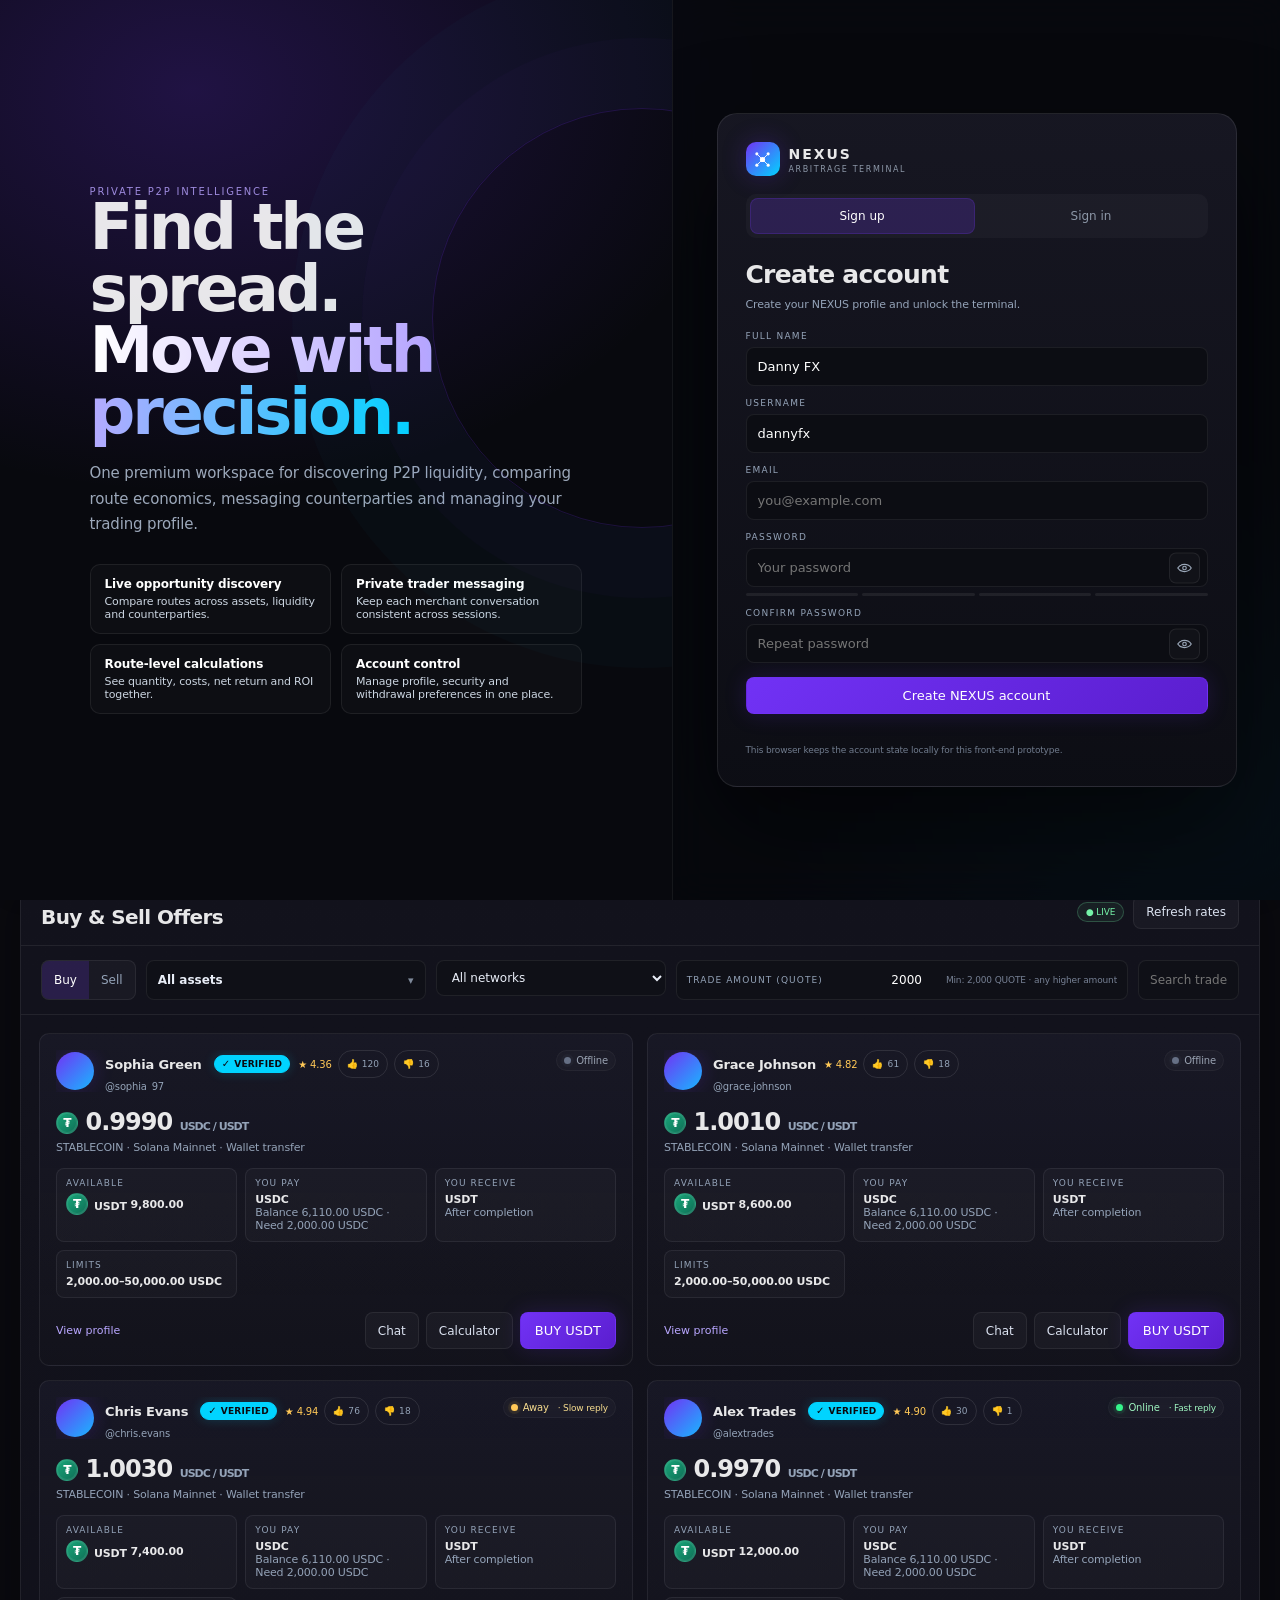
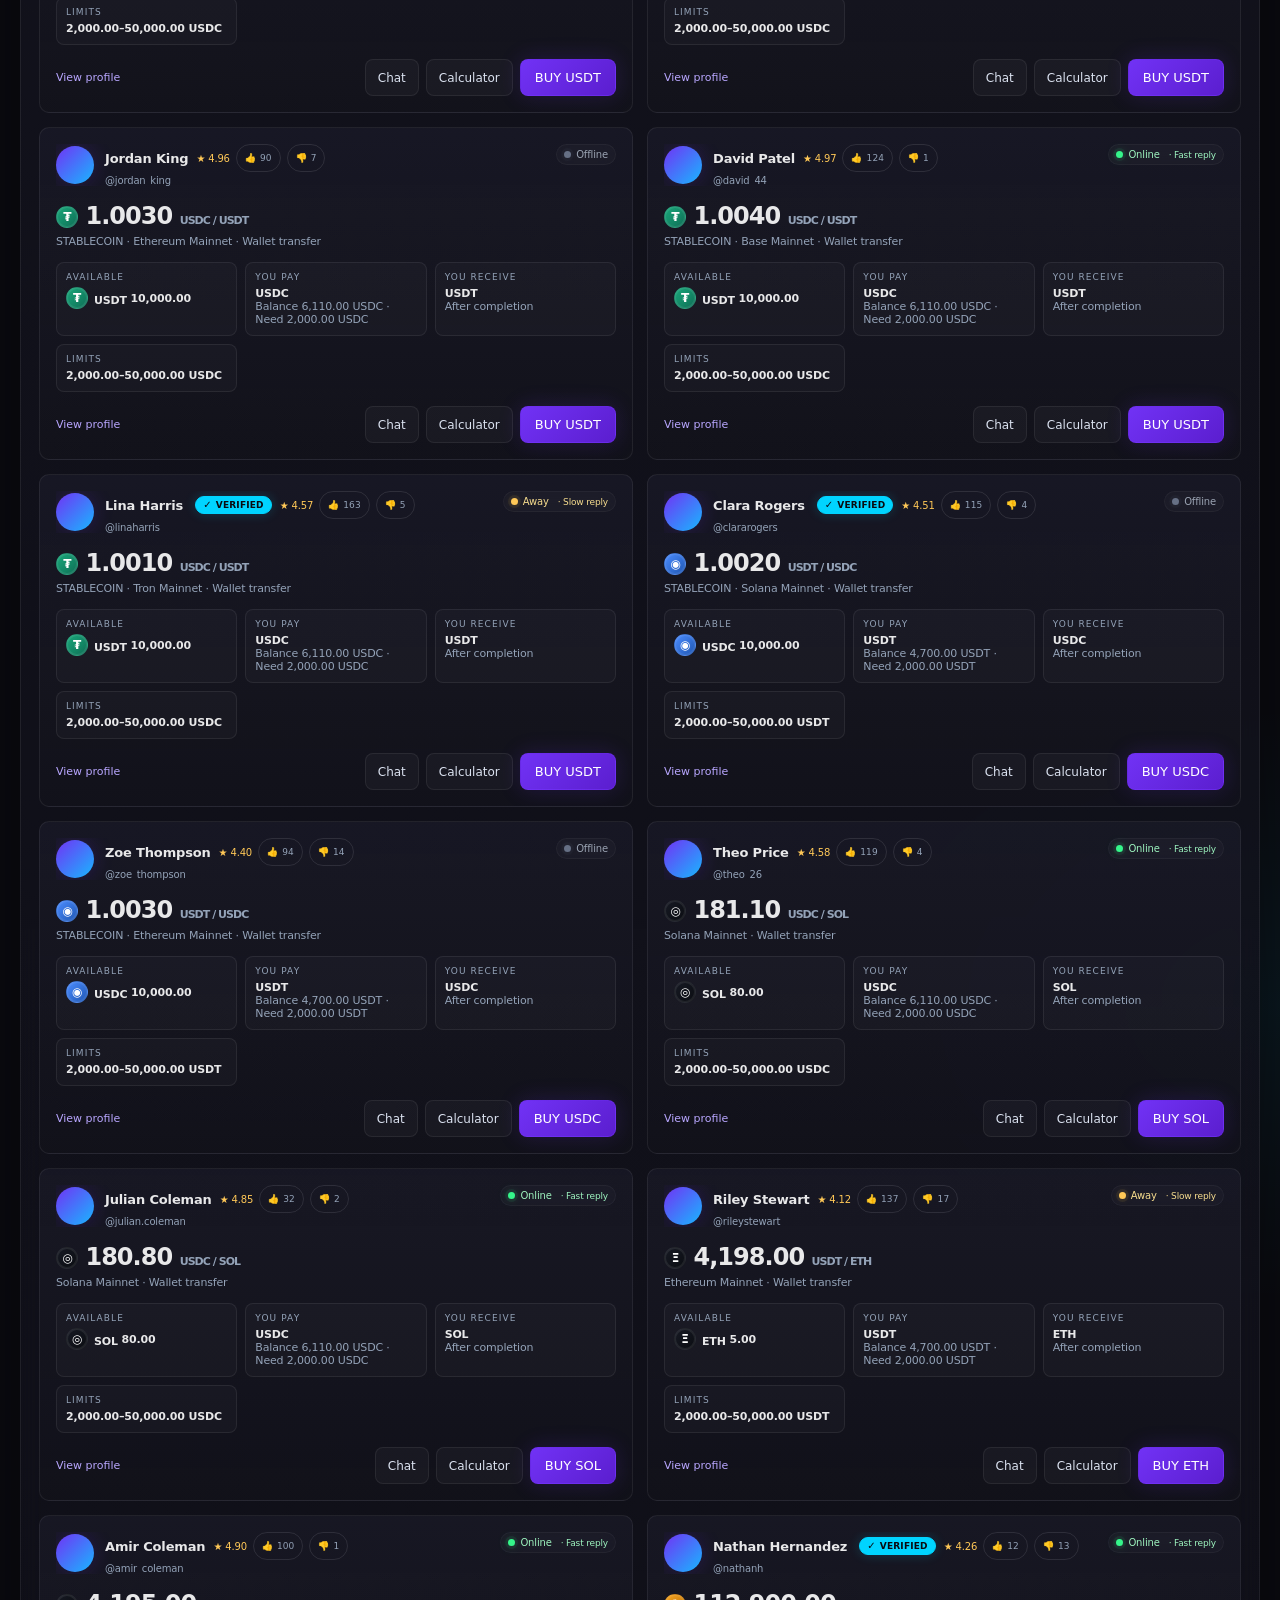
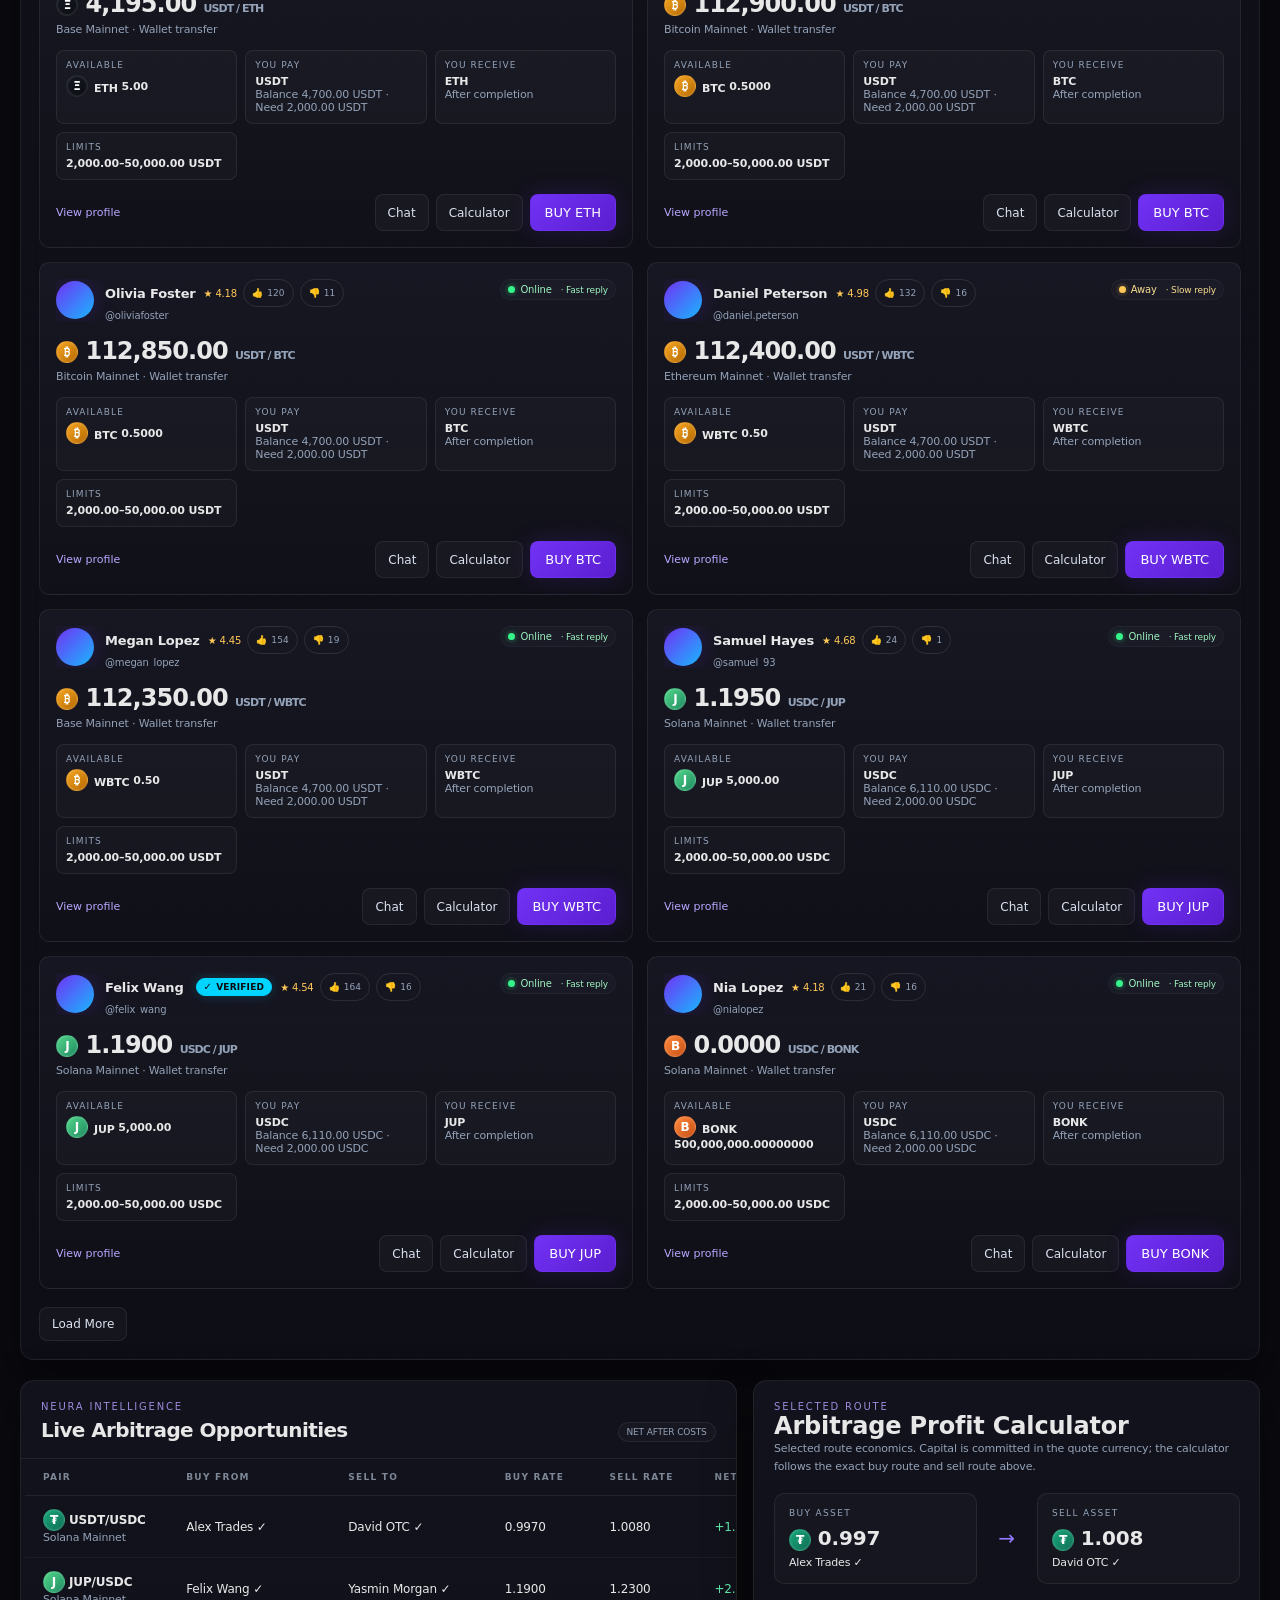
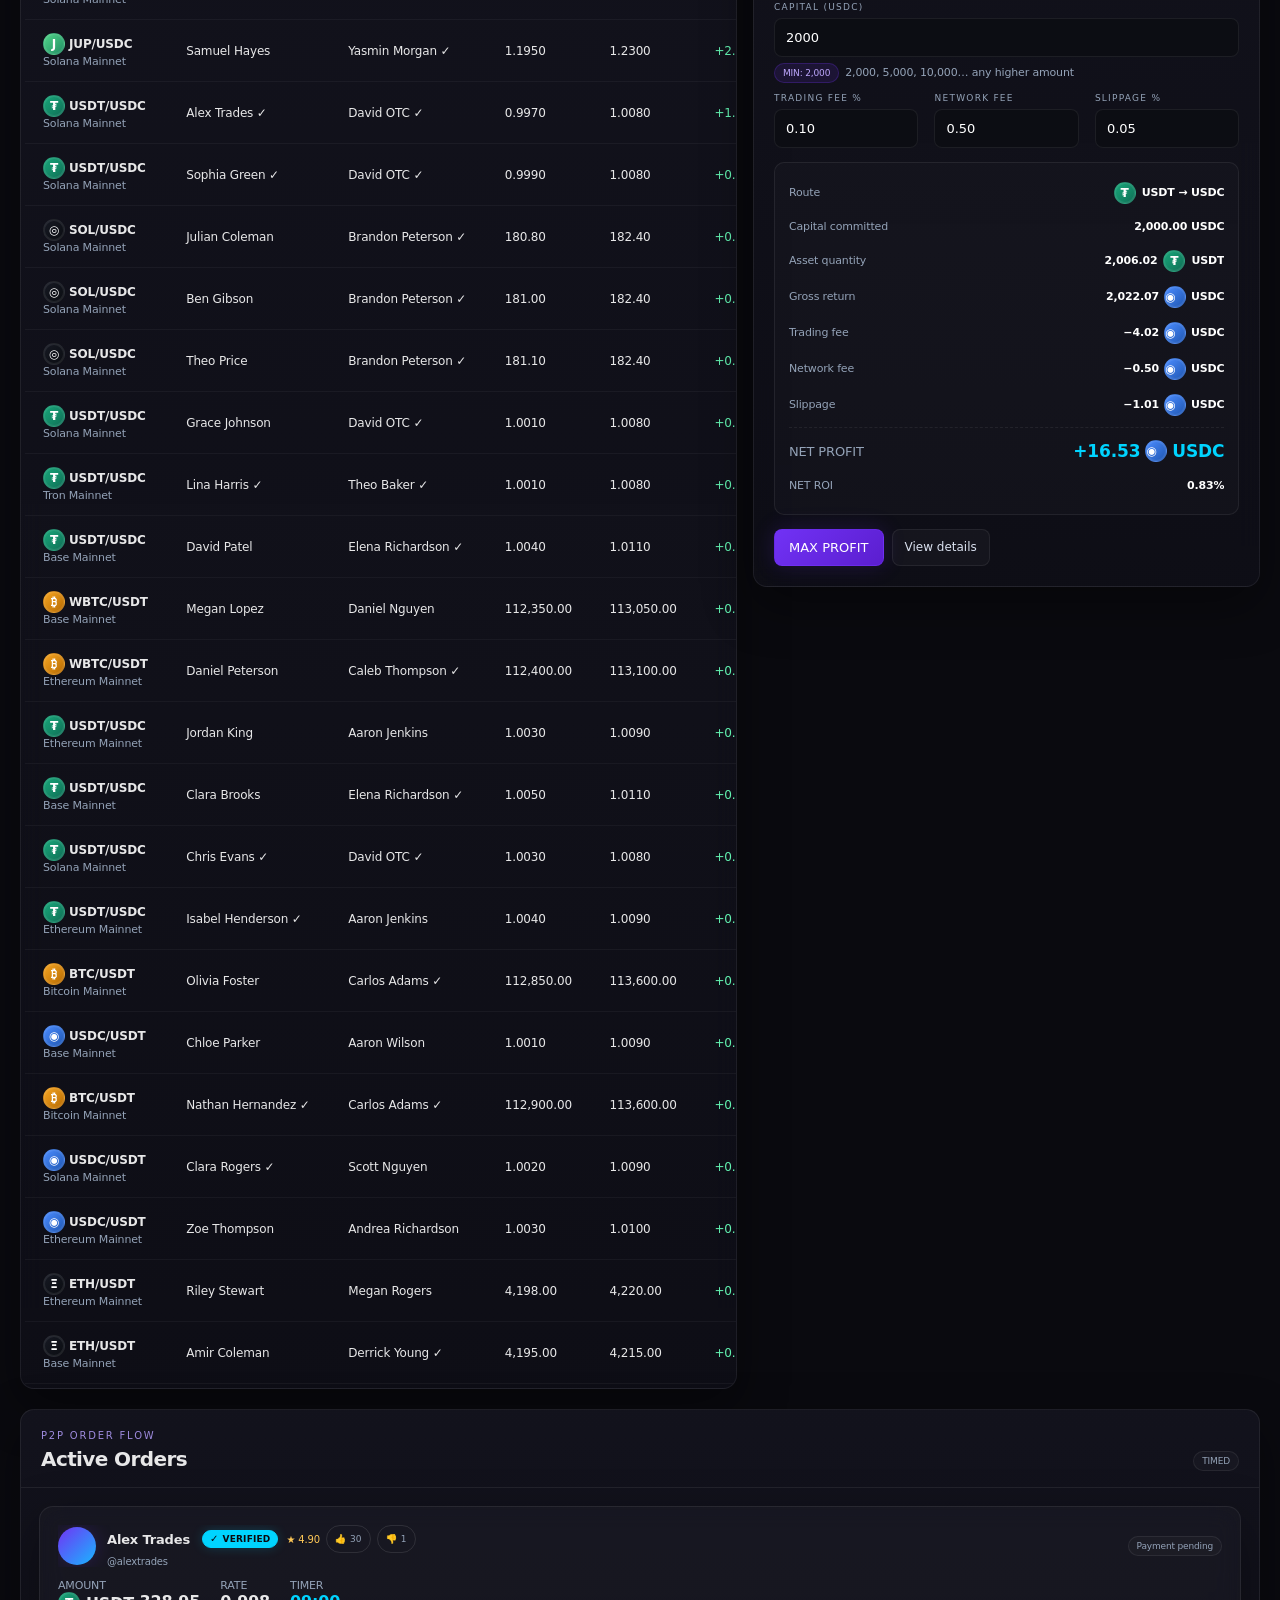
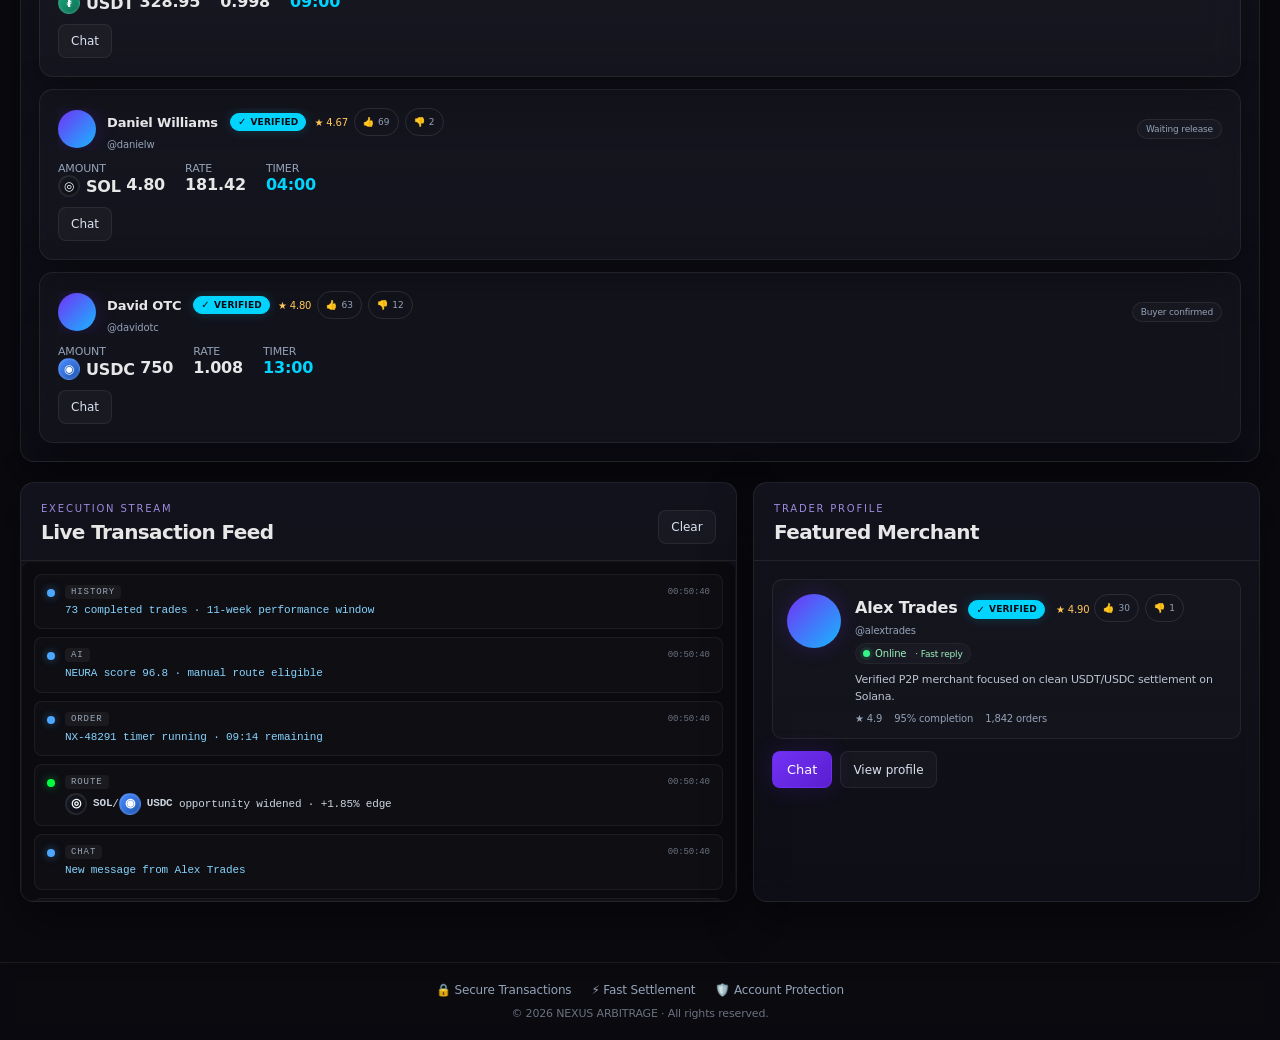
==== index.html @ edf019af "Create index.html" ====
<!doctype html>
<html lang="en">
<head>
    <meta charset="utf-8">
    <meta name="viewport" content="width=device-width, initial-scale=1, viewport-fit=cover">
    <meta name="theme-color" content="#0a0a0f">
    <meta name="description" content="NEXUS ARBITRAGE v3.1.0 — Premium P2P Arbitrage Terminal">
    <title>NEXUS ARBITRAGE v3.1.0 · NEURA P2P</title>
    <style>
        /* ── reset & base ── */
        * { box-sizing: border-box; margin: 0; padding: 0; }
        :root {
            --bg: #0a0a0f;
            --panel: #151520;
            --panel2: #1f1f2e;
            --purple: #7132f5;
            --purple2: #5b1ecf;
            --cyan: #00d4ff;
            --green: #00ff41;
            --red: #ff4d6d;
            --yellow: #ffc857;
            --text: rgba(255,255,255,.9);
            --muted: #94a3b8;
            --border: rgba(255,255,255,.07);
            --glass: rgba(255,255,255,.04);
            --shadow: 0 18px 50px rgba(0,0,0,.38);
            --radius: 14px;
            --radius-sm: 10px;
            --font: Inter, ui-sans-serif, system-ui, -apple-system, BlinkMacSystemFont, "Segoe UI", sans-serif;
            --mono: "JetBrains Mono", ui-monospace, SFMono-Regular, Menlo, monospace;
        }
        html { scroll-behavior: auto; }
        body {
            margin: 0; overflow-x: hidden;
            background:
                radial-gradient(800px 500px at 15% 0%, rgba(113,50,245,.14), transparent 60%),
                radial-gradient(700px 500px at 100% 35%, rgba(0,212,255,.06), transparent 60%),
                var(--bg);
            color: var(--text);
            font-family: var(--font);
            letter-spacing: -.01em;
            min-height: 100vh;
            display: flex;
            flex-direction: column;
        }
        main { flex: 1; }
        button, input, select { font: inherit; }
        button { cursor: pointer; border: none; background: none; color: inherit; }
        a { color: inherit; text-decoration: none; }

        * { scrollbar-width: thin; scrollbar-color: rgba(113,50,245,.45) rgba(255,255,255,.035); }
        *::-webkit-scrollbar { width: 8px; height: 8px; }
        *::-webkit-scrollbar-track { background: rgba(255,255,255,.025); }
        *::-webkit-scrollbar-thumb { background: linear-gradient(180deg, rgba(113,50,245,.55), rgba(0,212,255,.28)); border-radius: 999px; border: 2px solid transparent; background-clip: padding-box; }
        *::-webkit-scrollbar-thumb:hover { background: linear-gradient(180deg, rgba(113,50,245,.75), rgba(0,212,255,.45)); }

        .hidden { display: none !important; }
        .micro { font-size: 11px; color: var(--muted); }
        .kicker { font-size: 10px; letter-spacing: .18em; color: #9d8add; }
        .positive { color: #55f2a1; }
        .cyan { color: var(--cyan); }
        .tag { display: inline-flex; padding: 4px 8px; border-radius: 999px; font-size: 9px; border: 1px solid var(--border); color: var(--muted); background: rgba(255,255,255,.025); }
        .tag.live { color: #75f2a8; border-color: rgba(117,242,168,.24); background: rgba(117,242,168,.06); }
        .avatar { width: 38px; height: 38px; border-radius: 50%; display: grid; place-items: center; font-weight: 800; font-size: 12px; color: #fff; background: linear-gradient(135deg, #7132f5, #18b7ff); box-shadow: 0 0 20px rgba(113,50,245,.22); flex-shrink: 0; user-select: none; overflow: hidden; }
        .avatar img { width: 100%; height: 100%; object-fit: cover; border-radius: 50%; }
        .avatar.sm { width: 28px; height: 28px; font-size: 10px; }
        .avatar.lg { width: 54px; height: 54px; font-size: 18px; }

        .asset-mark {
            width: 26px; height: 26px; border-radius: 50%;
            display: inline-grid; place-items: center; flex: 0 0 auto;
            background: rgba(255,255,255,.055); border: 1px solid rgba(255,255,255,.09);
            font-size: 14px; font-weight: 800; overflow: hidden; vertical-align: middle;
        }
        .asset-mark.sm { width: 22px; height: 22px; font-size: 12px; }
        .asset-mark.lg { width: 34px; height: 34px; font-size: 17px; }
        .asset-mark img { width: 100%; height: 100%; object-fit: cover; display: block; }
        .asset-mark[data-asset] { color:#fff; box-shadow:inset 0 0 0 1px rgba(255,255,255,.08); }
        .asset-mark[data-asset=USDT] { background:linear-gradient(135deg,#19a77a,#0f6f56); }
        .asset-mark[data-asset=USDC] { background:linear-gradient(135deg,#4b8cff,#1f57b3); }
        .asset-mark[data-asset=SOL] { background:linear-gradient(135deg,#161923,#0b0d12); }
        .asset-mark[data-asset=BTC], .asset-mark[data-asset=WBTC] { background:linear-gradient(135deg,#f6a623,#b66a00); }
        .asset-mark[data-asset=ETH] { background:linear-gradient(135deg,#161923,#0b0d12); }
        .asset-mark[data-asset=JUP] { background:linear-gradient(135deg,#52d68a,#1f8c62); }
        .asset-mark[data-asset=BONK] { background:linear-gradient(135deg,#ff8a3d,#c84f15); }
        .asset-inline { display: inline-flex; align-items: center; gap: 6px; min-width: 0; }
        .asset-inline strong { display: inline-block; }
        .asset-source { font-size: 9px; color: #667085; margin-top: 8px; }

        .asset-filter{position:relative;min-width:220px;flex:0 1 280px}.asset-filter-trigger{width:100%;display:flex;align-items:center;justify-content:space-between;gap:10px;background:#0f1017;border:1px solid var(--border);color:#e8edf7;padding:9px 11px;border-radius:8px;font-size:12px;text-align:left}.asset-filter-trigger:hover{border-color:rgba(113,50,245,.38);background:#13141d}.asset-filter-menu{position:absolute;left:0;right:0;top:calc(100% + 7px);z-index:70;background:#151520;border:1px solid rgba(255,255,255,.08);border-radius:12px;box-shadow:0 24px 70px rgba(0,0,0,.55);padding:7px;max-height:min(430px,62vh);overflow:auto;overscroll-behavior:contain}.asset-filter-menu.hidden{display:none}.asset-filter-option{width:100%;display:flex;align-items:center;gap:9px;padding:9px 10px;border-radius:9px;color:#dbe2f0;text-align:left}.asset-filter-option:hover,.asset-filter-option.active{background:rgba(113,50,245,.12);color:#fff}.asset-filter-option .asset-inline{flex:1}.asset-filter-chevron{color:#7f8a9b;font-size:11px}.asset-filter-all{font-weight:800}.asset-filter-native{position:absolute!important;width:1px!important;height:1px!important;opacity:0!important;pointer-events:none!important}

        .brand-mark-svg { filter: drop-shadow(0 0 6px rgba(113,50,245,0.6)); flex-shrink: 0; }

        .topbar { position: sticky; top: 0; z-index: 50; height: 76px; padding: 0 28px; display: flex; align-items: center; gap: 22px; background: rgba(10,10,15,.86); backdrop-filter: blur(16px); -webkit-backdrop-filter: blur(16px); border-bottom: 1px solid var(--border); }
        .brand { display: flex; align-items: center; gap: 11px; min-width: 260px; }
        .brand-copy { display: flex; flex-direction: column; line-height: .9; }
        .brand-copy strong { font-size: 15px; letter-spacing: .13em; }
        .brand-copy small { font-size: 9px; letter-spacing: .28em; color: var(--muted); margin-top: 4px; }
        .version { padding: 5px 8px; border: 1px solid rgba(113,50,245,.35); background: rgba(113,50,245,.08); border-radius: 999px; color: #bfa8ff; font-size: 11px; white-space: nowrap; }
        .nav { display: flex; align-items: center; gap: 6px; flex: 1; justify-content: center; }
        .nav a { padding: 10px 13px; color: var(--muted); font-size: 13px; border-radius: 8px; transition: background .15s, color .15s; }
        .nav a:hover, .nav a.active { color: #fff; background: rgba(255,255,255,.05); }
        .wallet-btn { display: flex; align-items: center; gap: 9px; border: 1px solid rgba(113,50,245,.45); background: linear-gradient(180deg, rgba(113,50,245,.18), rgba(91,30,207,.16)); color: #fff; padding: 11px 14px; border-radius: var(--radius-sm); box-shadow: 0 0 22px rgba(113,50,245,.12); transition: filter .2s; white-space: nowrap; }
        .wallet-btn:hover { filter: brightness(1.08); }
        .status-dot { width: 7px; height: 7px; border-radius: 50%; background: #667085; box-shadow: 0 0 0 3px rgba(102,112,133,.08); transition: .25s ease; flex-shrink: 0; }
        .status-dot.online { background: #35f58a; box-shadow: 0 0 0 3px rgba(53,245,138,.08), 0 0 12px rgba(53,245,138,.28); }
        .status-dot.away { background: var(--yellow); box-shadow: 0 0 0 3px rgba(246,196,69,.08), 0 0 10px rgba(246,196,69,.18); }
        .status-dot.offline { background: #667085; box-shadow: 0 0 0 3px rgba(102,112,133,.06); }
        .presence-badge { padding: 4px 7px; border: 1px solid rgba(255,255,255,.045); border-radius: 999px; background: rgba(255,255,255,.018); backdrop-filter: blur(7px); -webkit-backdrop-filter: blur(7px); white-space: nowrap; font-size: 10px; display: inline-flex; align-items: center; gap: 5px; color: var(--muted); }
        .presence-badge.online { color: #9df3bf; }
        .presence-badge.away { color: #f6dc8e; }
        .presence-badge.offline { color: #9aa3b2; }
        .reply-time { font-size: 9px; margin-left: 4px; }

        .verified {
            display: inline-flex;
            align-items: center;
            gap: 4px;
            padding: 2px 7px;
            border-radius: 999px;
            font-size: 9px;
            font-weight: 600;
            color: #0a0a0f;
            background: #00d4ff;
            border: 1px solid #00d4ff;
            letter-spacing: .02em;
            margin-left: 6px;
            line-height: 1.4;
            box-shadow: 0 0 12px rgba(0,212,255,.2);
        }
        .verified::before {
            content: "✓";
            font-weight: 700;
            font-size: 10px;
            line-height: 1;
            display: inline-block;
        }

        .thumb-group {
            display: inline-flex;
            align-items: center;
            gap: 6px;
            margin-left: 8px;
        }
        .thumb-btn {
            background: transparent;
            border: 1px solid rgba(255,255,255,.1);
            color: var(--muted);
            border-radius: 999px;
            padding: 2px 8px;
            font-size: 10px;
            display: inline-flex;
            align-items: center;
            gap: 4px;
            transition: all .15s;
        }
        .thumb-btn:hover { background: rgba(255,255,255,.05); color: #fff; }
        .thumb-btn.active-up { color: #4ade80; border-color: rgba(74,222,128,.3); }
        .thumb-btn.active-down { color: #ff6b6b; border-color: rgba(255,107,107,.3); }
        .trader-headline { display:flex; align-items:center; gap:6px; flex-wrap:wrap; min-width:0; }
        .trader-headline .rating { margin-left:2px; }
        .trader-headline .thumb-group { margin-left:auto; }
        .thumb-group { display:inline-flex; align-items:center; gap:6px; margin-left:8px; flex:0 0 auto; vertical-align:middle; }
        .thumb-btn { min-height:26px; display:inline-flex; align-items:center; justify-content:center; gap:4px; line-height:1; white-space:nowrap; }
        .calc-row { align-items:center; }
        .calc-row > span { flex:1 1 auto; min-width:0; line-height:1.35; }
        .calc-row > strong { display:inline-flex; align-items:center; justify-content:flex-end; gap:5px; flex:0 0 auto; min-width:0; max-width:72%; text-align:right; line-height:1.35; white-space:nowrap; }
        .calc-row > strong .asset-inline { display:inline-flex; align-items:center; gap:5px; flex:0 0 auto; }
        .calc-row > strong .asset-inline > span { display:inline-flex; align-items:center; }
        .calc-row > strong .asset-mark { flex:0 0 auto; }
        .thumb-btn.selected { color:#fff; border-color:rgba(0,212,255,.36); background:rgba(0,212,255,.08); box-shadow:0 0 0 1px rgba(0,212,255,.08) inset; }

        .shell { max-width: 1500px; margin: 0 auto; padding: 28px; }
        .grid12 { display: grid; grid-template-columns: repeat(12, minmax(0,1fr)); gap: 20px; }
        .span12 { grid-column: span 12; }
        .span8 { grid-column: span 8; }
        .span7 { grid-column: span 7; }
        .span6 { grid-column: span 6; }
        .span5 { grid-column: span 5; }
        .span4 { grid-column: span 4; }
        .span3 { grid-column: span 3; }
        .span2 { grid-column: span 2; }

        .card { min-width:0; max-width:100%; }
        .card, .offer, .side-box, .calc { overflow-wrap:anywhere; }
        .card { background: linear-gradient(180deg, rgba(21,21,32,.82), rgba(15,15,24,.78)); border: 1px solid var(--border); border-radius: var(--radius); box-shadow: var(--shadow); backdrop-filter: blur(12px); -webkit-backdrop-filter: blur(12px); overflow: hidden; }
        .pad { padding: 18px; }
        .section-head { display: flex; justify-content: space-between; align-items: flex-end; gap: 20px; padding: 20px 20px 16px; border-bottom: 1px solid var(--border); }
        .section-head h2 { font-size: 20px; margin: 6px 0 0; letter-spacing: -.03em; }
        .panel-tools { display: flex; align-items: center; gap: 9px; flex-wrap: wrap; }

        .hero { padding: 20px 0 18px; }
        .hero-copy { padding: 32px 0 10px; }
        .eyebrow { display: flex; align-items: center; gap: 7px; font-size: 10px; letter-spacing: .18em; color: #9d8add; }
        .live-pulse { width: 7px; height: 7px; border-radius: 50%; background: #35f58a; box-shadow: 0 0 16px #35f58a; animation: pulse-dot 1.8s ease-in-out infinite; }
        @keyframes pulse-dot { 0%,100% { opacity: 1; transform: scale(1); } 50% { opacity: .5; transform: scale(.8); } }
        .hero h1 { font-size: clamp(38px,5.2vw,72px); line-height: .95; letter-spacing: -.045em; margin: 16px 0 14px; max-width: 880px; }
        .hero h1 em { font-style: normal; background: linear-gradient(90deg, #fff, #bda8ff, #00d4ff); -webkit-background-clip: text; background-clip: text; color: transparent; }
        .hero p { max-width: 780px; color: var(--muted); line-height: 1.65; font-size: 15px; }

        .core-card { padding: 18px; align-self: end; }
        .core-title { font-weight: 700; letter-spacing: .05em; }
        .core-status { color: #55f2a1; font-size: 11px; }
        .progress { height: 5px; background: rgba(255,255,255,.05); border-radius: 999px; overflow: hidden; margin: 14px 0; }
        .progress span { display: block; height: 100%; width: 78%; background: linear-gradient(90deg, var(--purple), var(--cyan)); box-shadow: 0 0 20px rgba(0,212,255,.35); border-radius: 999px; transition: width .6s ease; }

        .stats .card { padding: 16px; }
        .stat-label { font-size: 10px; letter-spacing: .16em; color: var(--muted); text-transform: uppercase; }
        .stat-value { font-size: 28px; font-weight: 800; letter-spacing: -.04em; margin-top: 10px; }
        .sub { font-size: 11px; color: var(--muted); margin-top: 6px; }

        .filterbar { padding: 14px 20px; border-bottom: 1px solid var(--border); display: flex; gap: 10px; flex-wrap: wrap; align-items: center; }
        .seg { display: flex; background: rgba(255,255,255,.03); border: 1px solid var(--border); border-radius: 8px; overflow: hidden; }
        .seg button { border: 0; background: transparent; color: var(--muted); padding: 9px 12px; font-size: 12px; transition: background .15s, color .15s; }
        .seg button.active { background: rgba(113,50,245,.18); color: #fff; }
        .select, .search { background: #0f1017; border: 1px solid var(--border); color: #e8edf7; padding: 9px 11px; border-radius: 8px; font-size: 12px; outline: none; min-width: 0; }
        .select:focus, .search:focus { border-color: rgba(113,50,245,.65); }
        .search { min-width: 180px; flex: 1; }
        .amount-filter { display: grid; grid-template-columns: minmax(0,auto) 105px minmax(0,1fr); align-items: center; gap: 9px; min-width: 320px; height: 40px; padding: 0 10px; border: 1px solid var(--border); background: #0f1017; border-radius: 8px; transition: border-color .2s, box-shadow .2s; }
        .amount-filter label { min-width: 0; flex: 0 0 auto; font-size: 9px; line-height: 1; letter-spacing: .12em; color: var(--muted); text-transform: uppercase; white-space: nowrap; }
        .amount-input { width: 105px; min-width: 0; height: 100%; background: transparent; border: 0; outline: none; color: #fff; font-size: 12px; line-height: 1; text-align: right; }
        .amount-input::placeholder { color: #687386; }
        .amount-help { min-width: 0; font-size: 9px; line-height: 1; color: #778195; white-space: nowrap; overflow: hidden; text-overflow: ellipsis; }
        .amount-filter.invalid { border-color: rgba(255,91,91,.55); box-shadow: 0 0 0 2px rgba(255,91,91,.05); }
        .amount-filter.invalid .amount-help { color: #ff8d8d; }
        .error-msg { color: var(--red); font-size: 10px; margin-top: 4px; }

        .offer-list { display: grid; grid-template-columns: repeat(2, minmax(0,1fr)); gap: 14px; padding: 18px; }
        .offer { padding: 16px; border: 1px solid var(--border); border-radius: var(--radius-sm); background: linear-gradient(180deg, rgba(31,31,46,.52), rgba(20,20,29,.42)); transition: border-color .18s ease, transform .18s ease; }
        .offer:hover { border-color: rgba(113,50,245,.35); transform: translateY(-1px); }
        .trader { display: flex; gap: 11px; align-items: center; }
        .trader strong { font-size: 13px; }
        .handle { font-size: 10px; color: var(--muted); margin-top: 3px; }
        .rating { font-size: 10px; color: var(--yellow); margin-left: 6px; }
        .offer-rate { font-size: 24px; font-weight: 800; letter-spacing: -.04em; margin: 16px 0 3px; }
        .rate-unit { font-size: 11px; color: var(--muted); }
        .offer-metrics { display: grid; grid-template-columns: 1fr 1fr 1fr; gap: 8px; margin: 14px 0; }
        .metric { padding: 9px; border-radius: 8px; background: rgba(255,255,255,.025); border: 1px solid var(--border); }
        .metric small { display: block; font-size: 9px; color: var(--muted); letter-spacing: .12em; text-transform: uppercase; }
        .metric strong { display: block; font-size: 11px; margin-top: 5px; }
        .offer-actions { display: flex; justify-content: space-between; gap: 8px; align-items: center; flex-wrap: wrap; }
        .primary { border: 1px solid rgba(113,50,245,.45); background: linear-gradient(135deg, var(--purple), var(--purple2)); color: #fff; padding: 10px 14px; border-radius: 8px; box-shadow: 0 0 22px rgba(113,50,245,.18); transition: filter .2s; font-size: 13px; }
        .primary:hover { filter: brightness(1.08); }
        .ghost { border: 1px solid var(--border); background: rgba(255,255,255,.03); color: #dbe2f0; padding: 9px 12px; border-radius: 8px; transition: background .15s; font-size: 12px; }
        .ghost:hover { background: rgba(255,255,255,.07); }
        .link-btn { border: 0; background: transparent; color: #b9a7ff; padding: 7px 0; font-size: 11px; transition: color .15s; }
        .link-btn:hover { color: #d4c6ff; }

        .arb-panel { padding: 20px; position: sticky; top: 90px; align-self: start; }
        .arb-flow { display: grid; grid-template-columns: 1fr 42px 1fr; align-items: center; gap: 9px; margin: 18px 0; }
        .side-box { padding: 14px; border: 1px solid var(--border); background: rgba(255,255,255,.025); border-radius: var(--radius-sm); }
        .side-label { font-size: 9px; letter-spacing: .15em; color: var(--muted); text-transform: uppercase; }
        .side-rate { font-size: 20px; font-weight: 800; margin-top: 8px; }
        .side-name { font-size: 11px; margin-top: 5px; }
        .arrow { color: #9279ff; text-align: center; font-size: 20px; }
        .calc { border-top: 1px solid var(--border); padding-top: 14px; margin-top: 14px; background: rgba(255,255,255,.02); border: 1px solid var(--border); border-radius: var(--radius-sm); padding: 14px; }
        .calc-row { display: flex; justify-content: space-between; padding: 7px 0; font-size: 11px; color: var(--muted); }
        .calc-row strong { color: #fff; }
        .calc-row.net { margin-top: 4px; padding-top: 12px; border-top: 1px dashed var(--border); font-size: 13px; }
        .calc-row.net strong { color: var(--cyan); font-size: 17px; }
        .arb-actions { display: flex; gap: 8px; margin-top: 14px; flex-wrap: wrap; }

        .table-wrap { overflow: auto; padding: 0 4px 4px 4px; }
        .market-table { width: 100%; border-collapse: collapse; min-width: 1020px; }
        .market-table th { font-size: 9px; letter-spacing: .14em; color: #7d8796; text-align: left; padding: 13px 18px; border-bottom: 1px solid var(--border); text-transform: uppercase; }
        .market-table td { padding: 13px 18px; border-bottom: 1px solid rgba(255,255,255,.045); font-size: 12px; }
        .market-table tr:hover td { background: rgba(255,255,255,.02); }
        .profit { color: #62f1b0; }
        .danger { color: var(--red); }
        .bar { height: 5px; width: 86px; background: rgba(255,255,255,.05); border-radius: 99px; overflow: hidden; }
        .bar span { height: 100%; display: block; background: linear-gradient(90deg, var(--purple), var(--cyan)); border-radius: 99px; transition: width .4s ease; }

        .profile-box { display: flex; gap: 14px; align-items: flex-start; background: rgba(255,255,255,.02); border: 1px solid var(--border); border-radius: var(--radius-sm); padding: 14px; }
        .bio { font-size: 11px; color: #bbc4d0; line-height: 1.5; margin-top: 8px; }
        .stats-line { display: flex; gap: 12px; flex-wrap: wrap; font-size: 10px; color: var(--muted); margin-top: 8px; }
        .profile-actions { display: flex; gap: 8px; margin-top: 12px; flex-wrap: wrap; }
        .chip { font-size: 9px; padding: 4px 7px; border: 1px solid var(--border); border-radius: 999px; color: #b6bfcc; }

        .feed { height: 340px; background: #0a0a0f; border: 1px solid #151515; border-radius: var(--radius-sm); padding: 12px; overflow: auto; font-family: var(--mono); font-size: 10px; display: flex; flex-direction: column; gap: 8px; }
        .feed-entry { background: rgba(255,255,255,.02); border: 1px solid rgba(255,255,255,.06); border-radius: 8px; padding: 10px 12px; display: flex; align-items: flex-start; gap: 10px; transition: background .15s; }
        .feed-entry:hover { background: rgba(255,255,255,.04); }
        .feed-dot { width: 8px; height: 8px; border-radius: 50%; margin-top: 4px; flex-shrink: 0; }
        .feed-dot.info { background: #4da6ff; box-shadow: 0 0 8px rgba(77,166,255,.5); }
        .feed-dot.success { background: #00ff41; box-shadow: 0 0 8px rgba(0,255,65,.5); }
        .feed-dot.warn { background: #ffc857; box-shadow: 0 0 8px rgba(255,200,87,.5); }
        .feed-content { flex: 1; min-width: 0; }
        .feed-meta { display: flex; justify-content: space-between; align-items: center; gap: 8px; margin-bottom: 4px; }
        .feed-time { color: #6b7280; font-size: 9px; }
        .feed-tag { font-size: 9px; letter-spacing: .1em; color: #9aa7b8; background: rgba(255,255,255,.05); padding: 2px 6px; border-radius: 4px; }
        .feed-message { color: #cbd5e1; font-size: 11px; line-height: 1.4; word-break: break-word; }
        .feed-message.warn { color: #ffd166; }
        .feed-message.info { color: #86d4ff; }
        @keyframes fade-in { from { opacity: 0; transform: translateY(5px); } to { opacity: 1; transform: none; } }

        .chat-list { display: flex; flex-direction: column; gap: 10px; padding: 10px 14px 16px; }
        .chat-row { display: flex; gap: 10px; align-items: center; padding: 10px; border: 1px solid transparent; border-radius: 9px; width: 100%; background: transparent; color: inherit; text-align: left; transition: background .15s, border-color .15s; }
        .chat-row:hover { background: rgba(255,255,255,.03); border-color: var(--border); }
        .chat-preview { min-width: 0; flex: 1; }
        .chat-preview strong { font-size: 11px; }
        .chat-preview div { font-size: 10px; color: var(--muted); white-space: nowrap; overflow: hidden; text-overflow: ellipsis; }
        .dot-count { font-size: 9px; padding: 4px 6px; border-radius: 999px; background: rgba(0,212,255,.12); color: #7deaff; }

        .order-list { padding: 18px; display: grid; gap: 12px; }
        .order-item { background: rgba(255,255,255,.02); }

        .footer {
            border-top: 1px solid var(--border);
            padding: 20px 28px;
            text-align: center;
            background: rgba(10,10,15,.6);
            backdrop-filter: blur(10px);
            -webkit-backdrop-filter: blur(10px);
            margin-top: 40px;
        }
        .footer-badges {
            display: flex;
            justify-content: center;
            gap: 20px;
            flex-wrap: wrap;
            font-size: 12px;
            color: var(--muted);
            margin-bottom: 10px;
        }
        .footer-badges span {
            display: flex;
            align-items: center;
            gap: 6px;
        }
        .footer-bottom {
            font-size: 11px;
            color: #6b7280;
        }

        .modal-backdrop { position: fixed; inset: 0; background: rgba(0,0,0,.68); backdrop-filter: blur(8px); -webkit-backdrop-filter: blur(8px); display: grid; place-items: center; z-index: 100; padding: 18px; }
        .modal { width: min(680px, calc(100vw - 28px)); max-height: calc(100dvh - 28px); height: auto; display:flex; flex-direction:column; overflow:hidden; background: #12121b; border: 1px solid var(--border); border-radius: 16px; box-shadow: 0 30px 90px rgba(0,0,0,.65); animation: modal-in .25s ease; }
        @keyframes modal-in { from { opacity: 0; transform: scale(.96) translateY(12px); } to { opacity: 1; transform: scale(1) translateY(0); } }
        .modal-head { display: flex; justify-content: space-between; align-items: center; padding: 14px 18px; flex:0 0 auto; border-bottom: 1px solid var(--border); gap: 12px; }
        .modal-head h2 { font-size: 18px; letter-spacing: -.03em; margin: 0; }
        .modal-body { padding: 18px; overflow:auto; min-height:0; -webkit-overflow-scrolling:touch; overscroll-behavior:contain; }
        .close { width: 30px; height: 30px; border-radius: 8px; border: 1px solid var(--border); background: rgba(255,255,255,.03); color: #cdd5e0; font-size: 18px; display: grid; place-items: center; flex-shrink: 0; transition: background .15s; }
        .close:hover { background: rgba(255,255,255,.08); }

        .warning-banner { background: rgba(255,200,87,.08); border: 1px solid rgba(255,200,87,.3); color: #ffd166; padding: 10px 14px; border-radius: 8px; font-size: 11px; margin-bottom: 14px; line-height: 1.5; }

        .field { margin-top: 14px; }
        .field:first-child { margin-top: 0; }
        .field label { display: block; font-size: 9px; letter-spacing: .14em; color: var(--muted); margin-bottom: 6px; text-transform: uppercase; }
        .field input, .field select { width: 100%; background: #0c0d13; border: 1px solid var(--border); color: #fff; padding: 11px; border-radius: 8px; outline: none; font-size: 13px; }
        .field input:focus, .field select:focus { border-color: rgba(113,50,245,.65); }
        .big-number { font-size: 28px; font-weight: 800; letter-spacing: -.04em; }
        #portfolioValue { font-size: clamp(32px, 4vw, 48px); font-weight: 900; letter-spacing: -.045em; line-height: 1; }
        .address { padding: 12px; border: 1px dashed rgba(0,212,255,.22); background: rgba(0,212,255,.03); border-radius: 9px; font-family: var(--mono); font-size: 11px; word-break: break-all; }
        .copy-btn { border: 1px solid var(--border); background: rgba(255,255,255,.04); color: #d9e0eb; padding: 8px 10px; border-radius: 7px; font-size: 10px; transition: background .15s; white-space: nowrap; }
        .copy-btn:hover { background: rgba(255,255,255,.08); }
        .timer { font-family: var(--mono); font-size: 30px; color: #fff; text-align: center; padding: 14px; background: #0a0a0f; border-radius: var(--radius-sm); border: 1px solid var(--border); }
        .status-track { display: grid; grid-template-columns: repeat(4,1fr); gap: 8px; margin: 14px 0; }
        .track-step { padding: 9px; border: 1px solid var(--border); border-radius: 8px; text-align: center; font-size: 9px; color: #7e8795; transition: border-color .2s, color .2s, background .2s; }
        .track-step.active { border-color: rgba(0,212,255,.28); color: #8eeeff; background: rgba(0,212,255,.04); }
        .wallet-assignment { display: grid; grid-template-columns: 1fr auto; gap: 10px; align-items: center; }

        .message-list { height: 320px; overflow: auto; display: flex; flex-direction: column; gap: 9px; padding: 4px; }
        .bubble { max-width: 78%; padding: 10px 11px; border-radius: 10px; font-size: 11px; line-height: 1.45; word-break: break-word; }
        .bubble.me { margin-left: auto; background: linear-gradient(135deg, rgba(113,50,245,.5), rgba(91,30,207,.35)); border: 1px solid rgba(113,50,245,.32); }
        .bubble.them { background: rgba(255,255,255,.045); border: 1px solid var(--border); }
        .chat-compose { display: flex; gap: 8px; margin-top: 10px; align-items: center; }
        .chat-compose input[type="text"] { flex: 1; min-width: 0; background: #0c0d13; border: 1px solid var(--border); color: #fff; padding: 11px; border-radius: 8px; outline: none; font-size: 12px; }
        .chat-compose input[type="text"]:focus { border-color: rgba(113,50,245,.65); }
        .chat-image-btn { width: 42px; height: 42px; flex: 0 0 42px; display: grid; place-items: center; border: 1px solid var(--border); background: rgba(255,255,255,.035); color: #cbd5e1; border-radius: 8px; transition: background .15s, border-color .15s, color .15s; }
        .chat-image-btn:hover { background: rgba(113,50,245,.12); border-color: rgba(113,50,245,.4); color: #fff; }
        .chat-image-btn svg { width: 19px; height: 19px; }
        .chat-attachment { margin-top: 8px; max-width: min(320px, 100%); border: 1px solid var(--border); border-radius: 10px; overflow: hidden; background: #0c0d13; }
        .chat-attachment img { display: block; width: 100%; max-height: 260px; object-fit: contain; }
        .chat-file-meta { padding: 7px 9px; font-size: 9px; color: var(--muted); border-top: 1px solid var(--border); }

        .typing-indicator {
            display: flex;
            align-items: center;
            gap: 6px;
            padding: 8px 12px;
            background: rgba(255,255,255,.045);
            border: 1px solid var(--border);
            border-radius: 10px;
            max-width: 80%;
            align-self: flex-start;
        }
        .typing-indicator .avatar { width: 24px; height: 24px; }
        .typing-indicator .dots {
            display: flex;
            gap: 4px;
        }
        .typing-indicator .dot {
            width: 6px;
            height: 6px;
            border-radius: 50%;
            background: var(--muted);
            animation: typing-bounce 1.2s infinite ease-in-out;
        }
        .typing-indicator .dot:nth-child(2) { animation-delay: .2s; }
        .typing-indicator .dot:nth-child(3) { animation-delay: .4s; }
        @keyframes typing-bounce {
            0%, 60%, 100% { transform: translateY(0); }
            30% { transform: translateY(-4px); }
        }

        .trust-strip { display: flex; align-items: center; gap: 10px; flex-wrap: wrap; padding: 10px 14px; border: 1px solid rgba(255,255,255,.06); background: rgba(255,255,255,.022); border-radius: var(--radius-sm); color: #9ba7b8; font-size: 10px; }
        .trust-strip .trust-item { display: flex; align-items: center; gap: 6px; }
        .trust-check { width: 7px; height: 7px; border-radius: 50%; background: #4ade80; box-shadow: 0 0 10px rgba(74,222,128,.2); }

        #pushNotification { position: fixed; top: 14px; left: 50%; transform: translate(-50%, -130%); z-index: 260; width: min(390px, calc(100vw - 28px)); padding: 11px 14px; border: 1px solid rgba(255,255,255,.10); background: rgba(17,18,25,.97); border-radius: 16px; box-shadow: 0 18px 50px rgba(0,0,0,.35); color:#fff; opacity:0; pointer-events:none; transition: transform .28s ease, opacity .28s ease; backdrop-filter: blur(18px); -webkit-backdrop-filter: blur(18px); }
        #pushNotification.visible { opacity:1; transform: translate(-50%,0); }
        #pushNotification .push-head { display:flex; align-items:center; gap:8px; font-size:10px; color:var(--muted); letter-spacing:.04em; text-transform:uppercase; }
        #pushNotification .push-icon { width:20px; height:20px; border-radius:6px; display:grid; place-items:center; background:rgba(255,255,255,.08); font-size:11px; }
        #pushNotification .push-icon-success { color:#63f3b1; background:rgba(99,243,177,.10); border:1px solid rgba(99,243,177,.20); }
        #pushNotification .push-icon-success svg { display:block; }
        #pushNotification .push-title { margin-top:5px; font-weight:800; font-size:13px; }
        #pushNotification .push-body { margin-top:3px; color:#c7cad4; font-size:11px; line-height:1.45; }
        #toast { position: fixed; right: 18px; bottom: 18px; z-index: 200; min-width: 260px; max-width: 420px; padding: 12px 14px; border: 1px solid var(--border); background: rgba(15,15,22,.96); border-radius: var(--radius-sm); box-shadow: var(--shadow); transform: translateY(20px); opacity: 0; pointer-events: none; transition: transform .25s ease, opacity .25s ease; color: #fff; font-size: 11px; backdrop-filter: blur(12px); -webkit-backdrop-filter: blur(12px); }
        #toast.visible { opacity: 1; transform: translateY(0); pointer-events: auto; }

        @media (max-width:1100px) {
            .nav { display: none; }
            .brand { min-width: auto; }
            .span8, .span7, .span5 { grid-column: span 12; }
            .span4, .span3 { grid-column: span 6; }
            .offer-list { grid-template-columns: 1fr; }
            .arb-panel { position: static; }
        }
        @media (max-width:700px) {
            .shell { padding: 16px; }
            .topbar { height: 68px; padding: 0 16px; gap: 14px; }
            .brand-copy strong { font-size: 14px; }
            .version { display: none; }
            .wallet-btn { padding: 10px 11px; font-size: 12px; }
            .wallet-btn span:last-child { display: none; }
            .top-trade-btn{padding:10px 11px;font-size:12px}
            .profile-trigger{min-width:42px;padding-right:4px}.profile-name{display:none}
            .hero { padding-top: 14px; }
            .hero-copy { padding: 20px 0 8px; }
            .hero h1 { font-size: 42px; }
            .hero p { font-size: 13px; }
            .section-head { padding: 16px; }
            .section-head h2 { font-size: 17px; }
            .filterbar { padding: 12px 16px; }
            .search { min-width: 0; flex: 1; }
            .amount-filter { flex: 1; min-width: 180px; }
            .amount-input { flex: 1; width: auto; }
            .offer-list { padding: 14px; }
            .offer-rate { font-size: 22px; }
            .offer-metrics { grid-template-columns: 1fr 1fr; }
            .market-table { min-width: 920px; }
            /* Mobile: surface the selected-route calculator before the wide opportunity table. */
            #arbitrage .arb-panel { order: -1; }
            .card, .offer { border-radius: var(--radius-sm); }
            .span4, .span3, .span6, .span2 { grid-column: span 12; }
            .stats .span3 { grid-column: span 6; }
            .modal-backdrop { padding: 10px; }
            .modal { width:min(680px,calc(100vw - 20px)); max-height:calc(100dvh - 20px); border-radius:var(--radius-sm); }
            .modal-head { padding: 14px; }
            .modal-body { padding: 14px; }
            .form-row { grid-template-columns: 1fr; }
            .status-track { grid-template-columns: 1fr 1fr; }
            .arb-flow { grid-template-columns: 1fr; }
            .arb-flow .arrow { transform: rotate(90deg); }
            .timer { font-size: 27px; }
            .chat-compose .primary { padding-inline: 12px; }
            .chat-image-btn { width: 40px; height: 40px; flex-basis: 40px; }
            .wallet-assignment { grid-template-columns: 1fr; }
            .profile-box { flex-direction: column; }
            .calc-row { font-size: 10px; flex-wrap: wrap; gap: 4px; }
        }

        @media (max-width:700px) {
            .shell { width:100%; max-width:100%; margin-inline:auto; padding-inline:12px; overflow:visible; }
            .grid12 { min-width:0; width:100%; }
            .card, .offer { max-width:100%; min-width:0; }
            .section-head, .filterbar { min-width:0; }
            .panel-tools { min-width:0; width:100%; }
            .asset-filter { min-width:0; flex:1 1 180px; max-width:100%; }
            .select { max-width:100%; }
            .arb-panel { overflow:visible; }
            .arb-flow { min-width:0; }
            .side-box { min-width:0; overflow:visible; }
            .side-name, .side-rate { overflow-wrap:anywhere; word-break:break-word; }
            .calc { min-width:0; overflow:visible; }
            .calc-row { align-items:flex-start; }
            .calc-row > span { flex:1 1 45%; min-width:0; }
            .calc-row > strong { flex:0 1 55%; min-width:0; text-align:right; overflow-wrap:anywhere; }
            .market-table { max-width:none; }
        }
        @media (max-width:480px) {
            .stats .span3 { grid-column: span 12; }
            .offer-metrics { grid-template-columns: 1fr; }
            .offer-actions { flex-direction: column; align-items: stretch; }
            .offer-actions .primary { width: 100%; justify-content: center; }
            .filterbar .seg { width: 100%; }
            .filterbar .seg button { flex: 1; text-align: center; }
        }


        /* ── filter alignment polish ── */
        .filterbar { align-items: stretch; }
        .filterbar > * { height: 40px; }
        .filterbar .seg { height: 40px; display:flex; align-items:stretch; }
        .filterbar .seg button { height: 100%; display:flex; align-items:center; justify-content:center; }
        .asset-filter { height: 40px; display:flex; }
        .asset-filter-trigger { height: 40px; min-height:40px; display:flex; align-items:center; }
        .asset-filter-native { height:1px !important; }
        .filterbar > .select { height:40px; min-height:40px; align-self:stretch; display:flex; align-items:center; padding-top:0; padding-bottom:0; }
        .amount-filter { height:40px; min-height:40px; display:grid; align-items:center; }
        .amount-filter .amount-input { height:100%; line-height:40px; }
        .amount-filter .amount-help { line-height:1; }
        @media (max-width:700px){
            .filterbar { align-items:stretch; }
            .filterbar > * { height:40px; }
            .filterbar .seg { width:100%; }
            .asset-filter, .filterbar > .select, .amount-filter { width:100%; min-width:0; flex:1 1 100%; }
            .asset-filter-trigger { width:100%; }
            .amount-filter { min-width:0; height:auto; min-height:40px; grid-template-columns:1fr auto; grid-template-areas:'label label' 'input help'; row-gap:6px; padding:8px 10px; }
            .amount-filter label { grid-area:label; }
            .amount-filter .amount-input { grid-area:input; width:100%; text-align:left; height:22px; line-height:22px; }
            .amount-filter .amount-help { grid-area:help; max-width:100%; text-align:right; }
        }


        .calc-row { min-height:32px; align-items:center; }
        .calc-row > span { flex:0 0 auto; }
        .calc-row > strong { display:inline-flex; align-items:center; justify-content:flex-end; gap:6px; min-width:0; text-align:right; }
        .calc-row .asset-inline, .calc-row .asset-mark { vertical-align:middle; }

        /* ── smooth navigation ── */
        html { scroll-behavior: auto; scroll-padding-top: 92px; }
        section, [id] { scroll-margin-top: 92px; }
        /* Natural touch scrolling: keep the document as the primary scroll surface.
           Only genuinely nested panes receive containment; do not force touch-action
           on the whole page or promote the main document into a transformed layer. */
        body { -webkit-overflow-scrolling: touch; overscroll-behavior-y: auto; }
        .table-wrap, .feed, .message-list, .modal-body, .asset-filter-menu, .deposit-picker-menu {
            -webkit-overflow-scrolling: touch;
            overscroll-behavior: auto;
        }
        .table-wrap { touch-action: auto; }
        .table-wrap { overflow-x:auto; overscroll-behavior-inline:contain; }
        .topbar { will-change: box-shadow, background; }
        .topbar { transition: box-shadow .25s ease, background .25s ease, transform .25s ease; }
        .topbar.scrolled { box-shadow: 0 12px 40px rgba(0,0,0,.28); background: rgba(10,10,15,.94); }
        .top-trade-btn{display:flex;align-items:center;justify-content:center;border:1px solid rgba(0,212,255,.34);background:linear-gradient(180deg,rgba(0,212,255,.12),rgba(0,150,210,.08));color:#fff;padding:10px 14px;border-radius:var(--radius-sm);font-weight:800;white-space:nowrap;cursor:pointer;}
        .inbox-btn{position:relative;width:44px;height:42px;display:grid;place-items:center;border:1px solid rgba(255,255,255,.09);background:linear-gradient(180deg,rgba(255,255,255,.045),rgba(255,255,255,.02));color:#fff;border-radius:var(--radius-sm);cursor:pointer;transition:background .15s,border-color .15s,transform .15s}.inbox-btn:hover{background:rgba(255,255,255,.08);border-color:rgba(0,212,255,.28);transform:translateY(-1px)}
        .inbox-btn svg{width:19px;height:19px}.inbox-badge{position:absolute;top:-5px;right:-5px;min-width:18px;height:18px;padding:0 5px;display:grid;place-items:center;border-radius:999px;background:#ff4d6d;color:#fff;border:2px solid #0a0a0f;font-size:9px;font-weight:900;line-height:1;box-shadow:0 0 14px rgba(255,77,109,.35)}.inbox-badge.hidden{display:none}
        .inbox-empty{padding:28px;text-align:center;color:var(--muted)}
        .inbox-list{display:grid;gap:8px}
        .inbox-modal-head{align-items:flex-start}
        .inbox-title-row{display:flex;align-items:center;gap:9px;margin-top:2px}
        .inbox-total-unread{display:inline-flex;align-items:center;justify-content:center;min-height:22px;padding:0 8px;border-radius:999px;background:rgba(255,77,109,.12);border:1px solid rgba(255,77,109,.25);color:#ff879b;font-size:9px;font-weight:800}
        .inbox-subtitle{max-width:560px;margin-top:6px;line-height:1.45}
        .inbox-modal-body{padding-top:12px}
        .inbox-toolbar{display:flex;align-items:center;justify-content:space-between;gap:10px;padding:0 0 10px;border-bottom:1px solid var(--border);margin-bottom:10px}
        .inbox-chat-row{min-height:68px}
        .inbox-chat-row.unread{background:linear-gradient(90deg,rgba(113,50,245,.09),rgba(255,255,255,.025));border-color:rgba(113,50,245,.28);box-shadow:inset 2px 0 0 rgba(255,77,109,.7)}
        .inbox-avatar{display:flex;align-items:center;justify-content:center;flex:0 0 auto}
        .inbox-row-top{display:flex;align-items:center;justify-content:space-between;gap:10px}
        .inbox-name-wrap{display:flex;align-items:center;gap:7px;min-width:0}
        .inbox-name-wrap .presence-badge{font-size:8px;padding:3px 6px}
        .inbox-time{font-size:9px;color:#6f7a8c;white-space:nowrap}
        .inbox-row-bottom{display:flex;align-items:center;justify-content:space-between;gap:10px;margin-top:5px}
        .inbox-unread-count{min-width:20px;height:20px;padding:0 6px;display:grid;place-items:center;border-radius:999px;background:#ff4d6d;color:#fff;font-size:9px;font-weight:900;line-height:1;box-shadow:0 0 12px rgba(255,77,109,.25);flex:0 0 auto}
        .inbox-empty-icon{width:48px;height:48px;border-radius:14px;margin:0 auto 12px;display:grid;place-items:center;border:1px solid rgba(113,50,245,.24);background:rgba(113,50,245,.08);font-size:20px;color:#c6b7ff}
        @media(max-width:560px){.inbox-name-wrap .presence-badge{display:none}.inbox-chat-row{padding:11px;min-height:64px}.inbox-subtitle{font-size:10px}.inbox-time{font-size:8px}}
        .inbox-chat-row{display:flex;align-items:center;gap:11px;width:100%;padding:12px;border:1px solid var(--border);border-radius:11px;background:rgba(255,255,255,.02);text-align:left;transition:background .15s,border-color .15s}.inbox-chat-row:hover{background:rgba(255,255,255,.05);border-color:rgba(113,50,245,.3)}.inbox-chat-row.unread{background:rgba(113,50,245,.07);border-color:rgba(113,50,245,.28)}.inbox-chat-main{min-width:0;flex:1}.inbox-chat-main strong{font-size:12px}.inbox-chat-preview{font-size:10px;color:var(--muted);white-space:nowrap;overflow:hidden;text-overflow:ellipsis;margin-top:4px}.inbox-unread-dot{width:8px;height:8px;border-radius:50%;background:#ff4d6d;box-shadow:0 0 10px rgba(255,77,109,.35);flex-shrink:0}
        .top-trade-btn:hover{filter:brightness(1.08)}
        .profile-trigger { min-width:122px; height:42px; border-radius:999px; padding:3px 9px 3px 4px; display:flex; align-items:center; gap:8px; border:1px solid rgba(255,255,255,.09); background:linear-gradient(135deg,rgba(113,50,245,.14),rgba(0,212,255,.06)); box-shadow:0 0 18px rgba(113,50,245,.1); overflow:hidden; color:#fff; cursor:pointer; }
        .profile-avatar-wrap{position:relative;width:34px;height:34px;flex:0 0 34px;border-radius:50%;overflow:hidden;display:grid;place-items:center;background:linear-gradient(135deg,rgba(113,50,245,.45),rgba(0,212,255,.18));border:1px solid rgba(255,255,255,.12)}
        .profile-avatar-wrap img{width:100%;height:100%;object-fit:cover;display:block}
        .profile-avatar-wrap .profile-letter{display:none;width:100%;height:100%;place-items:center;font-size:12px;font-weight:800;}
        .profile-name{max-width:76px;overflow:hidden;text-overflow:ellipsis;white-space:nowrap;font-size:11px;font-weight:800;letter-spacing:.01em}
        .balance-strip{margin-top:20px}
        .balance-card{padding:18px}
        .balance-card-main{display:flex;align-items:center;justify-content:space-between;gap:14px}
        .balance-value{font-size:32px;font-weight:880;letter-spacing:-.04em;margin-top:5px}
        .balance-code{font-size:13px;color:#9faabd;letter-spacing:.04em}
        .balance-token{width:46px;height:46px;border-radius:50%;display:grid;place-items:center;border:1px solid rgba(98,247,190,.2);background:rgba(98,247,190,.07);color:#63f3b1;font-size:24px;font-weight:900}
        .balance-actions{display:flex;gap:8px;flex-wrap:wrap;margin-top:15px}
        .balance-actions button{min-width:96px}
        #calculatorCard{transition:box-shadow .28s ease,border-color .28s ease}
        #calculatorCard.calc-focus{border-color:rgba(113,50,245,.42);box-shadow:0 0 0 1px rgba(113,50,245,.18),0 22px 70px rgba(0,0,0,.34)}
        .balance-route-card{padding:18px}
        .balance-route-row{display:flex;align-items:center;justify-content:space-between;gap:14px;margin-top:12px}
        .verified-chip{font-size:9px;letter-spacing:.12em;font-weight:900;padding:8px 10px;border-radius:999px;color:#63f3b1;border:1px solid rgba(99,243,177,.18);background:rgba(99,243,177,.06);white-space:nowrap}
        .modal-screen{min-height:0;display:flex;flex-direction:column;gap:2px}
        .screen-stack{display:grid;gap:10px}
        .qr-placeholder{width:150px;height:150px;margin:6px auto 0;border-radius:12px;border:1px solid var(--border);background:repeating-linear-gradient(90deg,rgba(255,255,255,.08) 0 6px,transparent 6px 12px),repeating-linear-gradient(0deg,rgba(255,255,255,.08) 0 6px,transparent 6px 12px);opacity:.65}
        .address-box{padding:12px;border:1px solid var(--border);border-radius:10px;background:rgba(255,255,255,.025);word-break:break-all;font-size:12px;line-height:1.5}
        .withdraw-amount{font-size:30px;font-weight:900;letter-spacing:-.04em}
        .pin-grid{display:grid;grid-template-columns:1fr 1fr;gap:12px}
        .pin-badge{display:inline-flex;align-items:center;gap:6px;font-size:9px;font-weight:900;letter-spacing:.1em;color:#b8c4d6}
        .kyc-card{padding:14px;border:1px solid rgba(99,243,177,.14);background:rgba(99,243,177,.035);border-radius:12px}
        .security-option{display:flex;align-items:center;justify-content:space-between;gap:14px;padding:13px 14px;border:1px solid var(--border);border-radius:12px;background:rgba(255,255,255,.02)}
        .profile-menu-grid { display:grid; grid-template-columns: 1fr 1fr; gap:12px; margin-top:14px; }
        .account-section { border:1px solid var(--border); background:rgba(255,255,255,.02); border-radius:12px; padding:14px; margin-top:12px; }
        .account-section h3 { font-size:13px; margin-bottom:10px; }
        .account-grid { display:grid; grid-template-columns:1fr 1fr; gap:10px; }
        .account-grid .field { margin-top:0; }
        .p2p-order-grid{display:grid;grid-template-columns:1fr 1fr;gap:10px;margin-top:10px}
        .p2p-summary{display:grid;grid-template-columns:1fr 1fr;gap:10px;margin-top:10px}
        .p2p-stat{padding:10px 12px;border:1px solid var(--border);border-radius:10px;background:rgba(255,255,255,.025)}
        .p2p-stat .micro{font-size:9px}
        .p2p-stat strong{display:block;margin-top:4px;font-size:14px}
        .balance-warning{margin-top:10px;padding:9px 11px;border:1px solid rgba(255,200,87,.2);border-radius:9px;background:rgba(255,200,87,.045);color:#ffd166;font-size:10px;line-height:1.45}
        @media(max-width:560px){.p2p-order-grid,.p2p-summary{grid-template-columns:1fr 1fr;gap:8px}.p2p-stat{padding:9px}.p2p-stat strong{font-size:13px}}

        /* ── premium UI polish: typography, spacing, modal balance ── */
        .modal {
            width: min(700px, calc(100vw - 28px));
            max-height: min(820px, calc(100dvh - 28px));
        }
        .modal-head { padding: 16px 20px; }
        .modal-head > div:first-child { min-width: 0; }
        .modal-head h2 { font-size: 18px; line-height: 1.25; overflow-wrap: anywhere; }
        .modal-body { padding: 20px; line-height: 1.5; }
        .modal-body > .micro { max-width: 72ch; }
        .modal-body .field label { line-height: 1.25; }
        .calc { margin-top: 14px; padding: 12px 14px; }
        .calc-row { align-items: center; gap: 14px; min-height: 32px; }
        .calc-row span { min-width: 0; }
        .calc-row strong { max-width: 68%; text-align: right; overflow-wrap: anywhere; }
        .profile-box { min-width: 0; }
        .profile-box > * { min-width: 0; }
        .p2p-profile { display: grid; grid-template-columns: minmax(0, 1fr) auto; align-items: center; gap: 14px; }
        .p2p-profile-main { min-width: 0; }
        .p2p-profile-status { display: grid; justify-items: end; gap: 5px; text-align: right; white-space: nowrap; }
        .p2p-profile .trader { min-width: 0; }
        .p2p-profile .trader > div { min-width: 0; }
        .p2p-profile .trader strong { overflow-wrap: anywhere; }
        .p2p-summary { align-items: stretch; }
        .p2p-stat { min-width: 0; display: flex; flex-direction: column; justify-content: center; min-height: 66px; }
        .p2p-stat strong { overflow-wrap: anywhere; line-height: 1.2; }
        .p2p-order-grid { align-items: start; }
        .p2p-order-grid .field, .p2p-order-grid .big-number { min-width: 0; }
        .p2p-order-grid .big-number { line-height: 1.2; overflow-wrap: anywhere; }
        .balance-warning { line-height: 1.5; }
        .escrow-status { display: inline-flex; align-items: center; gap: 7px; }
        .escrow-lock { width: 8px; height: 8px; border-radius: 50%; background: #63f3b1; box-shadow: 0 0 8px rgba(99,243,177,.35); flex: 0 0 auto; }
        .thumb-btn { font-size: 9px; letter-spacing: .01em; }
        @media (max-width: 700px) {
            .modal { width: calc(100vw - 20px); max-height: calc(100dvh - 20px); border-radius: 14px; }
            .modal-head { padding: 14px 16px; }
            .modal-body { padding: 16px; }
            .p2p-profile { grid-template-columns: minmax(0, 1fr) auto; gap: 10px; }
            .p2p-profile-status { justify-items: end; }
            .p2p-summary { grid-template-columns: 1fr 1fr; }
            .p2p-stat { min-height: 62px; }
            .p2p-order-grid { grid-template-columns: 1fr 1fr; }
            .calc-row strong { max-width: 62%; }
        }
        @media (max-width: 560px) {
            .trader-headline { gap:5px; }
            .trader-headline .thumb-group { margin-left:0; flex-basis:100%; }
            .calc-row > strong { max-width:64%; white-space:normal; }
        }
        @media (max-width: 430px) {
            .modal { width: calc(100vw - 16px); max-height: calc(100dvh - 16px); }
            .modal-head { padding: 13px 14px; }
            .modal-body { padding: 14px; }
            .modal-head h2 { font-size: 17px; }
            .p2p-profile { grid-template-columns: 1fr; align-items: start; }
            .p2p-profile-status { justify-items: start; text-align: left; }
            .p2p-summary { grid-template-columns: 1fr 1fr; gap: 8px; }
            .p2p-stat { min-height: 58px; padding: 8px 10px; }
            .p2p-stat strong { font-size: 12px; }
            .p2p-order-grid { gap: 8px; }
            .calc-row { gap: 10px; padding: 6px 0; }
            .calc-row strong { max-width: 58%; }
        }
        .auth-shell { position:fixed; inset:0; width:100%; height:100%; height:100dvh; min-height:100svh; z-index:99999; display:grid; isolation:isolate; grid-template-columns:minmax(0,1.05fr) minmax(420px,.95fr); background:radial-gradient(900px 650px at 15% 10%,rgba(113,50,245,.23),transparent 62%),radial-gradient(800px 600px at 95% 90%,rgba(0,212,255,.12),transparent 58%),#08090e; overflow:hidden; }
        body.auth-open { overflow:hidden !important; }
        .auth-hero .auth-brand, .auth-panel-brand { display:none !important; }
        .auth-shell.hidden { display:none !important; }
        .auth-hero { padding:clamp(32px,7vw,96px); display:flex; flex-direction:column; justify-content:center; position:relative; overflow:hidden; }
        .auth-hero::after { content:""; position:absolute; width:420px; height:420px; border:1px solid rgba(113,50,245,.2); border-radius:50%; right:-180px; top:12%; box-shadow:0 0 0 70px rgba(113,50,245,.025), 0 0 0 140px rgba(0,212,255,.018); }
        .auth-brand { display:flex; align-items:center; gap:12px; margin-bottom:30px; }
        .auth-brand-mark { width:40px; height:40px; border-radius:12px; display:grid; place-items:center; background:linear-gradient(135deg,#7132f5,#00d4ff); box-shadow:0 0 32px rgba(113,50,245,.32); }
        .auth-brand strong { font-size:18px; letter-spacing:.13em; }
        .auth-hero h1 { font-size:clamp(42px,5vw,76px); line-height:.96; max-width:760px; letter-spacing:-.05em; }
        .auth-hero h1 em { font-style:normal; background:linear-gradient(90deg,#fff,#bca8ff,#00d4ff); -webkit-background-clip:text; background-clip:text; color:transparent; }
        .auth-hero p { margin-top:18px; color:#9ca8ba; font-size:15px; line-height:1.7; max-width:650px; }
        .auth-perks { display:grid; grid-template-columns:1fr 1fr; gap:10px; max-width:640px; margin-top:26px; }
        .auth-perk { padding:12px 14px; border:1px solid rgba(255,255,255,.07); background:rgba(255,255,255,.025); border-radius:10px; font-size:11px; color:#cbd5e1; }
        .auth-perk b { display:block; color:#fff; margin-bottom:4px; font-size:12px; }
        .auth-panel { display:flex; align-items:center; justify-content:center; min-height:0; height:100%; padding:32px; overflow-y:auto; overflow-x:hidden; background:rgba(8,9,14,.72); border-left:1px solid rgba(255,255,255,.06); backdrop-filter:blur(18px); }
        .auth-panel-brand{display:flex;align-items:center;gap:10px;position:absolute;top:26px;right:32px;z-index:2;color:#fff}.auth-panel-brand .auth-panel-mark{width:38px;height:38px;border-radius:11px;display:grid;place-items:center;background:linear-gradient(135deg,#7132f5,#00d4ff);box-shadow:0 0 26px rgba(113,50,245,.28)}.auth-panel-brand strong{font-size:16px;letter-spacing:.13em;display:block}.auth-panel-brand small{font-size:8px;letter-spacing:.2em;color:#7f8a9b;display:block;margin-top:3px}
        .auth-password-wrap{position:relative}.auth-password-wrap input{padding-right:44px}.auth-eye{position:absolute;right:8px;top:50%;transform:translateY(-50%);width:31px;height:31px;border:1px solid rgba(255,255,255,.07);border-radius:7px;color:#9aa7b8;background:rgba(255,255,255,.025);display:grid;place-items:center}.auth-eye:hover{color:#fff;background:rgba(255,255,255,.06)}
        .deposit-picker{position:relative}.deposit-picker-trigger{width:100%;display:flex;align-items:center;justify-content:space-between;gap:10px;background:#0c0d13;border:1px solid var(--border);color:#fff;padding:11px;border-radius:8px;text-align:left}.deposit-picker-menu{position:absolute;left:0;right:0;top:calc(100% + 6px);z-index:8;background:#151520;border:1px solid var(--border);border-radius:10px;box-shadow:0 18px 50px rgba(0,0,0,.45);padding:6px;max-height:260px;overflow:auto}.deposit-picker-option{width:100%;display:flex;align-items:center;gap:9px;padding:9px;border-radius:8px;color:#dbe2f0;text-align:left}.deposit-picker-option:hover,.deposit-picker-option.active{background:rgba(113,50,245,.12)}.deposit-picker-option strong{font-size:11px}.deposit-picker-option span.micro{margin-left:auto}.deposit-amount-box{display:flex;align-items:center;gap:8px}.deposit-amount-box input{flex:1}.deposit-amount-box .asset-mini{font-size:11px;font-weight:900;color:#aab4c4;min-width:42px;text-align:right}
        .success-check{width:92px;height:92px;margin:0 auto 18px;position:relative}.success-check svg{width:100%;height:100%;display:block}.success-check .sc-circle{fill:rgba(99,243,177,.06);stroke:rgba(99,243,177,.2);stroke-width:2}.success-check .sc-ring{fill:none;stroke:#63f3b1;stroke-width:3;stroke-linecap:round;stroke-dasharray:270;stroke-dashoffset:270;animation:sc-ring .7s cubic-bezier(.65,.02,.3,1) forwards}.success-check .sc-check{fill:none;stroke:#63f3b1;stroke-width:5;stroke-linecap:round;stroke-linejoin:round;stroke-dasharray:70;stroke-dashoffset:70;animation:sc-check .45s .58s cubic-bezier(.65,.02,.3,1) forwards}.success-check .sc-glow{fill:none;stroke:rgba(99,243,177,.22);stroke-width:8;filter:blur(5px);opacity:0;animation:sc-glow .7s .9s ease forwards}@keyframes sc-ring{to{stroke-dashoffset:0}}@keyframes sc-check{to{stroke-dashoffset:0}}@keyframes sc-glow{to{opacity:1}}

        .auth-card { width:min(520px,100%); max-height:calc(100dvh - 48px); overflow:auto; position:relative; border:1px solid rgba(255,255,255,.09); background:linear-gradient(180deg,rgba(24,24,36,.94),rgba(13,14,21,.96)); border-radius:20px; padding:28px; box-shadow:0 40px 100px rgba(0,0,0,.55); -webkit-overflow-scrolling:touch; }
        .auth-tabs { display:grid; grid-template-columns:1fr 1fr; gap:4px; padding:4px; background:rgba(255,255,255,.03); border-radius:10px; }
        .auth-tab { padding:10px; border-radius:8px; color:#8c97a7; font-size:12px; }
        .auth-tab.active { color:#fff; background:rgba(113,50,245,.2); border:1px solid rgba(113,50,245,.22); }
        .auth-title { font-size:25px; letter-spacing:-.03em; margin-top:22px; }
        .auth-sub { font-size:11px; color:var(--muted); line-height:1.55; margin-top:7px; }
        .auth-form { margin-top:18px; }
        .auth-form .field { margin-top:12px; }
        .auth-actions { display:flex; gap:8px; align-items:center; justify-content:space-between; margin-top:16px; flex-wrap:wrap; }
        .text-btn { color:#baa6ff; font-size:11px; }
        .text-btn:hover { color:#fff; }
        .auth-note { font-size:9px; color:#707b8d; margin-top:14px; line-height:1.5; }

        .auth-card-brand{display:flex;align-items:center;gap:9px;margin-bottom:18px}.auth-card-brand-mark{width:34px;height:34px;border-radius:10px;display:grid;place-items:center;background:linear-gradient(135deg,#7132f5,#00d4ff);box-shadow:0 0 24px rgba(113,50,245,.25)}.auth-card-brand strong{font-size:14px;letter-spacing:.14em}.auth-card-brand small{display:block;font-size:8px;letter-spacing:.2em;color:#8d98a8;margin-top:2px}
        .success-check{width:96px;height:96px;margin:0 auto 18px;position:relative}.success-check svg{width:100%;height:100%;display:block;overflow:visible}.success-check .sc-circle{fill:rgba(99,243,177,.045);stroke:rgba(99,243,177,.16);stroke-width:2}.success-check .sc-ring{fill:none;stroke:#63f3b1;stroke-width:3.2;stroke-linecap:round;stroke-dasharray:270;stroke-dashoffset:270;animation:sc-ring .7s cubic-bezier(.22,.8,.25,1) forwards}.success-check .sc-check{fill:none;stroke:#63f3b1;stroke-width:5.2;stroke-linecap:round;stroke-linejoin:round;stroke-dasharray:82;stroke-dashoffset:82;animation:sc-check .5s .55s cubic-bezier(.22,.8,.25,1) forwards}.success-check .sc-glow{display:none}@keyframes sc-ring{to{stroke-dashoffset:0}}@keyframes sc-check{to{stroke-dashoffset:0}}
        .auth-message { min-height:17px; font-size:10px; margin-top:10px; }
        .auth-message.error { color:#ff879b; }
        .auth-message.ok { color:#63f3b1; }
        .strength { display:flex; gap:4px; margin-top:6px; }
        .strength span { height:3px; flex:1; border-radius:999px; background:rgba(255,255,255,.07); }
        .strength span.on { background:linear-gradient(90deg,#7132f5,#00d4ff); }
        .success-wrap { text-align:center; padding:18px 6px 8px; }
        .success-ring { width:88px; height:88px; margin:0 auto 18px; position:relative; }
        .success-ring svg { width:100%; height:100%; transform:rotate(-90deg); }
        .success-ring circle { fill:none; stroke-width:3; }
        .success-ring .ring-bg { stroke:rgba(255,255,255,.08); }
        .success-ring .ring { stroke:#63f3b1; stroke-linecap:round; stroke-dasharray:270; stroke-dashoffset:270; animation:draw-ring .7s ease forwards; }
        .success-ring .check { stroke:#63f3b1; stroke-width:4; fill:none; stroke-linecap:round; stroke-linejoin:round; stroke-dasharray:70; stroke-dashoffset:70; animation:draw-check .45s .55s ease forwards; }
        @keyframes draw-ring { to { stroke-dashoffset:0; } }
        @keyframes draw-check { to { stroke-dashoffset:0; } }
        @media(max-width:900px){ .auth-shell{grid-template-columns:1fr;min-height:100svh;height:100dvh;background:#08090e;overflow:hidden;} .auth-hero{display:none;} .auth-panel{min-height:0;height:100%;border-left:0;padding:16px;overflow-y:auto;overflow-x:hidden;align-items:center;justify-content:center;background:#08090e;-webkit-overflow-scrolling:touch;} .auth-card{width:min(520px,100%);max-height:calc(100dvh - 32px);} }
        @media(max-width:560px){ .account-grid,.profile-menu-grid,.pin-grid{grid-template-columns:1fr;} .shell{width:100%;max-width:100%;} .modal-backdrop{width:100vw;max-width:100vw;} .auth-card{padding:22px;border-radius:16px;} .balance-value{font-size:26px} .balance-route-row{align-items:flex-start;flex-direction:column} }

        /* FINAL ALIGNMENT PATCH — keep premium controls visually stable across widths */
        .filterbar > * { min-height: 40px; }
        .asset-filter-trigger,
        .filterbar > .select,
        .amount-filter { min-height: 40px; height: 40px; }
        .asset-filter-trigger { display:flex; align-items:center; }
        .asset-filter-trigger > span:first-child,
        .asset-filter-option,
        .asset-filter-option .asset-inline { min-width:0; }
        .asset-filter-option .asset-inline { white-space:nowrap; }
        .amount-filter { align-items:center; }
        .amount-filter label,
        .amount-filter .amount-input,
        .amount-filter .amount-help { align-self:center; }
        .amount-filter .amount-input { min-width:0; }
        .amount-filter .amount-help { overflow:hidden; text-overflow:ellipsis; }

        /* Calculator values: keep currency/icon/unit together on one baseline. */
        #calcRoute,
        #calcCapitalDisplay,
        #assetQuantity,
        #grossReturn,
        #tradingFee,
        #networkFeeDisplay,
        #slippageDisplay,
        #netProfit,
        #netROI { white-space:nowrap !important; }
        #calcRoute .asset-inline,
        #assetQuantity .asset-inline,
        #grossReturn .asset-inline,
        #tradingFee .asset-inline,
        #networkFeeDisplay .asset-inline,
        #slippageDisplay .asset-inline,
        #netProfit .asset-inline { display:inline-flex !important; align-items:center !important; flex-wrap:nowrap !important; white-space:nowrap !important; vertical-align:middle; }
        #calcRoute .asset-mark,
        #assetQuantity .asset-mark,
        #grossReturn .asset-mark,
        #tradingFee .asset-mark,
        #networkFeeDisplay .asset-mark,
        #slippageDisplay .asset-mark,
        #netProfit .asset-mark { flex:0 0 auto !important; }
        #calcCapitalDisplay,
        #grossReturn,
        #tradingFee,
        #networkFeeDisplay,
        #slippageDisplay,
        #netProfit { display:inline-flex !important; align-items:center !important; gap:5px; }

        .calc-row { min-width:0; }
        .calc-row > span { min-width:0; }
        .calc-row > strong { min-width:0; }

        /* Trader feedback controls stay together and never split awkwardly. */
        .thumb-group { flex:0 0 auto; white-space:nowrap; margin-left:auto; }
        .thumb-btn { display:inline-flex; align-items:center; justify-content:center; min-height:28px; line-height:1; white-space:nowrap; }

        @media (max-width:700px) {
            .filterbar > * { min-height:40px; }
            .asset-filter,
            .filterbar > .select,
            .amount-filter { width:100%; }
            .asset-filter-trigger,
            .filterbar > .select { height:42px; min-height:42px; }
            .amount-filter { min-height:74px; height:auto; grid-template-columns:minmax(0,1fr) auto; grid-template-areas:'label label' 'input help'; row-gap:6px; align-items:center; }
            .amount-filter label { white-space:nowrap; overflow:hidden; text-overflow:ellipsis; }
            .amount-filter .amount-help { white-space:nowrap; max-width:50%; overflow:hidden; text-overflow:ellipsis; }
            .calc-row { display:grid; grid-template-columns:minmax(0,1fr) minmax(max-content,auto); column-gap:12px; align-items:center; }
            .calc-row > strong { justify-self:end; max-width:100% !important; white-space:nowrap !important; }
            #calcRoute,
            #calcCapitalDisplay,
            #assetQuantity,
            #grossReturn,
            #tradingFee,
            #networkFeeDisplay,
            #slippageDisplay,
            #netProfit,
            #netROI { white-space:nowrap !important; }
            .thumb-group { margin-left:0; }
        }

        @media (max-width:420px) {
            .calc-row { grid-template-columns:minmax(0,1fr) minmax(0,auto); column-gap:9px; }
            .calc-row > strong { font-size:10px; }
            #calcRoute,
            #calcCapitalDisplay,
            #assetQuantity,
            #grossReturn,
            #tradingFee,
            #networkFeeDisplay,
            #slippageDisplay,
            #netProfit { font-size:10px; }
        }

    
        /* ── universal responsive hardening: laptop, tablet, phone ── */
        *, *::before, *::after { box-sizing:border-box; }
        html { width:100%; max-width:100%; overflow-x:hidden; scroll-padding-top:96px; }
        body { width:100%; max-width:100%; min-width:0; overflow-x:hidden; }
        img, svg, video, canvas { max-width:100%; }
        button, input, select, textarea { max-width:100%; }
        .topbar, .shell, main, section, article, .card, .grid12, .filterbar, .offer-list, .modal, .modal-body { min-width:0; }
        .shell { width:100%; max-width:1500px; margin-inline:auto; }
        .grid12 > * { min-width:0; }
        .section-head > *, .balance-card-main > *, .balance-route-row > *, .trader > *, .offer > *, .calc > *, .arb-flow > * { min-width:0; }
        .section-head h2, .section-head p, .micro, .sub, .stat-label, .stat-value, .side-name, .side-rate, .offer * { overflow-wrap:anywhere; }

        /* Top navigation must compress instead of creating horizontal overflow. */
        .topbar { width:100%; min-width:0; }
        .brand { min-width:0; flex:0 1 auto; }
        .brand-copy { min-width:0; }
        .brand-copy strong, .brand-copy small { white-space:nowrap; }
        .nav { min-width:0; }
        .wallet-btn { min-width:0; }
        .wallet-btn #walletText { overflow:hidden; text-overflow:ellipsis; white-space:nowrap; }
        /* Wallet icon presentation — functionality unchanged. The previous wallet pill is now a compact terminal-style icon control. */
        .wallet-icon-btn {
            width:40px; height:40px; min-width:40px; min-height:40px; padding:0; border-radius:12px;
            display:grid; place-items:center; position:relative;
            color:#eef0f7; background:rgba(255,255,255,.035);
            border:1px solid rgba(255,255,255,.10); box-shadow:inset 0 1px 0 rgba(255,255,255,.04);
        }
        .wallet-icon-btn:hover { filter:brightness(1.07); }
        .wallet-icon-wrap { position:relative; width:22px; height:22px; display:grid; place-items:center; }
        .wallet-icon { width:21px; height:21px; display:block; }
        .wallet-status-dot {
            position:absolute; right:-2px; bottom:-1px; width:7px; height:7px; border-radius:50%;
            border:2px solid #0a0a0f; box-sizing:content-box; background:#667085;
        }
        .wallet-status-dot.online { background:#35f58a; box-shadow:0 0 9px rgba(53,245,138,.30); }
        .wallet-status-dot.offline { background:#667085; box-shadow:none; }
        .wallet-icon-btn:focus-visible { outline:2px solid rgba(0,212,255,.72); outline-offset:2px; }
        .sr-only { position:absolute!important; width:1px!important; height:1px!important; padding:0!important; margin:-1px!important; overflow:hidden!important; clip:rect(0,0,0,0)!important; white-space:nowrap!important; border:0!important; }
        @media(max-width:560px){ .wallet-icon-btn{width:38px;height:38px;min-width:38px;min-height:38px;border-radius:11px;} .wallet-icon{width:20px;height:20px;} }
        @media(max-width:380px){ .wallet-icon-btn{width:36px;height:36px;min-width:36px;min-height:36px;border-radius:10px;} .wallet-icon{width:19px;height:19px;} }

        .profile-trigger { min-width:0; max-width:190px; }

        /* Balance actions stay premium on large screens and become a true 2x2 action grid on phones. */
        .balance-card-main { width:100%; }
        .balance-value { font-size:clamp(29px, 2.45vw, 36px); line-height:1.05; white-space:nowrap; }
        .balance-code { font-size:clamp(12px, 1vw, 14px); }
        .balance-actions { width:100%; display:grid; grid-template-columns:repeat(4,minmax(0,1fr)); gap:8px; }
        .balance-actions button { width:100%; min-width:0; }

        /* Calculator controls scale without wrapping currencies or values into broken columns. */
        #calculatorCard { width:100%; max-width:100%; scroll-margin-top:96px; }
        .arb-flow { min-width:0; }
        .side-box { min-width:0; }
        .side-rate, #calcBuyRate, #calcSellRate { white-space:nowrap; overflow:hidden; text-overflow:ellipsis; }
        .calc-row { min-width:0; }
        .calc-row > strong { min-width:0; max-width:70%; }

        /* Filters: every control can shrink; mobile gets a clean vertical stack. */
        .filterbar { width:100%; min-width:0; }
        .filterbar > * { min-width:0; }
        .asset-filter { min-width:0; }
        .search { min-width:0; }

        /* Tablet / small laptop */
        @media (max-width:1100px) {
            .topbar { height:auto; min-height:68px; padding:10px 18px; flex-wrap:wrap; row-gap:9px; }
            .nav { order:3; flex:1 0 100%; width:100%; overflow-x:auto; overflow-y:hidden; scrollbar-width:none; -webkit-overflow-scrolling:touch; justify-content:flex-start; }
            .nav::-webkit-scrollbar { display:none; }
            .nav a { white-space:nowrap; flex:0 0 auto; }
            .wallet-btn { margin-left:auto; }
            .shell { padding:20px; }
            .grid12 { gap:16px; }
            .hero-copy h1 { font-size:clamp(30px,4.5vw,48px); }
            .balance-actions { grid-template-columns:repeat(2,minmax(0,1fr)); }
            .offer-list { grid-template-columns:1fr; }
            .filterbar { display:grid; grid-template-columns:minmax(0,1.2fr) minmax(0,1fr); gap:10px; align-items:stretch; }
            .filterbar .seg, .filterbar .search { grid-column:1 / -1; width:100%; }
            .asset-filter, .filterbar > .select, .amount-filter { width:100%; }
        }

        /* Tablet / large phone landscape */
        @media (max-width:800px) {
            .shell { padding:16px; }
            .grid12 { grid-template-columns:1fr; gap:14px; }
            .grid12 > [class*="span"] { grid-column:1 / -1 !important; }
            .hero-copy h1 { font-size:clamp(28px,7vw,42px); }
            .core-card { margin-top:0; }
            .stats { grid-template-columns:repeat(2,minmax(0,1fr)); }
            .stats > [class*="span"] { grid-column:auto !important; }
            .balance-card-main { align-items:flex-start; }
            .balance-token { width:42px; height:42px; flex:0 0 auto; }
            .balance-token.usdc-mark svg { width:72%; height:72%; display:block; }
            .section-head { align-items:flex-start; flex-wrap:wrap; }
            .section-head > * { max-width:100%; }
            .market-table { min-width:760px; }
            .table-wrap { overflow-x:auto; max-width:100%; }
            .arb-flow { grid-template-columns:minmax(0,1fr) 32px minmax(0,1fr); }
            .p2p-profile { grid-template-columns:minmax(0,1fr); }
            .p2p-profile-status { justify-items:start; text-align:left; }
        }

        /* Phones: never rely on tiny controls; let the browser keep natural pinch zoom. */
        @media (max-width:560px) {
            .topbar { padding:9px 12px; gap:9px; }
            .brand { flex:1 1 auto; min-width:0; }
            .version { display:none; }
            .wallet-btn { max-width:128px; height:38px; padding:8px 10px; }
            .wallet-btn #walletText { font-size:10px; }
            .inbox-btn { width:40px; height:40px; flex:0 0 40px; }
            .profile-trigger { height:40px; max-width:118px; padding-right:7px; gap:6px; }
            .profile-avatar-wrap { width:32px; height:32px; flex-basis:32px; }
            .profile-name { max-width:58px; font-size:10px; }
            .nav { order:3; }
            .shell { padding:12px; }
            .stats { grid-template-columns:1fr; }
            .stats > [class*="span"] { grid-column:1 / -1 !important; }
            .balance-card { padding:15px; }
            .balance-value { font-size:clamp(27px,8vw,32px); }
            .balance-actions { grid-template-columns:1fr 1fr; }
            .balance-actions button { min-height:40px; }
            .balance-route-card { padding:15px; }
            .balance-route-row { align-items:flex-start; flex-direction:column; }
            .verified-chip { align-self:flex-start; }
            .filterbar { display:grid; grid-template-columns:1fr; gap:8px; padding:11px 12px; }
            .filterbar .seg, .filterbar .search, .asset-filter, .filterbar > .select, .amount-filter { grid-column:auto; width:100%; min-width:0; }
            .amount-filter { height:auto; min-height:74px; grid-template-columns:minmax(0,1fr) auto; grid-template-areas:"label label" "input help"; row-gap:6px; padding:9px 10px; }
            .amount-filter label { grid-area:label; white-space:normal; line-height:1.2; }
            .amount-filter .amount-input { grid-area:input; width:100%; min-width:0; }
            .amount-filter .amount-help { grid-area:help; min-width:0; max-width:46vw; text-align:right; white-space:nowrap; overflow:hidden; text-overflow:ellipsis; }
            .asset-filter-trigger, .filterbar > .select { height:42px; min-height:42px; }
            .offer { padding:13px; }
            .offer-head, .trader-headline { min-width:0; }
            .thumb-group { max-width:100%; }
            .arb-flow { grid-template-columns:1fr; gap:8px; }
            .arb-flow .arrow { transform:rotate(90deg); justify-self:center; }
            .calc-row { display:grid; grid-template-columns:minmax(0,1fr) minmax(max-content,auto); gap:8px; }
            .calc-row > strong { max-width:none; white-space:nowrap !important; text-align:right; }
            .modal-backdrop { padding:8px; }
            .modal { width:calc(100vw - 16px); max-width:none; max-height:calc(100dvh - 16px); }
            .modal-head, .modal-body { padding-left:13px; padding-right:13px; }
            .p2p-summary, .p2p-order-grid { grid-template-columns:1fr 1fr; }
        }

        /* Very small phones / split-screen widths */
        @media (max-width:380px) {
            .topbar { padding-inline:9px; }
            .brand-copy small { font-size:7px; }
            .wallet-btn { max-width:112px; padding-inline:8px; }
            .wallet-btn .status-dot { display:none; }
            .profile-trigger { max-width:94px; }
            .profile-name { display:none; }
            .shell { padding:9px; }
            .balance-card { padding:13px; }
            .balance-value { font-size:26px; }
            .balance-code { font-size:11px; }
            .balance-actions { gap:7px; }
            .balance-actions button { font-size:11px; padding-inline:8px; }
            .p2p-summary, .p2p-order-grid { grid-template-columns:1fr; }
            .modal { width:calc(100vw - 12px); max-height:calc(100dvh - 12px); }
            .modal-backdrop { padding:6px; }
        }

        /* Ultra-wide displays: prevent excessive text/card stretching. */
        @media (min-width:1600px) {
            .shell { padding-left:34px; padding-right:34px; }
            .balance-value { font-size:36px; }
        }



        /* ============================================================
           PIXEL-ROBUST RESPONSIVE LAYER — v3.1.13
           Targets: phones 320–430px, tablets 431–1024px,
           small laptops 1025–1365px, large laptops/desktops 1366px+,
           portrait/landscape, short-height windows, safe-area devices.
           ============================================================ */
        :root { --safe-top: env(safe-area-inset-top, 0px); --safe-right: env(safe-area-inset-right, 0px); --safe-bottom: env(safe-area-inset-bottom, 0px); --safe-left: env(safe-area-inset-left, 0px); }
        html { min-height:100%; height:auto; width:100%; overflow-x:clip; }
        body { min-height:100vh; min-height:100dvh; width:100%; max-width:100%; margin:0; overflow-x:clip; padding-bottom:var(--safe-bottom); }
        :where(button,input,select,textarea) { font:inherit; }
        :where(button,a) { -webkit-tap-highlight-color:transparent; }
        :where(.card,.offer,.trader,.side-box,.calc,.filterbar,.modal,.modal-head,.modal-body) { contain:layout paint; }

        /* Keep the main canvas centered without letting fluid gutters swallow content. */
        .shell { width:min(100%,1500px); margin-inline:auto; padding-left:clamp(12px,2vw,34px); padding-right:clamp(12px,2vw,34px); }
        .grid12 { width:100%; min-width:0; }
        .grid12 > * { min-width:0; }

        /* Header: stable geometry across desktop, tablets and phones. */
        .topbar { width:100%; min-width:0; padding-left:max(clamp(10px,2vw,28px),var(--safe-left)); padding-right:max(clamp(10px,2vw,28px),var(--safe-right)); }
        .brand, .brand-copy, .nav, .nav a, .topbar > * { min-width:0; }
        .brand-copy { overflow:hidden; }
        .brand-copy strong, .brand-copy small { overflow:hidden; text-overflow:ellipsis; white-space:nowrap; }
        .inbox-btn, .wallet-btn, .profile-trigger { flex:0 0 auto; }
        .inbox-btn { position:relative; }
        .inbox-badge { pointer-events:none; }

        /* Balance card: clean hierarchy, no text collisions at narrow widths. */
        .balance-card-main { width:100%; min-width:0; }
        .balance-copy { min-width:0; flex:1 1 auto; }
        .balance-value { display:flex; align-items:baseline; gap:.35em; min-width:0; width:max-content; max-width:100%; font-size:clamp(26px,2.45vw,36px); line-height:1.05; letter-spacing:-.02em; white-space:nowrap; }
        .balance-value #balanceValue { white-space:nowrap; }
        .balance-code { flex:0 0 auto; white-space:nowrap; }
        .balance-actions { width:100%; display:grid; grid-template-columns:repeat(4,minmax(0,1fr)); gap:8px; }
        .balance-actions > button { min-width:0; width:100%; min-height:40px; white-space:nowrap; overflow:hidden; text-overflow:ellipsis; }

        /* Tables scroll inside their own viewport, never the page. */
        .table-wrap { width:100%; max-width:100%; overflow-x:auto; overflow-y:hidden; overscroll-behavior-inline:contain; }
        .market-table { width:max(100%,760px); }
        .offer-list, .stats, .account-grid, .profile-menu-grid, .p2p-summary, .p2p-order-grid { min-width:0; }

        /* Calculator: values always remain atomic (USDT, %, amounts, routes). */
        #calculatorCard { width:100%; max-width:100%; scroll-margin-top:clamp(76px,9vh,104px); overflow:clip; }
        .calc, .calc-row, .calc-row > span, .calc-row > strong { min-width:0; }
        .calc-row { display:grid; grid-template-columns:minmax(0,1fr) minmax(max-content,auto); align-items:center; column-gap:12px; }
        .calc-row > strong { justify-self:end; white-space:nowrap !important; max-width:100%; overflow:hidden; text-overflow:ellipsis; }
        #calcRoute,#calcCapitalDisplay,#assetQuantity,#grossReturn,#tradingFee,#networkFeeDisplay,#slippageDisplay,#netProfit,#netROI,#calcBuyRate,#calcSellRate { white-space:nowrap !important; }

        /* Filters remain aligned; controls never exceed their row. */
        .filterbar { width:100%; min-width:0; }
        .filterbar > * { min-width:0; max-width:100%; }
        .asset-filter, .search, .amount-filter, .filterbar > .select { min-width:0; max-width:100%; }
        .asset-filter-trigger, .filterbar > .select, .amount-filter, .search { box-sizing:border-box; }

        /* Modals use the visual viewport and respect notches/home indicators. */
        .modal-backdrop { padding:max(8px,var(--safe-top)) max(8px,var(--safe-right)) max(8px,var(--safe-bottom)) max(8px,var(--safe-left)); }
        .modal { width:min(700px,calc(100vw - 16px - var(--safe-left) - var(--safe-right))); max-width:100%; max-height:calc(100dvh - 16px - var(--safe-top) - var(--safe-bottom)); }
        .modal-head { flex:0 0 auto; min-width:0; }
        .modal-body { min-height:0; overflow:auto; overscroll-behavior:contain; -webkit-overflow-scrolling:touch; }

        /* Large laptops / desktops: preserve density without stretching cards too far. */
        @media (min-width:1366px) {
            .topbar { gap:clamp(14px,1.5vw,22px); }
            .shell { padding-top:clamp(22px,2vw,34px); padding-bottom:clamp(24px,2.2vw,38px); }
            .grid12 { gap:clamp(16px,1.35vw,20px); }
        }

        /* 1025–1365: compact desktop / laptop. */
        @media (min-width:1025px) and (max-width:1365px) {
            .topbar { height:70px; padding-inline:18px; gap:14px; }
            .shell { padding:20px; }
            .grid12 { gap:16px; }
            .balance-actions { grid-template-columns:repeat(4,minmax(0,1fr)); }
            .hero-copy h1 { font-size:clamp(34px,4vw,52px); }
        }

        /* Tablet landscape / portrait and small laptops. */
        @media (min-width:701px) and (max-width:1024px) {
            .topbar { min-height:66px; height:auto; padding-block:9px; flex-wrap:wrap; row-gap:8px; }
            .nav { order:3; flex:1 0 100%; width:100%; overflow-x:auto; overflow-y:hidden; justify-content:flex-start; scrollbar-width:none; }
            .nav::-webkit-scrollbar { display:none; }
            .nav a { flex:0 0 auto; white-space:nowrap; }
            .shell { padding:18px; }
            .grid12 { grid-template-columns:repeat(2,minmax(0,1fr)); gap:14px; }
            .grid12 > [class*="span"] { grid-column:span 1; }
            .balance-card, .balance-route-card { grid-column:1 / -1 !important; }
            .balance-actions { grid-template-columns:repeat(4,minmax(0,1fr)); }
            .offer-list { grid-template-columns:1fr; }
        }

        /* Phones, including modern 360/390/412/430 CSS widths. */
        @media (max-width:700px) {
            .topbar { min-height:0; height:auto; padding-top:max(9px,var(--safe-top)); padding-bottom:9px; row-gap:8px; }
            .nav { order:3; flex:1 0 100%; width:100%; overflow-x:auto; overflow-y:hidden; justify-content:flex-start; scrollbar-width:none; padding-bottom:1px; }
            .nav::-webkit-scrollbar { display:none; }
            .nav a { flex:0 0 auto; white-space:nowrap; }
            .shell { padding:12px; }
            .grid12 { grid-template-columns:1fr; gap:12px; }
            .grid12 > [class*="span"] { grid-column:1 / -1 !important; }
            .balance-card { padding:15px; }
            .balance-card-main { gap:12px; }
            .balance-value { font-size:clamp(25px,7.8vw,32px); max-width:calc(100% - 54px); }
            .balance-token { width:42px; height:42px; flex:0 0 42px; }
            .balance-actions { grid-template-columns:repeat(2,minmax(0,1fr)); gap:8px; }
            .balance-actions > button { min-height:42px; }
            .balance-route-card { padding:15px; }
            .balance-route-row { min-width:0; }
            .filterbar { padding:10px 12px; gap:8px; }
            .amount-filter { width:100%; }
            .calc-row { grid-template-columns:minmax(0,1fr) minmax(max-content,auto); column-gap:10px; }
            .calc-row > span { overflow:hidden; text-overflow:ellipsis; }
            .calc-row > strong { font-size:clamp(10px,2.6vw,12px); }
            .modal-backdrop { place-items:center; }
            .modal { width:calc(100vw - 16px - var(--safe-left) - var(--safe-right)); max-height:calc(100dvh - 16px - var(--safe-top) - var(--safe-bottom)); border-radius:14px; }
        }

        /* Short screens: e.g. phones in landscape and compact laptop windows. */
        @media (max-height:700px) {
            .topbar { padding-top:7px; padding-bottom:7px; }
            .shell { padding-top:12px; padding-bottom:16px; }
            .modal-backdrop { align-items:center; }
            .modal { max-height:calc(100dvh - 12px - var(--safe-top) - var(--safe-bottom)); }
            .modal-head { padding-top:10px; padding-bottom:10px; }
        }

        /* Narrow phones: 320–359px. Never allow labels/buttons to collide. */
        @media (max-width:359px) {
            .topbar { padding-inline:8px; }
            .shell { padding-inline:8px; }
            .brand-copy strong { font-size:11px; }
            .brand-copy small { font-size:7px; }
            .wallet-btn { max-width:102px; padding-inline:7px; }
            .inbox-btn { width:38px; height:38px; flex-basis:38px; }
            .profile-trigger { max-width:86px; height:38px; }
            .profile-avatar-wrap { width:30px; height:30px; flex-basis:30px; }
            .profile-name { display:none; }
            .balance-card { padding:12px; }
            .balance-value { font-size:24px; }
            .balance-code { font-size:10px; }
            .balance-token { width:38px; height:38px; flex-basis:38px; }
            .balance-token.usdc-mark svg { width:72%; height:72%; }
            .balance-actions { gap:6px; }
            .balance-actions > button { min-height:40px; padding-inline:7px; font-size:10px; }
            .filterbar { padding-inline:9px; }
            .amount-filter { padding-inline:9px; }
            .amount-filter .amount-help { max-width:42vw; }
            .calc-row { column-gap:7px; }
            .calc-row > strong { font-size:9.5px; }
            .modal { width:calc(100vw - 10px - var(--safe-left) - var(--safe-right)); }
        }

        /* Very wide monitors: keep reading width premium rather than over-expanded. */
        @media (min-width:1920px) {
            .shell { max-width:1540px; }
            .hero-copy h1 { max-width:920px; }
        }

        /* Avoid hover-only affordances on coarse pointers. */
        @media (hover:none) and (pointer:coarse) {
            .balance-actions > button, .thumb-btn, .inbox-chat-row, .inbox-btn { touch-action:manipulation; }
        }

</style>
<meta name="nexus-chat-engine" content="v3.1.33-natural-infinite-context-chat">
</head>
<body>
    <header class="topbar" role="banner">
        <a class="brand" href="#dashboard" aria-label="NEXUS Arbitrage home">
            <svg class="brand-mark-svg" width="26" height="26" viewBox="0 0 26 26" fill="none" xmlns="http://www.w3.org/2000/svg" aria-hidden="true">
                <defs>
                    <linearGradient id="brandGrad" x1="0" y1="0" x2="26" y2="26" gradientUnits="userSpaceOnUse">
                        <stop stop-color="#9a73ff"/>
                        <stop offset="1" stop-color="#00d4ff"/>
                    </linearGradient>
                    <filter id="brandGlow" x="-50%" y="-50%" width="200%" height="200%">
                        <feGaussianBlur stdDeviation="1.2" result="blur"/>
                        <feMerge>
                            <feMergeNode in="blur"/>
                            <feMergeNode in="SourceGraphic"/>
                        </feMerge>
                    </filter>
                </defs>
                <g filter="url(#brandGlow)">
                    <circle cx="13" cy="13" r="3.5" fill="url(#brandGrad)"/>
                    <circle cx="6" cy="6" r="2" fill="#9a73ff"/>
                    <circle cx="20" cy="6" r="2" fill="#9a73ff"/>
                    <circle cx="6" cy="20" r="2" fill="#00d4ff"/>
                    <circle cx="20" cy="20" r="2" fill="#00d4ff"/>
                    <line x1="13" y1="13" x2="6" y2="6" stroke="url(#brandGrad)" stroke-width="1.2" stroke-linecap="round"/>
                    <line x1="13" y1="13" x2="20" y2="6" stroke="url(#brandGrad)" stroke-width="1.2" stroke-linecap="round"/>
                    <line x1="13" y1="13" x2="6" y2="20" stroke="url(#brandGrad)" stroke-width="1.2" stroke-linecap="round"/>
                    <line x1="13" y1="13" x2="20" y2="20" stroke="url(#brandGrad)" stroke-width="1.2" stroke-linecap="round"/>
                </g>
            </svg>
            <span class="brand-copy"><strong>NEXUS</strong><small>ARBITRAGE</small></span>
            <span class="version">v3.1.0</span>
        </a>
        <nav class="nav" role="navigation" aria-label="Main navigation">
            <a href="#dashboard" class="active" data-section="dashboard">Dashboard</a>
            <a href="#market" data-section="market">P2P Market</a>
            <a href="#arbitrage" data-section="arbitrage">Arbitrage</a>
            <a href="#orders" data-section="orders">Orders</a>
            <a href="#activity" data-section="activity">Activity</a>
        </nav>
        <button class="wallet-btn wallet-icon-btn" id="walletBtn" aria-label="Connect wallet" title="Connect wallet">
            <span class="wallet-icon-wrap" aria-hidden="true">
                <svg class="wallet-icon" viewBox="0 0 24 24" fill="none" stroke="currentColor" stroke-width="1.8" stroke-linecap="round" stroke-linejoin="round">
                    <path d="M4 7.5A2.5 2.5 0 0 1 6.5 5h10A2.5 2.5 0 0 1 19 7.5v9A2.5 2.5 0 0 1 16.5 19h-10A2.5 2.5 0 0 1 4 16.5v-9Z"></path>
                    <path d="M4 8h13.5A2.5 2.5 0 0 1 20 10.5v3H16a2 2 0 0 1 0-4h4"></path>
                    <circle cx="16.3" cy="11.5" r=".6" fill="currentColor" stroke="none"></circle>
                </svg>
                <span class="wallet-status-dot offline" id="walletDot"></span>
            </span>
            <span class="sr-only" id="walletText">Connect Wallet</span>
        </button>
        <button class="inbox-btn" id="messageInboxBtn" aria-label="Open messages inbox" title="Messages">
            <svg viewBox="0 0 24 24" fill="none" stroke="currentColor" stroke-width="1.8" stroke-linecap="round" stroke-linejoin="round" aria-hidden="true"><path d="M4 5.5A2.5 2.5 0 0 1 6.5 3h11A2.5 2.5 0 0 1 20 5.5v8A2.5 2.5 0 0 1 17.5 16H9l-4.5 3V5.5Z"></path><path d="M8 8h8M8 11.5h5"></path></svg>
            <span class="inbox-badge hidden" id="inboxBadge">0</span>
        </button>
        <button class="profile-trigger" id="profileTrigger" aria-label="Open profile and account settings" title="Account">
            <span class="profile-avatar-wrap"><img id="profileAvatar" src="assets/profile-avatar.png" alt="Danny FX profile" onerror="this.style.display='none';this.nextElementSibling.style.display='grid';"><span class="profile-letter" id="profileLetter">D</span></span>
            <span class="profile-name" id="profileName">Danny FX</span>
        </button>
    </header>

    <div class="auth-shell hidden" id="authShell" aria-modal="true" role="dialog">
        <div class="auth-hero">
            <div class="auth-brand">
                <div class="auth-brand-mark">
                    <svg width="24" height="24" viewBox="0 0 24 24" fill="none" aria-hidden="true">
                        <path d="M12 4v6m0 4v6M4 12h6m4 0h6M6.5 6.5l4 4m3 3 4 4M17.5 6.5l-4 4m-3 3-4 4" stroke="white" stroke-width="1.7" stroke-linecap="round"/>
                        <circle cx="12" cy="12" r="2.4" fill="white"/>
                    </svg>
                </div>
                <div><strong>NEXUS</strong><div class="micro">ARBITRAGE TERMINAL</div></div>
            </div>
            <div class="kicker">PRIVATE P2P INTELLIGENCE</div>
            <h1>Find the spread.<br><em>Move with precision.</em></h1>
            <p>One premium workspace for discovering P2P liquidity, comparing route economics, messaging counterparties and managing your trading profile.</p>
            <div class="auth-perks">
                <div class="auth-perk"><b>Live opportunity discovery</b>Compare routes across assets, liquidity and counterparties.</div>
                <div class="auth-perk"><b>Private trader messaging</b>Keep each merchant conversation consistent across sessions.</div>
                <div class="auth-perk"><b>Route-level calculations</b>See quantity, costs, net return and ROI together.</div>
                <div class="auth-perk"><b>Account control</b>Manage profile, security and withdrawal preferences in one place.</div>
            </div>
        </div>
        <div class="auth-panel"><div class="auth-card" id="authCard"></div></div>
    </div>

    <main class="shell" id="dashboard" role="main">
        <!-- Hero -->
        <section class="hero grid12" aria-label="Dashboard overview">
            <div class="hero-copy span8">
                <div class="eyebrow"><span class="live-pulse" aria-hidden="true"></span> NEURA AI · P2P ARBITRAGE ENGINE ONLINE</div>
                <h1>Find the spread.<br><em>Trade the difference manually.</em></h1>
                <p>Discover profitable spreads across a premium P2P network. Verify traders with ratings and presence, chat in real time, and settle timed orders — all from one terminal.</p>
            </div>
            <div class="card core-card span4">
                <div class="row" style="display:flex;justify-content:space-between;align-items:center;gap:12px;">
                    <strong class="core-title">NEURA CORE</strong>
                    <span class="core-status">● READY</span>
                </div>
                <div style="display:flex;gap:20px;margin-top:16px;">
                    <div>
                        <div class="micro">OFFERS SCANNED</div>
                        <strong style="font-size:24px" id="scanRate">800</strong>
                    </div>
                    <div>
                        <div class="micro">BEST NET ROI</div>
                        <strong class="cyan" style="font-size:24px" id="bestROI">2.18%</strong>
                    </div>
                </div>
                <div class="progress" role="progressbar" aria-valuenow="78" aria-valuemin="0" aria-valuemax="100">
                    <span id="scanProgress" style="width:78%"></span>
                </div>
                <div class="micro">P2P route graph synchronized · manual execution mode</div>
            </div>
        </section>

        <!-- Account Balance -->
        <section class="grid12 balance-strip" aria-label="Account balance">
            <article class="card balance-card span5">
                <div class="balance-card-main">
                    <div>
                        <div class="stat-label">AVAILABLE BALANCE</div>
                        <div class="balance-value"><span id="balanceValue">6,110.00</span> <span class="balance-code">USDC</span></div>
                        <div class="sub" id="balanceFiat">≈ $6,110.00 USD</div>
                    </div>
                    <div class="balance-token" id="balanceToken" aria-label="USDC" title="USDC"></div>
                </div>
                <div class="balance-actions">
                    <button class="ghost" id="depositBtn">Deposit</button>
                    <button class="ghost" id="withdrawDashBtn">Withdraw</button>
                    <button class="primary" id="tradeDashBtn">Trade</button>
                    <button class="ghost" id="calcDashBtn">Calculator</button>
                </div>
            </article>
            <article class="card span7 balance-route-card">
                <div class="kicker">WALLET SNAPSHOT</div>
                <div class="balance-route-row">
                    <div><strong id="portfolioValue">$26,450.00</strong><div class="micro">Portfolio value · separate multi-asset balances</div></div>
                    <span class="verified-chip" id="accountStatusLabel">✓ VERIFIED</span>
                </div>
                <div id="walletSnapshotAssets" style="display:flex;gap:8px;flex-wrap:wrap;margin-top:12px"></div>
            </article>
            <article class="card span12" id="recordingPerformanceCard" style="margin-top:0">
                <div class="section-head">
                    <div><div class="kicker">PERFORMANCE SNAPSHOT</div><h2>11-Week Track Record</h2></div>
                </div>
                <div class="grid12" style="margin-top:12px">
                    <div class="span4 card pad" style="background:rgba(255,255,255,.02)"><div class="micro">STARTING CAPITAL</div><div class="big-number">$2,000</div><div class="micro">Initial trading capital</div></div>
                    <div class="span4 card pad" style="background:rgba(255,255,255,.02)"><div class="micro">TRADING PERIOD</div><div class="big-number">11 weeks</div><div class="micro">Recorded performance window</div></div>
                    <div class="span4 card pad" style="background:rgba(255,255,255,.02)"><div class="micro">COMPLETED TRADES</div><div class="big-number">73</div><div class="micro">Completed P2P trades</div></div>
                </div>
            </article>
        </section>

        <!-- Stats -->
        <section class="grid12 stats" aria-label="Key metrics">
            <article class="card span3">
                <div class="stat-label">P2P VOLUME 24H</div>
                <div class="stat-value">$842,620</div>
                <div class="sub positive">+8.42% today</div>
            </article>
            <article class="card span3">
                <div class="stat-label">ARBITRAGE OPPORTUNITIES</div>
                <div class="stat-value cyan" id="arbCount">24</div>
                <div class="sub">7 currently actionable</div>
            </article>
            <article class="card span3">
                <div class="stat-label">AVG. NET SPREAD</div>
                <div class="stat-value">1.14%</div>
                <div class="sub">After estimated costs</div>
            </article>
            <article class="card span3">
                <div class="stat-label">ACTIVE ORDERS</div>
                <div class="stat-value" id="activeOrders">3</div>
                <div class="sub">Escrow timer active</div>
            </article>
        </section>

        <!-- P2P Market -->
        <section class="card span12" id="market" style="margin-top:20px" aria-label="P2P Marketplace">
            <div class="section-head">
                <div>
                    <div class="kicker">P2P MARKETPLACE</div>
                    <h2>Buy &amp; Sell Offers</h2>
                </div>
                <div class="panel-tools">
                    <span class="tag live">● LIVE</span>
                    <button class="ghost" id="refreshBtn" aria-label="Refresh rates">Refresh rates</button>
                </div>
            </div>
            <div class="filterbar" role="search" aria-label="Filter offers">
                <div class="seg" id="sideSeg" role="group" aria-label="Trade side">
                    <button class="active" data-side="buy" aria-pressed="true">Buy</button>
                    <button data-side="sell" aria-pressed="false">Sell</button>
                </div>
                <div class="asset-filter" id="assetFilterWrap">
                    <button type="button" class="asset-filter-trigger" id="assetFilterTrigger" aria-haspopup="listbox" aria-expanded="false">
                        <span id="assetFilterSelected"><span class="asset-filter-all">All assets</span></span><span class="asset-filter-chevron">▾</span>
                    </button>
                    <div class="asset-filter-menu hidden" id="assetFilterMenu" role="listbox" aria-label="Filter by asset"></div>
                    <select class="asset-filter-native" id="assetFilter" aria-hidden="true" tabindex="-1"></select>
                </div>
                <div style="display:flex;flex-direction:column;gap:4px;min-width:180px;flex:0 1 230px"><select class="select" id="networkFilter" aria-label="Filter by network"></select></div>
                <div class="amount-filter" id="amountFilterWrap">
                    <label for="amountFilter" id="amountFilterLabel">TRADE AMOUNT (QUOTE)</label>
                    <input class="amount-input" id="amountFilter" type="number" min="2000" step="1" inputmode="decimal" placeholder="Enter amount" value="2000" aria-label="Trade amount">
                    <span class="amount-help" id="amountHelp">Min: 2,000 · any higher amount</span>
                </div>
                <div class="error-msg hidden" id="filterError">Minimum amount is 2,000</div>
                <input class="search" id="searchInput" placeholder="Search trader or asset…" aria-label="Search offers">
            </div>
            <div class="offer-list" id="offerList" role="list"></div>
            <div style="padding:0 18px 18px;">
                <button class="ghost" id="loadMoreBtn">Load More</button>
            </div>
        </section>

        <!-- Arbitrage -->
        <section class="grid12" id="arbitrage" style="margin-top:20px" aria-label="Arbitrage opportunities">
            <article class="card span7">
                <div class="section-head">
                    <div>
                        <div class="kicker">NEURA INTELLIGENCE</div>
                        <h2>Live Arbitrage Opportunities</h2>
                    </div>
                    <span class="tag">NET AFTER COSTS</span>
                </div>
                <div class="table-wrap">
                    <table class="market-table" aria-label="Arbitrage opportunities table">
                        <thead>
                            <tr>
                                <th>PAIR</th>
                                <th>BUY FROM</th>
                                <th>SELL TO</th>
                                <th>BUY RATE</th>
                                <th>SELL RATE</th>
                                <th>NET SPREAD</th>
                                <th>LIQ.</th>
                                <th></th>
                            </tr>
                        </thead>
                        <tbody id="arbRows"></tbody>
                    </table>
                </div>
            </article>
            <article class="card span5 arb-panel" id="calculatorCard" style="scroll-margin-top:96px">
                <div class="kicker">SELECTED ROUTE</div>
                <h2>Arbitrage Profit Calculator</h2>
                <p class="micro" style="line-height:1.6">Selected route economics. Capital is committed in the quote currency; the calculator follows the exact buy route and sell route above.</p>
                <div class="arb-flow">
                    <div class="side-box">
                        <div class="side-label">BUY ASSET</div>
                        <div class="side-rate" id="calcBuyRate">0.997</div>
                        <div class="side-name" id="calcBuyName">Alex Trades ✓</div>
                    </div>
                    <div class="arrow" aria-hidden="true">→</div>
                    <div class="side-box">
                        <div class="side-label">SELL ASSET</div>
                        <div class="side-rate" id="calcSellRate">1.008</div>
                        <div class="side-name" id="calcSellName">David OTC ✓</div>
                    </div>
                </div>
                <div class="field">
                    <label for="capitalInput" id="capitalLabel">CAPITAL (USDC)</label>
                    <input id="capitalInput" type="number" value="2000" min="2000" step="1" aria-label="Capital amount in USDC">
                    <div class="micro" style="margin-top:6px;display:flex;align-items:center;gap:6px;">
                        <span class="tag" style="background:rgba(113,50,245,.12);color:#bfa8ff;border-color:rgba(113,50,245,.25);">MIN: 2,000</span>
                        <span>2,000, 5,000, 10,000… any higher amount</span>
                    </div>
                    <div class="error-msg hidden" id="capitalError">Minimum amount is 2,000</div>
                </div>
                <div class="grid12" style="margin-top:10px;">
                    <div class="span4">
                        <div class="field">
                            <label for="feePct">TRADING FEE %</label>
                            <input id="feePct" type="number" value="0.10" min="0" step="0.01">
                        </div>
                    </div>
                    <div class="span4">
                        <div class="field">
                            <label for="networkFee">NETWORK FEE</label>
                            <input id="networkFee" type="number" value="0.50" min="0" step="0.01">
                        </div>
                    </div>
                    <div class="span4">
                        <div class="field">
                            <label for="slippagePct">SLIPPAGE %</label>
                            <input id="slippagePct" type="number" value="0.05" min="0" step="0.01">
                        </div>
                    </div>
                </div>
                <div class="calc">
                    <div class="calc-row"><span>Route</span><strong id="calcRoute">—</strong></div>
                    <div class="calc-row"><span>Capital committed</span><strong id="calcCapitalDisplay">2,000 USDC</strong></div>
                    <div class="calc-row"><span>Asset quantity</span><strong id="assetQuantity">—</strong></div>
                    <div class="calc-row"><span>Gross return</span><strong id="grossReturn">1,008.00 USDC</strong></div>
                    <div class="calc-row"><span>Trading fee</span><strong id="tradingFee">−1.01 USDC</strong></div>
                    <div class="calc-row"><span>Network fee</span><strong id="networkFeeDisplay">−0.50 USDC</strong></div>
                    <div class="calc-row"><span>Slippage</span><strong id="slippageDisplay">−0.50 USDC</strong></div>
                    <div class="calc-row net"><span>NET PROFIT</span><strong id="netProfit">+6.84 USDC</strong></div>
                    <div class="calc-row"><span>NET ROI</span><strong class="cyan" id="netROI">0.68%</strong></div>
                </div>
                <div class="arb-actions">
                    <button class="primary" id="maxProfitBtn">MAX PROFIT</button>
                    <button class="ghost" id="viewRouteBtn">View details</button>
                </div>
            </article>
        </section>

        <!-- P2P Order Flow (no community chat) -->
        <section class="grid12" id="orders" style="margin-top:20px" aria-label="Orders">
            <article class="card span12">
                <div class="section-head">
                    <div>
                        <div class="kicker">P2P ORDER FLOW</div>
                        <h2>Active Orders</h2>
                    </div>
                    <span class="tag">TIMED</span>
                </div>
                <div class="order-list" id="orderList" role="list"></div>
            </article>
        </section>

        <!-- Activity Feed & Featured Profile -->
        <section class="grid12" id="activity" style="margin-top:20px" aria-label="Activity feed and trader profile">
            <article class="card span7">
                <div class="section-head">
                    <div>
                        <div class="kicker">EXECUTION STREAM</div>
                        <h2>Live Transaction Feed</h2>
                    </div>
                    <button class="ghost" id="clearFeedBtn">Clear</button>
                </div>
                <div class="feed" id="feed" role="log" aria-live="polite"></div>
            </article>
            <article class="card span5">
                <div class="section-head">
                    <div>
                        <div class="kicker">TRADER PROFILE</div>
                        <h2>Featured Merchant</h2>
                    </div>
                </div>
                <div class="pad" id="featuredProfile"></div>
            </article>
        </section>
    </main>

    <footer class="footer">
        <div class="footer-badges">
            <span>🔒 Secure Transactions</span>
            <span>⚡ Fast Settlement</span>
            <span>🛡️ Account Protection</span>
        </div>
        <div class="footer-bottom">
            © 2026 NEXUS ARBITRAGE · All rights reserved.
        </div>
    </footer>

    <div class="modal-backdrop hidden" id="modalBackdrop" role="dialog" aria-modal="true" aria-labelledby="modalTitle">
        <div class="modal" id="modal"></div>
    </div>

    <div id="pushNotification" role="status" aria-live="polite"></div>
    <div id="toast" role="alert" aria-live="polite"></div>

    <script>
        (function() {
            'use strict';

            /* ── RECORDING MODE: freeze demo metrics for voice-over capture ── */
            const RECORDING_MODE = true;
            const recordingStyle=document.createElement('style');
            recordingStyle.textContent='#portfolioValue{font-size:40px;font-weight:750;letter-spacing:-.04em;line-height:1.05}.balance-value{font-size:28px;font-weight:750}.balance-route-card .micro{font-size:10px}';
            document.head.appendChild(recordingStyle);
            const RECORDING_METRICS = Object.freeze({
                scanRate: '800',
                bestROI: '2.18%',
                p2pVolume: '$842,620',
                arbCount: '24',
                avgSpread: '1.14%',
                portfolioValue: '$26,450.00'
            });

            function applyRecordingMetrics() {
                if (!RECORDING_MODE) return;
                const ids = [
                    ['scanRate', RECORDING_METRICS.scanRate],
                    ['bestROI', RECORDING_METRICS.bestROI],
                    ['arbCount', RECORDING_METRICS.arbCount],
                    ['portfolioValue', RECORDING_METRICS.portfolioValue]
                ];
                ids.forEach(([id, value]) => { const node = document.getElementById(id); if (node) node.textContent = value; });
                const volumeNodes = document.querySelectorAll('.stats .card .stat-label');
                volumeNodes.forEach(label => {
                    if (label.textContent.trim() === 'P2P VOLUME 24H') {
                        const value = label.parentElement?.querySelector('.stat-value');
                        if (value) value.textContent = RECORDING_METRICS.p2pVolume;
                    }
                    if (label.textContent.trim() === 'AVG. NET SPREAD') {
                        const value = label.parentElement?.querySelector('.stat-value');
                        if (value) value.textContent = RECORDING_METRICS.avgSpread;
                    }
                });
            }

            /* ── constants ── */
            const STORAGE_KEY = 'nexus_p2p_escrow_v1';
            const VIEWED_OFFERS_KEY = 'nexus_viewed_offers';
            const CHAT_HISTORY_KEY = 'nexus_chat_history_v2';
            const CHAT_UNREAD_KEY = 'nexus_chat_unread_v1';
            const TRADER_PROFILE_KEY = 'nexus_trader_profiles_v1';
            const memoryStorage = Object.create(null);
            function storageGet(key) {
                try { return window.localStorage.getItem(key); } catch (_) { return memoryStorage[key] ?? null; }
            }
            function storageSet(key, value) {
                try { window.localStorage.setItem(key, value); } catch (_) { memoryStorage[key] = String(value); }
            }
            const ASSETS = [
                { code: 'USDT', name: 'Tether', icon: '₮', baseRate: 1.0, quote: 'USDC', cgId: 'tether', category: 'stablecoin' },
                { code: 'USDC', name: 'USD Coin', icon: '◉', baseRate: 1.0, quote: 'USDT', cgId: 'usd-coin', category: 'stablecoin' },
                { code: 'SOL', name: 'Solana', icon: '◎', baseRate: 180, quote: 'USDC', cgId: 'solana' },
                { code: 'BTC', name: 'Bitcoin', icon: '₿', baseRate: 113000, quote: 'USDT', cgId: 'bitcoin' },
                { code: 'ETH', name: 'Ethereum', icon: 'Ξ', baseRate: 4200, quote: 'USDT', cgId: 'ethereum' },
                { code: 'WBTC', name: 'Wrapped Bitcoin', icon: '₿', baseRate: 112500, quote: 'USDT', cgId: 'wrapped-bitcoin' },
                { code: 'JUP', name: 'Jupiter', icon: 'J', baseRate: 1.2, quote: 'USDC', cgId: 'jupiter-exchange-solana' },
                { code: 'BONK', name: 'Bonk', icon: 'B', baseRate: 0.00002, quote: 'USDC', cgId: 'bonk' }
            ];
            // Asset names remain plain (USDT, USDC, SOL, ...); Mainnet is shown only on networks.
            const NETWORKS = ['Solana Mainnet', 'Ethereum Mainnet', 'Base Mainnet', 'Tron Mainnet', 'BNB Smart Chain Mainnet', 'Bitcoin Mainnet'];
            const NETWORKS_BY_ASSET = {
                USDT: ['Solana Mainnet','Ethereum Mainnet','Base Mainnet','Tron Mainnet','BNB Smart Chain Mainnet'],
                USDC: ['Solana Mainnet','Ethereum Mainnet','Base Mainnet'],
                SOL: ['Solana Mainnet'], BTC: ['Bitcoin Mainnet'], ETH: ['Ethereum Mainnet','Base Mainnet'],
                WBTC: ['Ethereum Mainnet','Base Mainnet'], JUP: ['Solana Mainnet'], BONK: ['Solana Mainnet']
            };
            const NETWORK_ALIASES = {
                ethereum:'Ethereum Mainnet', erc20:'Ethereum Mainnet', eth:'Ethereum Mainnet',
                tron:'Tron Mainnet', trc20:'Tron Mainnet', solana:'Solana Mainnet', spl:'Solana Mainnet',
                base:'Base Mainnet', bnb:'BNB Smart Chain Mainnet', bsc:'BNB Smart Chain Mainnet', bep20:'BNB Smart Chain Mainnet',
                bitcoin:'Bitcoin Mainnet', btc:'Bitcoin Mainnet'
            };
            const STABLECOIN_PAYMENT_METHODS = ['Bank transfer','Mobile money','Wallet transfer','Exchange transfer'];
            const STABLECOIN_ASSETS = new Set(['USDT','USDC']);
            const STABLECOIN_NETWORK_FEES = {
                'Solana Mainnet':0.02,'Ethereum Mainnet':2.40,'Base Mainnet':0.08,'Tron Mainnet':1.00,'BNB Smart Chain Mainnet':0.15
            };
            function canonicalNetwork(value){
                const raw=String(value||'').trim().toLowerCase().replace(/\s+network$/,'').replace(/\s+mainnet$/,'');
                return NETWORK_ALIASES[raw] || (String(value||'').match(/Mainnet$/i) ? String(value).trim() : null);
            }
            function networkSupportsAsset(assetCode, network){
                const canonical=canonicalNetwork(network);
                return !!canonical && (NETWORKS_BY_ASSET[String(assetCode||'').toUpperCase()]||[]).includes(canonical);
            }
            function isStablecoin(code){ return STABLECOIN_ASSETS.has(String(code||'').toUpperCase()); }
            const ASSET_LOGO_CACHE_TTL = 7 * 24 * 60 * 60 * 1000;
            const AUTH_KEY = 'nexus_auth_account_v1';
            const SESSION_KEY = 'nexus_auth_session_v1';
            const ACCOUNT_KEY = 'nexus_account_profile_v1';
            const ASSET_LOGO_CACHE_KEY = 'nexus_asset_logos_v1';

            async function loadAssetLogos() {
                let changed = false;
                try {
                    const cached = JSON.parse(localStorage.getItem(ASSET_LOGO_CACHE_KEY) || 'null');
                    if (cached?.savedAt && Date.now() - cached.savedAt < ASSET_LOGO_CACHE_TTL && cached.logos) {
                        for (const asset of ASSETS) {
                            if (cached.logos[asset.code]) { asset.logo = cached.logos[asset.code]; changed = true; }
                        }
                    }
                } catch (_) {}

                try {
                    const ids = ASSETS.map(a => a.cgId).join(',');
                    const url = `https://api.coingecko.com/api/v3/coins/markets?vs_currency=usd&ids=${encodeURIComponent(ids)}&per_page=100&page=1&sparkline=false`;
                    const res = await fetch(url, { headers: { accept: 'application/json' } });
                    if (!res.ok) throw new Error(`CoinGecko HTTP ${res.status}`);
                    const rows = await res.json();
                    const logos = {};
                    for (const row of rows) {
                        const asset = ASSETS.find(a => a.cgId === row.id);
                        if (asset && row.image) { asset.logo = row.image; logos[asset.code] = row.image; changed = true; }
                    }
                    if (Object.keys(logos).length) {
                        try { localStorage.setItem(ASSET_LOGO_CACHE_KEY, JSON.stringify({ savedAt: Date.now(), logos })); } catch (_) {}
                    }
                } catch (err) {
                    console.warn('CoinGecko asset logos unavailable; fallback icons remain active.', err);
                }
                return changed;
            }

            function assetByCode(code) { return ASSETS.find(a => a.code === code); }
            function assetMark(code, size = '') {
                const a = assetByCode(code);
                if (!a) return '';
                const cls = `asset-mark ${size}`.trim();
                if (!a.logo) return `<span class="${cls}" data-asset="${a.code}" title="${a.name}">${a.icon}</span>`;
                return `<span class="${cls}" data-asset="${a.code}" title="${a.name}"><img src="${a.logo}" alt="${a.code} logo" loading="lazy" referrerpolicy="no-referrer" onerror="this.parentElement.innerHTML='${a.icon}'"></span>`;
            }
            function assetInline(code, showName = true, size = '') {
                const a = assetByCode(code);
                if (!a) return code;
                return `<span class="asset-inline">${assetMark(code, size)}<span><strong>${code}</strong>${showName ? `<span class="micro" style="margin-left:5px">${a.name}</span>` : ''}</span></span>`;
            }

            /* ── avatar providers ── */
            function getAvatarUrl(traderId) {
                const idNum = parseInt(traderId.replace(/\D/g, ''), 10) || 0;
                if (idNum % 2 === 0) {
                    const gender = idNum % 4 < 2 ? 'men' : 'women';
                    const portraitId = Math.floor(idNum / 4) % 100;
                    return `https://randomuser.me/api/portraits/${gender}/${portraitId}.jpg`;
                } else {
                    return `https://api.dicebear.com/10.x/personas/svg?seed=${encodeURIComponent(traderId + '_' + traderIds.length)}`;
                }
            }

            /* ── generate unique traders ── */
            const firstNames = [
                'Aaron','Aisha','Alex','Amir','Andrea','Anna','Anthony','Ava','Ben','Brandon','Brenda','Brian','Caleb','Camila','Carlos','Chloe','Chris','Clara','Daniel','David','Derrick','Diana','Diego','Elena','Ethan','Fatima','Felix','Gabriel','Grace','Hannah','Isabel','Jamal','Jason','Jasmine','Javier','Jordan','Joshua','Julian','Kara','Karim','Kevin','Kiara','Laura','Leo','Liam','Lina','Lucas','Marcus','Maria','Maya','Megan','Michael','Mina','Nathan','Nia','Nicole','Noah','Omar','Olivia','Patrick','Priya','Rachel','Rafael','Reece','Riley','Ryan','Samuel','Sara','Scott','Sean','Sophia','Tara','Theo','Thomas','Tyler','Victor','William','Yasmin','Zachary','Zoe'
            ];
            const lastNames = [
                'Adams','Adebayo','Ahmed','Anderson','Baker','Bennett','Brooks','Brown','Campbell','Carson','Carter','Chen','Coleman','Collins','Cooper','Cruz','Davis','Edwards','Ellis','Evans','Foster','Garcia','Gibson','Gomez','Grant','Green','Griffin','Hall','Harris','Hayes','Henderson','Hernandez','Hill','Howard','Hughes','Jackson','James','Jenkins','Johnson','Jones','Jordan','Khan','Kim','King','Knight','Lee','Lewis','Lopez','Martin','Mason','Miller','Mitchell','Moore','Morgan','Morris','Murphy','Nelson','Nguyen','Okafor','Owens','Parker','Patel','Peterson','Phillips','Price','Reed','Reyes','Richardson','Rivera','Roberts','Robinson','Rogers','Ross','Russell','Sanchez','Sanders','Scott','Shah','Simpson','Smith','Stewart','Taylor','Thomas','Thompson','Turner','Walker','Wang','Washington','Watson','Williams','Wilson','Wood','Wright','Young'
            ];
            const handlePatterns = [
                (name) => `@${name.toLowerCase().replace(/\s/g, '')}`,
                (name) => `@${name.split(' ')[0].toLowerCase()}${name.split(' ')[1]?.charAt(0).toLowerCase() || ''}`,
                (name) => `@${name.split(' ')[0].toLowerCase()}_${name.split(' ')[1].toLowerCase()}`,
                (name) => `@${name.split(' ')[0].toLowerCase()}.${name.split(' ')[1].toLowerCase()}`,
                (name) => `@${name.split(' ')[0].toLowerCase()}_${Math.floor(10+Math.random()*89)}`
            ];
            const bioTemplates = {
                professional: [
                    '{asset} merchant based in {city}. Usually online during {hours}.',
                    'I trade {asset} regularly and keep settlement straightforward. {orders} completed orders.',
                    'Independent P2P trader. I focus on clean pricing and quick communication.',
                    'Long-time {asset} buyer/seller. Happy to clarify the offer before we start.',
                    'Private trader with {completion}% completion. I prefer simple, well-documented trades.',
                    'Trading {asset}/{quote} most days. Send the amount and I’ll check the available liquidity.'
                ],
                relaxed: [
                    'I’m usually around for {asset} trades. Just message me the size you have in mind.',
                    'Trading {asset} and keeping things simple. Quick replies when I’m online.',
                    'Mostly {asset}/{quote}. Ask anything about the listing before you commit.',
                    'I’ve done {orders} trades here. Happy to work through the details first.',
                    'Online pretty often. Send the amount and I’ll see what I can do.',
                    'Easygoing trader, serious about clean settlements.'
                ],
                analytical: [
                    'I watch {asset}/{quote} closely and price from the live market.',
                    'Usually trading larger {asset} sizes. I keep the numbers clear before execution.',
                    'Focused on liquidity, spread and reliable settlement timing.',
                    'I prefer to confirm size, network and destination before anything is sent.',
                    'Market-driven pricing with {completion}% completion across {orders} orders.',
                    'If the numbers work, we can settle quickly.'
                ],
                friendly: [
                    'Hey, I’m usually around for {asset} trades. Happy to answer questions first.',
                    'Good communication makes these trades easier. Ask me anything about the offer.',
                    'I trade {asset} regularly and reply as soon as I’m back at the desk.',
                    'New here or experienced, either is fine — just send me the details.',
                    'I’ve completed {orders} orders and still prefer to keep every trade clear and simple.',
                    'Feel free to message me before placing anything.'
                ],
                concise: [
                    '{asset} trader. Quick replies when online.',
                    'Regular {asset}/{quote} flow. Ask for current pricing.',
                    'Large-size trades welcome. Confirm the details first.',
                    '{orders} completed orders. Straightforward settlement.',
                    'Online most days. Send the amount and network.',
                    'Focused on clean execution and clear communication.'
                ]
            }


            const usedNames = new Set();
            const usedHandles = new Set();
            const TRADERS = {};
            const traderIds = [];
            for (let i = 0; i < 500; i++) {
                const id = `trader${i}`;
                traderIds.push(id);
                let name;
                do {
                    const fn = firstNames[Math.floor(Math.random()*firstNames.length)];
                    const ln = lastNames[Math.floor(Math.random()*lastNames.length)];
                    name = `${fn} ${ln}`;
                } while (usedNames.has(name));
                usedNames.add(name);
                const initials = name[0] + name[name.indexOf(' ')+1];
                const rating = parseFloat((4.0 + Math.random()*1.0).toFixed(2));
                const completion = parseFloat((85 + Math.random()*15).toFixed(1));
                const orders = Math.floor(5 + Math.random()*5000);
                const status = ['online','online','online','away','offline'][Math.floor(Math.random()*5)];
                const release = Math.random() < 0.6 ? '< 2 min' : Math.random() < 0.8 ? '< 3 min' : '< 5 min';
                const responseSpeeds = ['instant','fast','medium','slow'];
                const languageStyles = ['professional','relaxed','analytical','friendly','concise'];
                const persona = {
                    responseSpeed: responseSpeeds[Math.floor(Math.random()*responseSpeeds.length)],
                    languageStyle: languageStyles[Math.floor(Math.random()*languageStyles.length)],
                    emojiUse: Math.random() < 0.3,
                    negotiation: Math.random() < 0.55 ? 'flexible' : 'firm',
                    patience: Math.random() < 0.45 ? 'fast' : Math.random() < 0.8 ? 'normal' : 'patient',
                    riskTolerance: Math.random() < 0.25 ? 'high' : Math.random() < 0.75 ? 'medium' : 'low',
                    responseLength: Math.random() < 0.45 ? 'short' : Math.random() < 0.85 ? 'medium' : 'detailed',
                    punctuation: Math.random() < 0.5 ? 'clean' : 'casual',
                    warmth: Math.random() < 0.45 ? 'warm' : Math.random() < 0.85 ? 'neutral' : 'reserved',
                    slangLevel: Math.random() < 0.5 ? 0 : Math.random() < 0.8 ? 1 : 2,
                    // Persistent behavioral traits: content and cadence change with the trader, not only wording.
                    trait: pick(['calm','friendly','direct','cautious','confident','negotiator','busy','talkative']),
                    confirmationHabit: pick(['minimal','moderate','explicit']),
                    questionHabit: pick(['low','normal','high']),
                    detailBias: pick(['transactional','balanced','explanatory']),
                    greetingHabit: pick(['warm','neutral','direct']),
                    preferredNetworks: [],
                    paymentMethods: [],
                    stablecoinPreference: pick(['USDT','USDC','either'])
                };
                persona.preferredNetworks = shuffleArray(['Solana Mainnet','Ethereum Mainnet','Base Mainnet','Tron Mainnet','BNB Smart Chain Mainnet'])
                    .slice(0, 1 + Math.floor(Math.random()*3));
                persona.paymentMethods = shuffleArray([...STABLECOIN_PAYMENT_METHODS]).slice(0, 2 + Math.floor(Math.random()*2));
                let handle;
                do {
                    handle = handlePatterns[Math.floor(Math.random()*handlePatterns.length)](name);
                } while (usedHandles.has(handle));
                usedHandles.add(handle);
                const asset = ASSETS[Math.floor(Math.random()*ASSETS.length)].code;
                const quote = ASSETS.find(a => a.code === asset)?.quote || 'USDC';
                const edgePct = (Math.random()*1.5).toFixed(2);
                const template = bioTemplates[persona.languageStyle] || bioTemplates.professional;
                const bio = template[Math.floor(Math.random()*template.length)]
                    .replace('{asset}', asset)
                    .replace('{quote}', quote)
                    .replace('{completion}', completion.toFixed(1))
                    .replace('{orders}', orders)
                    .replace('{release}', release)
                    .replace('{minQuote}', '2,000')
                    .replace('{city}', pick(['Lagos','London','Dubai','Toronto','Singapore','Nairobi','Johannesburg','Amsterdam','Sydney','Austin']))
                    .replace('{hours}', pick(['the morning','the afternoon','evenings','my local business hours']))
                    .replace('{edgePct}', edgePct);
                const maxTrade = Math.max(500, Math.floor((1000 + Math.random() * 49000) / 100) * 100);
                TRADERS[id] = {
                    id, name, handle, initials,
                    verified: Math.random() < 0.4,
                    rating, completion, orders, bio, status, release,
                    asset, quote, edgePct, maxTrade,
                    avatar: getAvatarUrl(id),
                    thumbsUp: Math.floor(Math.random() * 200) + 10,
                    thumbsDown: Math.floor(Math.random() * 20),
                    persona,
                    usedMessages: [],
                    chatHistory: []
                };
            }

            // Keep each trader's identity/personality stable across page reloads so a returning DM
            // still feels like the same merchant instead of a newly randomized account.
            try {
                const savedProfiles = JSON.parse(localStorage.getItem(TRADER_PROFILE_KEY) || '{}');
                for (const id of traderIds) {
                    const saved = savedProfiles?.[id];
                    if (saved && typeof saved === 'object') {
                        const current = TRADERS[id];
                        const mergedPersona = { ...current.persona, ...(saved.persona||{}) };
                        if(!mergedPersona.trait) mergedPersona.trait=pick(['calm','friendly','direct','cautious','confident','negotiator','busy','talkative']);
                        if(!mergedPersona.confirmationHabit) mergedPersona.confirmationHabit='moderate';
                        if(!mergedPersona.questionHabit) mergedPersona.questionHabit='normal';
                        if(!mergedPersona.detailBias) mergedPersona.detailBias='balanced';
                        if(!mergedPersona.greetingHabit) mergedPersona.greetingHabit='neutral';
                        TRADERS[id] = {
                            ...current,
                            ...saved,
                            persona: mergedPersona,
                            id,
                            status: current.status,
                            userVote: saved.userVote || null,
                            chatHistory: []
                        };
                    }
                }
            } catch (_) {}

            try {
                const profileSnapshot = {};
                for (const id of traderIds) {
                    const t = TRADERS[id];
                    profileSnapshot[id] = {
                        id: t.id, name: t.name, handle: t.handle, initials: t.initials,
                        verified: t.verified, rating: t.rating, completion: t.completion,
                        orders: t.orders, bio: t.bio, release: t.release, asset: t.asset, quote: t.quote,
                        edgePct: t.edgePct, maxTrade: t.maxTrade, avatar: t.avatar, assetCategory: t.assetCategory || null,
                        thumbsUp: t.thumbsUp, thumbsDown: t.thumbsDown, userVote: t.userVote || null, persona: t.persona,
                        usedMessages: Array.isArray(t.usedMessages) ? t.usedMessages : []
                    };
                }
                localStorage.setItem(TRADER_PROFILE_KEY, JSON.stringify(profileSnapshot));
            } catch (_) {}

            const WALLETS = {};
            for (const id of traderIds) {
                const t = TRADERS[id];
                WALLETS[id] = `${t.initials.toLowerCase()}${Math.floor(Math.random()*1000)}...${id.slice(0,2).toUpperCase()}${Math.floor(Math.random()*99)}`;
            }

            /* ── generate offers ── */
            let OFFERS = [];
            function generateOffers() {
                const offers=[]; let id=1;
                for(const asset of ASSETS){
                    const baseRate=asset.baseRate, quote=asset.quote, stable=isStablecoin(asset.code);
                    const assetNetworks=NETWORKS_BY_ASSET[asset.code]||NETWORKS;
                    const makeOffer=(side)=>{
                        const candidates=traderIds.filter(tid=>{
                            const t=TRADERS[tid];
                            return !t?.persona?.preferredNetworks?.length || t.persona.preferredNetworks.some(n=>assetNetworks.includes(n));
                        });
                        const traderId=candidates.length?candidates[Math.floor(Math.random()*candidates.length)]:traderIds[Math.floor(Math.random()*traderIds.length)];
                        const t=TRADERS[traderId];
                        const preferred=(t?.persona?.preferredNetworks||[]).filter(n=>assetNetworks.includes(n));
                        const network=preferred.length&&Math.random()<0.75?preferred[Math.floor(Math.random()*preferred.length)]:assetNetworks[Math.floor(Math.random()*assetNetworks.length)];
                        const rate=stable ? (side==='sell'?baseRate*(0.9965+Math.random()*0.0050):baseRate*(1.0005+Math.random()*0.0055))
                                           : (side==='sell'?baseRate*(0.994+Math.random()*0.004):baseRate*(1.002+Math.random()*0.004));
                        const available=stable?Math.floor(500+Math.random()*50000):Math.floor(100+Math.random()*10000);
                        const minQuote=stable?Math.floor(250+Math.random()*1750):100;
                        const maxQuote=stable?Math.floor(Math.max(minQuote+250,5000+Math.random()*95000)):Math.floor(Math.max(minQuote+250,100+Math.random()*9900));
                        const paymentPool=stable?(t?.persona?.paymentMethods||['Wallet transfer']):['Wallet transfer'];
                        return {id:id++,side,asset:asset.code,quote,network,trader:traderId,rate,available,minQuote,maxQuote,
                            payment:paymentPool[Math.floor(Math.random()*paymentPool.length)],stablecoin:stable,
                            networkFee:stable?(STABLECOIN_NETWORK_FEES[network]??0.25):0};
                    };
                    for(let i=0;i<50;i++) offers.push(makeOffer('sell'));
                    for(let i=0;i<50;i++) offers.push(makeOffer('buy'));
                }
                return offers;
            }
            OFFERS = generateOffers();

            /* ── deterministic recording dataset ── */
            if (RECORDING_MODE) {
                const recProfiles = {
                    trader0:{name:'Alex Trades',handle:'@alextrades',initials:'AT',verified:true,rating:4.9,completion:95,orders:1842,status:'online',release:'< 2 min',bio:'Verified P2P merchant focused on clean USDT/USDC settlement on Solana.',asset:'USDT',quote:'USDC',edgePct:'1.10',maxTrade:50000},
                    trader4:{name:'David OTC',handle:'@davidotc',initials:'DO',verified:true,rating:4.8,completion:96,orders:2317,status:'online',release:'< 2 min',bio:'Verified OTC trader with consistent settlement history and clear trade communication.',asset:'USDT',quote:'USDC',edgePct:'1.10',maxTrade:50000}
                };
                Object.entries(recProfiles).forEach(([id,patch])=>{if(TRADERS[id]) TRADERS[id]={...TRADERS[id],...patch};});
                if (TRADERS.trader0 && TRADERS.trader0.persona) {
                    TRADERS.trader0.persona.responseSpeed='medium';
                    TRADERS.trader0.persona.responseLength='short';
                    TRADERS.trader0.persona.questionHabit='low';
                    TRADERS.trader0.persona.languageStyle='professional';
                }
                const recOffers=[]; let recId=900000;
                [
                    ['trader0',0.997,12000,2000,50000],
                    ['trader12',0.999,9800,2000,50000],
                    ['trader18',1.001,8600,2000,50000],
                    ['trader27',1.003,7400,2000,50000]
                ].forEach(([trader,rate,available,minQuote,maxQuote])=>recOffers.push({id:recId++,side:'sell',asset:'USDT',quote:'USDC',network:'Solana Mainnet',trader,rate,available,minQuote,maxQuote,payment:'Wallet transfer',stablecoin:true,networkFee:0.02}));
                const extraPairs=[
                    ['USDT','USDC','Solana Mainnet',0.997,1.008,'trader0','trader4',12000],
                    ['USDT','USDC','Ethereum Mainnet',1.003,1.009,'trader81','trader121',10000],
                    ['USDT','USDC','Base Mainnet',1.004,1.011,'trader82','trader122',10000],
                    ['USDT','USDC','Tron Mainnet',1.001,1.008,'trader83','trader123',10000],
                    ['USDC','USDT','Solana Mainnet',1.002,1.009,'trader84','trader124',10000],
                    ['USDC','USDT','Ethereum Mainnet',1.003,1.010,'trader85','trader125',10000],
                    ['SOL','USDC','Solana Mainnet',181.10,182.40,'trader86','trader126',80],
                    ['SOL','USDC','Solana Mainnet',180.80,182.10,'trader87','trader127',80],
                    ['ETH','USDT','Ethereum Mainnet',4198,4220,'trader88','trader128',5],
                    ['ETH','USDT','Base Mainnet',4195,4215,'trader89','trader129',5],
                    ['BTC','USDT','Bitcoin Mainnet',112900,113600,'trader90','trader130',0.5],
                    ['BTC','USDT','Bitcoin Mainnet',112850,113500,'trader91','trader131',0.5],
                    ['WBTC','USDT','Ethereum Mainnet',112400,113100,'trader92','trader132',0.5],
                    ['WBTC','USDT','Base Mainnet',112350,113050,'trader93','trader133',0.5],
                    ['JUP','USDC','Solana Mainnet',1.195,1.230,'trader94','trader134',5000],
                    ['JUP','USDC','Solana Mainnet',1.190,1.225,'trader95','trader135',5000],
                    ['BONK','USDC','Solana Mainnet',0.000019,0.000021,'trader96','trader136',500000000],
                    ['BONK','USDC','Solana Mainnet',0.0000188,0.0000208,'trader97','trader137',500000000],
                    ['USDT','USDC','Ethereum Mainnet',1.004,1.012,'trader98','trader138',10000],
                    ['USDT','USDC','Base Mainnet',1.005,1.013,'trader99','trader139',10000],
                    ['USDC','USDT','Base Mainnet',1.001,1.009,'trader100','trader140',10000],
                    ['SOL','USDC','Solana Mainnet',181.00,182.20,'trader101','trader141',80]
                ];
                extraPairs.forEach(([asset,quote,network,sellRate,buyRate,sTrader,bTrader,avail])=>{
                    const common={asset,quote,network,minQuote:2000,maxQuote:50000,payment:'Wallet transfer',stablecoin:['USDT','USDC'].includes(asset),networkFee:STABLECOIN_NETWORK_FEES[network]??0.25};
                    recOffers.push({id:recId++,side:'sell',trader:sTrader,rate:sellRate,available:avail,...common});
                    recOffers.push({id:recId++,side:'buy',trader:bTrader,rate:buyRate,available:avail,...common});
                });
                OFFERS=recOffers;
            }

            /* ── state ── */
            const state = {
                side: 'buy', selectedAsset: 'ALL', selectedNetwork: 'ALL', search: '', amountFilter: 2000,
                selectedArb: 0, selectedArbKey: null, selectedMarketOfferId: null, walletConnected: false, chatTrader: null, modalTimer: null,
                feedInterval: null, presenceInterval: null, countdownInterval: null, arbInterval: null,
                feedTimeouts: [], chatReplyTimers: [], chatUnread: {}, localEscrow: { orders: {}, locked: {} },
                displayedOffers: [],
                remainingOffers: []
            };

            /* ── DOM refs ── */
            const $ = (s) => document.querySelector(s);
            const $$ = (s) => document.querySelectorAll(s);
            const el = (id) => document.getElementById(id);
            const DOM = {
                offerList: el('offerList'), arbRows: el('arbRows'), orderList: el('orderList'),
                feed: el('feed'), featuredProfile: el('featuredProfile'), modal: el('modal'), modalBackdrop: el('modalBackdrop'),
                toast: el('toast'), pushNotification: el('pushNotification'), walletText: el('walletText'), walletDot: el('walletDot'), scanRate: el('scanRate'),
                bestROI: el('bestROI'), arbCount: el('arbCount'), activeOrders: el('activeOrders'), portfolioValue: el('portfolioValue'), walletSnapshotAssets: el('walletSnapshotAssets'),
                calcBuyRate: el('calcBuyRate'), calcSellRate: el('calcSellRate'), calcBuyName: el('calcBuyName'), calcSellName: el('calcSellName'),
                calcRoute: el('calcRoute'), calcCapitalDisplay: el('calcCapitalDisplay'), assetQuantity: el('assetQuantity'), capitalLabel: el('capitalLabel'), amountFilterLabel: el('amountFilterLabel'),
                grossReturn: el('grossReturn'), netProfit: el('netProfit'), netROI: el('netROI'),
                capitalInput: el('capitalInput'), amountFilterInput: el('amountFilter'), amountHelp: el('amountHelp'),
                searchInput: el('searchInput'), assetFilter: el('assetFilter'), networkFilter: el('networkFilter'), sideSeg: el('sideSeg'),
                refreshBtn: el('refreshBtn'), viewRouteBtn: el('viewRouteBtn'), clearFeedBtn: el('clearFeedBtn'),
                walletBtn: el('walletBtn'), messageInboxBtn: el('messageInboxBtn'), inboxBadge: el('inboxBadge'), profileTrigger: el('profileTrigger'), scanProgress: el('scanProgress'), filterError: el('filterError'), capitalError: el('capitalError'),
                feePct: el('feePct'), networkFee: el('networkFee'), slippagePct: el('slippagePct'),
                tradingFee: el('tradingFee'), networkFeeDisplay: el('networkFeeDisplay'), slippageDisplay: el('slippageDisplay'),
                maxProfitBtn: el('maxProfitBtn'), loadMoreBtn: el('loadMoreBtn')
            };

            /* ── adaptive chunk size ── */
            function getChunkSize() {
                const width = window.innerWidth;
                if (width > 1100) return 20;
                if (width > 700) return 12;
                return 8;
            }

            /* ── helpers ── */
            const fmt = (n, d = 2) => new Intl.NumberFormat('en-US', { minimumFractionDigits: d, maximumFractionDigits: d }).format(n);
            const clamp = (v, min, max) => Math.max(min, Math.min(max, v));
            function getTrader(id) { return TRADERS[id]; }
            function getWallet(id) { return WALLETS[id] || '…'; }
            function getOffer(id) { return OFFERS.find(o => o.id === id); }
            function minAssetAmount(o) { return o.minQuote / Math.max(o.rate, 1e-12); }
            function maxAssetAmount(o) { return Math.min(o.maxQuote / Math.max(o.rate, 1e-12), o.available); }
            function offerLimitText(o) { return `${fmt(o.minQuote)}–${fmt(o.maxQuote)} ${o.quote}`; }
            function nextOrderId() { return 'NX-' + String(10000 + Math.floor(Math.random() * 90000)); }
            function presenceBadge(status, traderId='') {
                const labels = { online: 'Online', away: 'Away', offline: 'Offline' };
                const reply = (RECORDING_MODE && traderId==='trader0') ? '' : (status === 'online' ? 'Fast reply' : status === 'away' ? 'Slow reply' : '');
                return `<span class="presence-badge ${status}"><span class="status-dot ${status}"></span>${labels[status]||'Unknown'}${reply ? `<span class="reply-time">· ${reply}</span>` : ''}</span>`;
            }
            function avatarHtml(tid, cls = '') {
                const t = getTrader(tid);
                if (!t) return '';
                return `<div class="avatar ${cls}"><img src="${t.avatar}" alt="${t.name} avatar" loading="lazy" onerror="this.src='https://ui-avatars.com/api/?name=${encodeURIComponent(t.name)}&background=7132f5&color=fff'"></div>`;
            }
            function thumbGroup(tid) {
                const t = getTrader(tid);
                if (!t) return '';
                const vote = t.userVote || null;
                return `<span class="thumb-group" role="group" aria-label="Trader feedback">
                    <button class="thumb-btn thumb-up ${vote==='up'?'selected':''}" data-trader="${tid}" aria-label="Like trader" aria-pressed="${vote==='up'}">👍 <span>${t.thumbsUp}</span></button>
                    <button class="thumb-btn thumb-down ${vote==='down'?'selected':''}" data-trader="${tid}" aria-label="Unlike trader" aria-pressed="${vote==='down'}">👎 <span>${t.thumbsDown}</span></button>
                </span>`;
            }
            function traderCard(tid) {
                const t = getTrader(tid);
                if (!t) return '';
                return `<div class="trader">
                    ${avatarHtml(tid)}
                    <div style="min-width:0;flex:1;">
                        <div class="trader-headline">
                            <strong>${t.name}</strong>
                            ${t.verified ? '<span class="verified">VERIFIED</span>' : ''}
                            <span class="rating">★ ${t.rating.toFixed(2)}</span>
                            ${thumbGroup(tid)}
                        </div>
                        <div class="handle">${t.handle}</div>
                    </div>
                </div>`;
            }

            /* ── escrow storage ── */
            function loadEscrow() {
                if (RECORDING_MODE) {
                    // Recording starts clean: the order is created only when Danny taps BUY.
                    // This prevents the escrow screen from appearing to have an unexplained pre-existing order.
                    state.localEscrow={orders:{},locked:{}};
                    return;
                }
                try {
                    const data=JSON.parse(storageGet(STORAGE_KEY));
                    if(data&&typeof data==='object'){state.localEscrow=data;return;}
                } catch (_) {}
                state.localEscrow={orders:{},locked:{}};
            }
            function saveEscrow() { try { storageSet(STORAGE_KEY, JSON.stringify(state.localEscrow)); } catch (_) {} }
            function migrateEscrowState(){
                let changed=false;
                for(const o of Object.values(state.localEscrow.orders||{})){
                    if(o.reservedQuote==null) { o.reservedQuote=Number(o.amount||0)*Number(o.rate||0); changed=true; }
                    if(!o.reservedAsset) { o.reservedAsset = o.side==='buy' ? (o.quote||'USDT') : (o.asset||'USDT'); changed=true; }
                    if(o.reservedAmount==null) { o.reservedAmount = o.side==='buy' ? Number(o.reservedQuote||0) : Number(o.amount||0); changed=true; }
                    if(!o.fundsState) { o.fundsState = ['completed','cancelled'].includes(o.status) ? 'legacy' : 'legacy_unreserved'; changed=true; }
                    if(typeof o.paymentVerified!=='boolean') { o.paymentVerified = o.status==='completed'; changed=true; }
                    if(typeof o.settled!=='boolean') { o.settled = o.status==='completed'; changed=true; }
                }
                if(changed) saveEscrow();
            }
            function escrowReservedBalance(asset='USDT') {
                const code=String(asset||'USDT').toUpperCase();
                return Object.values(state.localEscrow.orders || {}).reduce((sum, o) => {
                    return sum + (['escrow_locked','payment_marked'].includes(o.status) && String(o.reservedAsset||'').toUpperCase()===code ? Number(o.reservedAmount || 0) : 0);
                }, 0);
            }
            function escrowAvailableBalance(asset='USDT') {
                return Math.max(0, walletBalance(asset));
            }
            function refundEscrowFunds(o) {
                const refund = Number(o.reservedAmount != null ? o.reservedAmount : o.reservedQuote || 0);
                const asset = o.reservedAsset || o.quote || 'USDT';
                if (refund > 0 && o.fundsState === 'reserved') {
                    setWalletBalance(asset, walletBalance(asset) + refund);
                    o.fundsState = 'refunded';
                    o.refundedAt = Date.now();
                    return true;
                }
                return false;
            }
            function consumeEscrowFunds(o) {
                if (o.fundsState === 'reserved') {
                    o.fundsState = 'consumed';
                    o.fundsConsumedAt = Date.now();
                    return true;
                }
                return false;
            }
            function applyTradeSettlement(o) {
                if (o.settled) return false;
                const receivedAsset = o.side === 'buy' ? o.asset : o.quote;
                const receivedAmount = o.side === 'buy' ? Number(o.amount || 0) : Number(o.amount || 0) * Number(o.rate || 0);
                if (!receivedAsset || !Number.isFinite(receivedAmount) || receivedAmount <= 0) throw new Error('Settlement amount is invalid.');
                setWalletBalance(receivedAsset, walletBalance(receivedAsset) + receivedAmount);
                o.receivedAsset = receivedAsset;
                o.receivedAmount = receivedAmount;
                o.settled = true;
                o.settledAt = Date.now();
                return true;
            }
            function unlockOfferInventory(o) {
                const locked = state.localEscrow.locked[o.offerId] || 0;
                state.localEscrow.locked[o.offerId] = Math.max(0, locked - Number(o.amount || 0));
            }
            function expireEscrowOrders() {
                let changed = false;
                const now = Date.now();
                for (const key of Object.keys(state.localEscrow.orders)) {
                    const o = state.localEscrow.orders[key];
                    if (o.status === 'escrow_locked' && now >= o.expiresAt) {
                        o.status = 'cancelled'; o.cancelReason = 'expired';
                        unlockOfferInventory(o);
                        refundEscrowFunds(o);
                        changed = true;
                    }
                }
                if (changed) saveEscrow();
            }
            async function escrowCreate(offerId, amount) {
                const o = getOffer(offerId);
                if (!o) throw new Error('Offer no longer exists.');
                const amt = Number(amount);
                if (!Number.isFinite(amt) || amt <= 0) throw new Error('Amount must be a positive number.');
                if (!networkSupportsAsset(o.asset,o.network)) throw new Error(`Unsupported network for ${o.asset}: ${o.network}.`);
                const quoteValue = amt * o.rate;
                if (quoteValue < o.minQuote || quoteValue > o.maxQuote) throw new Error(`Minimum trade is ${fmt(o.minQuote)} ${o.quote}. Amount outside limits.`);
                const orderSide = o.side === 'sell' ? 'buy' : 'sell';
                // BUY reserves Danny's quote asset; SELL reserves Danny's base asset.
                const reserveAsset = orderSide === 'buy' ? o.quote : o.asset;
                const reserveAmount = orderSide === 'buy' ? quoteValue : amt;
                const availableBalance = escrowAvailableBalance(reserveAsset);
                if (reserveAmount > availableBalance) throw new Error(`Insufficient ${reserveAsset} balance. You need ${fmt(reserveAmount - availableBalance,2)} more ${reserveAsset}.`);
                if (amt > o.available) throw new Error('Offer inventory insufficient.');
                const locked = (state.localEscrow.locked[offerId] || 0) + amt;
                if (locked > o.available) throw new Error('Offer inventory already reserved by another order.');
                const id = (RECORDING_MODE && o.trader==='trader0' && o.side==='sell' && o.asset==='USDT' && o.quote==='USDC' && o.network==='Solana Mainnet') ? 'NX-48291-REC' : nextOrderId();
                if (state.localEscrow.orders[id]) throw new Error('A recording order is already active.');
                const order = { id, offerId: Number(offerId), side: orderSide, asset: o.asset, quote: o.quote, network: o.network, trader: o.trader, amount: amt, rate: o.rate, reservedQuote: quoteValue, reservedAsset: reserveAsset, reservedAmount: reserveAmount, fundsState: 'reserved', paymentVerified: false, status: 'escrow_locked', createdAt: Date.now(), expiresAt: Date.now() + 15 * 60 * 1000 };
                setWalletBalance(reserveAsset, availableBalance - reserveAmount);
                state.localEscrow.orders[id] = order;
                state.localEscrow.locked[offerId] = locked;
                saveEscrow();
                return { ok: true, order };
            }
            async function escrowAction(orderId, action) {
                const order = state.localEscrow.orders[orderId];
                if (!order) throw new Error('Order not found.');
                expireEscrowOrders();
                if (order.status === 'escrow_locked' && Date.now() >= order.expiresAt) {
                    order.status = 'cancelled'; order.cancelReason = 'expired';
                    const locked = state.localEscrow.locked[order.offerId] || 0;
                    state.localEscrow.locked[order.offerId] = Math.max(0, locked - order.amount);
                    saveEscrow(); throw new Error('Order has expired.');
                }
                if (action === 'paid') {
                    if (order.status !== 'escrow_locked') throw new Error('Order is no longer awaiting payment.');
                    order.status = 'payment_marked';
                    order.paidAt = Date.now();
                    if (RECORDING_MODE && order.id === 'NX-48291-REC') { order.paidAt = Date.now()-2*60*1000; order.expiresAt = Date.now() + 9*60*1000; }
                    if (RECORDING_MODE) showPushNotification('Payment Marked', 'Buyer marked 2,000 USDC as paid. Verification required before release.', 'check');
                } else if (action === 'release') {
                    if (order.status !== 'payment_marked') throw new Error('Payment must be marked before release.');
                    if (!order.paymentVerified) throw new Error('Payment has not been verified yet. Complete the payment proof/TxID verification in chat before release.');
                    order.status = 'completed'; order.releasedAt = Date.now();
                    consumeEscrowFunds(order);
                    unlockOfferInventory(order);
                    applyTradeSettlement(order);
                } else if (action === 'cancel') {
                    if (['completed','cancelled'].includes(order.status)) throw new Error('Order is already closed.');
                    order.status = 'cancelled'; order.cancelledAt = Date.now();
                    unlockOfferInventory(order);
                    refundEscrowFunds(order);
                } else throw new Error('Unsupported action.');
                saveEscrow(); return { ok: true, order };
            }

            /* ── arbitrage logic ── */
            function getArbOpportunities() {
                const selectedAsset = state.selectedAsset || 'ALL';
                const selectedNetwork = state.selectedNetwork || 'ALL';
                const marketFiltered = (o) => (selectedAsset === 'ALL' || o.asset === selectedAsset) &&
                    (selectedNetwork === 'ALL' || o.network === selectedNetwork) && networkSupportsAsset(o.asset, o.network);
                const sells = OFFERS.filter(o => o.side === 'sell' && marketFiltered(o));
                const buys = OFFERS.filter(o => o.side === 'buy' && marketFiltered(o));
                const out = [];
                for (const s of sells) {
                    const b = buys.find(x => x.asset === s.asset && x.quote === s.quote && x.network === s.network);
                    if (!b) continue;
                    const costs = Math.max(0.45, Math.min(3.4, (s.rate + b.rate) * 0.0015));
                    const edge = b.rate - s.rate;
                    const base = s.asset === 'USDT' ? 1000 : s.asset === 'SOL' ? 1000/s.rate : s.asset === 'BTC' ? 0.01 : s.asset === 'ETH' ? 0.25 : 100;
                    const net = edge*base - costs;
                    const roi = (net / (s.rate*base)) * 100;
                    if (roi <= 0) continue;
                    const liq = Math.min(99, Math.round((Math.min(s.available,b.available)/Math.max(1,base))*100));
                    out.push({ s, b, edgePct: (b.rate/s.rate - 1)*100, net, base, costs, liq, roi });
                }
                if (RECORDING_MODE) {
                    const preferred = out.find(x => x.s.asset==='USDT' && x.s.quote==='USDC' && x.s.network==='Solana Mainnet' && Math.abs(x.s.rate-0.997)<1e-9 && Math.abs(x.b.rate-1.008)<1e-9);
                    const rest = out.filter(x => x !== preferred).sort((a,b) => b.roi - a.roi);
                    return preferred ? [preferred, ...rest].slice(0,24) : rest.slice(0,24);
                }
                return out.sort((a,b) => b.roi - a.roi);
            }

            function getSelectedArb(arbs = getArbOpportunities()) {
                if (!arbs.length) return null;
                let idx = state.selectedArbKey ? arbs.findIndex(x => `${x.s.id}|${x.b.id}` === state.selectedArbKey) : -1;
                if (idx < 0 && state.selectedMarketOfferId != null) {
                    idx = arbs.findIndex(x => x.s.id === Number(state.selectedMarketOfferId) || x.b.id === Number(state.selectedMarketOfferId));
                }
                if (idx < 0) idx = clamp(state.selectedArb, 0, arbs.length - 1);
                state.selectedArb = idx;
                state.selectedArbKey = `${arbs[idx].s.id}|${arbs[idx].b.id}`;
                return arbs[idx];
            }

            /* ── smart shuffle engine ── */
            function getViewedOffers() {
                try {
                    const data = JSON.parse(storageGet(VIEWED_OFFERS_KEY));
                    if (Array.isArray(data)) return new Set(data);
                } catch (_) {}
                return new Set();
            }
            function setViewedOffer(id) {
                const viewed = getViewedOffers();
                viewed.add(id);
                storageSet(VIEWED_OFFERS_KEY, JSON.stringify([...viewed]));
            }
            function shuffleArray(arr) { for (let i = arr.length - 1; i > 0; i--) { const j = Math.floor(Math.random() * (i + 1)); [arr[i], arr[j]] = [arr[j], arr[i]]; } return arr; }

            /* ── filter controls ── */
            function renderFilters() {
                if (!DOM.assetFilter || !DOM.networkFilter) return;

                const currentAsset = state.selectedAsset || 'ALL';
                const currentNetwork = state.selectedNetwork || 'ALL';
                const activeAsset = ASSETS.some(a => a.code === currentAsset) ? currentAsset : 'ALL';

                DOM.assetFilter.innerHTML = ['<option value="ALL">All assets</option>', ...ASSETS.map(a => `<option value="${a.code}">${a.code} · ${a.name}</option>`)].join('');
                DOM.assetFilter.value = activeAsset;

                const menu = document.getElementById('assetFilterMenu');
                const selectedLabel = document.getElementById('assetFilterSelected');
                if (menu) {
                    menu.innerHTML = [
                        `<button type="button" class="asset-filter-option asset-filter-all ${activeAsset==='ALL'?'active':''}" data-asset-filter="ALL" role="option" aria-selected="${activeAsset==='ALL'}"><span style="width:26px;height:26px;border-radius:8px;display:grid;place-items:center;background:rgba(255,255,255,.05);border:1px solid rgba(255,255,255,.08);font-size:11px">ALL</span><span>All assets</span></button>`,
                        ...ASSETS.map(a => `<button type="button" class="asset-filter-option ${a.code===activeAsset?'active':''}" data-asset-filter="${a.code}" role="option" aria-selected="${a.code===activeAsset}">${assetInline(a.code,true,'sm')}${STABLECOIN_ASSETS.has(a.code)?'<span class="micro" style="margin-left:auto">STABLECOIN</span>':''}</button>`)
                    ].join('');
                }
                if (selectedLabel) selectedLabel.innerHTML = activeAsset === 'ALL' ? '<span class="asset-filter-all">All assets</span>' : assetInline(activeAsset,true,'sm');

                                const assetNetworks = activeAsset !== 'ALL' ? (NETWORKS_BY_ASSET[activeAsset] || NETWORKS) : NETWORKS;
                const supportedNetworks = [...new Set(assetNetworks)];
                DOM.networkFilter.innerHTML = ['<option value="ALL">All networks</option>', ...supportedNetworks.map(n => `<option value="${n}">${n}</option>`)].join('');
                DOM.networkFilter.value = supportedNetworks.includes(currentNetwork) ? currentNetwork : 'ALL';
                state.selectedAsset = DOM.assetFilter.value;
                state.selectedNetwork = DOM.networkFilter.value;
                const quoteHint = activeAsset !== 'ALL' ? (assetByCode(activeAsset)?.quote || 'QUOTE') : 'QUOTE';
                if (DOM.amountFilterLabel) DOM.amountFilterLabel.textContent = `TRADE AMOUNT (${quoteHint})`;
                if (DOM.amountHelp) DOM.amountHelp.textContent = `Min: 2,000 ${quoteHint} · any higher amount`;
                if (DOM.amountFilterInput) DOM.amountFilterInput.setAttribute('aria-label', `Trade amount in ${quoteHint}`);
            }

            function filterOffers() {
                const { side, selectedAsset, selectedNetwork, amountFilter, search } = state;
                const targetSide = side === 'buy' ? 'sell' : 'buy';
                return OFFERS.filter(o => {
                    if (o.side !== targetSide) return false;
                    if (selectedAsset !== 'ALL' && o.asset !== selectedAsset) return false;
                    if (selectedNetwork !== 'ALL' && o.network !== selectedNetwork) return false;
                    if (!networkSupportsAsset(o.asset, o.network)) return false;
                    if (o.minQuote > amountFilter || o.maxQuote < amountFilter) return false;
                    const t = getTrader(o.trader);
                    const query = search.toLowerCase().trim();
                    if (query) {
                        const nameMatch = t ? t.name.toLowerCase().includes(query) : false;
                        const handleMatch = t ? t.handle.toLowerCase().includes(query) : false;
                        const assetMatch = o.asset.toLowerCase().includes(query);
                        if (!nameMatch && !handleMatch && !assetMatch) return false;
                    }
                    return true;
                });
            }

            function getUnseenOffers() {
                const filtered = filterOffers();
                if (RECORDING_MODE) {
                    const sorted = [...filtered].sort((a,b)=>a.id-b.id);
                    // Keep the scripted Alex Trades offer out of the first page so it
                    // appears naturally when the viewer clicks Load More.
                    const alexIndex = sorted.findIndex(o => o.trader === 'trader0' && o.asset === 'USDT' && o.network === 'Solana Mainnet');
                    if (alexIndex >= 0) {
                        const alex = sorted.splice(alexIndex, 1)[0];
                        const insertAt = Math.min(getChunkSize(), sorted.length);
                        sorted.splice(insertAt, 0, alex);
                    }
                    return sorted;
                }
                const viewed = getViewedOffers();
                const unseen = filtered.filter(o => !viewed.has(o.id));
                const seen = filtered.filter(o => viewed.has(o.id));
                return [...shuffleArray(unseen), ...shuffleArray(seen)];
            }

            function renderOffers() {
                const chunkSize = getChunkSize();
                const offers = getUnseenOffers();
                state.displayedOffers = offers.slice(0, chunkSize);
                state.remainingOffers = offers.slice(chunkSize);
                renderOfferCards(state.displayedOffers);
                DOM.loadMoreBtn.hidden = state.remainingOffers.length === 0;
            }

            function offerBalanceSummary(o) {
                const action = o.side === 'sell' ? 'BUY' : 'SELL';
                const payAsset = action === 'BUY' ? o.quote : o.asset;
                const receiveAsset = action === 'BUY' ? o.asset : o.quote;
                const requiredForMin = action === 'BUY' ? Number(o.minQuote || 0) : minAssetAmount(o);
                const balance = walletBalance(payAsset);
                const enough = balance + 1e-9 >= requiredForMin;
                return { action, payAsset, receiveAsset, requiredForMin, balance, enough };
            }

            function calculatorFromOffer(offerId) {
                const o = getOffer(offerId);
                if (!o) { showToast('Offer not found.'); return; }
                const arbs = getArbOpportunities();
                let route = arbs.find(x => x.s.id === o.id || x.b.id === o.id);
                if (!route) {
                    showToast(`No complete arbitrage route for ${o.asset} on ${o.network} yet.`);
                    return;
                }
                state.selectedMarketOfferId = o.id;
                state.selectedArbKey = `${route.s.id}|${route.b.id}`;
                state.selectedArb = arbs.indexOf(route);
                updateCalc(route);
                renderArbs();
                scrollToCalculator();
            }

            function renderOfferCards(offers) {
                if (!offers.length) {
                    DOM.offerList.innerHTML = `<div style="grid-column:1/-1;padding:30px;color:var(--muted);text-align:center;">No offers match your filters.</div>`;
                    return;
                }
                DOM.offerList.innerHTML = offers.map(o => {
                    const t = getTrader(o.trader);
                    const {action,payAsset,receiveAsset,requiredForMin,balance,enough}=offerBalanceSummary(o);
                    const digits = o.asset === 'SOL' ? 2 : o.asset === 'BTC' ? 4 : o.asset === 'BONK' ? 8 : 2;
                    const rateStr = o.rate >= 100 ? fmt(o.rate, 2) : o.rate.toFixed(4);
                    const minAsset = minAssetAmount(o);
                    const minDisplay = `${fmt(o.minQuote)} ${o.quote} (≈ ${fmt(minAsset, digits)} ${o.asset})`;
                    const balanceLabel = action === 'BUY' ? `Need ${fmt(requiredForMin,2)} ${payAsset}` : `Available ${fmt(balance,2)} ${payAsset}`;
                    return `<article class="offer" role="listitem">
                        <div style="display:flex;justify-content:space-between;align-items:flex-start;gap:12px;">
                            ${traderCard(o.trader)}
                            ${presenceBadge(t ? t.status : 'offline')}
                        </div>
                        <div class="offer-rate">${assetMark(o.asset,'sm')} ${rateStr} <span class="rate-unit">${o.quote} / ${o.asset}</span></div>
                        <div class="micro" style="margin-top:5px">${o.stablecoin ? 'STABLECOIN · ' : ''}${o.network} · ${o.payment}</div>
                        <div class="offer-metrics">
                            <div class="metric"><small>AVAILABLE</small><strong>${assetInline(o.asset,false,'sm')} ${fmt(o.available, digits)}</strong></div>
                            <div class="metric"><small>YOU ${action === 'BUY' ? 'PAY' : 'SELL'}</small><strong>${payAsset}</strong><div class="micro">Balance ${fmt(balance,2)} ${payAsset} · ${balanceLabel}</div></div>
                            <div class="metric"><small>YOU RECEIVE</small><strong>${receiveAsset}</strong><div class="micro">After completion</div></div>
                            <div class="metric"><small>LIMITS</small><strong>${offerLimitText(o)}</strong></div>
                        </div>
                        <div class="offer-actions">
                            <button class="link-btn profile-btn" data-trader="${o.trader}">View profile</button>
                            <div style="display:flex;gap:7px;flex-wrap:wrap;">
                                <button class="ghost chat-btn" data-trader="${o.trader}" data-offer-id="${o.id}">Chat</button>
                                <button class="ghost calc-offer-btn" data-id="${o.id}">Calculator</button>
                                <button class="primary order-btn" data-id="${o.id}" ${!enough ? 'title="Insufficient balance — view trade requirements" data-insufficient="true"' : ''}>${action} ${o.asset}</button>
                            </div>
                        </div>
                    </article>`;
                }).join('');

                offers.forEach(o => setViewedOffer(o.id));

                DOM.offerList.querySelectorAll('.profile-btn').forEach(b => b.onclick = (e) => { e.stopPropagation(); profileModal(b.dataset.trader); });
                DOM.offerList.querySelectorAll('.chat-btn').forEach(b => b.onclick = (e) => { e.stopPropagation(); openChat(b.dataset.trader, Number(b.dataset.offerId)||null); });
                DOM.offerList.querySelectorAll('.order-btn').forEach(b => b.onclick = (e) => { e.stopPropagation(); orderFromOffer(Number(b.dataset.id)); });
                DOM.offerList.querySelectorAll('.calc-offer-btn').forEach(b => b.onclick = (e) => { e.stopPropagation(); calculatorFromOffer(Number(b.dataset.id)); });
                DOM.offerList.querySelectorAll('.thumb-up').forEach(b => b.onclick = (e) => { e.stopPropagation(); rateTrader(b.dataset.trader, 'up'); });
                DOM.offerList.querySelectorAll('.thumb-down').forEach(b => b.onclick = (e) => { e.stopPropagation(); rateTrader(b.dataset.trader, 'down'); });
            }

            function loadMoreOffers() {
                if (!state.remainingOffers || state.remainingOffers.length === 0) return;
                const chunkSize = getChunkSize();
                const nextBatch = state.remainingOffers.slice(0, chunkSize);
                state.remainingOffers = state.remainingOffers.slice(chunkSize);
                const container = DOM.offerList;
                const html = nextBatch.map(o => {
                    const t = getTrader(o.trader);
                    const {action,payAsset,receiveAsset,requiredForMin,balance,enough}=offerBalanceSummary(o);
                    const digits = o.asset === 'SOL' ? 2 : o.asset === 'BTC' ? 4 : o.asset === 'BONK' ? 8 : 2;
                    const rateStr = o.rate >= 100 ? fmt(o.rate, 2) : o.rate.toFixed(4);
                    const minAsset = minAssetAmount(o);
                    const minDisplay = `${fmt(o.minQuote)} ${o.quote} (≈ ${fmt(minAsset, digits)} ${o.asset})`;
                    const balanceLabel = action === 'BUY' ? `Need ${fmt(requiredForMin,2)} ${payAsset}` : `Available ${fmt(balance,2)} ${payAsset}`;
                    return `<article class="offer" role="listitem">
                        <div style="display:flex;justify-content:space-between;align-items:flex-start;gap:12px;">
                            ${traderCard(o.trader)}
                            ${presenceBadge(t ? t.status : 'offline')}
                        </div>
                        <div class="offer-rate">${assetMark(o.asset,'sm')} ${rateStr} <span class="rate-unit">${o.quote} / ${o.asset}</span></div>
                        <div class="micro" style="margin-top:5px">${o.stablecoin ? 'STABLECOIN · ' : ''}${o.network} · ${o.payment}</div>
                        <div class="offer-metrics">
                            <div class="metric"><small>AVAILABLE</small><strong>${assetInline(o.asset,false,'sm')} ${fmt(o.available, digits)}</strong></div>
                            <div class="metric"><small>YOU ${action === 'BUY' ? 'PAY' : 'SELL'}</small><strong>${payAsset}</strong><div class="micro">Balance ${fmt(balance,2)} ${payAsset} · ${balanceLabel}</div></div>
                            <div class="metric"><small>YOU RECEIVE</small><strong>${receiveAsset}</strong><div class="micro">After completion</div></div>
                            <div class="metric"><small>LIMITS</small><strong>${offerLimitText(o)}</strong></div>
                        </div>
                        <div class="offer-actions">
                            <button class="link-btn profile-btn" data-trader="${o.trader}">View profile</button>
                            <div style="display:flex;gap:7px;flex-wrap:wrap;">
                                <button class="ghost chat-btn" data-trader="${o.trader}" data-offer-id="${o.id}">Chat</button>
                                <button class="ghost calc-offer-btn" data-id="${o.id}">Calculator</button>
                                <button class="primary order-btn" data-id="${o.id}" ${!enough ? 'title="Insufficient balance — view trade requirements" data-insufficient="true"' : ''}>${action} ${o.asset}</button>
                            </div>
                        </div>
                    </article>`;
                }).join('');
                container.insertAdjacentHTML('beforeend', html);
                nextBatch.forEach(o => setViewedOffer(o.id));
                container.querySelectorAll('.profile-btn').forEach(b => b.onclick = (e) => { e.stopPropagation(); profileModal(b.dataset.trader); });
                container.querySelectorAll('.chat-btn').forEach(b => b.onclick = (e) => { e.stopPropagation(); openChat(b.dataset.trader, Number(b.dataset.offerId)||null); });
                container.querySelectorAll('.order-btn').forEach(b => b.onclick = (e) => { e.stopPropagation(); orderFromOffer(Number(b.dataset.id)); });
                container.querySelectorAll('.calc-offer-btn').forEach(b => b.onclick = (e) => { e.stopPropagation(); calculatorFromOffer(Number(b.dataset.id)); });
                container.querySelectorAll('.thumb-up').forEach(b => b.onclick = (e) => { e.stopPropagation(); rateTrader(b.dataset.trader, 'up'); });
                container.querySelectorAll('.thumb-down').forEach(b => b.onclick = (e) => { e.stopPropagation(); rateTrader(b.dataset.trader, 'down'); });
                DOM.loadMoreBtn.hidden = state.remainingOffers.length === 0;
            }

            function rateTrader(tid, type) {
                const t = getTrader(tid);
                if (!t) return;
                const nextVote = t.userVote === type ? null : type;
                const prevVote = t.userVote || null;
                if (prevVote === 'up') t.thumbsUp = Math.max(0, t.thumbsUp - 1);
                if (prevVote === 'down') t.thumbsDown = Math.max(0, t.thumbsDown - 1);
                if (nextVote === 'up') t.thumbsUp++;
                if (nextVote === 'down') t.thumbsDown++;
                t.userVote = nextVote;
                try {
                    const savedProfiles = JSON.parse(localStorage.getItem(TRADER_PROFILE_KEY) || '{}');
                    savedProfiles[tid] = { ...(savedProfiles[tid] || {}), thumbsUp:t.thumbsUp, thumbsDown:t.thumbsDown, userVote:t.userVote };
                    localStorage.setItem(TRADER_PROFILE_KEY, JSON.stringify(savedProfiles));
                } catch (_) {}
                renderOffers(); renderChats(); renderFeatured();
                if (state.chatTrader === tid && !DOM.modalBackdrop.classList.contains('hidden')) {
                    const btns = DOM.modal.querySelectorAll(`.thumb-btn[data-trader="${tid}"]`);
                    btns.forEach(btn=>{
                        const up=btn.classList.contains('thumb-up');
                        btn.classList.toggle('selected', (up && t.userVote==='up') || (!up && t.userVote==='down'));
                        btn.setAttribute('aria-pressed', String((up && t.userVote==='up') || (!up && t.userVote==='down')));
                        const span=btn.querySelector('span'); if(span) span.textContent = up ? t.thumbsUp : t.thumbsDown;
                    });
                }
                showToast(nextVote === 'up' ? '👍 Liked' : nextVote === 'down' ? '👎 Unliked' : 'Reaction removed');
            }


            function renderArbs() {
                const arbs = getArbOpportunities();
                const best = arbs.length ? arbs[0] : null;
                DOM.arbCount.textContent = arbs.length;
                DOM.bestROI.textContent = best ? best.roi.toFixed(2) + '%' : '0.00%';
                applyRecordingMetrics();
                if (!arbs.length) {
                    state.selectedArb=0;
                    state.selectedArbKey=null;
                    DOM.arbRows.innerHTML = `<tr><td colspan="8" style="text-align:center;color:var(--muted);padding:24px;">No arbitrage route matches the selected asset/network. Choose another compatible filter or refresh rates.</td></tr>`;
                    DOM.calcRoute.textContent = state.selectedAsset !== 'ALL' ? `${state.selectedAsset}${state.selectedNetwork !== 'ALL' ? ' · '+state.selectedNetwork : ''}` : 'No route';
                    DOM.calcBuyRate.textContent = '—'; DOM.calcSellRate.textContent = '—';
                    DOM.calcBuyName.textContent = 'No matching buy route'; DOM.calcSellName.textContent = 'No matching sell route';
                    DOM.calcCapitalDisplay.textContent = '—'; DOM.assetQuantity.textContent = '—';
                    DOM.grossReturn.textContent = '—'; DOM.tradingFee.textContent = '—'; DOM.networkFeeDisplay.textContent = '—'; DOM.slippageDisplay.textContent = '—';
                    DOM.netProfit.textContent = '—'; DOM.netROI.textContent = '—';
                    return;
                }
                let selected = getSelectedArb(arbs) || best;
                // The calculator has a 2,000 quote-currency minimum. Prefer a route
                // that can actually support that amount on first render instead of
                // opening on a high-ROI but sub-minimum liquidity route.
                if (selected && routeMaxCapital(selected) < 2000) {
                    const viable = arbs.find(route => routeMaxCapital(route) >= 2000);
                    if (viable) {
                        state.selectedArb = arbs.indexOf(viable);
                        state.selectedArbKey = `${viable.s.id}|${viable.b.id}`;
                        selected = viable;
                    }
                }
                DOM.arbRows.innerHTML = arbs.map((x, i) => {
                    const sTrader = getTrader(x.s.trader);
                    const bTrader = getTrader(x.b.trader);
                    return `<tr>
                        <td><strong>${assetMark(x.s.asset,'sm')} ${x.s.asset}/${x.s.quote}</strong><div class="micro">${x.s.network}</div></td>
                        <td>${sTrader ? sTrader.name : '?'}${sTrader && sTrader.verified ? ' ✓' : ''}</td>
                        <td>${bTrader ? bTrader.name : '?'}${bTrader && bTrader.verified ? ' ✓' : ''}</td>
                        <td>${x.s.rate >= 100 ? fmt(x.s.rate,2) : x.s.rate.toFixed(4)}</td>
                        <td>${x.b.rate >= 100 ? fmt(x.b.rate,2) : x.b.rate.toFixed(4)}</td>
                        <td class="profit">+${x.roi.toFixed(2)}%</td>
                        <td><div class="bar"><span style="width:${Math.max(20,x.liq)}%"></span></div></td>
                        <td><button class="ghost arb-select" data-index="${i}">Preview</button></td>
                    </tr>`;
                }).join('');
                DOM.arbRows.querySelectorAll('.arb-select').forEach(b => b.onclick = () => {
                    const idx = Number(b.dataset.index);
                    const data = getArbOpportunities();
                    if (data[idx]) { state.selectedArb = idx; state.selectedArbKey = `${data[idx].s.id}|${data[idx].b.id}`; updateCalc(data[idx]); openArbDetails(data[idx]); }
                });
                if (selected) updateCalc(selected);
                DOM.viewRouteBtn.onclick = () => {
                    const data = getArbOpportunities();
                    const route = getSelectedArb(data);
                    if (route) openArbDetails(route);
                };
                DOM.maxProfitBtn.onclick = () => {
                    const data = getArbOpportunities();
                    let x = getSelectedArb(data);
                    if (!x && data.length) {
                        x = data.find(route => route && routeMaxCapital(route) >= 2000) || data[0];
                        if (x) {
                            state.selectedArb = data.indexOf(x);
                            state.selectedArbKey = `${x.s.id}|${x.b.id}`;
                        }
                    }
                    if (!x) { showToast('No valid arbitrage route is available for the calculator.'); return; }
                    if (RECORDING_MODE) {
                        DOM.capitalInput.value = '4200';
                        DOM.capitalError.classList.add('hidden');
                        updateRecordingCalculator(x,4200);
                    } else {
                        const maxCapital = Math.max(2000, routeMaxCapital(x));
                        DOM.capitalInput.value = maxCapital.toFixed(2);
                        DOM.capitalError.classList.add('hidden');
                        recalcAmount(x);
                    }
                };
            }

            function assetDecimals(code) {
                if (code === 'BONK') return 8;
                if (code === 'BTC' || code === 'WBTC') return 6;
                if (code === 'SOL' || code === 'ETH' || code === 'JUP') return 4;
                return 2;
            }

            function routeMaxCapital(x) {
                if (!x) return 0;
                const sellerCapacity = Math.min(x.s.maxQuote, x.s.available * x.s.rate);
                const buyerCapacity = Math.min(x.b.maxQuote, x.b.available * x.b.rate);
                return Math.max(0, Math.min(sellerCapacity, buyerCapacity));
            }

            function scrollToCalculator() {
                const target = document.getElementById('calculatorCard');
                if (!target) return;
                target.scrollIntoView({ behavior: 'smooth', block: 'start', inline: 'nearest' });
                setTimeout(() => {
                    target.classList.add('calc-focus');
                    setTimeout(() => target.classList.remove('calc-focus'), 900);
                }, 350);
            }

            function updateRecordingCalculator(x,cap=2000) {
                if (!RECORDING_MODE || !x) return;
                const asset='USDT';
                const quote='USDC';
                const buyRate=0.997;
                const sellRate=1.008;
                const feePct=Math.max(0, Number(DOM.feePct?.value) || 0.10) / 100;
                const networkFee=Math.max(0, Number(DOM.networkFee?.value) || 0.50);
                const slippagePct=Math.max(0, Number(DOM.slippagePct?.value) || 0.05) / 100;
                const capital=Math.max(2000, Number(cap) || 2000);
                DOM.calcBuyRate.innerHTML=`${assetMark(asset,'sm')} ${buyRate.toFixed(3)}`;
                DOM.calcSellRate.innerHTML=`${assetMark(asset,'sm')} ${sellRate.toFixed(3)}`;
                DOM.calcRoute.innerHTML=`${assetMark(asset,'sm')} USDT → USDC`;
                DOM.capitalLabel.textContent='CAPITAL (USDC)';
                DOM.calcBuyName.textContent='Alex Trades ✓';
                DOM.calcSellName.textContent='David OTC ✓';
                DOM.capitalInput.value=String(capital);
                DOM.calcCapitalDisplay.textContent=`${fmt(capital)} USDC`;
                const qty=capital/buyRate;
                const gross=qty*sellRate;
                const buyFee=capital*feePct;
                const sellFee=gross*feePct;
                const tradingFee=buyFee+sellFee;
                const slippage=gross*slippagePct;
                const net=gross-capital-tradingFee-networkFee-slippage;
                const roi=capital>0?(net/capital)*100:0;
                DOM.assetQuantity.innerHTML=`${fmt(qty,2)} ${assetMark(asset,'sm')} USDT`;
                DOM.grossReturn.innerHTML=`${fmt(gross)} ${assetInline(quote,false,'sm')}`;
                DOM.tradingFee.innerHTML=`−${fmt(tradingFee)} ${assetInline(quote,false,'sm')}`;
                DOM.networkFeeDisplay.innerHTML=`−${fmt(networkFee)} ${assetInline(quote,false,'sm')}`;
                DOM.slippageDisplay.innerHTML=`−${fmt(slippage)} ${assetInline(quote,false,'sm')}`;
                DOM.netProfit.innerHTML=`${net>=0?'+':''}${fmt(net)} ${assetInline(quote,false,'sm')}`;
                DOM.netROI.textContent=roi.toFixed(2)+'%';
                DOM.capitalError.classList.add('hidden');
            }

            function updateCalc(x) {
                if (!x) return;
                const quote = x.s.quote;
                const asset = x.s.asset;
                DOM.calcBuyRate.innerHTML = `${assetMark(asset,'sm')} ${x.s.rate >= 100 ? fmt(x.s.rate,2) : x.s.rate.toFixed(4)}`;
                DOM.calcSellRate.innerHTML = `${assetMark(asset,'sm')} ${x.b.rate >= 100 ? fmt(x.b.rate,2) : x.b.rate.toFixed(4)}`;
                if (DOM.calcRoute) DOM.calcRoute.innerHTML = `${assetMark(asset,'sm')} ${asset} → ${quote}`;
                if (DOM.capitalLabel) DOM.capitalLabel.textContent = `CAPITAL (${quote})`;
                const sName = getTrader(x.s.trader);
                const bName = getTrader(x.b.trader);
                DOM.calcBuyName.textContent = (sName ? sName.name : '?') + (sName && sName.verified ? ' ✓' : '');
                DOM.calcSellName.textContent = (bName ? bName.name : '?') + (bName && bName.verified ? ' ✓' : '');
                recalcAmount(x);
            }

            function recalcAmount(x) {
                if (!x) return;
                if (RECORDING_MODE) { updateRecordingCalculator(x,Number(DOM.capitalInput.value)||2000); return; }
                const quote = x.s.quote;
                const asset = x.s.asset;
                const minCapital = Math.max(2000, x.s.minQuote || 0, x.b.minQuote || 0);
                const maxCapital = routeMaxCapital(x);
                const raw = Number(DOM.capitalInput.value);
                const cap = Number.isFinite(raw) && raw > 0 ? raw : minCapital;
                DOM.capitalInput.setAttribute('aria-label', `Capital amount in ${quote}`);
                if (maxCapital < minCapital) {
                    if (DOM.capitalError) {
                        DOM.capitalError.classList.remove('hidden');
                        DOM.capitalError.textContent = `Route capacity is ${fmt(maxCapital)} ${quote}; minimum calculator capital is ${fmt(minCapital)} ${quote}.`;
                    }
                    if (DOM.calcCapitalDisplay) DOM.calcCapitalDisplay.textContent = `— ${quote}`;
                    if (DOM.assetQuantity) DOM.assetQuantity.textContent = '—';
                    if (DOM.grossReturn) DOM.grossReturn.textContent = '—';
                    if (DOM.tradingFee) DOM.tradingFee.textContent = '—';
                    if (DOM.networkFeeDisplay) DOM.networkFeeDisplay.textContent = '—';
                    if (DOM.slippageDisplay) DOM.slippageDisplay.textContent = '—';
                    if (DOM.netProfit) DOM.netProfit.textContent = '—';
                    if (DOM.netROI) DOM.netROI.textContent = '—';
                    return;
                }
                const effectiveCap = clamp(cap, minCapital, maxCapital);
                if (DOM.calcCapitalDisplay) DOM.calcCapitalDisplay.textContent = `${fmt(effectiveCap)} ${quote}`;
                const feePct = Math.max(0, Number(DOM.feePct.value) || 0);
                const networkFee = Math.max(0, Number(DOM.networkFee.value) || 0);
                const slippagePct = Math.max(0, Number(DOM.slippagePct.value) || 0);

                const assetQty = effectiveCap / x.s.rate;
                const gross = assetQty * x.b.rate;
                const buyFee = effectiveCap * (feePct / 100);
                const sellFee = gross * (feePct / 100);
                const tradingFee = buyFee + sellFee;
                const slippage = gross * (slippagePct / 100);
                const totalCosts = tradingFee + networkFee + slippage;
                const net = gross - effectiveCap - totalCosts;
                const roi = effectiveCap > 0 ? (net / effectiveCap) * 100 : 0;

                if (DOM.assetQuantity) DOM.assetQuantity.innerHTML = `${fmt(assetQty, assetDecimals(asset))} ${assetMark(asset,'sm')} ${asset}`;
                DOM.grossReturn.innerHTML = fmt(gross) + ' ' + assetInline(quote, false, 'sm');
                DOM.tradingFee.innerHTML = '−' + fmt(tradingFee) + ' ' + assetInline(quote, false, 'sm');
                DOM.networkFeeDisplay.innerHTML = '−' + fmt(networkFee) + ' ' + assetInline(quote, false, 'sm');
                DOM.slippageDisplay.innerHTML = '−' + fmt(slippage) + ' ' + assetInline(quote, false, 'sm');
                DOM.netProfit.innerHTML = (net >= 0 ? '+' : '') + fmt(net) + ' ' + assetInline(quote, false, 'sm');
                DOM.netROI.textContent = roi.toFixed(2) + '%';

                if (DOM.capitalError) {
                    const low = Number.isFinite(raw) && raw > 0 && raw < minCapital;
                    const high = Number.isFinite(raw) && raw > maxCapital && maxCapital > 0;
                    DOM.capitalError.classList.toggle('hidden', !(low || high));
                    if (low) DOM.capitalError.textContent = `Minimum amount is ${fmt(minCapital)} ${quote}`;
                    else if (high) DOM.capitalError.textContent = `Maximum route capacity is ${fmt(maxCapital)} ${quote}`;
                }
                return { cap: effectiveCap, assetQty, gross, tradingFee, networkFee, slippage, net, roi, maxCapital, quote, asset };
            }

            function renderOrders() {
                expireEscrowOrders();
                const baseOrders = [
                    { id: 'NX-48291', trader: 'trader0', asset: 'USDT', amount: '328.95', rate: '0.998', status: 'Payment pending', mins: 9 },
                    { id: 'NX-48277', trader: 'trader2', asset: 'SOL', amount: '4.80', rate: '181.42', status: 'Waiting release', mins: 4 },
                    { id: 'NX-48256', trader: 'trader4', asset: 'USDC', amount: '750', rate: '1.008', status: 'Buyer confirmed', mins: 13 }
                ];
                const baseOrdersMapped = baseOrders.map(o => ({...o, remaining: o.mins*60*1000, isEscrow: false}));
                const escrowOrders = Object.values(state.localEscrow.orders).sort((a,b)=>b.createdAt-a.createdAt).map(o => ({
                    id: o.id, trader: o.trader, asset: o.asset, amount: o.amount, rate: o.rate,
                    status: o.status === 'escrow_locked' ? 'Escrow locked' : o.status === 'payment_marked' ? 'Payment marked' : o.status === 'completed' ? 'Completed' : 'Cancelled',
                    remaining: o.status === 'completed' || o.status === 'cancelled' ? 0 : Math.max(0, o.expiresAt - Date.now()),
                    isEscrow: true, offerId: o.offerId
                }));
                const allOrders = [...escrowOrders, ...baseOrdersMapped];
                const activeEscrowCount = escrowOrders.filter(o => !['Completed','Cancelled'].includes(o.status)).length;
                DOM.activeOrders.textContent = baseOrdersMapped.length + activeEscrowCount;
                if (!allOrders.length) { DOM.orderList.innerHTML = `<div style="color:var(--muted);text-align:center;padding:20px;">No active orders.</div>`; return; }
                DOM.orderList.innerHTML = allOrders.map(o => {
                    const remainingStr = o.remaining ? formatRemaining(o.remaining) : '—';
                    const isEscrow = o.isEscrow && state.localEscrow.orders[o.id];
                    return `<div class="card pad order-item" role="listitem">
                        <div style="display:flex;justify-content:space-between;align-items:center;gap:12px;flex-wrap:wrap;">
                            ${traderCard(o.trader)}
                            <span class="tag">${o.status}</span>
                        </div>
                        <div style="display:flex;gap:20px;flex-wrap:wrap;margin-top:12px;">
                            <div><div class="micro">AMOUNT</div><strong>${assetInline(o.asset,false,'sm')} ${o.amount}</strong></div>
                            <div><div class="micro">RATE</div><strong>${o.rate}</strong></div>
                            <div><div class="micro">TIMER</div><strong class="cyan order-countdown" data-expires="${o.remaining ? Date.now()+o.remaining : 0}">${remainingStr}</strong></div>
                        </div>
                        <div style="margin-top:10px;">
                            ${isEscrow ? `<button class="ghost order-open" data-id="${o.id}" data-trader="${o.trader}">Open order</button>` : `<button class="ghost order-chat" data-trader="${o.trader}" data-offer-id="${o.id}">Chat</button>`}
                        </div>
                    </div>`;
                }).join('');
                DOM.orderList.querySelectorAll('.order-open').forEach(b => b.onclick = () => { const o = state.localEscrow.orders[b.dataset.id]; if (o) orderFromOffer(o.offerId, o); });
                DOM.orderList.querySelectorAll('.order-chat').forEach(b => b.onclick = () => openChat(b.dataset.trader, Number(b.dataset.offerId)||null));
            }

            /* ── optional chat-list renderer ── */
            function renderChats() {
                const chatList = document.getElementById('chatList');
                if (!chatList) return;

                const onlineTraders = traderIds
                    .map(getTrader)
                    .filter(t => t && t.status !== 'offline')
                    .sort((a, b) => (a.status === 'online' ? 0 : 1) - (b.status === 'online' ? 0 : 1))
                    .slice(0, 12);

                chatList.innerHTML = onlineTraders.map(t => `
                    <button class="chat-row" data-trader="${t.id}">
                        ${avatarHtml(t.id, 'sm')}
                        <div class="chat-preview">
                            <strong>${t.name}</strong>
                            <div>${presenceBadge(t.status)}</div>
                        </div>
                        ${t.status === 'online' ? '<span class="dot-count">LIVE</span>' : ''}
                    </button>
                `).join('');

                chatList.querySelectorAll('.chat-row').forEach(btn => {
                    btn.addEventListener('click', () => openChat(btn.dataset.trader));
                });
            }

            function renderFeatured() {
                const id = RECORDING_MODE ? 'trader0' : traderIds[Math.floor(Math.random()*traderIds.length)];
                const t = getTrader(id);
                if (!t) return;
                DOM.featuredProfile.innerHTML = `
                    <div class="profile-box">
                        ${avatarHtml(id, 'lg')}
                        <div>
                            <div>
                                <strong>${t.name}</strong>
                                ${t.verified ? '<span class="verified">VERIFIED</span>' : ''}
                                <span class="rating">★ ${t.rating.toFixed(2)}</span>
                                ${thumbGroup(id)}
                            </div>
                            <div class="handle">${t.handle}</div>
                            <div style="margin-top:6px;">${presenceBadge(t.status)}</div>
                            <div class="bio">${t.bio}</div>
                            <div class="stats-line">
                                <span>★ ${t.rating}</span>
                                <span>${t.completion}% completion</span>
                                <span>${t.orders.toLocaleString()} orders</span>
                            </div>
                        </div>
                    </div>
                    <div class="profile-actions">
                        <button class="primary" onclick="window.openChat('${id}')">Chat</button>
                        <button class="ghost" onclick="window.profileModal('${id}')">View profile</button>
                    </div>
                `;
            }

            function renderFeed() {
                if (state.feedTimeouts.length) { state.feedTimeouts.forEach(id => clearTimeout(id)); state.feedTimeouts = []; }
                const entries = [
                    ['SCAN', '800 P2P offers indexed', 'info'],
                    ['ROUTE', 'USDT/USDC spread confirmed · +1.06% gross', 'success'],
                    ['RISK', 'Counterparty completion and liquidity checks passed', 'warn'],
                    ['CHAT', 'New message from Alex Trades', 'info'],
                    ['ROUTE', 'SOL/USDC opportunity widened · +1.85% edge', 'success'],
                    ['ORDER', 'NX-48291 timer running · 09:14 remaining', 'info'],
                    ['AI', 'NEURA score 96.8 · manual route eligible', 'info'],
                    ['HISTORY', '73 completed trades · 11-week performance window', 'info']
                ];
                DOM.feed.innerHTML = '';
                entries.forEach((m, i) => {
                    const timeoutId = setTimeout(() => feedLine(m[0], m[1], m[2] || 'info'), i * 70);
                    state.feedTimeouts.push(timeoutId);
                });
            }

            function feedLine(tag, msg, tone = 'info') {
                const entry = document.createElement('div');
                entry.className = 'feed-entry';
                entry.innerHTML = `
                    <div class="feed-dot ${tone}"></div>
                    <div class="feed-content">
                        <div class="feed-meta"><span class="feed-tag">${tag}</span><span class="feed-time">${new Date().toLocaleTimeString('en-GB', { hour12: false })}</span></div>
                        <div class="feed-message ${tone}">${msg.replace(/\b(USDT|USDC|SOL|BTC|ETH|WBTC|JUP|BONK)\b/g, code => assetInline(code, false, 'sm'))}</div>
                    </div>
                `;
                DOM.feed.prepend(entry);
                while (DOM.feed.children.length > 35) DOM.feed.lastChild.remove();
            }

            function formatRemaining(ms) {
                const total = Math.max(0, Math.ceil(ms / 1000));
                const h = Math.floor(total / 3600), m = Math.floor((total % 3600) / 60), sec = total % 60;
                return h ? `${String(h).padStart(2,'0')}:${String(m).padStart(2,'0')}:${String(sec).padStart(2,'0')}` : `${String(m).padStart(2,'0')}:${String(sec).padStart(2,'0')}`;
            }

            function updateCountdowns() {
                expireEscrowOrders();
                document.querySelectorAll('.order-countdown').forEach(el => {
                    const exp = Number(el.dataset.expires || 0);
                    if (!exp) return;
                    const left = Math.max(0, exp - Date.now());
                    el.textContent = left ? formatRemaining(left) : 'EXPIRED';
                    if (!left) renderOrders();
                });
            }

            /* ── modal system ── */
            function openModal(html) {
                if (state.modalTimer) { clearInterval(state.modalTimer); state.modalTimer = null; }
                DOM.modal.innerHTML = html;
                DOM.modalBackdrop.classList.remove('hidden');
                document.documentElement.classList.add('modal-open');
                document.body.classList.add('modal-open');
                const focusable = DOM.modal.querySelector('button, input, select, [tabindex="0"]');
                if (focusable) setTimeout(() => focusable.focus(), 50);
                const closeBtn = DOM.modal.querySelector('#closeModal');
                if (closeBtn) closeBtn.onclick = closeModal;
                DOM.modalBackdrop.onclick = (e) => { if (e.target === DOM.modalBackdrop) closeModal(); };
                document.removeEventListener('keydown', closeOnEscape);
                document.addEventListener('keydown', closeOnEscape);
            }
            function closeModal() {
                document.querySelectorAll('.typing-indicator').forEach(n=>n.remove());
                if (state.modalTimer) { clearInterval(state.modalTimer); state.modalTimer = null; }
                DOM.modalBackdrop.classList.add('hidden');
                DOM.modal.innerHTML = '';
                document.documentElement.classList.remove('modal-open');
                document.body.classList.remove('modal-open');
                document.removeEventListener('keydown', closeOnEscape);
            }
            function closeOnEscape(e) { if (e.key === 'Escape') closeModal(); }
            function showToast(msg, duration = 2800) {
                const t = DOM.toast;
                t.textContent = msg;
                t.classList.add('visible');
                clearTimeout(t._hide);
                t._hide = setTimeout(() => t.classList.remove('visible'), duration);
            }
            const PUSH_CHECK_ICON = '<svg viewBox=\"0 0 24 24\" width=\"14\" height=\"14\" fill=\"none\" stroke=\"currentColor\" stroke-width=\"2.6\" stroke-linecap=\"round\" stroke-linejoin=\"round\" aria-hidden=\"true\"><path d=\"M5 12.5 9.2 17 19 7\"/></svg>';
            function showPushNotification(title, body, icon='bell', duration=4200) {
                const n=DOM.pushNotification;
                if(!n) return;
                const renderedIcon = (icon==='check' || icon==='✓') ? PUSH_CHECK_ICON : escapeHtml(icon);
                n.innerHTML=`<div class=\"push-head\"><span class=\"push-icon push-icon-success\">${renderedIcon}</span><span>NEXUS ARBITRAGE</span></div><div class=\"push-title\">${escapeHtml(title)}</div><div class=\"push-body\">${escapeHtml(body)}</div>`;
                n.classList.add('visible');
                clearTimeout(n._hide);
                n._hide=setTimeout(()=>n.classList.remove('visible'),duration);
            }

            /* ── order flow ── */
            function openInsufficientOfferModal(o, action, payAsset, receiveAsset, required, balance){
                const missing=Math.max(0, Number(required)-Number(balance));
                const digits=o.asset==='SOL'?4:o.asset==='BTC'?8:o.asset==='BONK'?8:2;
                openModal(`<div class="modal-head"><div><div class="kicker">P2P OFFER · BALANCE CHECK</div><h2 id="modalTitle">${action} ${assetInline(o.asset,false,'sm')}</h2><div class="micro">${escapeHtml(o.network)} · ${escapeHtml(o.payment)}</div></div><button class="close" id="closeModal" aria-label="Close modal">×</button></div>
                    <div class="modal-body">
                        <div class="profile-box p2p-profile"><div class="p2p-profile-main">${traderCard(o.trader)}</div><div class="p2p-profile-status">${presenceBadge(getTrader(o.trader)?.status||'offline')}</div></div>
                        <div class="p2p-summary">
                            <div class="p2p-stat"><div class="micro">YOU ${action==='BUY'?'PAY':'SELL'}</div><strong>${assetInline(payAsset,false,'sm')} ${fmt(balance,payAsset==='SOL'||payAsset==='BTC'?8:2)}</strong><div class="micro" style="margin-top:4px">Available</div></div>
                            <div class="p2p-stat"><div class="micro">REQUIRED FOR MINIMUM</div><strong>${fmt(required,2)} ${payAsset}</strong><div class="micro" style="margin-top:4px">Minimum trade requirement</div></div>
                        </div>
                        <div class="balance-warning"><strong>Insufficient ${escapeHtml(payAsset)} balance.</strong> You need ${fmt(missing,2)} more ${escapeHtml(payAsset)} to execute this ${action.toLowerCase()} offer.</div>
                        <div class="calc"><div class="calc-row"><span>You receive</span><strong>${assetInline(receiveAsset,false,'sm')}</strong></div><div class="calc-row"><span>Network</span><strong>${escapeHtml(o.network)}</strong></div><div class="calc-row"><span>Minimum offer</span><strong>${fmt(o.minQuote)} ${escapeHtml(o.quote)} ≈ ${fmt(minAssetAmount(o),digits)} ${escapeHtml(o.asset)}</strong></div></div>
                        <button class="primary" id="depositForOffer" style="width:100%;margin-top:14px">Deposit ${escapeHtml(payAsset)}</button>
                    </div>`);
                el('depositForOffer')?.addEventListener('click',()=>{ closeModal(); openDepositScreen(payAsset); });
            }
            async function orderFromOffer(offerId, existingOrder = null) {
                const o = getOffer(offerId);
                if (!o) { showToast('Offer not found.'); return; }
                const t = getTrader(o.trader);
                if (!t) { showToast('Trader not found.'); return; }
                const action = o.side === 'sell' ? 'BUY' : 'SELL';
                const wallet = getWallet(o.trader);
                let order = existingOrder;

                if (!order) {
                    try {
                        const requestedQuote = Math.max(2000, Number(state.amountFilter) || 2000);
                        const defaultAmt = Math.min(o.available, Math.min(maxAssetAmount(o), Math.max(minAssetAmount(o), requestedQuote / Math.max(o.rate, 1e-12))));
                        const reserveAsset = o.side === 'sell' ? o.quote : o.asset;
                        const required = o.side === 'sell' ? defaultAmt : defaultAmt * o.rate;
                        const balance = walletBalance(reserveAsset);
                        if (required > balance) {
                            const receiveAsset = action === 'BUY' ? o.asset : o.quote;
                            openInsufficientOfferModal(o, action, reserveAsset, receiveAsset, required, balance);
                            return;
                        }
                        const result = await escrowCreate(o.id, defaultAmt);
                        order = result.order;
                        showToast('Escrow locked the offer inventory.');
                    } catch (err) {
                        showToast(err.message || 'Unable to create order.');
                        return;
                    }
                }

                const stored = state.localEscrow.orders[order.id];
                if (stored) order = stored;
                let remaining = Math.max(0, Math.ceil((order.expiresAt - Date.now()) / 1000));

                const renderOrderModal = () => {
                    const rateStr = o.rate >= 100 ? fmt(o.rate, 2) : o.rate.toFixed(4);
                    const minAmt = minAssetAmount(o);
                    const maxAmt = maxAssetAmount(o);
                    const statusLabel = order.status === 'escrow_locked' ? 'Escrow Locked' : order.status === 'payment_marked' ? 'Payment Marked' : order.status === 'completed' ? 'Completed' : 'Cancelled';

                    let actionButtons = '';
                    if (order.status === 'escrow_locked') actionButtons = `<button class="primary" id="markPaid">I HAVE PAID</button>`;
                    else if (order.status === 'payment_marked') actionButtons = `<button class="primary" id="releaseAsset" ${order.paymentVerified ? '' : 'disabled title="Payment verification required"'}>RELEASE ASSET</button>`;
                    else actionButtons = `<span class="tag">${statusLabel.toUpperCase()}</span>`;
                    const cancelBtn = !['completed','cancelled'].includes(order.status) ? `<button class="ghost" id="cancelOrder">Cancel order</button>` : '';

                    const reserveAsset = o.side === 'sell' ? o.quote : o.asset;
                    const orderReserveAmount = o.side === 'sell' ? Number(order.amount) * Number(o.rate) : Number(order.amount);
                    const balanceNow = walletBalance(reserveAsset);
                    const reservedNow = escrowReservedBalance(reserveAsset);
                    const availableNow = escrowAvailableBalance(reserveAsset);
                    const orderQuoteValue = Number(order.amount) * Number(o.rate);
                    const balanceShortfall = Math.max(0, orderReserveAmount - balanceNow);
                    const balanceEnough = orderReserveAmount <= balanceNow + 1e-9;
                    openModal(`<div class="modal-head">
                        <div style="display:flex;align-items:center;gap:10px;min-width:0">
                            <button class="close" id="backToP2P" aria-label="Back to P2P market" title="Back to P2P market" style="font-size:22px;line-height:1">‹</button>
                            <div style="min-width:0">
                                <div class="kicker">P2P ORDER · ESCROW</div>
                                <h2 id="modalTitle">${action} ${o.asset}</h2>
                                <div class="micro">${order.id} · ${o.network}</div>
                            </div>
                        </div>
                        <button class="close" id="closeModal" aria-label="Close modal">×</button>
                    </div>
                    <div class="modal-body">
                        <div class="warning-banner">
                            <strong>Security Reminder:</strong> Always verify the counterparty's profile, completion rate, and payment details before sending funds. NEXUS does not hold real assets and cannot reverse transactions. Trade at your own risk.
                        </div>
                        <div class="profile-box p2p-profile">
                            <div class="p2p-profile-main">${traderCard(o.trader)}</div>
                            <div class="p2p-profile-status">${presenceBadge(t.status)}<div class="micro">${t.completion}% completion</div></div>
                        </div>
                        <div class="p2p-summary">
                            <div class="p2p-stat"><div class="micro">AVAILABLE BALANCE</div><strong>${fmt(availableNow,2)} ${reserveAsset}</strong><div class="micro" style="margin-top:4px">${reservedNow ? fmt(reservedNow,2)+' '+reserveAsset+' reserved in escrow' : 'No funds reserved'}</div></div>
                            <div class="p2p-stat"><div class="micro">ORDER VALUE</div><strong>${fmt(orderQuoteValue,2)} ${o.quote}</strong></div>
                        </div>
                        ${balanceEnough ? '' : `<div class="balance-warning"><strong>Insufficient balance.</strong> You need ${fmt(balanceShortfall,2)} more ${reserveAsset} to cover this order.</div>`}
                        <div class="p2p-order-grid">
                            <div class="field" style="margin-top:0"><label>RATE</label><div class="big-number">${assetMark(o.asset,'sm')} ${rateStr} <span style="font-size:12px;color:var(--muted);">${o.quote}/${o.asset}</span></div></div>
                            <div class="field" style="margin-top:0"><label>AMOUNT (${o.asset})</label><input id="orderAmount" type="number" value="${order.amount}" min="${minAmt.toFixed(8)}" max="${maxAmt.toFixed(8)}" step="0.01" disabled></div>
                        </div>
                        <div class="micro" style="margin-top:5px;">Trade range: ${fmt(o.minQuote)}–${fmt(o.maxQuote)} ${o.quote} · approximately ${fmt(minAmt,4)}–${fmt(maxAmt,4)} ${o.asset}</div>
                        <div class="field" style="margin-top:10px">
                            <label>ASSIGNED ${action === 'BUY' ? 'SELLER' : 'BUYER'} WALLET</label>
                            <div class="wallet-assignment"><div class="address" id="orderWallet">${wallet}</div><button class="copy-btn" id="copyWallet">Copy</button></div>
                        </div>
                        <div class="field" style="margin-top:10px"><label>ESCROW TIMER</label><div class="timer" id="orderTimer">${String(Math.floor(remaining/60)).padStart(2,'0')}:${String(remaining%60).padStart(2,'0')}</div></div>
                        <div class="status-track">
                            <div class="track-step ${order.status !== 'cancelled' ? 'active' : ''}">ORDER</div>
                            <div class="track-step ${['payment_marked','completed'].includes(order.status) ? 'active' : ''}">PAYMENT</div>
                            <div class="track-step ${order.status === 'completed' ? 'active' : ''}">RELEASE</div>
                            <div class="track-step ${order.status === 'completed' ? 'active' : ''}">DONE</div>
                        </div>
                        ${RECORDING_MODE && order.id === 'NX-48291-REC' && order.status === 'payment_marked' ? '<div class="micro" style="margin-top:8px">Payment marked · waiting for transaction verification.</div>' : ''}
                        <div style="display:flex;justify-content:space-between;align-items:center;gap:8px;flex-wrap:wrap;margin-top:10px;">
                            <div class="micro escrow-status"><span class="escrow-lock" aria-hidden="true"></span>${order.status === 'escrow_locked' ? 'Assets are locked in escrow.' : 'Escrow status: '+statusLabel}</div>
                            ${actionButtons}
                        </div>
                        <div style="display:flex;gap:8px;margin-top:9px;flex-wrap:wrap;"><button class="ghost" id="openOrderChat">Open chat</button>${cancelBtn}</div>
                    </div>`);

                    const modalEl = DOM.modal;
                    modalEl.querySelector('#backToP2P')?.addEventListener('click', () => {
                        closeModal();
                        openTradeScreen();
                    });
                    modalEl.querySelector('#copyWallet')?.addEventListener('click', () => navigator.clipboard?.writeText(wallet).then(()=>showToast('Wallet address copied.')).catch(()=>showToast('Copy manually.')));
                    modalEl.querySelector('#openOrderChat')?.addEventListener('click', () => {
                        state.chatReturn = { orderId: order.id, offerId: Number(o.offerId), trader: o.trader };
                        openChat(o.trader, Number(o.offerId)||null);
                    });
                    modalEl.querySelector('#cancelOrder')?.addEventListener('click', async () => {
                        try { const r = await escrowAction(order.id, 'cancel'); order = r.order; showToast('Escrow unlocked the asset.'); closeModal(); renderOrders(); renderOffers(); } catch(e) { showToast(e.message); }
                    });
                    modalEl.querySelector('#markPaid')?.addEventListener('click', async () => {
                        try {
                            const r = await escrowAction(order.id, 'paid');
                            order = r.order;
                            remaining = Math.max(0, Math.ceil((order.expiresAt - Date.now())/1000));
                            if (RECORDING_MODE && order.id === 'NX-48291-REC' && o.trader === 'trader0') {
                                state.chatReturn = { orderId: order.id, offerId: Number(o.id), trader: o.trader };
                                openChat(o.trader, Number(o.id)||null, 'I have paid');
                            } else {
                                renderOrderModal();
                            }
                            showToast('Payment marked. Escrow remains locked pending release.');
                        } catch(e) { showToast(e.message); }
                    });
                    modalEl.querySelector('#releaseAsset')?.addEventListener('click', () => {
                        if(!order.paymentVerified){ showToast('Payment verification required before release.'); return; }
                        openModal(`<div class=\"modal-head\"><div><div class=\"kicker\">ESCROW RELEASE</div><h2 id=\"modalTitle\">Release Asset</h2><div class=\"micro\">${escapeHtml(order.id)} · ${escapeHtml(o.network)}</div></div><button class=\"close\" id=\"closeModal\" aria-label=\"Close\">×</button></div>\n                            <div class=\"modal-body\"><div class=\"calc\"><div class=\"calc-row\"><span>Payment status</span><strong>✓ Verified</strong></div><div class=\"calc-row\"><span>Asset</span><strong>${fmt(order.amount,2)} ${escapeHtml(o.asset)}</strong></div><div class=\"calc-row\"><span>Network</span><strong>${escapeHtml(o.network)}</strong></div><div class=\"calc-row\"><span>Order</span><strong>${escapeHtml(order.id)}</strong></div></div><div style=\"display:flex;gap:8px;justify-content:flex-end;margin-top:14px;flex-wrap:wrap\"><button class=\"ghost\" id=\"cancelRelease\">CANCEL</button><button class=\"primary\" id=\"confirmRelease\">CONFIRM RELEASE</button></div></div>`);
                        document.getElementById('cancelRelease')?.addEventListener('click', () => { closeModal(); showToast('Release cancelled.'); });
                        document.getElementById('confirmRelease')?.addEventListener('click', async () => {
                            const btn=document.getElementById('confirmRelease'); if(btn){btn.disabled=true; btn.textContent='Releasing…';}
                            showPushNotification('Release Processing', `Processing release of ${fmt(order.amount,2)} ${o.asset}.`, 'check', 3600);
                            await new Promise(r=>setTimeout(r,900+Math.floor(Math.random()*650)));
                            try { const r=await escrowAction(order.id,'release'); order=r.order; showPushNotification('Asset Released', `${fmt(order.amount,2)} ${o.asset} released successfully. Order ${order.id} completed.`, 'check', 4800); showToast('Verified escrow released the asset.'); feedLine('P2P', `${fmt(order.amount,2)} ${o.asset} released to completed order ${order.id}`, 'success'); renderOrders(); renderOffers(); closeModal(); openModal(`<div class=\"modal-head\"><div><div class=\"kicker\">ORDER COMPLETE</div><h2 id=\"modalTitle\">Asset Released</h2><div class=\"micro\">${escapeHtml(order.id)} · completed</div></div><button class=\"close\" id=\"closeModal\" aria-label=\"Close\">×</button></div><div class=\"modal-body\"><div class=\"calc\"><div class=\"calc-row\"><span>Status</span><strong>✓ Completed</strong></div><div class=\"calc-row\"><span>Released</span><strong>${fmt(order.amount,2)} ${escapeHtml(o.asset)}</strong></div><div class=\"calc-row\"><span>Network</span><strong>${escapeHtml(o.network)}</strong></div></div><button class=\"primary\" id=\"doneRelease\" style=\"width:100%;margin-top:14px\">DONE</button></div>`); document.getElementById('doneRelease')?.addEventListener('click',closeModal); } catch(e){ showToast(e.message||'Unable to release asset.'); renderOrderModal(); }
                        });
                    });
                };

                clearInterval(state.modalTimer);
                state.modalTimer = setInterval(() => {
                    remaining = Math.max(0, Math.ceil((order.expiresAt - Date.now())/1000));
                    const timerEl = document.getElementById('orderTimer');
                    if (timerEl) timerEl.textContent = `${String(Math.floor(remaining/60)).padStart(2,'0')}:${String(remaining%60).padStart(2,'0')}`;
                    if (remaining <= 0) {
                        clearInterval(state.modalTimer); state.modalTimer = null;
                        expireEscrowOrders();
                        const updated = state.localEscrow.orders[order.id];
                        if (updated && updated.status === 'escrow_locked') {
                            updated.status = 'cancelled'; updated.cancelReason = 'expired';
                            unlockOfferInventory(updated);
                            refundEscrowFunds(updated);
                            saveEscrow();
                            order = updated; renderOrderModal(); renderOrders(); renderOffers();
                            showToast('Order expired. Escrow inventory was unlocked.');
                        }
                    }
                }, 1000);

                renderOrderModal();
            }

            /* ── persistent trader chat engine ── */
            const CHAT_DEFAULTS = {
                min: '2,000',
                quote: 'USDC',
                asset: 'asset',
                rate: '—',
                max: '—',
                network: 'Solana'
            };

            function loadChatHistory() {
                try {
                    const data = JSON.parse(localStorage.getItem(CHAT_HISTORY_KEY));
                    if (data && typeof data === 'object') return data;
                } catch (_) {}
                return {};
            }
            let CHAT_HISTORY = loadChatHistory();
            function loadChatUnread() { try { const d=JSON.parse(localStorage.getItem(CHAT_UNREAD_KEY)); return (d && typeof d==='object') ? d : {}; } catch (_) { return {}; } }
            let CHAT_UNREAD = loadChatUnread();
            function saveChatUnread(){ try { localStorage.setItem(CHAT_UNREAD_KEY, JSON.stringify(CHAT_UNREAD)); } catch (_) {} }
            function totalUnread(){ return Object.values(CHAT_UNREAD).reduce((n,v)=>n+(Number(v)||0),0); }
            function updateInboxBadge(){ const b=document.getElementById('inboxBadge'); if(!b)return; const n=totalUnread(); b.textContent=n>99?'99+':String(n); b.classList.toggle('hidden', n<=0); }
            function markChatRead(tid){ if(CHAT_UNREAD[tid]) { delete CHAT_UNREAD[tid]; saveChatUnread(); } updateInboxBadge(); }

            function saveChatHistory() {
                try { localStorage.setItem(CHAT_HISTORY_KEY, JSON.stringify(CHAT_HISTORY)); } catch (_) {}
            }

            function historyForTrader(tid) {
                if (!Array.isArray(CHAT_HISTORY[tid])) CHAT_HISTORY[tid] = [];
                return CHAT_HISTORY[tid];
            }

            function pushChatHistory(tid, message) {
                const history = historyForTrader(tid);
                history.push({ ...message, time: Date.now() });
                while (history.length > 80) history.shift();
                saveChatHistory();
            }

            function templateContext(trader) {
                return {
                    asset: trader.asset || CHAT_DEFAULTS.asset,
                    quote: trader.quote || CHAT_DEFAULTS.quote,
                    min: '2,000',
                    max: fmt(trader.maxTrade || 10000),
                    rate: trader._chatRate || 'current',
                    network: trader._chatNetwork || trader.network || CHAT_DEFAULTS.network
                };
            }

            function interpolateMessage(msg, ctx) {
                return msg
                    .replaceAll('{asset}', ctx.asset)
                    .replaceAll('{quote}', ctx.quote)
                    .replaceAll('{min}', ctx.min)
                    .replaceAll('{max}', ctx.max)
                    .replaceAll('{rate}', ctx.rate)
                    .replaceAll('{network}', ctx.network);
            }

            function pick(arr){ return arr[Math.floor(Math.random()*arr.length)]; }
            // ── Stateful persona + intent + anti-duplication chat engine ──
            const CHAT_GLOBAL_MEMORY_KEY = 'nexus_arbitrage_chat_reply_memory_v2';
            const CHAT_GLOBAL_MEMORY_LIMIT = 1800;

            function loadChatReplyMemory() {
                try {
                    const data = JSON.parse(localStorage.getItem(CHAT_GLOBAL_MEMORY_KEY) || '[]');
                    return Array.isArray(data) ? data : [];
                } catch (_) { return []; }
            }
            let CHAT_REPLY_MEMORY = loadChatReplyMemory();
            function saveChatReplyMemory() {
                try { localStorage.setItem(CHAT_GLOBAL_MEMORY_KEY, JSON.stringify(CHAT_REPLY_MEMORY.slice(-CHAT_GLOBAL_MEMORY_LIMIT))); } catch (_) {}
            }
            function normalizeChatText(text) {
                return String(text || '').toLowerCase()
                    .replace(/https?:\/\/\S+/g,' ')
                    .replace(/[^a-z0-9\s]/g,' ')
                    .replace(/\s+/g,' ').trim();
            }
            function chatFingerprint(text) {
                const normalized = normalizeChatText(text);
                const tokens = normalized.split(' ').filter(Boolean);
                const stop = new Set(['the','a','an','and','or','to','of','on','for','with','is','it','i','you','we','this','that','your','my','can','will','please','just','now','me','be','are','from','at','in','do']);
                const key = [...new Set(tokens.filter(t => !stop.has(t)))].sort().join('|');
                let h=2166136261;
                for (let i=0;i<key.length;i++) { h^=key.charCodeAt(i); h=Math.imul(h,16777619); }
                return (h>>>0).toString(16);
            }
            function chatSimilarity(a,b) {
                const A = new Set(normalizeChatText(a).split(' ').filter(x=>x.length>2));
                const B = new Set(normalizeChatText(b).split(' ').filter(x=>x.length>2));
                if (!A.size || !B.size) return 0;
                let common=0; A.forEach(x=>{ if(B.has(x)) common++; });
                return common / Math.max(1, Math.min(A.size,B.size));
            }
            function chatWasUsedRecently(reply, trader, history){
                const candidate=normalizeChatText(reply);
                if(!candidate) return true;
                const state=trader && trader.id ? chatStateFor(trader.id,trader) : null;
                const known=Array.isArray(state?.replyFingerprints)?state.replyFingerprints:[];
                const fp=chatFingerprint(candidate);
                if(known.includes(fp)) return true;
                const recent=[...history].filter(m=>m&&m.role==='them'&&m.text).slice(-30).map(m=>String(m.text));
                const candidateOpener=candidate.split(' ').slice(0,10).join(' ');
                for(const prior of recent){
                    const pn=normalizeChatText(prior); if(!pn) continue;
                    if(pn===candidate) return true;
                    if(chatSimilarity(prior,reply)>=0.965) return true;
                    const po=pn.split(' ').slice(0,10).join(' ');
                    if(candidateOpener&&po&&candidateOpener===po) return true;
                }
                return false;
            }
            function rememberChatReply(reply,trader,tid,category,stage){
                trader.usedMessages=[...(Array.isArray(trader.usedMessages)?trader.usedMessages:[]).slice(-159),reply];
                if(tid){
                    const st=chatStateFor(tid,trader);
                    st.replyFingerprints=[...(Array.isArray(st.replyFingerprints)?st.replyFingerprints:[]),chatFingerprint(reply)].slice(-300);
                    st.topicAnswers[category]=Number(st.topicAnswers[category]||0)+1;
                    saveChatState();
                }
                CHAT_REPLY_MEMORY=CHAT_REPLY_MEMORY.slice(-200);
            }

            // ── deep per-conversation state: facts, unanswered questions, deal stage ──
            const CHAT_STATE_KEY = 'nexus_arbitrage_chat_state_v3';
            function loadChatState(){
                try{const d=JSON.parse(localStorage.getItem(CHAT_STATE_KEY)||'{}');return d&&typeof d==='object'?d:{};}catch(_){return {};}
            }
            let CHAT_STATE = loadChatState();
            const RECORDING_CHAT_VERSION='v9';
            if (RECORDING_MODE && storageGet('nexus_recording_chat_version') !== RECORDING_CHAT_VERSION) {
                delete CHAT_HISTORY.trader0; delete CHAT_UNREAD.trader0; delete CHAT_STATE.trader0;
                saveChatHistory(); saveChatUnread();
                storageSet('nexus_recording_chat_version', RECORDING_CHAT_VERSION);
            }
            function saveChatState(){try{localStorage.setItem(CHAT_STATE_KEY,JSON.stringify(CHAT_STATE));}catch(_){}
            }
            function offerForChat(tid, offerId=null){
                if(offerId){ const exact=OFFERS.find(o=>Number(o.id)===Number(offerId) && o.trader===tid); if(exact) return exact; }
                return OFFERS.find(o=>o.trader===tid) || null;
            }
            function validateStablecoinContext(chatState){
                const f=chatState?.facts||{};
                if(!isStablecoin(f.asset)) return {ok:true};
                const offerNetwork=canonicalNetwork(f.network), walletNetwork=canonicalNetwork(f.walletNetwork);
                if(offerNetwork && !networkSupportsAsset(f.asset,offerNetwork)) return {ok:false,message:`${f.asset} is not supported on ${offerNetwork} in this offer.`};
                if(walletNetwork && offerNetwork && walletNetwork!==offerNetwork) return {ok:false,message:`Network mismatch: this ${f.asset} offer is on ${offerNetwork}, while the wallet details indicate ${walletNetwork}. Use the matching network before sending.`};
                return {ok:true};
            }
            function chatStateFor(tid, trader){
                if(!CHAT_STATE[tid] || typeof CHAT_STATE[tid]!=='object'){
                    const offer=offerForChat(tid, trader?._chatOfferId);
                    CHAT_STATE[tid]={stage:'new', turns:0, intent:'greeting', lastIntent:'', unanswered:'',
                        facts:{asset:offer?.asset||trader?.asset||CHAT_DEFAULTS.asset,quote:offer?.quote||trader?.quote||CHAT_DEFAULTS.quote,
                        amount:null,network:offer?.network||trader?.network||CHAT_DEFAULTS.network,rate:offer?.rate||trader?._chatRate||'current',
                        paymentRef:null,paymentProof:false,paymentProofType:null,verification:'not_started',direction:offer?.side==='sell'?'buy':'sell',
                        counterpartyRole:offer?.side==='sell'?'seller':'buyer',offerId:offer?.id||null,offerSide:offer?.side||null,minQuote:offer?.minQuote||null,maxQuote:offer?.maxQuote||null,
                        paymentMethod:offer?.payment||null,walletAddress:getWallet(tid),walletShared:false,walletNetwork:offer?.network||null,assetVerified:false,releaseAllowed:false,verificationMethod:null},
                        lastUser:'',lastReply:'',completed:false,topicCounts:{},topicAnswers:{},replyFingerprints:[],recentIntents:[]};
                }
                const state=CHAT_STATE[tid]; state.facts=state.facts&&typeof state.facts==='object'?state.facts:{};
                const offer=offerForChat(tid, state.facts.offerId||trader?._chatOfferId);
                if(offer){
                    Object.assign(state.facts,{asset:offer.asset,quote:offer.quote,network:offer.network,rate:offer.rate,offerId:offer.id,offerSide:offer.side,
                        direction:offer.side==='sell'?'buy':'sell',counterpartyRole:offer.side==='sell'?'seller':'buyer',minQuote:offer.minQuote,maxQuote:offer.maxQuote,paymentMethod:offer.payment});
                }
                if(!state.facts.verification) state.facts.verification='not_started';
                if(typeof state.facts.paymentProof!=='boolean') state.facts.paymentProof=false;
                if(typeof state.facts.assetVerified!=='boolean') state.facts.assetVerified=false;
                if(typeof state.facts.releaseAllowed!=='boolean') state.facts.releaseAllowed=false;
                if(!state.facts.walletAddress) state.facts.walletAddress=getWallet(tid);
                if(!state.topicCounts || typeof state.topicCounts!=='object') state.topicCounts={};
                if(!state.topicAnswers || typeof state.topicAnswers!=='object') state.topicAnswers={};
                if(!Array.isArray(state.replyFingerprints)) state.replyFingerprints=[];
                if(!Array.isArray(state.recentIntents)) state.recentIntents=[];
                if(typeof state.facts.walletShared!=='boolean') state.facts.walletShared=false;
                if(!state.facts.walletNetwork) state.facts.walletNetwork=state.facts.network||null;
                return state;
            }
            function extractChatFacts(text, trader, state, type='text'){
                const v=String(text||''); const l=v.toLowerCase();
                const n=v.match(/(?:\$|₮|€|£)?\s*(\d[\d,]*(?:\.\d+)?)\s*(?:usdc|usdt|usd|sol)?/i);
                if(n){const num=Number(String(n[1]).replace(/,/g,''));if(Number.isFinite(num)&&num>0)state.facts.amount=num;}
                const net=(l.match(/\b(solana(?:\s+mainnet)?|ethereum(?:\s+mainnet)?|base(?:\s+mainnet)?|polygon(?:\s+mainnet)?|tron(?:\s+mainnet)?|arbitrum(?:\s+mainnet)?|avalanche(?:\s+mainnet)?|bnb|bnb\s+smart\s+chain(?:\s+mainnet)?|bsc|bitcoin(?:\s+mainnet)?)\b/i)||[])[1];
                if(net){ const raw=net.toLowerCase().replace(/\s+network$/i,'').replace(/\s+mainnet$/i,'').trim(); state.facts.network=canonicalNetwork(raw)||net; }
                const walletNet=(l.match(/\b(trc20|erc20|bep20|spl|solana|ethereum|tron|base|bnb|bsc)\b/i)||[])[1];
                if(walletNet) state.facts.walletNetwork=canonicalNetwork(walletNet);
                const tx=(v.match(/\b(?:0x[a-fA-F0-9]{10,}|[a-fA-F0-9]{24,})\b/)||[])[0] || (state.stage==='verification' && /[A-Za-z0-9]{2,}\.{2,}[A-Za-z0-9]{2,}/.test(v) ? v.trim() : null);
                if(tx) state.facts.paymentRef=tx;
                const asset=(v.match(/\b(SOL|BTC|ETH|WBTC|JUP|BONK|USDC|USDT)\b/i)||[])[1];
                if(asset) state.facts.lastAsset=asset.toUpperCase();
                if(type==='image' || /screenshot|screen shot|receipt|proof|payment proof|payment screenshot/i.test(v)){
                    state.facts.paymentProof=true; state.facts.paymentProofType=type==='image'?'screenshot':'proof';
                }
                state.lastUser=v;
            }
            function advanceChatState(tid, trader, category, text, type='text'){
                const state=chatStateFor(tid,trader); state.turns=Number(state.turns||0)+1; state.lastIntent=category; extractChatFacts(text,trader,state,type); state.completed=false;
                state.topicCounts[category]=(Number(state.topicCounts[category])||0)+1;
                state.recentIntents=[...state.recentIntents,category].slice(-20);
                const l=String(text||'').toLowerCase();
                const txLike=/[A-Za-z0-9]{2,}\.{2,}[A-Za-z0-9]{2,}/.test(String(text||''));
                const evidence=!!state.facts.paymentRef || txLike || state.facts.paymentProof;
                const explicitPayment=/\b(payment sent|paid|sent payment|transfer sent|payment made|i paid|i've paid|i have paid)\b/.test(l);
                const explicitRelease=/\b(release|release it|send the asset|got the asset|deal is done|done thanks|all good)\b/.test(l);
                const asksWallet=/\b(wallet address|wallet|address|destination address|receiving address|send me (the )?(wallet|address)|where.*(wallet|address)|what.*(address))\b/i.test(l);
                if(asksWallet){ state.stage='wallet'; state.unanswered='wallet'; }
                else if(evidence || explicitPayment){ state.stage='verification'; state.unanswered='verification'; state.facts.verification=evidence?'pending':'not_started'; }
                else if(/\b(send payment|paying|ready to pay|i will pay|i’ll pay|sending now)\b/.test(l)){state.stage='payment_pending';state.unanswered='payment';}
                else if(explicitRelease){
                    if(state.facts.verification==='verified' && state.facts.releaseAllowed){state.stage='completed';state.completed=true;state.unanswered='';}
                    else {state.stage='verification';state.unanswered='verification';}
                } else if(/\b(agree|agreed|deal|let.?s do it|go ahead|take it|i.?ll take|works for me|confirmed|confirm)\b/.test(l)){state.stage='agreed';state.unanswered='payment';}
                else if(/\b(price|rate|quote|spread|discount|better rate|lower|higher|offer)\b/.test(l)){state.stage=state.turns>1?'negotiating':'pricing';state.unanswered='amount';}
                else if(/\b(amount|size|quantity|minimum|maximum|limit|\d+k|\d[\d,]*(?:\.\d+)?)\b/.test(l)){state.stage=state.turns>1?'negotiating':'sizing';state.unanswered='network';}
                else if(/\b(network|solana|ethereum|base|polygon|tron|arbitrum|avalanche|bnb|bsc|bitcoin)\b/.test(l)){state.stage='network';state.unanswered='agreement';}
                else if(state.turns>=2){state.stage='discussing';state.unanswered='amount';}
                else state.stage=category==='greeting'?'new':'discussing';
                saveChatState(); return state;
            }
            function conversationStage(history, category, text, tid='', trader=null) {
                if(tid && trader) return chatStateFor(tid,trader).stage;
                const lower=String(text||'').toLowerCase();
                if(/release|released|received the asset|got the asset|deal is done|done thanks|all good/.test(lower))return 'completed';
                if(/txid|tx hash|transaction hash|hash|paid|payment sent|sent payment|transfer sent|payment made|screenshot|receipt|proof/.test(lower))return 'verification';
                if(/paying|send payment|ready to pay|i will pay|i’ll pay|sending now/.test(lower))return 'payment_pending';
                if(/agree|deal|let.?s do it|go ahead|take it|i.?ll take|works for me|confirmed|confirm/.test(lower))return 'agreed';
                if(/price|rate|quote|spread|discount|better rate|lower|higher|offer/.test(lower))return 'pricing';
                if(/amount|size|quantity|minimum|maximum|limit|5k|10k|2000|7[,.]?500/.test(lower))return 'sizing';
                if(/network|solana|ethereum|base|polygon|tron|arbitrum/.test(lower))return 'network';
                return category==='greeting'?'new':'discussing';
            }

            const CHAT_CONNECTORS = {
                professional:['For context,','On that point,','From the current listing,','For this order,','Based on the active offer,'],
                relaxed:['For this one,','On that,','For the trade,','Here,','On my side,'],
                analytical:['From the current parameters,','Looking at the route,','Against the active offer,','On the execution side,'],
                friendly:['For this trade,','On that one,','For your order,','Here,'],
                concise:['','', '']
            };
            const CHAT_CLOSERS = {
                professional:['I’d use the refreshed quote at execution.','Once the final amount is confirmed, we can complete the order cleanly.','I’ll keep the next step tied to the active order details.'],
                relaxed:['Once that’s confirmed, we can get this wrapped up.','After that, it’s just the normal payment and release flow.','That keeps us on track to close the deal.'],
                analytical:['The final execution should use the latest displayed quote.','That leaves only the normal verification and release steps.','This keeps the transaction consistent from quote through settlement.'],
                friendly:['Once that’s confirmed, we can finish the deal.','That should put us straight into the final settlement step.','Then we’re good to close it out.'],
                concise:['Then we can finish.','That’s the final step.','Ready to close.']
            };

            function sentenceCase(text){
                const s=String(text||'').trim();
                return s ? s.charAt(0).toUpperCase()+s.slice(1) : s;
            }
            function templateFill(text, ctx){
                return String(text||'').replaceAll('{asset}',ctx.asset).replaceAll('{quote}',ctx.quote).replaceAll('{min}',ctx.min).replaceAll('{max}',ctx.max).replaceAll('{rate}',ctx.rate).replaceAll('{network}',ctx.network);
            }
            function dynamicChatContext(trader, history, state) {
                const ctx=templateContext(trader);
                const p=trader.persona||{};
                const userTurns=history.filter(m=>m.role==='me' && m.type==='text');
                const traderTurns=history.filter(m=>m.role==='them' && m.type==='text');
                const lastUser=[...userTurns].pop()?.text||'';
                const lastTrader=[...traderTurns].pop()?.text||'';
                const offer=state?.facts?.offerId ? offerForChat(trader.id, state.facts.offerId) : offerForChat(trader.id, trader?._chatOfferId);
                const amount=state?.facts?.amount || null;
                const network=state?.facts?.network || offer?.network || trader?._chatNetwork || ctx.network;
                const asset=state?.facts?.asset || state?.facts?.lastAsset || offer?.asset || ctx.asset;
                const quote=state?.facts?.quote || offer?.quote || ctx.quote;
                const rate=state?.facts?.rate || offer?.rate || ctx.rate;
                const lower=String(lastUser).toLowerCase();
                const question=/\?|^(how|what|why|when|where|can|could|would|is|are|do|does|did|will|should)\b/.test(lower.trim());
                const positive=/\b(yes|yeah|yep|okay|ok|sure|fine|works|deal|agreed|confirmed|confirm|go ahead|take it|let.?s do it)\b/.test(lower);
                const negative=/\b(no|nah|not|cannot|can't|wont|won't|too high|too low|not interested|pass)\b/.test(lower);
                const asksPrice=/\b(price|rate|quote|cost|spread|premium|discount|markup)\b/.test(lower);
                const asksAmount=/\b(amount|size|quantity|min(?:imum)?|max(?:imum)?|limit|how much|\d[\d,]*(?:\.\d+)?k?)\b/.test(lower);
                const asksNetwork=/\b(network|chain|mainnet|solana|ethereum|base|polygon|tron|arbitrum|avalanche|bnb|bsc|bitcoin)\b/.test(lower);
                const asksPayment=/\b(pay|payment|send|sending|paid|transaction|txid|hash|transfer)\b/.test(lower);
                const asksWallet=/\b(wallet(?: address)?|address|destination address|receiving address|send me (?:the )?(?:wallet|address)|where.*(?:wallet|address)|what.*(?:address))\b/.test(lower);
                return {ctx,p,state,offer,history,userTurns,traderTurns,lastUser,lastTrader,amount,network,asset,quote,rate,question,positive,negative,asksPrice,asksAmount,asksNetwork,asksPayment,asksWallet};
            }

            function dynamicPick(list, seed) {
                const pool=list.filter(Boolean);
                if(!pool.length) return '';
                let x=Math.abs(Number(seed)||0);
                x=(x*1664525+1013904223)>>>0;
                return pool[x%pool.length];
            }

            function dynamicSeed(tid, state, history, category='', salt='') {
                const recent = history.slice(-6).map(m => `${m?.role||''}:${normalizeChatText(m?.text||'')}`).join('||');
                const raw=`${tid||''}|${state?.turns||0}|${history.length}|${salt}|${state?.lastIntent||''}|${state?.unanswered||''}|${state?.facts?.amount||''}|${state?.facts?.network||''}|${state?.facts?.walletShared?'wallet-shared':''}|${state?.topicCounts?.[category]||0}|${state?.topicAnswers?.[category]||0}|${recent}`;
                let h=2166136261;
                for(let i=0;i<raw.length;i++){h^=raw.charCodeAt(i);h=Math.imul(h,16777619);}
                return h>>>0;
            }

            function buildDynamicPersonaReply(trader, category, userText, tid, history, stage, mode='response') {
                const d=dynamicChatContext(trader,history,tid?chatStateFor(tid,trader):null);
                const {ctx,p,state,offer,lastUser,lastTrader,amount,network,asset,quote,rate,question,positive,negative,asksPrice,asksAmount,asksNetwork,asksPayment,asksWallet}=d;
                const style=p.languageStyle||'professional';
                const warm=p.warmth||'neutral';
                const length=p.responseLength||'medium';
                const trait=p.trait||'calm';
                const detailBias=p.detailBias||'balanced';
                const questionHabit=p.questionHabit||'normal';
                const seed=dynamicSeed(tid,state,history,category,`${mode}|${category}|${userText}|${stage}`);

                // This engine does NOT select complete canned replies. It generates a response plan,
                // chooses small linguistic atoms independently, and injects live entities from the
                // current conversation. The same source text can therefore produce structurally
                // different replies across turns and traders.
                const VOICE={
                    professional:{open:['I’ve got that.','Understood.','That’s clear.','I have the detail.'],link:['For this order,','On the active route,','Against the current offer,','For the trade here,'],close:['We can keep the remaining step tied to the order.','That keeps the execution consistent.','I’ll keep the next step aligned with these terms.']},
                    relaxed:{open:['Yep, got it.','Got you.','Makes sense.','Alright, I’ve got that.'],link:['For this trade,','On this one,','Here,','With this order,'],close:['We can keep it moving from there.','That keeps things straightforward.','We’re still lined up on the same deal.']},
                    analytical:{open:['I’ve captured that input.','That gives me a clear parameter.','Understood.','That narrows the execution path.'],link:['Against the active route,','From the current parameters,','For the live offer,','On the execution side,'],close:['That keeps the order internally consistent.','The next step stays tied to the current state.','That avoids changing the trade context unnecessarily.']},
                    friendly:{open:['Got it — thanks.','Yep, I’m with you.','That makes sense.','I’ve got you.'],link:['For this order,','On this trade,','Here,','With the offer we’re discussing,'],close:['We can keep the rest simple.','That keeps everything clear from here.','We’re close to the next step.']},
                    concise:{open:['Got it.','Clear.','Understood.','Noted.'],link:['For this order,','On the route,','Here,','For the trade,'],close:['Next step stays simple.','Then we move on.','That keeps it clean.']}
                };
                const v=VOICE[style]||VOICE.professional;
                const TRAIT={
                    calm:{open:['Alright.','Okay, I’m following.','That’s clear on my side.'],link:['For the order,','From here,','On my side,']},
                    friendly:{open:['Absolutely.','Yep, happy to help.','Sure, no problem.'],link:['For this trade,','On this one,','For your order,']},
                    direct:{open:['Understood.','Clear.','Got it.'],link:['For this order,','For settlement,','On the trade,']},
                    cautious:{open:['Understood. I’m checking that carefully.','I’ve got it; I’ll keep the trade details consistent.','Okay — I’ll verify the relevant details first.'],link:['For this order,','On the settlement side,','Before we move forward,']},
                    confident:{open:['Got it.','Understood.','That works.'],link:['For this trade,','On the active offer,','From the current route,']},
                    negotiator:{open:['I’ve got it.','Understood — let’s work it through.','Okay, let’s see what fits.'],link:['On the active offer,','For this route,','On the trade terms,']},
                    busy:{open:['Got it.','Yep.','Understood.'],link:['On this order,','For settlement,','From the active offer,']},
                    talkative:{open:['Got it — I’m following the details.','Understood; let’s keep the trade tied to the current offer.','Yes, I have the context.'],link:['For this trade,','Looking at the active offer,','On the execution side,']}
                };
                const tv=TRAIT[trait]||TRAIT.calm;
                const role=state?.facts?.counterpartyRole || (offer?.side==='sell'?'seller':'buyer');
                const proof=!!state?.facts?.paymentProof; const hasTx=!!state?.facts?.paymentRef;
                const verified=state?.facts?.verification==='verified'; const releaseAllowed=!!state?.facts?.releaseAllowed;
                const topicCount=Number(state?.topicCounts?.[category]||0);
                const previousAnswerCount=Number(state?.topicAnswers?.[category]||0);

                function pick(arr, salt=0){ return dynamicPick(arr,seed+salt); }
                function pickFresh(arr, salt=0){
                    const pool=Array.isArray(arr)?arr.filter(Boolean):[];
                    if(!pool.length) return '';
                    const recentOpeners = [...history].filter(m=>m && m.role==='them' && m.type==='text' && m.text)
                        .slice(-12).map(m=>String(m.text).trim().split(/(?<=[.!?])\s+/)[0].toLowerCase());
                    const fresh = pool.filter(x => !recentOpeners.includes(String(x).trim().toLowerCase()));
                    return dynamicPick(fresh.length ? fresh : pool, seed + salt + 701);
                }
                function mention(kind){
                    if(kind==='order') return `${asset}/${quote}`;
                    if(kind==='rate') return `${rate} ${quote}/${asset}`;
                    if(kind==='network') return network||'the selected network';
                    if(kind==='range') return `${ctx.min}–${ctx.max} ${quote}`;
                    if(kind==='amount') return amount ? `${amount.toLocaleString()} ${quote}` : 'the requested size';
                    if(kind==='wallet') return state?.facts?.walletAddress || getWallet(tid);
                    return '';
                }
                function askFor(what){
                    const asks={
                        amount:['the amount you want to execute','the final trade size','the exact size'],
                        network:['the network you want to use','the chain for settlement','the destination network'],
                        rate:['the rate you want to target','the price level you have in mind','your target rate'],
                        payment:['the transfer state','whether the payment has been sent','the transaction reference once available'],
                        next:['the next detail you want to lock in','the remaining order detail','the part you want to finalize']
                    };
                    return pick(asks[what]||asks.next,31);
                }
                function questionLine(what){
                    const q={
                        amount:[`What size are you looking to execute?`,`How much do you want to put through this route?`,`What’s the final amount for the order?`],
                        network:[`Which network should I keep on the order?`,`Which chain are you using for settlement?`,`What network should this trade stay on?`],
                        rate:[`What rate are you trying to land?`,`What price are you targeting here?`,`Do you have a target rate you want me to work from?`],
                        payment:[`Has the payment been sent yet?`,`Can you share the transfer state?`,`Once it’s sent, can you drop the transaction reference here?`],
                        next:[`What do you want to lock in next?`,`Which remaining detail should we finalize?`,`What should I carry into the next step?`]
                    };
                    return pick(q[what]||q.next,43);
                }
                // Acknowledge intent without echoing or quoting Danny. The reply must feel like a
                // trader continuing a live conversation, not a transcript parser.
                function reflect(text){
                    const clean=String(text||'').replace(/\s+/g,' ').trim();
                    if(!clean) return '';
                    const lower=clean.toLowerCase();
                    if(/\b(hello|hi|hey|yo|good morning|good afternoon|good evening)\b/.test(lower))
                        return pick(['Good to hear from you.','I’m here.','All good on my side.','Yep, I’m following.'],211);
                    if(/\b(thanks|thank you|appreciate|got it|understood|perfect|great)\b/.test(lower))
                        return pick(['No problem.','Absolutely.','Sounds good.','Got it on my side.'],223);
                    if(/\b(no|nah|cannot|can\'t|won\'t|too high|too low|not interested|pass)\b/.test(lower))
                        return pick(['Understood — we can adjust from there.','That’s fair. Let’s keep the trade terms clear.','No issue. We can work with the current state.'],227);
                    if(question)
                        return pick(['I’m with you on that.','Yes, I understand what you’re checking.','That makes sense to clarify.','I can work through that with you.'],229);
                    return pick(['I’m following.','Understood.','That makes sense.','I’ve got it.','I’m with you.'],233);
                }

                const parts=[];
                const add=(x)=>{ if(x){ const z=String(x).trim(); if(z && !parts.includes(z)) parts.push(z); } };
                const complexity=String(lastUser||'').length>80 || [asksPayment,asksPrice,asksAmount,asksNetwork].filter(Boolean).length>1;

                // Objective is inferred from state + current message instead of a fixed message list.
                if(category==='greeting' && (state?.turns||0)<=1){
                    if(warm==='warm' || p.emojiUse) add(`${pick(['Hi','Hey','Hello'],1)} ${String(trader.name||'there').split(' ')[0]}.`);
                    else add(`${pick(['Hi','Hello'],1)}.`);
                    add(`${mention('order')} is active at ${mention('rate')}.`);
                    add(`${pick([`The listed range is ${mention('range')}.`,`I’m working from the current ${mention('range')} on this route.`],7)}`);
                    add(questionLine(asksNetwork?'network':asksAmount?'amount':'next'));
                } else if(category==='price' || asksPrice || stage==='pricing') {
                    add(pickFresh([...tv.open,...v.open],3));
                    add(`${pick(v.link,5)} I have ${mention('rate')} on ${mention('network')} for ${mention('order')}.`);
                    if(amount){
                        add(`${pick([`At ${mention('amount')},`,`For a ${mention('amount')} order,`,`At the size you’ve given me,`],11)} ${p.negotiation==='flexible' ? 'I can keep the quote tied to the available liquidity.' : `I’ll keep the quote tied to the displayed route rather than changing it without a reason.`}`);
                    }
                    if(negative) add(questionLine('rate'));
                    else if(question) add(pick([`That’s the live reference I’m working from.`,`I’m using that as the current execution reference.`],17));
                    else add(questionLine('amount'));
                } else if(category==='amount' || asksAmount || stage==='sizing' || stage==='negotiating') {
                    add(pickFresh([...tv.open,...v.open],19));
                    add(amount ? `${pick([`I have ${mention('amount')} as the working size.`,`The current order size is ${mention('amount')}.`,`I’m carrying ${mention('amount')} as the active amount.`],23)}` : `${pick([`The listing currently accepts ${mention('range')}.`,`The active size window is ${mention('range')}.`,`This route is currently sized for ${mention('range')}.`],23)}`);
                    if(amount && Number(amount)<Number(ctx.min)) add(`That is below the current listed minimum of ${ctx.min} ${quote}.`);
                    if(negative) add(`Tell me the size that works for you and I’ll re-check it against the active range.`);
                    else add(questionLine('network'));
                } else if(category==='wallet' || asksWallet || stage==='wallet') {
                    const wallet = mention('wallet');
                    const shared = !!state?.facts?.walletShared;
                    const explicitSend = /\b(send|drop|give|share|post|provide)\b/i.test(lastUser);
                    const profileLines = [
                        `The wallet details are on my profile for this trade.`,
                        `You can cross-check the receiving address from my profile.`,
                        `The destination wallet is listed on my profile with the offer details.`,
                        `It’s listed in my profile under the wallet information.`
                    ];
                    const manualLines = [
                        `I can post the address here as well so you can compare it with the profile.`,
                        `I’ll drop the address here too; compare it with the profile before sending.`,
                        `I can send it directly in the chat if that’s easier.`,
                        `I can provide the address here manually for a second check.`
                    ];
                    const cautionLines = [
                        `Make sure the network is ${mention('network')} before you send anything.`,
                        `Check that the chain matches ${mention('network')} before making the transfer.`,
                        `Verify the network is ${mention('network')} before you move the funds.`,
                        `Keep the network consistent with the active offer before sending.`
                    ];
                    if(explicitSend || shared || topicCount>1){
                        if(!shared){
                            add(pickFresh(manualLines,35));
                            add(`Wallet: ${wallet}`);
                            state.facts.walletShared=true;
                            add(pick(cautionLines,39));
                        } else {
                            add(pickFresh(cautionLines,41));
                            if(topicCount===2) add(pick([
                                'That address is already confirmed in the chat, so I won’t duplicate it again.',
                                'The receiving address is already settled; the useful check now is the network.',
                                'We’ve covered the address. Let’s keep the next step focused on settlement details.'
                            ],43));
                            else add(pick([
                                `I’m keeping the same receiving address attached to this order.`,
                                `The address remains unchanged for this trade.`,
                                `Nothing has changed on the destination side of the order.`
                            ],45));
                        }
                    } else {
                        add(pickFresh(profileLines,33));
                        if(p.confirmationHabit!=='minimal') add(`I can also send it here manually when you want a second check.`);
                    }
                    const compat=validateStablecoinContext(state);
                    if(!compat.ok) add(compat.message);
                    if(p.questionHabit!=='low' || explicitSend) add(questionLine(asksAmount?'amount':asksNetwork?'network':'next'));
                    saveChatState();
                } else if(category==='network' || asksNetwork || stage==='network') {
                    add(pickFresh([...tv.open,...v.open],29));
                    add(`${pick(v.link,31)} I’m keeping ${mention('network')} attached to ${mention('order')}.`);
                    add(pick([`That way the receiving and sending details stay on the same execution path.`,`Keeping the chain unchanged avoids a mismatch in settlement details.`,`I’ll carry that network forward unless you tell me to change it.`],37));
                    add(questionLine(amount?'amount':'next'));
                } else if(category==='payment' || asksPayment || stage==='payment_pending' || stage==='payment' || stage==='verification') {
                    add(pickFresh([...tv.open,...v.open],41));
                    if(stage==='verification' || proof || hasTx){
                        if(!proof && !hasTx){
                            add('I won’t mark the payment as received from a message alone.');
                            add('Please send the payment screenshot or receipt, and for an on-chain transfer include the TxID so I can verify it.');
                        } else if(!hasTx && /\b(wallet transfer|crypto|blockchain|on-chain|txid|transaction)\b/i.test(`${offer?.payment||''} ${asset} ${userText}`)){
                            add('I have the payment proof, but I still need the TxID for the on-chain transfer before I can verify it.');
                        } else if(!verified){
                            add(hasTx ? `I have the transaction reference ${state.facts.paymentRef} in context.` : 'I have the payment proof in context.');
                            add('I’m checking the evidence against the selected P2P offer. I’ll confirm settlement only after the verification step passes.');
                        } else if(!releaseAllowed){
                            add('The verification check has passed for the active order.');
                            add('The trade can now move to the final release step.');
                        } else {
                            add('Verification and release are both recorded for this order.');
                            add(pick(v.close,59));
                        }
                    } else if(stage==='payment_pending') {
                        add(`${pick(v.link,53)} the payment is tied to ${mention('amount')} on ${mention('network')}.`);
                        add(`When it’s sent, ${askFor('payment')}. I’ll verify the evidence before treating settlement as confirmed.`);
                    } else {
                        add(`${pick(v.link,59)} I have the settlement details attached to ${mention('order')}.`);
                        add('When payment is made, send the receipt or screenshot; for an on-chain transfer, include the TxID so I can verify it before the trade advances.');
                    }
                } else if(category==='release' || stage==='completed') {
                    add(pickFresh([...tv.open,...v.open],61));
                    if(!verified){
                        add('I’m not marking this trade complete yet because the transfer has not been verified.');
                        add('Complete the evidence check first; release stays locked until verification passes.');
                    } else if(!releaseAllowed){
                        add('Verification has passed, but release has not been recorded yet.');
                        add('I’ll keep the order open until the final release action is confirmed.');
                    } else {
                        add(`${mention('order')} remains tied to ${mention('rate')} on ${mention('network')}.`);
                        add(pick(v.close,67));
                    }
                } else if(category==='screenshot') {
                    add(pickFresh([...tv.open,...v.open],71));
                    add(reflect(lastUser)||'I’ve received the payment proof.');
                    if(/\b(wallet transfer|crypto|blockchain|on-chain|txid|transaction)\b/i.test(`${offer?.payment||''} ${asset} ${userText}`) && !hasTx){
                        add('I still need the TxID for the on-chain transfer. I won’t treat a screenshot alone as final verification.');
                    } else {
                        add('I’ll check the proof against the active offer before confirming settlement.');
                    }
                    add(questionLine('next'));
                } else {
                    add(pickFresh([...tv.open,...v.open],79));
                    if(p.trait!=='busy' || detailBias!=='transactional') add(reflect(lastUser));
                    if(question){
                        add(`${pick(v.link,83)} I can keep the answer grounded in ${mention('rate')}, ${mention('network')}, and ${mention('range')}.`);
                        add(questionLine(asksWallet?'next':asksPrice?'rate':asksAmount?'amount':asksNetwork?'network':asksPayment?'payment':'next'));
                    } else if(positive) {
                        add(`${pick(v.link,89)} I’m carrying the agreed ${mention('rate')} reference forward.`);
                        add(pick([`That leaves ${askFor('next')}.`,`I can move with the order from here.`,`The remaining details can stay attached to this trade.`],97));
                    } else if(negative) {
                        add(`${pick(v.link,101)} I’ll work from the live offer rather than assuming a new deal.`);
                        add(questionLine(asksPrice?'rate':asksAmount?'amount':'next'));
                    } else {
                        add(`${pick(v.link,107)} the active ${mention('order')} context is unchanged.`);
                        add(questionLine(asksNetwork?'network':asksPayment?'payment':asksAmount?'amount':complexity?'next':'next'));
                    }
                }

                // On repeated topics, deliberately advance the conversational purpose instead of restating the answer.
                if(topicCount>=2 && category!=='wallet' && category!=='payment' && category!=='release' && parts.length){
                    const progression={
                        price:['I’ve already given you the active quote; the useful next check is the order size.','The price point is already on the table, so we can move to execution details.'],
                        amount:['The size is recorded now; the next useful detail is the settlement path.','We’ve got the amount pinned down, so there’s no need to repeat it.'],
                        network:['The chain is already attached to the order; we can leave that fixed and move on.','That network is already settled for this trade.'],
                        greeting:['We’re already in the trade flow, so I’ll stay with the active order rather than restart the introduction.','We’ve got the conversation underway; I’ll keep the next response tied to the current deal.']
                    };
                    const extra=(progression[category]||[])[Math.min(topicCount-2,1)];
                    if(extra) add(extra);
                }

                // Persona controls shape cadence/length, while content remains grounded in the live state.
                let selected=parts.slice();
                if(length==='short') selected=selected.slice(0,Math.min(3,selected.length));
                else if(length==='detailed' && selected.length<5) selected.push(pick(v.close,113));
                if(style==='concise' || trait==='direct' || trait==='busy') selected=selected.slice(0,Math.min(3,selected.length));
                if(questionHabit==='low' && selected.length>3) selected=selected.slice(0,3);
                if(trait==='talkative' || detailBias==='explanatory') {
                    const extra = pick(v.close,121);
                    if(extra && !selected.includes(extra) && selected.length < 5) selected.push(extra);
                }
                let text=selected.join(' ').replace(/\s+([,.!?])/g,'$1').replace(/\s+/g,' ').trim();
                if(p.emojiUse && warm==='warm' && ((seed%13)===0) && !/[🙂👍👌]$/.test(text)) text+=' 👍';
                return sentenceCase(text);
            }

            function syncVerifiedEscrowOrders(tid, trader, verifiedOfferId=null){
                let changed=false;
                const targetOfferId = verifiedOfferId != null ? Number(verifiedOfferId) : null;
                for(const order of Object.values(state.localEscrow.orders||{})){
                    if(order.trader!==tid || !['escrow_locked','payment_marked'].includes(order.status)) continue;
                    if(targetOfferId != null && Number(order.offerId)!==targetOfferId) continue;
                    // Never mark every active order for a trader as verified. Verification belongs
                    // to the specific conversation/offer that supplied the payment evidence.
                    order.paymentVerified=true;
                    order.paymentVerifiedAt=Date.now();
                    changed=true;
                    if(targetOfferId != null) break;
                }
                if(changed) saveEscrow();
                return changed;
            }

            function verifyChatEvidenceAfterDelay(tid, trader, list){
                const chat=chatStateFor(tid,trader); const f=chat.facts||{};
                if(chat.stage!=='verification' || chat.completed) return;
                if(f.verification==='checking' || f.verification==='verified') return;
                const onChain=/\b(wallet transfer|crypto|blockchain|on-chain|txid|transaction)\b/i.test(`${f.paymentMethod||''} ${f.asset||''}`);
                const sufficient=onChain ? !!f.paymentRef : !!(f.paymentProof||f.paymentRef);
                if(!sufficient) return;
                f.verification='checking'; saveChatState();
                if(!DOM.modalBackdrop.classList.contains('hidden') && state.chatTrader===tid){
                    const ml=document.getElementById('messageList');
                    if(ml){
                        const note=document.createElement('div'); note.className='typing-indicator'; note.dataset.systemVerification='1';
                        note.innerHTML=`<div class=\"micro\" style=\"padding-left:6px\">Verifying payment…</div><div class=\"dots\"><div class=\"dot\"></div><div class=\"dot\"></div><div class=\"dot\"></div></div>`;
                        ml.appendChild(note); ml.scrollTop=ml.scrollHeight;
                    }
                }
                const delay=2600+Math.floor(Math.random()*1800); // separate verification delay after Alex finishes the verification message
                setTimeout(()=>{
                    const latest=chatStateFor(tid,trader); const lf=latest.facts||{};
                    if(latest.stage!=='verification' || latest.completed) return;
                    const stillEvidence=onChain ? !!lf.paymentRef : !!(lf.paymentProof||lf.paymentRef);
                    if(!stillEvidence) { lf.verification='not_started'; saveChatState(); return; }
                    lf.verification='verified'; lf.assetVerified=true; lf.releaseAllowed=true; latest.stage='verified'; latest.unanswered='release'; saveChatState();
                    syncVerifiedEscrowOrders(tid, trader, lf.offerId ?? null);
                    document.querySelectorAll('[data-system-verification=\"1\"]').forEach(n=>n.remove());
                    showPushNotification('Payment Verified', '2,000 USDC payment confirmed. Order ready for asset release.', 'check', 4800);
                    // Sequence: verification message finished -> delay -> notification -> Alex confirmation -> release instruction.
                    const sendAlexVerification = (text, wait) => setTimeout(()=>{
                        if(state.chatTrader!==tid || DOM.modalBackdrop.classList.contains('hidden')) return;
                        const ml=document.getElementById('messageList'); if(!ml) return;
                        const typing=document.createElement('div'); typing.className='typing-indicator';
                        typing.innerHTML=`${avatarHtml(tid,'sm')}<div class=\"dots\"><div class=\"dot\"></div><div class=\"dot\"></div><div class=\"dot\"></div></div>`;
                        ml.appendChild(typing); ml.scrollTop=ml.scrollHeight;
                        const cps=52; const typeTime=Math.max(900, Math.min(6500, Math.round((text.length/cps)*1000)+300+Math.floor(Math.random()*650)));
                        setTimeout(()=>{
                            typing.remove(); pushChatHistory(tid,{role:'them',type:'text',text});
                            ml.appendChild(messageBubbleFromHistory({role:'them',type:'text',text},tid)); ml.scrollTop=ml.scrollHeight; markChatRead(tid);
                        },typeTime);
                    },wait);
                    sendAlexVerification('Verified.', 1500+Math.floor(Math.random()*1100));
                    sendAlexVerification('You can release the asset.', 5600+Math.floor(Math.random()*1300));
                },delay);
            }

            function generateContextReply(trader, category, userText='', tid='') {
                const history=tid?historyForTrader(tid):[];
                const lastUser=String(userText||[...history].reverse().find(m=>m.role==='me'&&m.type==='text')?.text||'').trim();
                const state=tid?chatStateFor(tid,trader):null;
                // FIXED: state is advanced exactly once by the incoming-message handler. Reply generation
                // is read-only so one Danny message can never consume two conversation turns.
                const stage=state?.stage || conversationStage(history,category,lastUser);
                let best='';
                for(let attempt=0;attempt<18;attempt++){
                    const candidate=buildDynamicPersonaReply(trader,category,lastUser,tid,history,stage,`response-${attempt}`);
                    if(!chatWasUsedRecently(candidate,trader,history) && candidate.length>4){ best=candidate; break; }
                    // Force structural variation after a rejected candidate.
                    const mutated=attempt%3===0 ? `${candidate} ${pick(CHAT_CLOSERS[trader.persona?.languageStyle||'professional']||CHAT_CLOSERS.professional)}` : attempt%3===1 ? candidate.replace(/^\w[\w’'-]*/,pick(CHAT_CONNECTORS[trader.persona?.languageStyle||'professional']||[''])) : candidate;
                    if(mutated && mutated.length>4 && !chatWasUsedRecently(mutated,trader,history)) { best=mutated.replace(/\s+/g,' ').trim(); break; }
                }
                if(!best){
                    for(let attempt=0;attempt<48;attempt++){
                        const candidate=buildDynamicPersonaReply(trader,category,lastUser,tid,history,stage,`fallback-${attempt}|turn-${state?.turns||0}|topic-${state?.topicCounts?.[category]||0}`);
                        if(candidate && candidate.length>4 && !chatWasUsedRecently(candidate,trader,history)){ best=candidate; break; }
                    }
                    if(!best){
                        // Final safety net: generate a context-aware continuation without quoting Danny or
                        // falling back to a fixed canned sentence. This keeps the chat effectively open-ended.
                        const facts=state?.facts||{};
                        const subject=facts.amount ? `${facts.amount.toLocaleString()} ${facts.quote||'USDT'}` : `${facts.asset||'the asset'}`;
                        const followUps=[
                            `I’m tracking the active ${facts.asset||'asset'} order and the current settlement details.`,
                            `The trade context is still active on my side, so we can keep working through the next detail.`,
                            `I’m keeping the current offer and settlement path in view while we work through this.`,
                            `Nothing has been reset here; the order details and verification state are still attached to this chat.`
                        ];
                        const questions=[
                            `What part do you want to settle next?`,
                            `Which detail should we work through now?`,
                            `What do you want to confirm before we move ahead?`,
                            `What’s the next piece you want checked?`
                        ];
                        best=`${followUps[Math.floor(Math.random()*followUps.length)]} ${subject ? '' : ''}${questions[Math.floor(Math.random()*questions.length)]}`.replace(/\s+/g,' ').trim();
                    }
                }
                // The dynamic composer already decides the appropriate next question/step from live state.
                // Do not append a second canned sentence here; doing so was one of the reasons replies felt
                // scripted and repetitive.
                if(tid){const s=chatStateFor(tid,trader);s.lastReply=best;saveChatState();}
                rememberChatReply(best,trader,tid,category,stage);
                return best;
            }
            
            function alexRecordingReplies(category, tid, userText='') {
                const trader=TRADERS[tid] || {};
                const state=chatStateFor(tid,trader);
                const history=historyForTrader(tid);
                const text=String(userText||'').trim();
                const l=text.toLowerCase();
                const recentThem=history.filter(m=>m&&m.role==='them'&&m.text).map(m=>String(m.text));
                const lastThem=recentThem[recentThem.length-1] || '';
                const hasReady=/\bready|proceed|go ahead|let.?s (do|proceed)|i.?m ready|confirmed\b/.test(l);
                const hasAmount=/\b2[,.]?000(?:\.00)?\b/.test(l) || Number(state.facts.amount)===2000;
                const hasSolana=/\bsolana(?:\s+mainnet)?\b/.test(l) || String(state.facts.network||'').toLowerCase().includes('solana');
                const hasPayment=/\bpayment sent|sent payment|payment made|paid|i.?ve paid|i have paid|transfer sent|payment sent\b/.test(l);
                const hasTxLabel=/\btxid|tx hash|transaction id|transaction hash\b/.test(l);
                const txLike=/[A-Za-z0-9]{2,}\.{2,}[A-Za-z0-9]{2,}/.test(text) || /\b[A-Za-z0-9]{24,}\b/.test(text);
                const hasProof=/screenshot|receipt|payment proof|proof of payment/.test(l);
                const verified=state.facts.verification==='verified' || state.facts.releaseAllowed;

                // Never replay an earlier stage once the conversation has advanced.
                if (state.turns <= 1 && /\b(hi|hello|hey)\b/.test(l)) return lastThem ? ['Sure. We can proceed.'] : ['Hi.'];
                if ((hasPayment || state.stage==='verification' && hasPayment) && !hasTxLabel && !txLike && !hasProof) {
                    return ['Got it.', 'Send the TxID here, please.'];
                }
                if (hasTxLabel && !txLike && !state.facts.paymentRef) {
                    return ['Okay.', 'Please send the TxID here.'];
                }
                if (txLike || (state.facts.paymentRef && state.stage==='verification')) {
                    return ['Got it.', 'I’m verifying the transaction now.'];
                }
                if (hasProof) return ['Got it.', 'I’ll check the payment proof.'];
                if ((verified || state.stage==='verified') && /\b(release|release asset|release it)\b/.test(l)) return ['Payment is verified.', 'You can release the asset.'];
                if (hasReady && /\b(send|pay|payment)\b/.test(l)) return ['Okay.', 'I’ll keep the order open.'];
                if (hasAmount && hasSolana) {
                    return recentThem.includes('Yes.') || recentThem.includes('Solana Mainnet.') ? ['Confirmed.'] : ['Yes.', 'Solana Mainnet.'];
                }
                if (hasSolana) return recentThem.includes('Solana Mainnet.') ? ['Confirmed.'] : ['Yes.', 'Solana Mainnet.'];
                if (hasAmount) return recentThem.includes('2,000 USDC.') ? ['Confirmed.'] : ['Confirmed.', '2,000 USDC.'];
                if (hasReady) return recentThem.includes('Sure. We can proceed.') ? ['Okay.'] : ['Sure. We can proceed.'];
                if (state.stage==='payment_pending') return ['Okay.'];
                if (state.stage==='verification') return ['I’m checking the payment now.'];
                if (verified && /\b(release|asset|verified)\b/.test(l)) return ['Payment is verified.', 'You can release the asset.'];
                return ['Got it.'];
            }

            function alexRecordingReply(category, tid, userText='') { return alexRecordingReplies(category, tid, userText)[0] || 'Got it.'; }

            function getMessage(trader, category, tid='', userText='') {
                if (RECORDING_MODE && tid === 'trader0') return alexRecordingReply(category, tid, userText);
                return generateContextReply(trader, category, userText, tid);
            }

            function categoryForMessage(text) {
                const v = String(text || '').toLowerCase();
                if (/screenshot|screen shot|image|photo|picture|pic/.test(v)) return 'screenshot';
                if (/wallet address|wallet|address|destination address|receiving address|send me (the )?(wallet|address)|where.*(wallet|address)|what.*(address)/.test(v)) return 'wallet';
                if (/paid|payment|paid you|sent payment|transaction|txid|tx hash|hash|transfer/.test(v)) return 'payment';
                if (/release|release asset|send asset|send it|asset/.test(v)) return 'release';
                if (/network|solana|ethereum|base/.test(v)) return 'network';
                if (/amount|how much|minimum|minimum trade|max|maximum|limit|limits|size|quantity/.test(v)) return 'amount';
                if (/price|rate|quote|cost|worth/.test(v)) return 'price';
                if (/\b(hi|hello|hey|yo|good morning|good afternoon|good evening)\b/.test(v)) return 'greeting';
                return 'general';
            }

            function messageBubbleFromHistory(item, tid) {
                const el = document.createElement('div');
                el.className = `bubble ${item.role === 'me' ? 'me' : 'them'}`;
                if (item.type === 'image' && item.dataUrl) {
                    el.innerHTML = `<div class="chat-attachment"><img src="${item.dataUrl}" alt="Attached screenshot"><div class="chat-file-meta">${escapeHtml(item.name || 'Attached image')}</div></div>`;
                } else {
                    el.textContent = item.text || '';
                }
                return el;
            }

            function escapeHtml(text) {
                return String(text ?? '').replace(/[&<>'"]/g, c => ({'&':'&amp;','<':'&lt;','>':'&gt;',"'":'&#39;','"':'&quot;'}[c]));
            }

            function renderChatHistory(list, tid) {
                list.innerHTML = '';
                const history = historyForTrader(tid);
                history.forEach(item => list.appendChild(messageBubbleFromHistory(item, tid)));
                list.scrollTop = list.scrollHeight;
            }

            function seedTraderGreeting(tid, trader, list) {
                // Deliberately empty: traders never initiate or auto-greet. Danny must send the first message.
                return;
            }

            function formatInboxTime(ts){
                const d=new Date(Number(ts||0)); if(!Number.isFinite(d.getTime())) return '';
                const now=new Date();
                return d.toDateString()===now.toDateString()?d.toLocaleTimeString([], {hour:'2-digit',minute:'2-digit'}):d.toLocaleDateString([], {month:'short',day:'numeric'});
            }
            function renderInbox(){
                const entries=traderIds.map(getTrader).filter(t=>t&&Array.isArray(CHAT_HISTORY[t.id])&&CHAT_HISTORY[t.id].length).map(t=>{
                    const h=CHAT_HISTORY[t.id], last=h[h.length-1]||{};
                    return {t,last,unread:Number(CHAT_UNREAD[t.id]||0)};
                }).sort((a,b)=>(b.unread-a.unread)||((b.last.time||0)-(a.last.time||0)));
                if(!entries.length)return `<div class="inbox-empty"><div class="inbox-empty-icon">✉</div><strong>No conversations yet</strong><div class="micro" style="margin-top:6px">Start a conversation with a P2P trader. New replies will appear here when you leave the chat.</div></div>`;
                return `<div class="inbox-list">${entries.map(({t,last,unread})=>{
                    const preview=last.type==='image'?'Image attachment':(last.text||'No messages yet');
                    return `<button class="inbox-chat-row ${unread?'unread':''}" data-inbox-trader="${t.id}" aria-label="Open conversation with ${escapeHtml(t.name)}">
                        <div class="inbox-avatar">${avatarHtml(t.id,'sm')}</div>
                        <div class="inbox-chat-main">
                            <div class="inbox-row-top"><div class="inbox-name-wrap"><strong>${escapeHtml(t.name)}</strong><span class="presence-badge ${t.status}"><span class="status-dot ${t.status}"></span>${t.status==='online'?'Online':t.status==='away'?'Away':'Offline'}</span></div><span class="inbox-time">${escapeHtml(formatInboxTime(last.time))}</span></div>
                            <div class="inbox-row-bottom"><div class="inbox-chat-preview">${escapeHtml(preview)}</div>${unread?`<span class="inbox-unread-count">${unread>99?'99+':unread}</span>`:''}</div>
                        </div>
                    </button>`;
                }).join('')}</div>`;
            }
            function bindInboxRows(){document.querySelectorAll('[data-inbox-trader]').forEach(btn=>btn.addEventListener('click',()=>{const tid=btn.dataset.inboxTrader;markChatRead(tid);closeModal();openChat(tid);}));}
            function openInbox(){
                const unread=totalUnread(), count=traderIds.filter(id=>Array.isArray(CHAT_HISTORY[id])&&CHAT_HISTORY[id].length).length;
                openModal(`<div class="modal-head inbox-modal-head"><div><div class="kicker">PRIVATE MESSAGES</div><div class="inbox-title-row"><h2 id="modalTitle">Inbox</h2>${unread?`<span class="inbox-total-unread">${unread>99?'99+':unread} unread</span>`:''}</div><div class="micro inbox-subtitle">Unread replies stay highlighted until you open that conversation.</div></div><button class="close" id="closeModal" aria-label="Close inbox">×</button></div><div class="modal-body inbox-modal-body"><div class="inbox-toolbar"><span class="micro">${count} conversation${count===1?'':'s'}</span>${unread?'<button class="text-btn" id="markAllReadBtn" type="button">Mark all as read</button>':''}</div><div id="inboxList">${renderInbox()}</div></div>`);
                bindInboxRows();
                document.getElementById('markAllReadBtn')?.addEventListener('click',()=>{CHAT_UNREAD={};saveChatUnread();updateInboxBadge();const list=document.getElementById('inboxList');if(list)list.innerHTML=renderInbox();document.querySelector('.inbox-toolbar .text-btn')?.remove();bindInboxRows();showToast('All messages marked as read.');});
            }

            function openChat(tid, offerId=null, initialMessage=null) {
                const t = getTrader(tid);
                if (!t) { showToast('Trader not found.'); return; }
                if (t.status === 'offline') { showToast(`${t.name} is offline. Chat will be available when they return.`); return; }
                state.chatTrader = tid;
                markChatRead(tid);
                const persona = t.persona || {};
                const chatOffer = offerForChat(tid, offerId);
                t._chatOfferId = chatOffer?.id || t._chatOfferId || null;
                t._chatNetwork = chatOffer?.network || t._chatNetwork || 'Solana';
                t._chatRate = chatOffer?.rate || t._chatRate || 'current';
                const chatState = chatStateFor(tid,t);
                if(chatOffer){
                    chatState.facts.offerId=chatOffer.id; chatState.facts.offerSide=chatOffer.side;
                    chatState.facts.asset=chatOffer.asset; chatState.facts.quote=chatOffer.quote; chatState.facts.network=chatOffer.network;
                    chatState.facts.rate=chatOffer.rate; chatState.facts.direction=chatOffer.side==='sell'?'buy':'sell';
                    chatState.facts.counterpartyRole=chatOffer.side==='sell'?'seller':'buyer';
                    chatState.facts.minQuote=chatOffer.minQuote; chatState.facts.maxQuote=chatOffer.maxQuote; chatState.facts.paymentMethod=chatOffer.payment;
                }
                saveChatState();

                openModal(`<div class="modal-head">
                    <div style="display:flex;align-items:center;gap:10px;min-width:0">
                        <button class="close" id="backToOrder" aria-label="Back to escrow order" title="Back to escrow order" style="font-size:22px;line-height:1">‹</button>
                        <div style="min-width:0">
                            ${traderCard(tid)}
                            <div class="micro" style="margin-top:4px;">Private P2P chat · ${presenceBadge(t.status,t.id)}${chatOffer ? ` · ${chatOffer.asset} · ${chatOffer.network}` : ''}${t.status === 'away' ? ' · may respond slowly' : ''}</div>
                        </div>
                    </div>
                    <button class="close" id="closeModal" aria-label="Close chat">×</button>
                </div>
                <div class="modal-body">
                    <div class="message-list" id="messageList"></div>
                    <div class="chat-compose">
                        <button class="chat-image-btn" id="chatImageBtn" type="button" aria-label="Attach image" title="Attach image">
                            <svg viewBox="0 0 24 24" fill="none" stroke="currentColor" stroke-width="1.8" stroke-linecap="round" stroke-linejoin="round" aria-hidden="true">
                                <rect x="3" y="4" width="18" height="16" rx="2"></rect>
                                <circle cx="8.5" cy="9" r="1.5"></circle>
                                <path d="m21 15-4.2-4.2a1.2 1.2 0 0 0-1.7 0L9 17"></path>
                                <path d="m13 14 1.5-1.5a1.2 1.2 0 0 1 1.7 0L20 16"></path>
                            </svg>
                        </button>
                        <input id="chatImageInput" type="file" accept="image/*" hidden>
                        <input id="chatInput" type="text" placeholder="Type a message…" aria-label="Chat message">
                        <button class="primary" id="sendChat">Send</button>
                    </div>
                </div>`);

                document.getElementById('backToOrder')?.addEventListener('click', async () => {
                    const ret=state.chatReturn;
                    if(ret?.orderId && ret?.offerId){
                        const saved=state.localEscrow.orders?.[ret.orderId] || null;
                        closeModal();
                        await orderFromOffer(Number(ret.offerId), saved);
                    } else {
                        closeModal();
                    }
                });

                const input = document.getElementById('chatInput');
                const sendBtn = document.getElementById('sendChat');
                const imageBtn = document.getElementById('chatImageBtn');
                const imageInput = document.getElementById('chatImageInput');
                const list = document.getElementById('messageList');
                if (!input || !sendBtn || !list) return;

                document.querySelectorAll('.typing-indicator').forEach(n=>n.remove());
                renderChatHistory(list, tid);

                // Natural chat cadence: one Danny message triggers one state-aware Alex turn.
                // Some stages intentionally contain two short Alex messages, emitted separately.
                let responseBusy = false;
                const activeTimers = new Set();
                const setTimer = (fn, ms) => { const id=setTimeout(()=>{activeTimers.delete(id);fn();},ms); activeTimers.add(id); return id; };
                const clearActiveTimers = () => { activeTimers.forEach(clearTimeout); activeTimers.clear(); responseBusy=false; sendBtn.disabled=false; input.disabled=false; };

                const finishResponse = () => { responseBusy=false; sendBtn.disabled=false; input.disabled=false; input.focus(); };

                const appendBotReply = (category, userText) => {
                    if (responseBusy) return;
                    const replies = RECORDING_MODE && tid==='trader0' ? alexRecordingReplies(category, tid, userText) : [getMessage(t,category,tid,userText)];
                    const queue=[...replies].filter(Boolean).slice(0,2);
                    if (!queue.length) return;
                    responseBusy=true; sendBtn.disabled=true; input.disabled=true;
                    let index=0;
                    const emitNext=()=>{
                        if(index>=queue.length){ finishResponse(); return; }
                        const reply=queue[index++];
                        const thinkingJitter=Math.floor(Math.random()*650);
                        const userLen=String(userText||'').trim().length;
                        const personaSpeed=String(t?.persona?.responseSpeed||'medium');
                        const personaDelay={instant:450,fast:800,medium:1200,slow:1900}[personaSpeed] ?? 1200;
                        const patienceDelay={fast:0,normal:250,patient:550}[String(t?.persona?.patience||'normal')] ?? 250;
                        const thinkingWait=Math.min(5200, personaDelay + patienceDelay + Math.min(1700,userLen*10) + thinkingJitter);
                        setTimer(()=>{
                            let typing=null;
                            const isThisChatOpen = !DOM.modalBackdrop.classList.contains('hidden') && state.chatTrader===tid && document.getElementById('messageList');
                            if(isThisChatOpen){
                                typing=document.createElement('div'); typing.className='typing-indicator';
                                typing.innerHTML=`${avatarHtml(tid,'sm')}<div class="dots"><div class="dot"></div><div class="dot"></div><div class="dot"></div></div>`;
                                const current=document.getElementById('messageList'); current.appendChild(typing); current.scrollTop=current.scrollHeight;
                            }
                            // Typing duration follows Alex's actual outgoing message length.
                            const replyChars=String(reply).trim().length;
                            const cpsBySpeed={instant:62,fast:56,medium:48,slow:40};
                            const cps=cpsBySpeed[personaSpeed] ?? 48;
                            const typingWait=Math.max(900, Math.min(8500, Math.round((replyChars/cps)*1000)+320+Math.floor(Math.random()*700)));
                            setTimer(()=>{
                                if(typing) typing.remove();
                                pushChatHistory(tid,{role:'them',type:'text',text:reply});
                                const stillOpen=!DOM.modalBackdrop.classList.contains('hidden') && state.chatTrader===tid && document.getElementById('messageList');
                                if(stillOpen){
                                    const current=document.getElementById('messageList'); current.appendChild(messageBubbleFromHistory({role:'them',type:'text',text:reply},tid)); current.scrollTop=current.scrollHeight; markChatRead(tid);
                                } else {
                                    CHAT_UNREAD[tid]=(Number(CHAT_UNREAD[tid])||0)+1; saveChatUnread(); updateInboxBadge(); feedLine('MESSAGE', `${t.name} sent you a new P2P message`, 'info');
                                }
                                if(index<queue.length) setTimer(emitNext, 800+Math.floor(Math.random()*900));
                                else {
                                    if(category==='payment' || category==='screenshot' || (category==='general' && chatStateFor(tid,t).stage==='verification')) verifyChatEvidenceAfterDelay(tid,t);
                                    finishResponse();
                                }
                            },typingWait);
                        },thinkingWait);
                    };
                    emitNext();
                };

                const sendMsg = () => {
                    if (responseBusy) return;
                    const v = input.value.trim();
                    if (!v) return;
                    pushChatHistory(tid, { role: 'me', type: 'text', text: v });
                    list.appendChild(messageBubbleFromHistory({ role: 'me', type: 'text', text: v }, tid));
                    input.value = '';
                    list.scrollTop = list.scrollHeight;
                    const category=categoryForMessage(v);
                    advanceChatState(tid, t, category, v);
                    appendBotReply(category, v);
                };

                const fileToDataUrl = (file) => new Promise((resolve, reject) => {
                    const reader = new FileReader();
                    reader.onload = () => resolve(reader.result);
                    reader.onerror = reject;
                    reader.readAsDataURL(file);
                });

                const appendImageBubble = async (file) => {
                    if (!file) return;
                    if (!file.type.startsWith('image/')) { showToast('Please choose an image file.'); return; }
                    const maxBytes = 10 * 1024 * 1024;
                    if (file.size > maxBytes) { showToast('Image is too large. Maximum size is 10 MB.'); return; }
                    try {
                        const dataUrl = await fileToDataUrl(file);
                        // Keep uploaded images in the active conversation. Text history remains persistent in localStorage.
                        pushChatHistory(tid, { role: 'me', type: 'image', dataUrl, name: file.name });
                        list.appendChild(messageBubbleFromHistory({ role: 'me', type: 'image', dataUrl, name: file.name }, tid));
                        list.scrollTop = list.scrollHeight;
                        // FIXED: image messages also advance the conversation once before generating the reply.
                        advanceChatState(tid, t, 'screenshot', 'User attached a screenshot for review.', 'image');
                        appendBotReply('screenshot', 'User attached a screenshot for review.');
                    } catch (_) {
                        showToast('Could not read that image.');
                    }
                };

                sendBtn.onclick = sendMsg;
                input.addEventListener('keydown', e => { if (e.key === 'Enter') sendMsg(); });
                imageBtn?.addEventListener('click', () => imageInput?.click());
                imageInput?.addEventListener('change', () => {
                    const file = imageInput.files?.[0];
                    if (file) appendImageBubble(file);
                    imageInput.value = '';
                });
                if (initialMessage) {
                    setTimer(() => {
                        if (state.chatTrader !== tid || DOM.modalBackdrop.classList.contains('hidden')) return;
                        input.value = String(initialMessage);
                        sendMsg();
                    }, 500);
                }
                setTimeout(() => input.focus(), 100);
            }

            /* ── profile modal ── */
            function profileModal(tid) {
                const t = getTrader(tid);
                if (!t) { showToast('Trader not found.'); return; }
                openModal(`<div class="modal-head">
                    <div>
                        <div class="kicker">TRADER PROFILE</div>
                        <h2 id="modalTitle">${t.name}</h2>
                    </div>
                    <button class="close" id="closeModal" aria-label="Close profile">×</button>
                </div>
                <div class="modal-body">
                    <div class="profile-box">
                        ${avatarHtml(tid, 'lg')}
                        <div>
                            <div>
                                <strong>${t.handle}</strong>
                                ${t.verified ? '<span class="verified">VERIFIED</span>' : ''}
                                <span class="rating">★ ${t.rating.toFixed(2)}</span>
                                ${thumbGroup(tid)}
                            </div>
                            <div style="margin-top:5px;">${presenceBadge(t.status)}</div>
                            <div class="bio">${t.bio}</div>
                        </div>
                    </div>
                    <div class="stats-line">
                        <span>★ ${t.rating}</span>
                        <span>${t.orders.toLocaleString()} orders</span>
                        <span>${t.completion}% completion</span>
                        <span>Avg. release ${t.release}</span>
                    </div>
                    <div class="profile-actions">
                        <button class="primary" id="profileChat">Chat</button>
                        <button class="ghost" id="profileOffers">View offers</button>
                    </div>
                </div>`);
                document.getElementById('profileChat')?.addEventListener('click', () => { closeModal(); openChat(tid); });
                document.getElementById('profileOffers')?.addEventListener('click', () => {
                    closeModal();
                    state.search = t.name;
                    DOM.searchInput.value = t.name;
                    renderOffers();
                    document.getElementById('market').scrollIntoView({ behavior: 'smooth' });
                });
                DOM.modal.querySelectorAll('.thumb-up').forEach(b => b.onclick = () => rateTrader(tid, 'up'));
                DOM.modal.querySelectorAll('.thumb-down').forEach(b => b.onclick = () => rateTrader(tid, 'down'));
            }

            /* ── arbitrage details modal ── */
            function openArbDetails(x) {
                if (!x) { showToast('No arbitrage data available.'); return; }
                openModal(`<div class="modal-head">
                    <div>
                        <div class="kicker">NEURA ROUTE</div>
                        <h2 id="modalTitle">${x.s.asset}/${x.s.quote} · ${x.s.network}</h2>
                    </div>
                    <button class="close" id="closeModal" aria-label="Close">×</button>
                </div>
                <div class="modal-body">
                    <div class="grid12">
                        <div class="span6 side-box">
                            <div class="side-label">BUY ASSET</div>
                            ${traderCard(x.s.trader)}
                            <div class="side-rate" style="margin-top:12px;">${assetMark(x.s.asset,'sm')} ${x.s.rate >= 100 ? fmt(x.s.rate,2) : x.s.rate.toFixed(4)}</div>
                            <div class="micro">Available ${fmt(x.s.available)} ${x.s.asset}</div>
                            <div style="margin-top:10px;"><button class="primary" id="buyDetails">View buy offer</button></div>
                        </div>
                        <div class="span6 side-box">
                            <div class="side-label">SELL ASSET</div>
                            ${traderCard(x.b.trader)}
                            <div class="side-rate" style="margin-top:12px;">${assetMark(x.b.asset,'sm')} ${x.b.rate >= 100 ? fmt(x.b.rate,2) : x.b.rate.toFixed(4)}</div>
                            <div class="micro">Available ${fmt(x.b.available)} ${x.s.asset}</div>
                            <div style="margin-top:10px;"><button class="primary" id="sellDetails">View sell offer</button></div>
                        </div>
                    </div>
                    <div class="calc" style="margin-top:16px;">
                        <div class="calc-row"><span>Gross spread</span><strong>+${x.edgePct.toFixed(2)}%</strong></div>
                        <div class="calc-row"><span>Estimated costs</span><strong>−${fmt(x.costs)} ${x.s.quote}</strong></div>
                        <div class="calc-row net"><span>Estimated NET ROI</span><strong>${x.roi.toFixed(2)}%</strong></div>
                    </div>
                    <div style="display:flex;justify-content:space-between;align-items:center;flex-wrap:wrap;gap:10px;margin-top:14px;">
                        <div class="micro">Manual execution. Verify counterparty and destination before sending funds.</div>
                        <button class="ghost" id="routeChat">Chat buyer/seller</button>
                    </div>
                </div>`);
                document.getElementById('buyDetails')?.addEventListener('click', () => { closeModal(); orderFromOffer(x.s.id); });
                document.getElementById('sellDetails')?.addEventListener('click', () => { closeModal(); orderFromOffer(x.b.id); });
                document.getElementById('routeChat')?.addEventListener('click', () => { closeModal(); openChat(x.s.trader, Number(x.s.id)||null); });
            }

            /* ── presence simulation ── */
            function simulatePresence() {
                const changeCount = Math.floor(traderIds.length * 0.1);
                for (let i=0; i<changeCount; i++) {
                    const id = traderIds[Math.floor(Math.random()*traderIds.length)];
                    const statuses = ['online','online','online','away','offline'];
                    TRADERS[id].status = statuses[Math.floor(Math.random()*statuses.length)];
                }
                renderOffers(); renderChats(); renderFeatured();
            }

            /* ── refresh rates ── */
            function refreshRates() {
                OFFERS = OFFERS.map(o => {
                    const base = assetByCode(o.asset).baseRate;
                    const refreshed = o.rate * (1 + (Math.random() - 0.5) * 0.002);
                    const sideRate = isStablecoin(o.asset)
                        ? (o.side==='sell' ? Math.min(base*1.0015,Math.max(base*0.9960,refreshed)) : Math.min(base*1.0060,Math.max(base*0.9995,refreshed)))
                        : (o.side==='sell' ? Math.min(base*0.998,Math.max(base*0.994,refreshed)) : Math.min(base*1.006,Math.max(base*1.002,refreshed)));
                    return { ...o, rate: sideRate, networkFee: isStablecoin(o.asset) ? (STABLECOIN_NETWORK_FEES[o.network]??0.25) : (o.networkFee||0) };
                });
                renderOffers(); renderArbs();
                DOM.scanRate.textContent = OFFERS.length.toLocaleString();
                feedLine('SCAN', 'Live rates refreshed · spreads recalculated', 'info');
                showToast('Live rates refreshed.');
            }

            /* ── wallet toggle ── */
            function toggleWallet() {
                state.walletConnected = !state.walletConnected;
                const walletLabel = state.walletConnected ? '7xKf…9ab' : 'Connect Wallet';
                DOM.walletText.textContent = walletLabel;
                DOM.walletDot.className = 'wallet-status-dot ' + (state.walletConnected ? 'online' : 'offline');
                DOM.walletBtn.setAttribute('aria-label', state.walletConnected ? `Wallet connected: ${walletLabel}` : 'Connect wallet');
                DOM.walletBtn.setAttribute('title', state.walletConnected ? `Wallet connected · ${walletLabel}` : 'Connect wallet');
                showToast(state.walletConnected ? 'Wallet session connected. Manual mode ready.' : 'Wallet disconnected.');
                feedLine('WALLET', state.walletConnected ? 'Wallet connected · manual trading mode' : 'Wallet disconnected', 'info');
            }


            /* ── local account/auth system ── */
            const authState = { mode: 'signup', resetStep: 1, pinStep: 'idle' };
            const DEMO_BALANCES_KEY = 'nexus_demo_balances_v5_26450';
            const KYC_KEY = 'nexus_kyc_status_v1';
            const PIN_KEY = 'nexus_login_pin_v1';
            function authAccount() { try { return JSON.parse(storageGet(AUTH_KEY) || 'null'); } catch (_) { return null; } }
            function currentSession() { try { return JSON.parse(storageGet(SESSION_KEY) || 'null'); } catch (_) { return null; } }
            function accountProfile() {
                const base = { name:'Danny FX', username:'dannyfx', email:'', wallet:'', avatarLetter:'D', kycVerified:true };
                try { return { ...base, ...(JSON.parse(storageGet(ACCOUNT_KEY) || 'null') || {}) }; } catch (_) { return base; }
            }
            function loadDemoBalances(){
                if (!RECORDING_MODE) {
                    try {
                        const parsed=JSON.parse(storageGet(DEMO_BALANCES_KEY)||'null');
                        if(parsed && typeof parsed==='object') return Object.fromEntries(Object.entries(parsed).map(([k,v])=>[k,Math.max(0,Number(v)||0)]));
                    } catch (_) {}
                }
                // Recording-safe multi-asset demo portfolio totaling $26,450 at the
                // dashboard's configured reference prices.
                // USDT 4,700 + USDC 6,110 + SOL 27.5 @ $180 +
                // ETH 1.2 @ $4,200 + BTC 0.05 @ $113,000 = $26,450.
                return {USDT:4700, USDC:6110, SOL:27.5, BTC:0.05, ETH:1.2, WBTC:0, JUP:0, BONK:0};
            }
            let DEMO_BALANCES = loadDemoBalances();
            function saveDemoBalances(){ storageSet(DEMO_BALANCES_KEY, JSON.stringify(DEMO_BALANCES)); }
            function walletBalance(asset='USDT'){ const n=Number(DEMO_BALANCES[String(asset).toUpperCase()]||0); return Number.isFinite(n)&&n>=0?n:0; }
            function setWalletBalance(asset,n){ DEMO_BALANCES[String(asset).toUpperCase()]=Math.max(0,Number(n)||0); saveDemoBalances(); updateBalanceUI(); }
            function demoBalance(){ return walletBalance('USDC'); }
            function setDemoBalance(n){ setWalletBalance('USDC',n); }
            function portfolioValue(){
                const walletValue = ASSETS.reduce((sum,a)=>sum + walletBalance(a.code) * Number(a.baseRate || 0), 0);
                const reservedValue = Object.values(state.localEscrow?.orders || {}).reduce((sum,o)=>{
                    if(!['escrow_locked','payment_marked'].includes(o.status)) return sum;
                    const code=String(o.reservedAsset||o.quote||'').toUpperCase();
                    const asset=ASSETS.find(a=>a.code===code);
                    return sum + (asset ? Number(o.reservedAmount||0)*Number(asset.baseRate||0) : 0);
                },0);
                return walletValue + reservedValue;
            }
            function updateBalanceUI(){
                const n=demoBalance();
                if(el('balanceValue')) el('balanceValue').textContent=fmt(n,2);
                if(el('balanceFiat')) el('balanceFiat').textContent='≈ $'+fmt(n,2)+' USD';
                if(el('balanceToken')) { el('balanceToken').innerHTML=assetMark('USDC','sm'); el('balanceToken').setAttribute('aria-label','USDC'); el('balanceToken').setAttribute('title','USDC'); }
                const pv=portfolioValue();
                if(DOM.portfolioValue) DOM.portfolioValue.textContent='$'+fmt(pv,2);
                if(DOM.walletSnapshotAssets){
                    const held=ASSETS.filter(a=>walletBalance(a.code)>0).sort((a,b)=>(walletBalance(b.code)*b.baseRate)-(walletBalance(a.code)*a.baseRate));
                    const shown=(held.length?held:ASSETS.slice(0,4)).slice(0,5);
                    DOM.walletSnapshotAssets.innerHTML=shown.map(a=>`<span class="tag">${assetInline(a.code,false,'sm')} · ${fmt(walletBalance(a.code), a.code==='SOL'?4:a.code==='BTC'||a.code==='ETH'||a.code==='WBTC'?6:2)}</span>`).join('');
                }
            }
            function saveAccountProfile(profile) { storageSet(ACCOUNT_KEY, JSON.stringify(profile)); updateProfileTrigger(); }
            async function hashPassword(value) {
                try { const data = new TextEncoder().encode(value); const digest = await crypto.subtle.digest('SHA-256', data); return [...new Uint8Array(digest)].map(b=>b.toString(16).padStart(2,'0')).join(''); }
                catch (_) { return btoa(unescape(encodeURIComponent(value))); }
            }
            async function hashPin(value){ return hashPassword('NEXUS-PIN:'+value); }
            function authMessage(text='', ok=false) { return `<div class="auth-message ${ok?'ok':'error'}">${escapeHtml(text)}</div>`; }
            function strengthHtml(v='') { const n=Math.min(4, (v.length>=8?1:0)+(/[A-Z]/.test(v)?1:0)+(/[0-9]/.test(v)?1:0)+( /[^A-Za-z0-9]/.test(v)?1:0)); return `<div class="strength"><span class="${n>0?'on':''}"></span><span class="${n>1?'on':''}"></span><span class="${n>2?'on':''}"></span><span class="${n>3?'on':''}"></span></div>`; }
            function passwordField(id,label,autocomplete,placeholder){ return `<div class="field"><label>${label}</label><div class="auth-password-wrap"><input id="${id}" type="password" autocomplete="${autocomplete}" placeholder="${placeholder||''}"><button type="button" class="auth-eye" data-password-target="${id}" aria-label="Show password" aria-pressed="false"><svg viewBox="0 0 24 24" width="17" height="17" fill="none" stroke="currentColor" stroke-width="1.7"><path d="M2.5 12s3.2-5 9.5-5 9.5 5 9.5 5-3.2 5-9.5 5-9.5-5-9.5-5Z"/><circle cx="12" cy="12" r="2.5"/></svg></button></div></div>`; }
            function bindPasswordEyes(root=document){ root.querySelectorAll?.('[data-password-target]').forEach(btn=>{btn.onclick=()=>{const input=document.getElementById(btn.dataset.passwordTarget); if(!input)return; const show=input.type==='password'; input.type=show?'text':'password'; btn.setAttribute('aria-pressed',String(show)); btn.setAttribute('aria-label',show?'Hide password':'Show password'); btn.innerHTML=show?'<svg viewBox="0 0 24 24" width="17" height="17" fill="none" stroke="currentColor" stroke-width="1.7"><path d="M3 3l18 18"/><path d="M10.7 6.9A10.9 10.9 0 0 1 12 6c6.3 0 9.5 5 9.5 5a16.2 16.2 0 0 1-3.1 3.7"/><path d="M6.1 8.7C3.8 10.2 2.5 12 2.5 12s3.2 5 9.5 5c1.3 0 2.4-.2 3.4-.5"/></svg>':'<svg viewBox="0 0 24 24" width="17" height="17" fill="none" stroke="currentColor" stroke-width="1.7"><path d="M2.5 12s3.2-5 9.5-5 9.5 5 9.5 5-3.2 5-9.5 5-9.5-5-9.5-5Z"/><circle cx="12" cy="12" r="2.5"/></svg>';};}); }
            function pinConfigured(){ return !!storageGet(PIN_KEY); }
            function renderAuth(message='') {
                const card = el('authCard'); if (!card) return;
                if (authState.mode === 'pin') {
                    card.innerHTML = `<button class="text-btn" id="backToSignIn">← Use password</button><h2 class="auth-title">Enter login PIN</h2><p class="auth-sub">Use your optional quick-login PIN for this browser.</p><div class="auth-form"><div class="field"><label>Login PIN</label><input id="authPin" inputmode="numeric" pattern="[0-9]*" maxlength="6" type="password" placeholder="6 digits"></div><button class="primary" style="width:100%;margin-top:14px" id="pinLoginBtn">Unlock account</button></div>${message?authMessage(message):''}`;
                    el('backToSignIn').onclick=()=>{authState.mode='signin';renderAuth();};
                    el('pinLoginBtn').onclick=handlePinSignin; return;
                }
                if (authState.mode === 'forgot') {
                    card.innerHTML = `<button class="text-btn" id="backToSignIn">← Back to sign in</button><h2 class="auth-title">Reset your password</h2><p class="auth-sub">Recover your local NEXUS account with the email used when you registered.</p><div class="auth-form"><div class="field"><label>Email</label><input id="resetEmail" type="email" autocomplete="email" placeholder="you@example.com"></div>${passwordField('resetPass','New password','new-password','Create a new password')}<div id="resetStrength"></div><button class="primary" style="width:100%;margin-top:14px" id="resetPasswordBtn">Update password</button></div>${message?authMessage(message):''}`;
                    el('backToSignIn').onclick=()=>{authState.mode='signin';renderAuth();}; bindPasswordEyes(card); el('resetPass')?.addEventListener('input',()=>{el('resetStrength').innerHTML=strengthHtml(el('resetPass').value);}); el('resetPasswordBtn')?.addEventListener('click', handleReset); return;
                }
                const modeLabel = authState.mode==='signup'?'Create account':'Welcome back';
                const sub = authState.mode==='signup'?'Create your NEXUS profile and unlock the terminal.':'Sign in to continue to your P2P terminal.';
                const pinOption = authState.mode==='signin' && pinConfigured() ? `<button class="text-btn" id="pinOptionBtn">Use login PIN</button>` : '';
                card.innerHTML = `<div class="auth-card-brand"><div class="auth-card-brand-mark"><svg viewBox="0 0 26 26" width="21" height="21" fill="none" aria-hidden="true"><circle cx="13" cy="13" r="3.2" fill="white"/><circle cx="6" cy="6" r="1.9" fill="white"/><circle cx="20" cy="6" r="1.9" fill="white"/><circle cx="6" cy="20" r="1.9" fill="white"/><circle cx="20" cy="20" r="1.9" fill="white"/><path d="M13 13 6 6M13 13 20 6M13 13 6 20M13 13 20 20" stroke="white" stroke-width="1.1"/></svg></div><div><strong>NEXUS</strong><small>ARBITRAGE TERMINAL</small></div></div><div class="auth-tabs"><button class="auth-tab ${authState.mode==='signup'?'active':''}" id="signupTab">Sign up</button><button class="auth-tab ${authState.mode==='signin'?'active':''}" id="signinTab">Sign in</button></div><h2 class="auth-title">${modeLabel}</h2><p class="auth-sub">${sub}</p><div class="auth-form">${authState.mode==='signup'?`<div class="field"><label>Full name</label><input id="authName" autocomplete="name" value="Danny FX" placeholder="Your name"></div><div class="field"><label>Username</label><input id="authUsername" autocomplete="username" value="dannyfx" placeholder="Choose a username"></div>`:''}<div class="field"><label>Email</label><input id="authEmail" type="email" autocomplete="email" placeholder="you@example.com"></div>${passwordField('authPassword','Password',authState.mode==='signup'?'new-password':'current-password','Your password')}${authState.mode==='signup'?`<div id="authStrength">${strengthHtml('')}</div>${passwordField('authConfirm','Confirm password','new-password','Repeat password')}`:''}<button class="primary" style="width:100%;margin-top:14px" id="authSubmit">${authState.mode==='signup'?'Create NEXUS account':'Sign in'}</button></div><div class="auth-actions">${authState.mode==='signin'?`<button class="text-btn" id="forgotBtn">Forgot password?</button>${pinOption}`:''}</div>${message?authMessage(message,message.startsWith('Welcome')||message.includes('created')||message.includes('updated')):''}<div class="auth-note">This browser keeps the account state locally for this front-end prototype.</div>`;
                el('signupTab').onclick=()=>{authState.mode='signup';renderAuth();}; el('signinTab').onclick=()=>{authState.mode='signin';renderAuth();};
                bindPasswordEyes(card); el('authPassword')?.addEventListener('input',()=>{const x=el('authStrength');if(x)x.innerHTML=strengthHtml(el('authPassword').value);});
                el('authSubmit')?.addEventListener('click',authState.mode==='signup'?handleSignup:handleSignin); el('forgotBtn')?.addEventListener('click',()=>{authState.mode='forgot';renderAuth();}); el('pinOptionBtn')?.addEventListener('click',()=>{authState.mode='pin';renderAuth();});
            }
            async function handleSignup(){
                const name=el('authName')?.value.trim(), username=el('authUsername')?.value.trim(), email=el('authEmail')?.value.trim().toLowerCase(), pass=el('authPassword')?.value||'', confirm=el('authConfirm')?.value||'';
                if (!name||!username||!email||!pass||!confirm) { renderAuth('Please complete every field.'); return; }
                if (!/^[^\s@]+@[^\s@]+\.[^\s@]+$/.test(email)) { renderAuth('Enter a valid email address.'); return; }
                if (pass.length < 8) { renderAuth('Password must be at least 8 characters.'); return; }
                if (pass!==confirm) { renderAuth('Passwords do not match.'); return; }
                const existing=authAccount(); if(existing && existing.email===email){ renderAuth('An account with this email already exists. Sign in instead.'); return; }
                const account={name,username,email,passwordHash:await hashPassword(pass),createdAt:Date.now()}; storageSet(AUTH_KEY,JSON.stringify(account)); saveAccountProfile({name,username,email,wallet:'',avatarLetter:(name[0]||'N').toUpperCase(),kycVerified:true}); storageSet(KYC_KEY,'verified'); DEMO_BALANCES={USDT:4700,USDC:6110,SOL:27.5,BTC:0.05,ETH:1.2,WBTC:0,JUP:0,BONK:0}; saveDemoBalances(); storageSet(SESSION_KEY,JSON.stringify({email,createdAt:Date.now()})); el('authShell').classList.add('hidden'); document.body.classList.remove('auth-open'); updateProfileTrigger(); updateBalanceUI(); showToast('Account created. Welcome to NEXUS.'); setTimeout(()=>openKycWelcome(),250);
            }
            async function handleSignin(){
                const email=el('authEmail')?.value.trim().toLowerCase(), pass=el('authPassword')?.value||'', account=authAccount();
                if(!account||account.email!==email){renderAuth('Account not found. Check your email.');return;}
                if(account.passwordHash!==await hashPassword(pass)){renderAuth('Incorrect password.');return;}
                storageSet(SESSION_KEY,JSON.stringify({email,createdAt:Date.now()})); el('authShell').classList.add('hidden'); document.body.classList.remove('auth-open'); updateProfileTrigger(); updateBalanceUI(); showToast('Welcome back to NEXUS.');
            }
            async function handlePinSignin(){
                const pin=el('authPin')?.value.trim()||''; if(!/^\d{6}$/.test(pin)){renderAuth('Enter the 6-digit login PIN.');return;} const stored=storageGet(PIN_KEY); if(!stored){renderAuth('No login PIN is configured.');return;} if(stored!==await hashPin(pin)){renderAuth('Incorrect login PIN.');return;} const a=authAccount(); if(!a){authState.mode='signin';renderAuth('No account found. Sign in with your password first.');return;} storageSet(SESSION_KEY,JSON.stringify({email:a.email,createdAt:Date.now(),via:'pin'})); el('authShell').classList.add('hidden'); document.body.classList.remove('auth-open'); updateProfileTrigger(); updateBalanceUI(); showToast('Account unlocked.');
            }
            async function handleReset(){ const email=el('resetEmail')?.value.trim().toLowerCase(), pass=el('resetPass')?.value||'', account=authAccount(); if(!account||account.email!==email){renderAuth('No account was found for that email.');return;} if(pass.length<8){renderAuth('New password must be at least 8 characters.');return;} account.passwordHash=await hashPassword(pass); storageSet(AUTH_KEY,JSON.stringify(account)); authState.mode='signin'; renderAuth('Password updated. Sign in with your new password.'); }
            function signOut(){ storageSet(SESSION_KEY,''); updateProfileTrigger(); showAuth('signin'); showToast('Signed out.'); }
            function showAuth(mode='signup'){ authState.mode=mode; document.body.classList.add('auth-open'); el('authShell')?.classList.remove('hidden'); renderAuth(); setTimeout(()=>el('authShell')?.scrollTo({top:0}),0); }
            function updateProfileTrigger(){ const p=accountProfile(); if(el('profileLetter')) el('profileLetter').textContent=(p.name?.[0]||'D').toUpperCase(); if(el('profileName')) el('profileName').textContent=p.name||'Danny FX'; if(el('accountStatusLabel')) el('accountStatusLabel').textContent=(p.kycVerified!==false)?'Verified account':'Verification required'; }
            function openKycWelcome(){ openModal(`<div class="modal-head"><div><div class="kicker">ACCOUNT SETUP</div><h2 id="modalTitle">Profile ready</h2></div><button class="close" id="closeModal" aria-label="Close">×</button></div><div class="modal-body"><div class="kyc-card"><strong>✓ Identity profile marked verified</strong><div class="micro" style="margin-top:6px">Your account profile is ready for trading access.</div></div><button class="primary" id="welcomeProfile" style="width:100%;margin-top:14px">Open profile</button></div>`); el('welcomeProfile')?.addEventListener('click',openAccountCenter); }
            function renderSecurityPin(p){
                const enabled=pinConfigured();
                return `<div class="account-section"><h3>Security</h3><div class="security-option"><div><strong>Login PIN</strong><div class="micro" style="margin-top:5px">Optional 6-digit quick login for this browser.</div></div><span class="pin-badge">${enabled?'✓ ENABLED':'OPTIONAL'}</span></div>${enabled?`<button class="ghost" id="removePinBtn" style="margin-top:10px">Remove login PIN</button>`:`<div class="pin-grid" style="margin-top:10px"><div class="field"><label>Create 6-digit PIN</label><input id="newPin" inputmode="numeric" maxlength="6" type="password" placeholder="6 digits"></div><div class="field"><label>Confirm PIN</label><input id="confirmPin" inputmode="numeric" maxlength="6" type="password" placeholder="Repeat PIN"></div></div><button class="primary" id="savePinBtn" style="margin-top:10px">Enable login PIN</button>`}</div>`;
            }
            function openAccountCenter(){
                const p=accountProfile();
                const verified=p.kycVerified!==false && storageGet(KYC_KEY)!=='pending';
                openModal(`<div class="modal-head"><div><div class="kicker">NEXUS ACCOUNT</div><h2 id="modalTitle">Danny FX · Profile</h2></div><button class="close" id="closeModal" aria-label="Close">×</button></div><div class="modal-body"><div class="profile-box"><div class="avatar lg" style="overflow:hidden;padding:0;position:relative"><img src="assets/profile-avatar.png" alt="Danny FX" style="width:100%;height:100%;object-fit:cover" onerror="this.style.display='none';this.nextElementSibling.style.display='grid'"><span style="display:none;width:100%;height:100%;place-items:center;font-weight:900">${escapeHtml((p.name?.[0]||'D').toUpperCase())}</span></div><div style="flex:1"><strong>${escapeHtml(p.name||'Danny FX')}</strong><div class="handle">@${escapeHtml(p.username||'dannyfx')}</div><div class="micro" style="margin-top:5px">${escapeHtml(p.email||'Add an email address')}</div><div class="micro" style="margin-top:8px">Available balance · <strong>${fmt(demoBalance(),2)} USDC</strong></div></div></div><div class="account-section"><h3>Profile</h3><div class="account-grid"><div class="field"><label>Name</label><input id="accName" value="${escapeHtml(p.name||'Danny FX')}"></div><div class="field"><label>Username</label><input id="accUsername" value="${escapeHtml(p.username||'dannyfx')}"></div><div class="field" style="grid-column:1/-1"><label>Email</label><input id="accEmail" type="email" value="${escapeHtml(p.email||'')}"></div></div><button class="primary" id="saveProfileBtn" style="margin-top:12px">Save profile</button></div><div class="account-section"><h3>KYC Verification</h3><div class="kyc-card"><strong>${verified?'✓ Verified account':'Verification required'}</strong><div class="micro" style="margin-top:6px">${verified?'Identity verification is complete for this account.':'Complete identity verification to unlock account features.'}</div></div></div>${renderSecurityPin(p)}<div class="account-section"><h3>Password</h3><div class="account-grid"><div class="field"><label>Current password</label><input id="accCurrentPass" type="password"></div><div></div><div class="field"><label>New password</label><input id="accNewPass" type="password"></div><div class="field"><label>Confirm new password</label><input id="accConfirmPass" type="password"></div></div><button class="ghost" id="changePasswordBtn" style="margin-top:12px">Change password</button></div><div class="account-section"><h3>Wallet & Account Actions</h3><div class="field"><label>Withdrawal wallet</label><input id="accWallet" value="${escapeHtml(p.wallet||'')}" placeholder="Enter destination wallet"></div><div class="micro" style="margin-top:7px">Verify the destination and network before confirming a withdrawal.</div><div class="profile-menu-grid"><button class="primary" id="depositProfileBtn">Deposit</button><button class="primary" id="withdrawBtn">Withdraw</button></div><button class="ghost" id="signOutBtn" style="width:100%;margin-top:8px">Sign out</button></div></div>`);
                el('saveProfileBtn')?.addEventListener('click',()=>{const name=el('accName').value.trim(),username=el('accUsername').value.trim(),email=el('accEmail').value.trim().toLowerCase(),wallet=el('accWallet').value.trim();if(!name||!username||!email){showToast('Name, username and email are required.');return;}const next={...p,name,username,email,wallet,avatarLetter:name[0].toUpperCase(),kycVerified:verified};saveAccountProfile(next);const a=authAccount();if(a){a.name=name;a.username=username;a.email=email;storageSet(AUTH_KEY,JSON.stringify(a));}showToast('Profile updated.');});
                el('changePasswordBtn')?.addEventListener('click',async()=>{const cur=el('accCurrentPass').value,nw=el('accNewPass').value,cf=el('accConfirmPass').value,a=authAccount();if(!a||a.passwordHash!==await hashPassword(cur)){showToast('Current password is incorrect.');return;}if(nw.length<8||nw!==cf){showToast('New passwords must match and be at least 8 characters.');return;}a.passwordHash=await hashPassword(nw);storageSet(AUTH_KEY,JSON.stringify(a));showToast('Password updated.');});
                el('savePinBtn')?.addEventListener('click',async()=>{const a=el('newPin')?.value.trim()||'',b=el('confirmPin')?.value.trim()||'';if(!/^\d{6}$/.test(a)||a!==b){showToast('PIN must be 6 digits and match the confirmation.');return;}storageSet(PIN_KEY,await hashPin(a));showToast('Login PIN enabled.');openAccountCenter();});
                el('removePinBtn')?.addEventListener('click',()=>{storageSet(PIN_KEY,'');showToast('Login PIN removed.');openAccountCenter();});
                el('depositProfileBtn')?.addEventListener('click',openDepositScreen); el('withdrawBtn')?.addEventListener('click',()=>openWithdrawScreen()); el('signOutBtn')?.addEventListener('click',()=>{closeModal();signOut();});
            }
            // Deposit uses the exact same canonical asset/network matrix as P2P.
            const DEPOSIT_NETWORKS = NETWORKS_BY_ASSET;
            const DEPOSIT_ADDRESSES = {
                USDT:{'Solana Mainnet':'NEXUS-USDT-SOLANA-MAINNET-DEPOSIT-ADDRESS','Ethereum Mainnet':'NEXUS-USDT-ETHEREUM-MAINNET-DEPOSIT-ADDRESS','Base Mainnet':'NEXUS-USDT-BASE-MAINNET-DEPOSIT-ADDRESS','Tron Mainnet':'NEXUS-USDT-TRON-MAINNET-DEPOSIT-ADDRESS','BNB Smart Chain Mainnet':'NEXUS-USDT-BNB-SMART-CHAIN-MAINNET-DEPOSIT-ADDRESS'},
                USDC:{'Solana Mainnet':'NEXUS-USDC-SOLANA-MAINNET-DEPOSIT-ADDRESS','Ethereum Mainnet':'NEXUS-USDC-ETHEREUM-MAINNET-DEPOSIT-ADDRESS','Base Mainnet':'NEXUS-USDC-BASE-MAINNET-DEPOSIT-ADDRESS'},
                SOL:{'Solana Mainnet':'NEXUS-SOL-SOLANA-MAINNET-DEPOSIT-ADDRESS'},
                BTC:{'Bitcoin Mainnet':'NEXUS-BTC-BITCOIN-MAINNET-DEPOSIT-ADDRESS'},
                ETH:{'Ethereum Mainnet':'NEXUS-ETH-ETHEREUM-MAINNET-DEPOSIT-ADDRESS','Base Mainnet':'NEXUS-ETH-BASE-MAINNET-DEPOSIT-ADDRESS'},
                WBTC:{'Ethereum Mainnet':'NEXUS-WBTC-ETHEREUM-MAINNET-DEPOSIT-ADDRESS','Base Mainnet':'NEXUS-WBTC-BASE-MAINNET-DEPOSIT-ADDRESS'},
                JUP:{'Solana Mainnet':'NEXUS-JUP-SOLANA-MAINNET-DEPOSIT-ADDRESS'},
                BONK:{'Solana Mainnet':'NEXUS-BONK-SOLANA-MAINNET-DEPOSIT-ADDRESS'}
            };
            function openDepositScreen(){
                closeModal();
                let selectedAsset='USDT';
                let selectedNetwork=DEPOSIT_NETWORKS[selectedAsset][0];
                const addressFor=(asset,network)=>DEPOSIT_ADDRESSES[asset]?.[network] || 'ADDRESS-NOT-CONFIGURED';
                const pickerOptions=ASSETS.map(a=>`<button type="button" class="deposit-picker-option ${a.code==='USDT'?'active':''}" data-deposit-asset="${a.code}">${assetInline(a.code,false,'sm')}<span class="micro">${escapeHtml(a.name)}</span></button>`).join('');
                openModal(`<div class="modal-head"><div><div class="kicker">ACCOUNT FUNDING</div><h2 id="modalTitle">Deposit</h2></div><button class="close" id="closeModal" aria-label="Close">×</button></div>
                    <div class="modal-body modal-screen"><div class="screen-stack">
                        <div class="field"><label>Asset</label><div class="deposit-picker" id="depositPicker"><button type="button" class="deposit-picker-trigger" id="depositPickerTrigger"><span id="depositSelectedAsset">${assetInline('USDT',false,'sm')}</span><span aria-hidden="true">▾</span></button><div class="deposit-picker-menu hidden" id="depositPickerMenu">${pickerOptions}</div></div></div>
                        <div class="field"><label>Amount</label><div class="deposit-amount-box"><input id="depositAmount" type="number" min="2000" step="0.01" placeholder="Minimum 2,000"><span class="asset-mini" id="depositAmountUnit">USDT</span></div><div class="micro" style="margin-top:6px">Minimum deposit: 2,000. Enter the amount you intend to send.</div></div>
                        <div class="field"><label>Network</label><select id="depositNetwork" class="select"></select><div class="micro" id="depositNetworkHelp" style="margin-top:6px"></div></div>
                        <div class="warning-banner" id="depositCompatibility"><strong>Deposit route:</strong> <span id="depositCompatibilityText">USDT on Tron Mainnet</span><br><span class="micro">Send this asset only on the selected network.</span></div>
                        <div><div class="micro">DEPOSIT ADDRESS</div><div class="address-box" id="depositAddress">${addressFor(selectedAsset,selectedNetwork)}</div><button class="ghost" id="copyDeposit" style="margin-top:8px">Copy address</button></div>
                        <div class="qr-placeholder" aria-hidden="true"></div>
                        <button class="primary" id="depositSent" style="margin-top:auto">I’ve made payment</button>
                    </div></div>`);
                const picker=el('depositPickerMenu'), trigger=el('depositPickerTrigger'), networkEl=el('depositNetwork');
                const updateNetworks=()=>{
                    if(!networkEl) return;
                    const nets=DEPOSIT_NETWORKS[selectedAsset] || [];
                    if(!nets.includes(selectedNetwork)) selectedNetwork=nets[0] || '';
                    networkEl.innerHTML=nets.map(n=>`<option value="${escapeHtml(n)}">${escapeHtml(n)}</option>`).join('');
                    networkEl.value=selectedNetwork;
                };
                const updateDepositUI=()=>{
                    updateNetworks();
                    const address=addressFor(selectedAsset,selectedNetwork);
                    if(el('depositSelectedAsset')) el('depositSelectedAsset').innerHTML=assetInline(selectedAsset,false,'sm');
                    if(el('depositAmountUnit')) el('depositAmountUnit').textContent=selectedAsset;
                    if(el('depositAddress')) el('depositAddress').textContent=address;
                    if(el('depositNetworkHelp')) el('depositNetworkHelp').textContent=`${selectedAsset} is supported on this network. Verify the network before sending.`;
                    if(el('depositCompatibilityText')) el('depositCompatibilityText').textContent=`${selectedAsset} on ${selectedNetwork}`;
                    const sendBtn=el('depositSent');
                    if(sendBtn) sendBtn.textContent=`I’ve made payment · ${selectedAsset}`;
                };
                updateDepositUI();
                trigger?.addEventListener('click',()=>picker?.classList.toggle('hidden'));
                picker?.querySelectorAll('[data-deposit-asset]').forEach(btn=>btn.addEventListener('click',()=>{
                    picker.querySelectorAll('[data-deposit-asset]').forEach(b=>b.classList.remove('active'));
                    btn.classList.add('active');
                    selectedAsset=btn.dataset.depositAsset;
                    selectedNetwork=(DEPOSIT_NETWORKS[selectedAsset]||[])[0] || '';
                    picker.classList.add('hidden');
                    updateDepositUI();
                }));
                networkEl?.addEventListener('change',e=>{ selectedNetwork=e.target.value; updateDepositUI(); });
                el('copyDeposit')?.addEventListener('click',async()=>{
                    const address=addressFor(selectedAsset,selectedNetwork);
                    try{await navigator.clipboard.writeText(address);showToast(`${selectedAsset} ${selectedNetwork} address copied.`);}catch(_){showToast('Copy unavailable on this browser.');}
                });
                el('depositSent')?.addEventListener('click',()=>{
                    const amount=parseFloat(el('depositAmount')?.value||0);
                    if(!Number.isFinite(amount)||amount<2000){showToast('Minimum deposit is 2,000.');return;}
                    const asset=selectedAsset, network=selectedNetwork;
                    openModal(`<div class="modal-body success-wrap"><div class="success-check"><svg viewBox="0 0 96 96" aria-hidden="true"><circle class="sc-circle" cx="48" cy="48" r="43"></circle><circle class="sc-ring" cx="48" cy="48" r="43"></circle><path class="sc-check" d="M25 49l14 14 32-34"></path></svg></div><div class="kicker">PAYMENT RECEIVED</div><h2 style="margin-top:7px">${fmt(amount,2)} ${asset}</h2><p class="micro" style="margin-top:8px;line-height:1.6">Deposit confirmed on ${escapeHtml(network)}.</p></div>`);
                    setTimeout(()=>{ if(!DOM.modalBackdrop.classList.contains('hidden')) { setWalletBalance(asset, walletBalance(asset) + amount); openModal(`<div class="modal-body success-wrap"><div class="success-check"><svg viewBox="0 0 96 96" aria-hidden="true"><circle class="sc-circle" cx="48" cy="48" r="43"></circle><circle class="sc-ring" cx="48" cy="48" r="43"></circle><path class="sc-check" d="M25 49l14 14 32-34"></path></svg></div><div class="kicker">DEPOSIT CONFIRMED</div><h2 style="margin-top:7px">${fmt(amount,2)} ${asset}</h2><p class="micro" style="margin-top:8px;line-height:1.6">Your deposit has been credited to the account.</p><button class="ghost" id="doneDeposit" style="margin-top:16px">Done</button></div>`); el('doneDeposit')?.addEventListener('click',closeModal); } }, 1400);
                });
            }
            function openWithdrawScreen(preselectedAsset='USDC'){
                closeModal();
                const withdrawAssets = ASSETS.filter(a => walletBalance(a.code) > 0);
                const firstAsset = (withdrawAssets.some(a => a.code === String(preselectedAsset||'').toUpperCase()) ? String(preselectedAsset).toUpperCase() : (withdrawAssets[0]?.code || 'USDC'));
                let selectedAsset = firstAsset;
                let selectedNetwork = (NETWORKS_BY_ASSET[selectedAsset] || [])[0] || '';
                const feeFor = (asset, network) => {
                    if (STABLECOIN_NETWORK_FEES[network] != null && isStablecoin(asset)) return Number(STABLECOIN_NETWORK_FEES[network]);
                    const fees = {'Bitcoin Mainnet':0.00015,'Ethereum Mainnet':0.0012,'Base Mainnet':0.00015,'Solana Mainnet':0.0001,'Tron Mainnet':1.0,'BNB Smart Chain Mainnet':0.0005};
                    return Number(fees[network] ?? 0.001);
                };
                const assetOptions = ASSETS.map(a => {
                    const bal=walletBalance(a.code);
                    const disabled=bal<=0;
                    return `<button type="button" class="asset-choice" data-asset="${escapeHtml(a.code)}" ${disabled?'disabled':''} style="display:flex;align-items:center;justify-content:space-between;gap:10px;width:100%;padding:11px 12px;border:0;border-bottom:1px solid var(--line);background:transparent;color:inherit;text-align:left;cursor:${disabled?'not-allowed':'pointer'};opacity:${disabled?.55:1}"><span style="display:flex;align-items:center;gap:10px">${assetInline(a.code,false,'sm')}</span><span class="micro">Available ${fmt(bal,a.code==='SOL'?4:a.code==='BTC'||a.code==='ETH'||a.code==='WBTC'?8:2)}</span></button>`;
                }).join('');
                openModal(`<div class="modal-head"><div><div class="kicker">ACCOUNT BALANCE</div><h2 id="modalTitle">Withdraw</h2></div><button class="close" id="closeModal" aria-label="Close">×</button></div>
                    <div class="modal-body modal-screen"><div class="screen-stack">
                        <div class="field"><label>Asset</label><button type="button" class="select" id="withdrawAssetTrigger" style="display:flex;align-items:center;justify-content:space-between;gap:10px;text-align:left">${assetInline(selectedAsset,true,'sm')}<span aria-hidden="true">⌄</span></button><div id="withdrawAssetMenu" style="display:none;margin-top:7px;border:1px solid var(--line);border-radius:14px;overflow:hidden;background:var(--panel);max-height:300px;overflow-y:auto">${assetOptions}</div></div>
                        <div><div class="micro">AVAILABLE</div><div class="withdraw-amount" id="wdAvailable">${assetInline(selectedAsset,false,'sm')} ${fmt(walletBalance(selectedAsset),selectedAsset==='SOL'?4:selectedAsset==='BTC'||selectedAsset==='ETH'||selectedAsset==='WBTC'?8:2)}</div></div>
                        <div class="field"><label id="wdAmountLabel">Amount (${selectedAsset})</label><input id="withdrawAmount" type="number" min="0.000001" max="${walletBalance(selectedAsset)}" step="0.000001" placeholder="Enter amount"></div>
                        <div class="field"><label>Destination wallet</label><input id="withdrawWallet" placeholder="Paste destination wallet"></div>
                        <div class="field"><label>Network</label><select id="withdrawNetwork" class="select"></select></div>
                        <div class="warning-banner" id="withdrawCompatibility"><strong>Withdrawal route:</strong> <span id="wdRouteText">${escapeHtml(selectedAsset)} on ${escapeHtml(selectedNetwork)}</span><br><span class="micro">Only send to a destination compatible with the selected asset and network.</span></div>
                        <div class="calc"><div class="calc-row"><span>Network fee</span><strong id="wdFee">0.00</strong></div><div class="calc-row"><span>You receive</span><strong id="wdReceive">0.00</strong></div></div>
                        <button class="primary" id="reviewWithdraw" style="margin-top:auto">Review withdrawal</button>
                    </div></div>`);
                const assetEl=null, networkEl=el('withdrawNetwork'), amtEl=el('withdrawAmount'), assetTrigger=el('withdrawAssetTrigger'), assetMenu=el('withdrawAssetMenu');
                const renderNetworks=()=>{
                    const nets=NETWORKS_BY_ASSET[selectedAsset] || [];
                    if(!nets.includes(selectedNetwork)) selectedNetwork=nets[0]||'';
                    networkEl.innerHTML=nets.map(n=>`<option value="${escapeHtml(n)}">${escapeHtml(n)}</option>`).join('');
                    networkEl.value=selectedNetwork;
                };
                const recalc=()=>{
                    const bal=walletBalance(selectedAsset), amount=Number(amtEl?.value||0), fee=feeFor(selectedAsset,selectedNetwork);
                    if(el('wdAvailable')) el('wdAvailable').innerHTML=`${assetInline(selectedAsset,false,'sm')} ${fmt(bal,selectedAsset==='SOL'?4:selectedAsset==='BTC'||selectedAsset==='ETH'||selectedAsset==='WBTC'?8:2)}`;
                    if(assetTrigger) assetTrigger.innerHTML=`${assetInline(selectedAsset,true,'sm')}<span aria-hidden="true">⌄</span>`;
                    if(el('wdAmountLabel')) el('wdAmountLabel').textContent=`Amount (${selectedAsset})`;
                    if(amtEl){amtEl.max=String(bal);amtEl.step=selectedAsset==='SOL'? '0.000001' : (selectedAsset==='BTC'?'0.00000001':'0.000001');}
                    if(el('wdFee')) el('wdFee').textContent=`${fmt(fee,selectedAsset==='SOL'||selectedAsset==='BTC'?8:4)} ${selectedAsset}`;
                    const receive=Math.max(0,amount-fee);
                    if(el('wdReceive')) el('wdReceive').textContent=`${fmt(receive,selectedAsset==='SOL'||selectedAsset==='BTC'?8:4)} ${selectedAsset}`;
                    if(el('wdRouteText')) el('wdRouteText').textContent=`${selectedAsset} on ${selectedNetwork}`;
                };
                renderNetworks(); recalc();
                assetTrigger?.addEventListener('click',()=>{ if(assetMenu) assetMenu.style.display=assetMenu.style.display==='none'?'block':'none'; });
                assetMenu?.querySelectorAll('.asset-choice').forEach(btn=>btn.addEventListener('click',()=>{ selectedAsset=btn.dataset.asset; selectedNetwork=(NETWORKS_BY_ASSET[selectedAsset]||[])[0]||''; if(assetMenu) assetMenu.style.display='none'; renderNetworks(); recalc(); }));
                networkEl?.addEventListener('change',()=>{selectedNetwork=networkEl.value;recalc();});
                amtEl?.addEventListener('input',recalc);
                el('reviewWithdraw')?.addEventListener('click',()=>{
                    const amount=parseFloat(amtEl.value||0), wallet=el('withdrawWallet').value.trim(), balance=walletBalance(selectedAsset), fee=feeFor(selectedAsset,selectedNetwork);
                    if(!networkSupportsAsset(selectedAsset,selectedNetwork)){showToast('Selected asset is not supported on this network.');return;}
                    if(!Number.isFinite(amount)||amount<=fee||amount>balance){showToast(`Enter a valid ${selectedAsset} amount above the network fee and within your available balance.`);return;}
                    if(!wallet){showToast('Enter a destination wallet.');return;}
                    const receive=Math.max(0,amount-fee);
                    closeModal();
                    openModal(`<div class="modal-head"><div><div class="kicker">REVIEW</div><h2 id="modalTitle">Confirm withdrawal</h2></div><button class="close" id="closeModal" aria-label="Close">×</button></div><div class="modal-body"><div class="warning-banner"><strong>Verify destination:</strong> withdrawals cannot be reversed after submission.</div><div class="calc"><div class="calc-row"><span>Asset</span><strong>${assetInline(selectedAsset,false,'sm')}</strong></div><div class="calc-row"><span>Amount</span><strong>${fmt(amount,selectedAsset==='SOL'||selectedAsset==='BTC'?8:2)} ${selectedAsset}</strong></div><div class="calc-row"><span>Network</span><strong>${escapeHtml(selectedNetwork)}</strong></div><div class="calc-row"><span>Fee</span><strong>${fmt(fee,selectedAsset==='SOL'||selectedAsset==='BTC'?8:4)} ${selectedAsset}</strong></div><div class="calc-row"><span>You receive</span><strong>${fmt(receive,selectedAsset==='SOL'||selectedAsset==='BTC'?8:2)} ${selectedAsset}</strong></div><div class="calc-row"><span>Destination</span><strong style="max-width:62%;word-break:break-all">${escapeHtml(wallet)}</strong></div></div><button class="primary" id="confirmWithdraw" style="width:100%;margin-top:14px">Confirm withdrawal</button></div>`);
                    el('confirmWithdraw')?.addEventListener('click',()=>{
                        if(walletBalance(selectedAsset) < amount){showToast('Available balance changed. Please review the withdrawal again.');return;}
                        setWalletBalance(selectedAsset, walletBalance(selectedAsset)-amount);
                        const display=fmt(amount,selectedAsset==='SOL'||selectedAsset==='BTC'?8:2);
                        openModal(`<div class="modal-body success-wrap"><div class="success-check"><svg viewBox="0 0 96 96"><circle class="sc-circle" cx="48" cy="48" r="43"></circle><circle class="sc-ring" cx="48" cy="48" r="43"></circle><path class="sc-check" d="M25 49l14 14 32-34"></path></svg></div><div class="kicker">WITHDRAWAL CONFIRMED</div><h2 style="margin-top:7px">${display} ${escapeHtml(selectedAsset)}</h2><p class="micro" style="margin-top:8px;line-height:1.6">Withdrawal confirmed to the selected ${escapeHtml(selectedNetwork)} destination.</p><button class="ghost" id="doneWithdraw" style="margin-top:16px">Done</button></div>`);
                        el('doneWithdraw')?.addEventListener('click',closeModal);
                    });
                });
            }
            function openTradeScreen(){ document.getElementById('market')?.scrollIntoView({behavior:'smooth',block:'start'}); document.querySelectorAll('.nav a').forEach(a=>a.classList.toggle('active',a.dataset.section==='market')); setTimeout(()=>el('amountFilter')?.focus(),450); }
            /* ── init ── */
            function init() {
                loadEscrow();
            migrateEscrowState();
                expireEscrowOrders();
                updateProfileTrigger();
                if (!currentSession()) showAuth('signup');

                renderFilters();
                renderOffers();
                renderArbs();
                renderOrders();
                renderChats();
                renderFeatured();
                renderFeed();
                applyRecordingMetrics();

                // Load official asset logos in the background without blocking first paint.
                loadAssetLogos().then(changed => {
                    if (changed) { renderFilters(); renderOffers(); renderArbs(); renderOrders(); renderFeatured(); }
                });

                DOM.sideSeg.addEventListener('click', (e) => {
                    const btn = e.target.closest('button');
                    if (!btn) return;
                    DOM.sideSeg.querySelectorAll('button').forEach(b => { b.classList.remove('active'); b.setAttribute('aria-pressed','false'); });
                    btn.classList.add('active'); btn.setAttribute('aria-pressed','true');
                    state.side = btn.dataset.side; renderOffers();
                });
                DOM.assetFilter.addEventListener('change', () => { state.selectedAsset = DOM.assetFilter.value; state.selectedMarketOfferId = null; renderFilters(); renderOffers(); renderArbs(); });
                DOM.networkFilter.addEventListener('change', () => { state.selectedNetwork = DOM.networkFilter.value; state.selectedMarketOfferId = null; renderOffers(); renderArbs(); });
                const assetFilterTrigger = document.getElementById('assetFilterTrigger');
                const assetFilterMenu = document.getElementById('assetFilterMenu');
                assetFilterTrigger?.addEventListener('click', () => {
                    const open = !assetFilterMenu?.classList.contains('hidden');
                    assetFilterMenu?.classList.toggle('hidden', open);
                    assetFilterTrigger.setAttribute('aria-expanded', String(!open));
                });
                assetFilterMenu?.addEventListener('click', (e) => {
                    const btn = e.target.closest('[data-asset-filter]');
                    if (!btn) return;
                    DOM.assetFilter.value = btn.dataset.assetFilter;
                    state.selectedAsset = DOM.assetFilter.value;
                    assetFilterMenu.classList.add('hidden');
                    assetFilterTrigger?.setAttribute('aria-expanded','false');
                    renderFilters();
                    state.selectedMarketOfferId = null;
                    renderOffers();
                    renderArbs();
                });
                document.addEventListener('click', (e) => {
                    if (!document.getElementById('assetFilterWrap')?.contains(e.target)) {
                        assetFilterMenu?.classList.add('hidden');
                        assetFilterTrigger?.setAttribute('aria-expanded','false');
                    }
                });
                const validateAmountFilter = (commit = false) => {
                    const wrap = document.getElementById('amountFilterWrap');
                    const rawText = DOM.amountFilterInput.value.trim();
                    if (rawText === '') {
                        if (commit) {
                            DOM.amountFilterInput.value = '2000';
                            state.amountFilter = 2000;
                            DOM.amountHelp.textContent = `Min: 2,000 ${DOM.amountFilterLabel?.textContent?.match(/\(([^)]+)\)/)?.[1] || 'QUOTE'} · any higher amount`;
                            wrap.classList.remove('invalid');
                            DOM.filterError.classList.add('hidden');
                            renderOffers();
                        }
                        return;
                    }
                    const raw = Number(rawText);
                    if (!Number.isFinite(raw) || raw < 2000) {
                        wrap.classList.add('invalid');
                        DOM.filterError.classList.remove('hidden');
                        DOM.amountHelp.textContent = 'Enter 2,000 or higher';
                        return;
                    }
                    wrap.classList.remove('invalid');
                    DOM.filterError.classList.add('hidden');
                    state.amountFilter = raw;
                    DOM.amountHelp.textContent = `Min: 2,000 ${DOM.amountFilterLabel?.textContent?.match(/\(([^)]+)\)/)?.[1] || 'QUOTE'} · any higher amount`;
                    renderOffers();
                };
                DOM.amountFilterInput.addEventListener('input', () => validateAmountFilter(false));
                DOM.amountFilterInput.addEventListener('change', () => validateAmountFilter(true));
                DOM.amountFilterInput.addEventListener('blur', () => validateAmountFilter(true));
                DOM.searchInput.addEventListener('input', () => { state.search = DOM.searchInput.value; renderOffers(); });
                DOM.refreshBtn.addEventListener('click', () => {
                    if (RECORDING_MODE) { showToast('Recording mode: demo metrics are locked.'); return; }
                    refreshRates();
                });
                const recalcWithCapitalValidation = (commit = false) => {
                    const rawText = DOM.capitalInput.value.trim();
                    const data = getArbOpportunities();
                    const route = getSelectedArb(data);
                    if (rawText === '') {
                        DOM.capitalError.classList.add('hidden');
                        if (commit) {
                            DOM.capitalInput.value = '2000';
                            if (route) recalcAmount(route);
                        }
                        return;
                    }
                    const raw = Number(rawText);
                    if (!Number.isFinite(raw) || raw < 2000) {
                        DOM.capitalError.classList.remove('hidden');
                        DOM.capitalError.textContent = 'Minimum amount is 2,000';
                        if (route) recalcAmount(route);
                        return;
                    }
                    if (route && routeMaxCapital(route) > 0 && raw > routeMaxCapital(route)) {
                        DOM.capitalError.classList.remove('hidden');
                        DOM.capitalError.textContent = `Maximum route capacity is ${fmt(routeMaxCapital(route))} ${route.s.quote}`;
                    } else {
                        DOM.capitalError.classList.add('hidden');
                    }
                    if (route) recalcAmount(route);
                };
                // Keep calculator capital controls deterministic across browsers and input methods.
                DOM.capitalInput.addEventListener('input', () => recalcWithCapitalValidation(false));
                DOM.capitalInput.addEventListener('change', () => recalcWithCapitalValidation(true));
                DOM.capitalInput.addEventListener('blur', () => recalcWithCapitalValidation(true));
                DOM.feePct.addEventListener('input', () => {
                    const data = getArbOpportunities();
                     const route = getSelectedArb(data);
                     if (route) recalcAmount(route);
                });
                DOM.networkFee.addEventListener('input', () => {
                    const data = getArbOpportunities();
                     const route = getSelectedArb(data);
                     if (route) recalcAmount(route);
                });
                DOM.slippagePct.addEventListener('input', () => {
                    const data = getArbOpportunities();
                     const route = getSelectedArb(data);
                     if (route) recalcAmount(route);
                });
                DOM.loadMoreBtn.addEventListener('click', loadMoreOffers);
                DOM.clearFeedBtn.addEventListener('click', () => {
                    state.feedTimeouts.forEach(id => clearTimeout(id)); state.feedTimeouts = [];
                    DOM.feed.innerHTML = ''; showToast('Transaction feed cleared.');
                });
                DOM.walletBtn.addEventListener('click', toggleWallet);
                DOM.profileTrigger?.addEventListener('click', openAccountCenter);
                el('depositBtn')?.addEventListener('click', openDepositScreen);
                el('withdrawDashBtn')?.addEventListener('click', openWithdrawScreen);
                el('tradeDashBtn')?.addEventListener('click', openTradeScreen);
                el('calcDashBtn')?.addEventListener('click', scrollToCalculator);
                el('messageInboxBtn')?.addEventListener('click', openInbox);
                updateInboxBadge();
                window.addEventListener('scroll', () => { document.querySelector('.topbar')?.classList.toggle('scrolled', window.scrollY > 8); }, {passive:true});
                DOM.modalBackdrop.addEventListener('click', (e) => { if (e.target === DOM.modalBackdrop) closeModal(); });

                if (!RECORDING_MODE) {
                    state.countdownInterval = setInterval(() => { updateCountdowns(); renderOrders(); }, 1000);
                    state.presenceInterval = setInterval(simulatePresence, 12000);
                    state.feedInterval = setInterval(() => {
                        expireEscrowOrders();
                        feedLine('MARKET', `Spread scanner updated · ${(0.72+Math.random()*1.4).toFixed(2)}% candidate edge`, 'success');
                    }, 4500);
                }

                window.openChat = openChat;
                window.profileModal = profileModal;
                window.orderFromOffer = orderFromOffer;
                window.closeModal = closeModal;
                window.showToast = showToast;
            }

            if (document.readyState === 'loading') document.addEventListener('DOMContentLoaded', init);
            else init();
        })();
    </script>
</body>
</html>
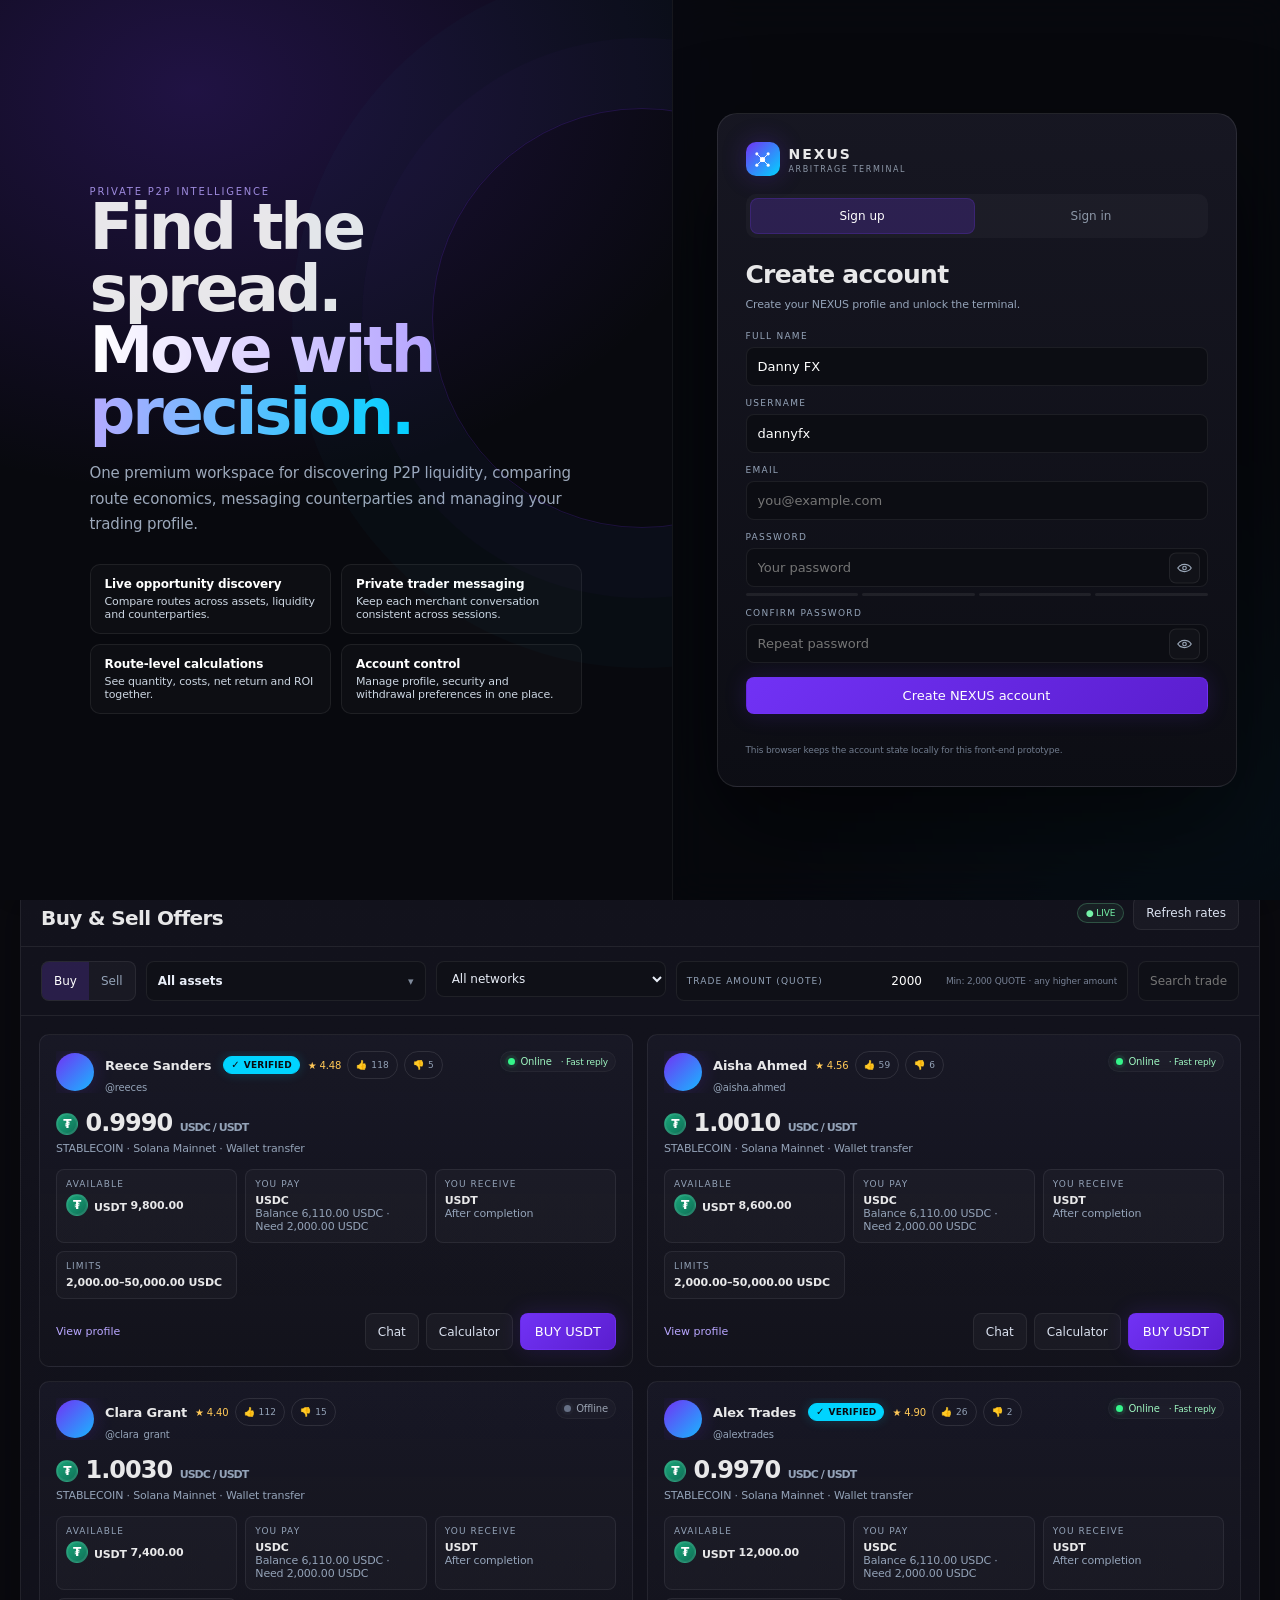
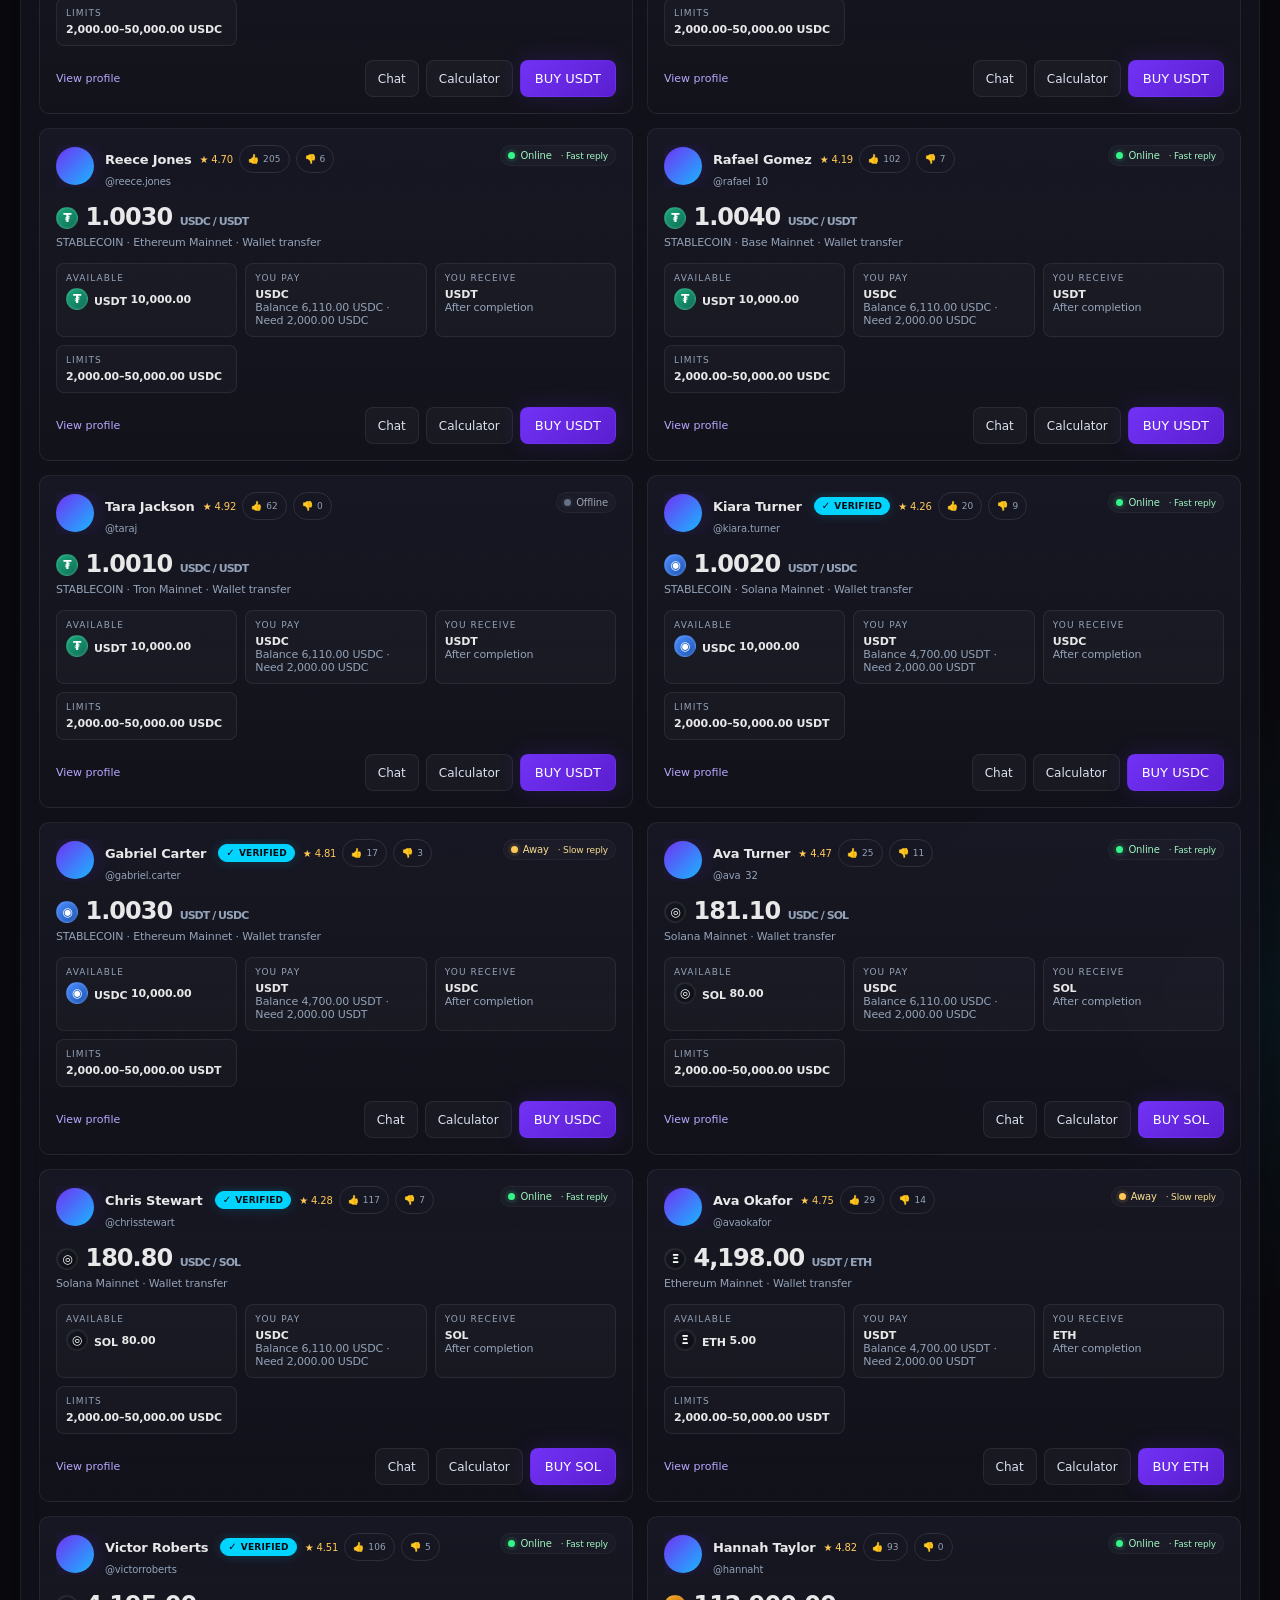
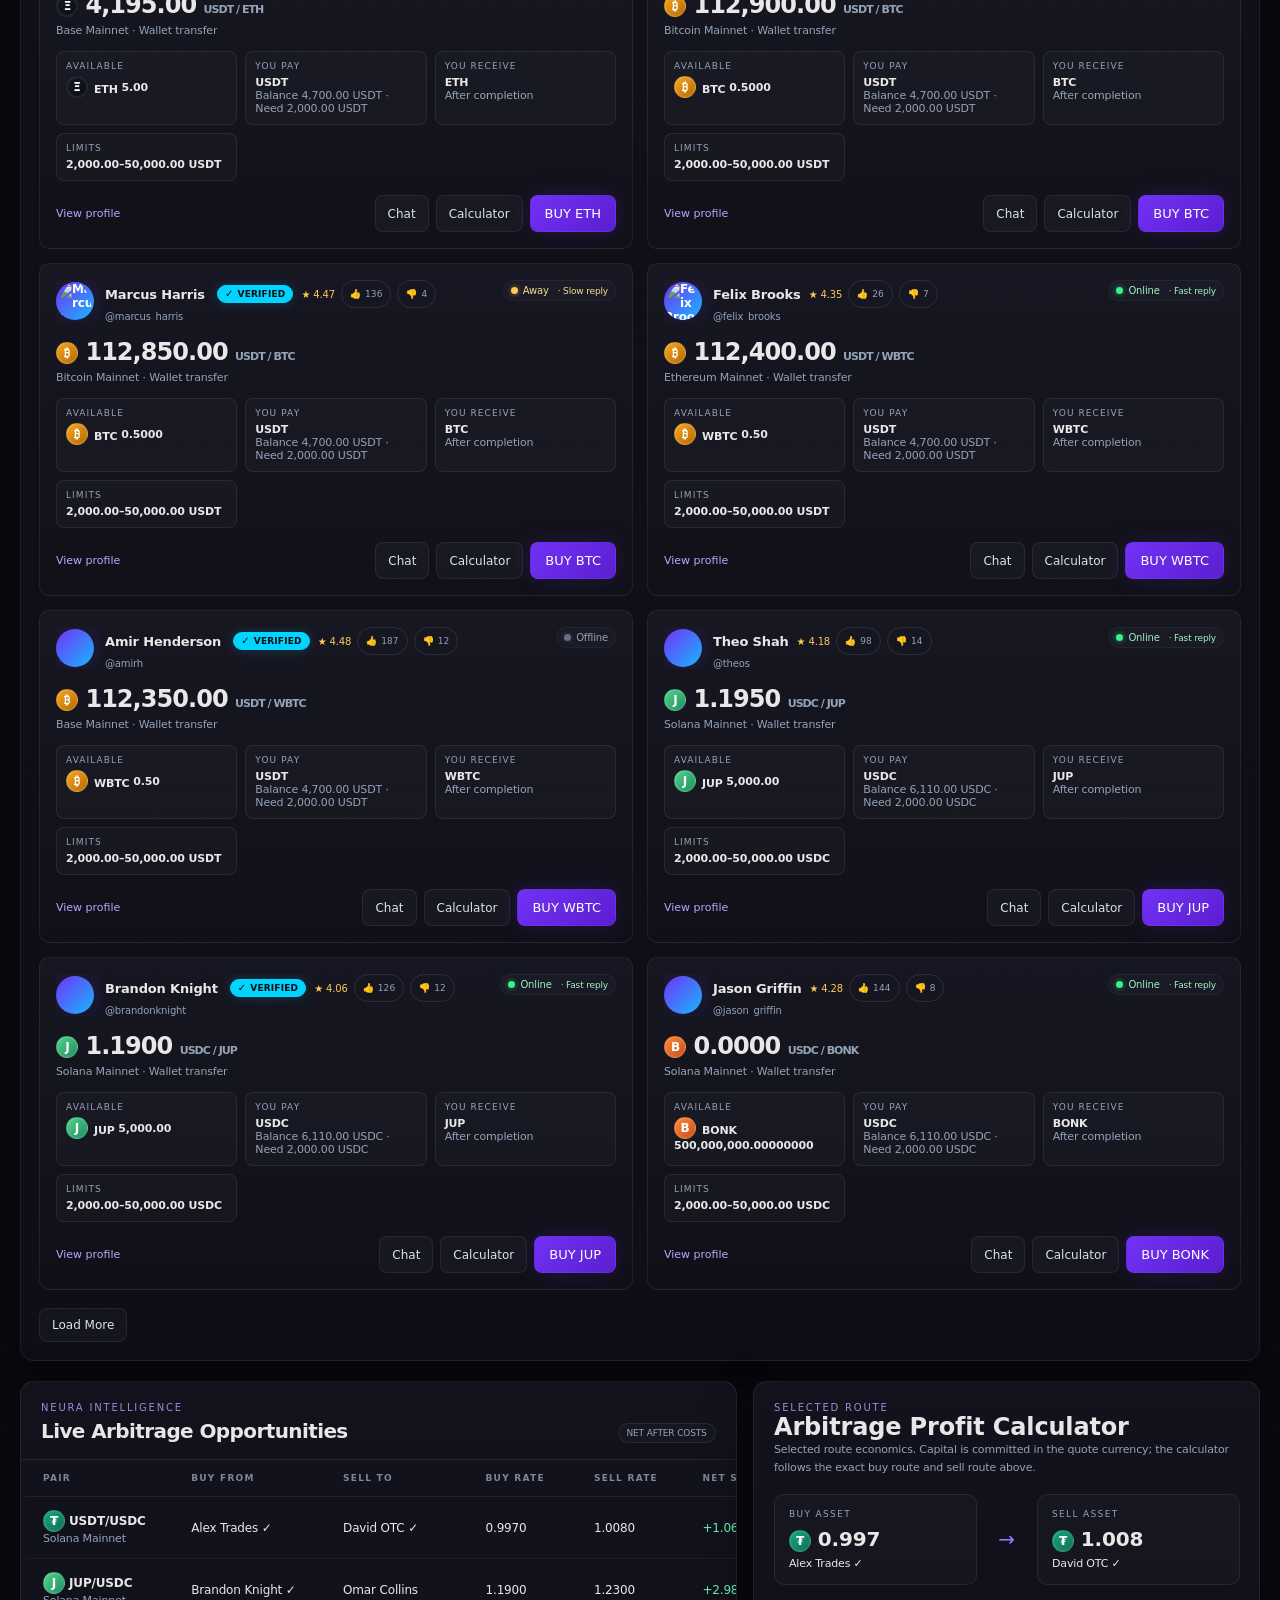
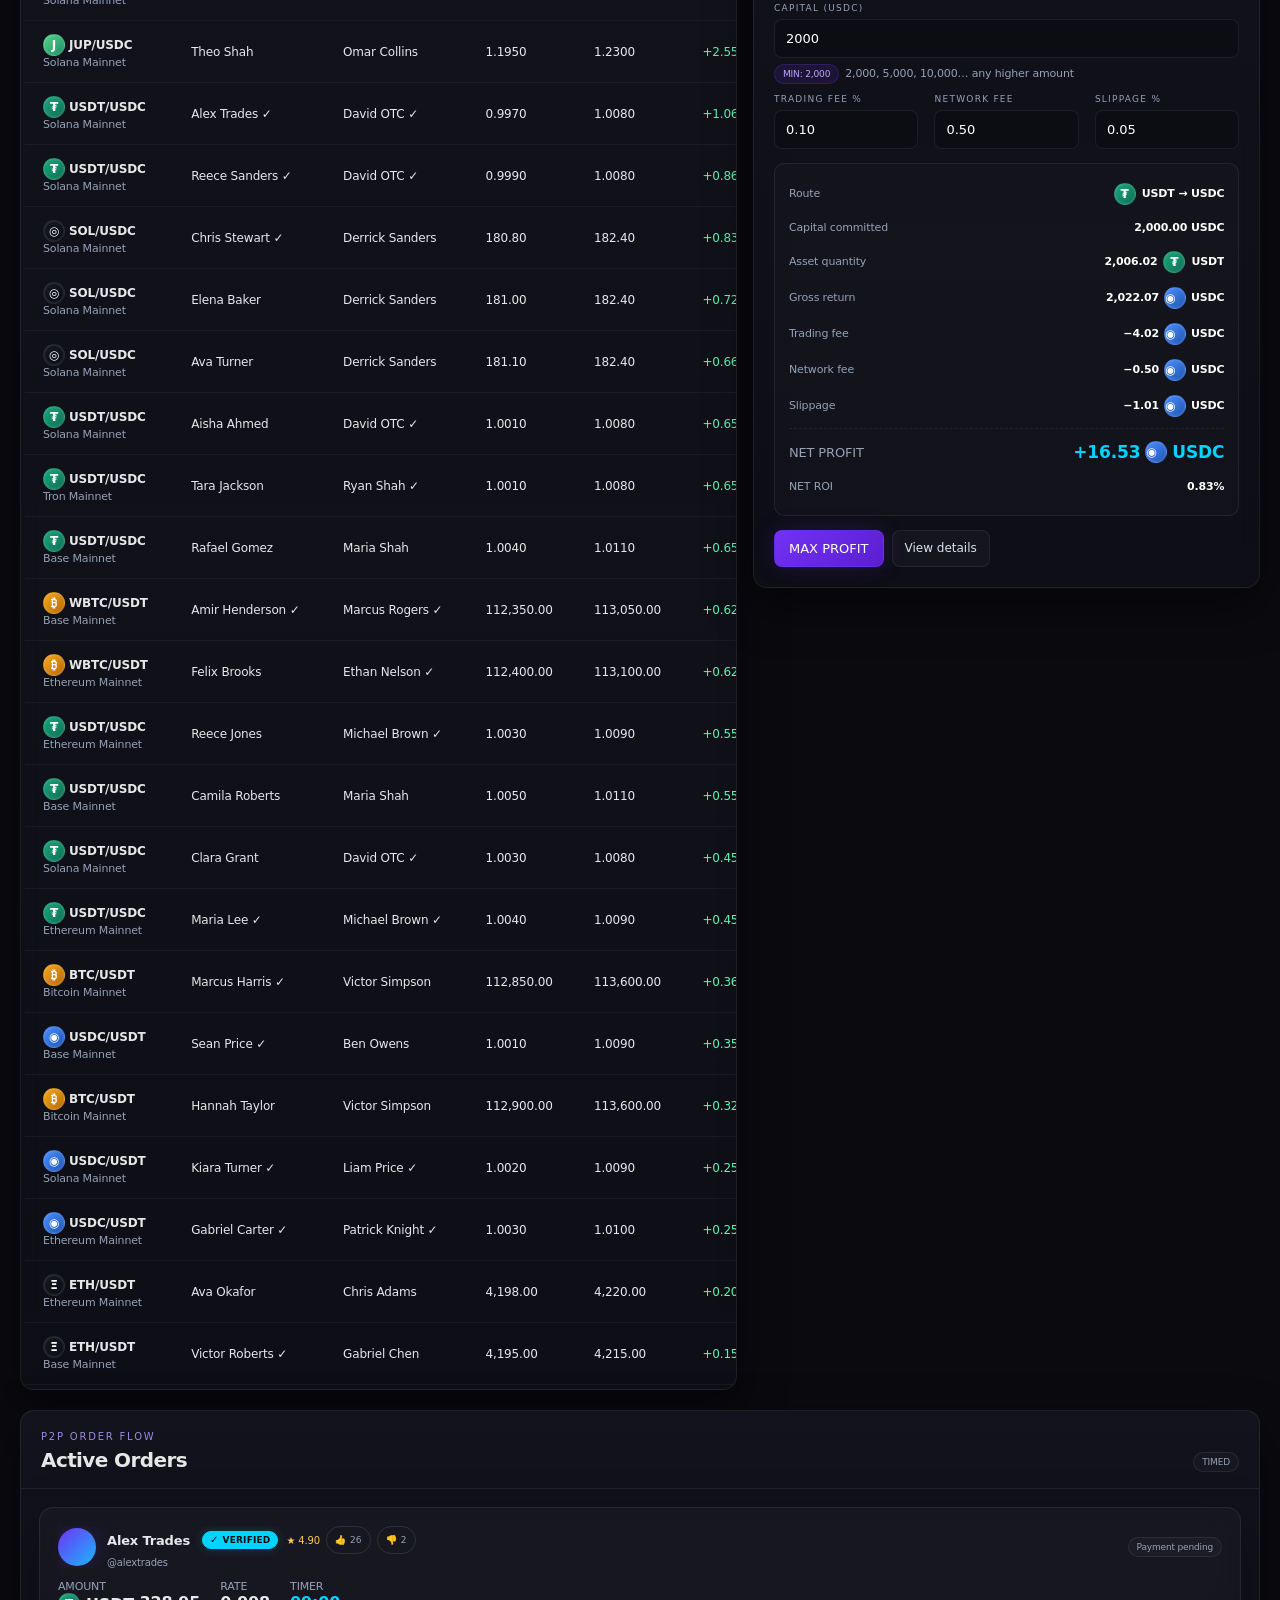
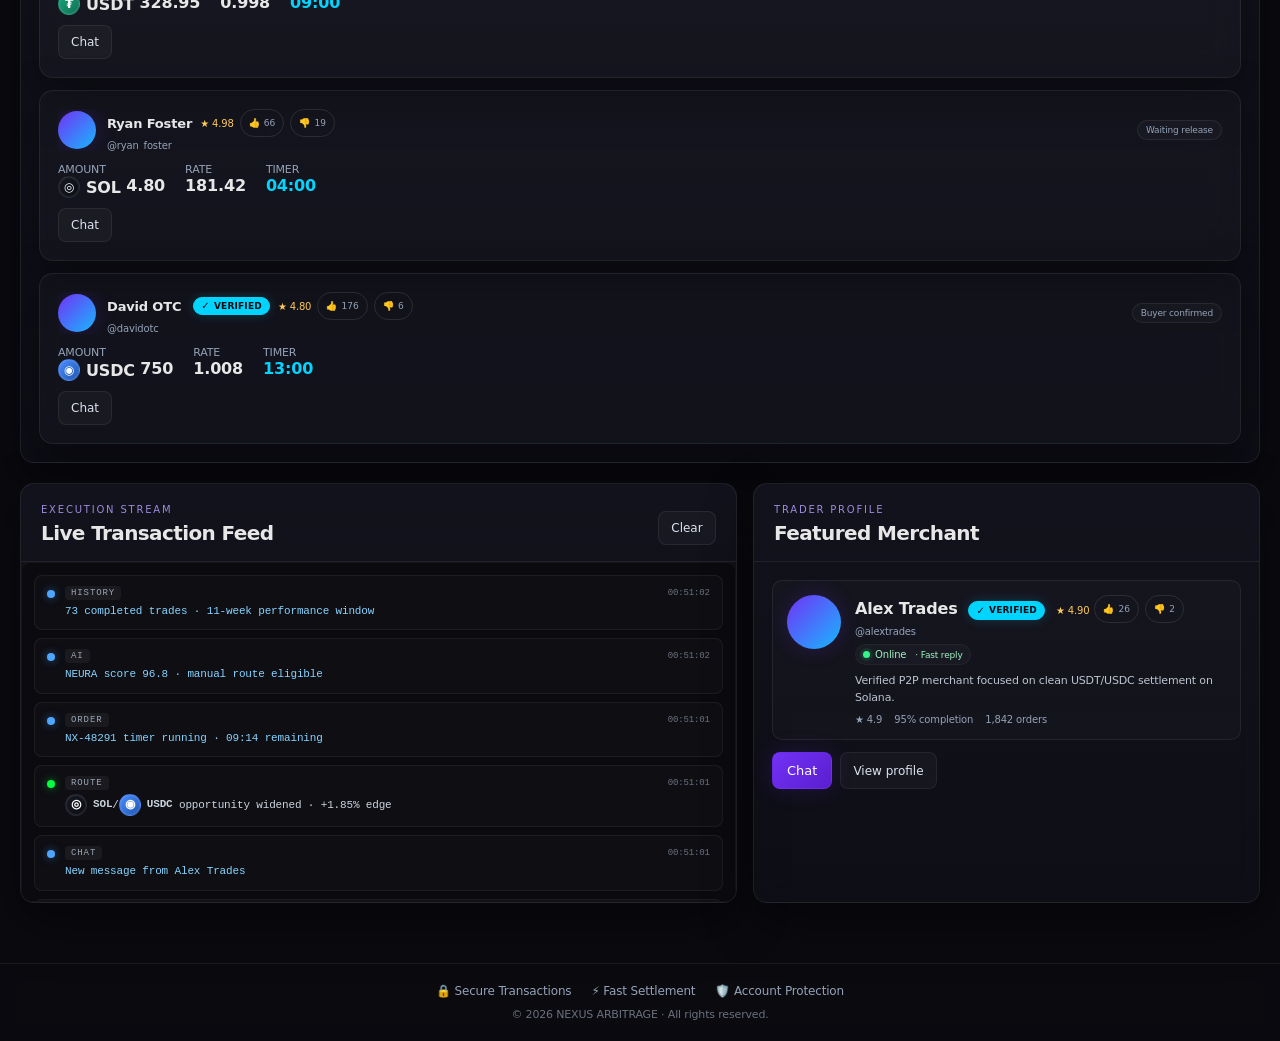
==== commit ee46c8f9: "Create index.html" ====
--- a/index.html
+++ b/index.html
@@ -3003,11 +3003,13 @@
                             order = r.order;
                             remaining = Math.max(0, Math.ceil((order.expiresAt - Date.now())/1000));
                             if (RECORDING_MODE && order.id === 'NX-48291-REC' && o.trader === 'trader0') {
+                                // Payment marking must stay on the escrow screen. Alex chat is manual.
+                                // Start the recording chat from a clean state, but do not send any message.
+                                delete CHAT_HISTORY.trader0; delete CHAT_UNREAD.trader0; delete CHAT_STATE.trader0;
+                                saveChatHistory(); saveChatUnread(); saveChatState();
                                 state.chatReturn = { orderId: order.id, offerId: Number(o.id), trader: o.trader };
-                                openChat(o.trader, Number(o.id)||null, 'I have paid');
-                            } else {
-                                renderOrderModal();
                             }
+                            renderOrderModal();
                             showToast('Payment marked. Escrow remains locked pending release.');
                         } catch(e) { showToast(e.message); }
                     });
@@ -3181,7 +3183,7 @@
                 try{const d=JSON.parse(localStorage.getItem(CHAT_STATE_KEY)||'{}');return d&&typeof d==='object'?d:{};}catch(_){return {};}
             }
             let CHAT_STATE = loadChatState();
-            const RECORDING_CHAT_VERSION='v9';
+            const RECORDING_CHAT_VERSION='v11';
             if (RECORDING_MODE && storageGet('nexus_recording_chat_version') !== RECORDING_CHAT_VERSION) {
                 delete CHAT_HISTORY.trader0; delete CHAT_UNREAD.trader0; delete CHAT_STATE.trader0;
                 saveChatHistory(); saveChatUnread();
@@ -3209,7 +3211,7 @@
                         amount:null,network:offer?.network||trader?.network||CHAT_DEFAULTS.network,rate:offer?.rate||trader?._chatRate||'current',
                         paymentRef:null,paymentProof:false,paymentProofType:null,verification:'not_started',direction:offer?.side==='sell'?'buy':'sell',
                         counterpartyRole:offer?.side==='sell'?'seller':'buyer',offerId:offer?.id||null,offerSide:offer?.side||null,minQuote:offer?.minQuote||null,maxQuote:offer?.maxQuote||null,
-                        paymentMethod:offer?.payment||null,walletAddress:getWallet(tid),walletShared:false,walletNetwork:offer?.network||null,assetVerified:false,releaseAllowed:false,verificationMethod:null},
+                        paymentMethod:offer?.payment||null,walletAddress:getWallet(tid),walletShared:false,walletNetwork:offer?.network||null,assetVerified:false,releaseAllowed:false,verificationMethod:null,awaitingTxId:false},
                         lastUser:'',lastReply:'',completed:false,topicCounts:{},topicAnswers:{},replyFingerprints:[],recentIntents:[]};
                 }
                 const state=CHAT_STATE[tid]; state.facts=state.facts&&typeof state.facts==='object'?state.facts:{};
@@ -3222,6 +3224,7 @@
                 if(typeof state.facts.paymentProof!=='boolean') state.facts.paymentProof=false;
                 if(typeof state.facts.assetVerified!=='boolean') state.facts.assetVerified=false;
                 if(typeof state.facts.releaseAllowed!=='boolean') state.facts.releaseAllowed=false;
+                if(typeof state.facts.awaitingTxId!=='boolean') state.facts.awaitingTxId=false;
                 if(!state.facts.walletAddress) state.facts.walletAddress=getWallet(tid);
                 if(!state.topicCounts || typeof state.topicCounts!=='object') state.topicCounts={};
                 if(!state.topicAnswers || typeof state.topicAnswers!=='object') state.topicAnswers={};
@@ -3254,12 +3257,21 @@
                 state.recentIntents=[...state.recentIntents,category].slice(-20);
                 const l=String(text||'').toLowerCase();
                 const txLike=/[A-Za-z0-9]{2,}\.{2,}[A-Za-z0-9]{2,}/.test(String(text||''));
+                const awaitingTxId=RECORDING_MODE && tid==='trader0' && state.facts.awaitingTxId && !!String(text||'').trim();
+                if (awaitingTxId) {
+                    state.facts.paymentRef=String(text||'').trim();
+                    state.facts.awaitingTxId=false;
+                    state.facts.verification='pending';
+                    state.stage='verification';
+                    state.unanswered='verification';
+                    saveChatState(); return state;
+                }
                 const evidence=!!state.facts.paymentRef || txLike || state.facts.paymentProof;
                 const explicitPayment=/\b(payment sent|paid|sent payment|transfer sent|payment made|i paid|i've paid|i have paid)\b/.test(l);
                 const explicitRelease=/\b(release|release it|send the asset|got the asset|deal is done|done thanks|all good)\b/.test(l);
                 const asksWallet=/\b(wallet address|wallet|address|destination address|receiving address|send me (the )?(wallet|address)|where.*(wallet|address)|what.*(address))\b/i.test(l);
                 if(asksWallet){ state.stage='wallet'; state.unanswered='wallet'; }
-                else if(evidence || explicitPayment){ state.stage='verification'; state.unanswered='verification'; state.facts.verification=evidence?'pending':'not_started'; }
+                else if(evidence || explicitPayment){ state.stage='verification'; state.unanswered='verification'; state.facts.verification=evidence?'pending':'not_started'; if(RECORDING_MODE && tid==='trader0' && explicitPayment && !evidence) state.facts.awaitingTxId=true; }
                 else if(/\b(send payment|paying|ready to pay|i will pay|i’ll pay|sending now)\b/.test(l)){state.stage='payment_pending';state.unanswered='payment';}
                 else if(explicitRelease){
                     if(state.facts.verification==='verified' && state.facts.releaseAllowed){state.stage='completed';state.completed=true;state.unanswered='';}
@@ -3746,9 +3758,13 @@
                     return ['Got it.', 'Send the TxID here, please.'];
                 }
                 if (hasTxLabel && !txLike && !state.facts.paymentRef) {
+                    state.facts.awaitingTxId=true; saveChatState();
                     return ['Okay.', 'Please send the TxID here.'];
                 }
-                if (txLike || (state.facts.paymentRef && state.stage==='verification')) {
+                if (state.facts.paymentRef && state.stage==='verification') {
+                    return ['Got it.', 'I’m verifying the transaction now.'];
+                }
+                if (txLike) {
                     return ['Got it.', 'I’m verifying the transaction now.'];
                 }
                 if (hasProof) return ['Got it.', 'I’ll check the payment proof.'];
@@ -3843,7 +3859,7 @@
                 document.getElementById('markAllReadBtn')?.addEventListener('click',()=>{CHAT_UNREAD={};saveChatUnread();updateInboxBadge();const list=document.getElementById('inboxList');if(list)list.innerHTML=renderInbox();document.querySelector('.inbox-toolbar .text-btn')?.remove();bindInboxRows();showToast('All messages marked as read.');});
             }
 
-            function openChat(tid, offerId=null, initialMessage=null) {
+            function openChat(tid, offerId=null) {
                 const t = getTrader(tid);
                 if (!t) { showToast('Trader not found.'); return; }
                 if (t.status === 'offline') { showToast(`${t.name} is offline. Chat will be available when they return.`); return; }
@@ -4017,13 +4033,6 @@
                     if (file) appendImageBubble(file);
                     imageInput.value = '';
                 });
-                if (initialMessage) {
-                    setTimer(() => {
-                        if (state.chatTrader !== tid || DOM.modalBackdrop.classList.contains('hidden')) return;
-                        input.value = String(initialMessage);
-                        sendMsg();
-                    }, 500);
-                }
                 setTimeout(() => input.focus(), 100);
             }
 
@@ -4421,6 +4430,7 @@
             migrateEscrowState();
                 expireEscrowOrders();
                 updateProfileTrigger();
+                updateBalanceUI();
                 if (!currentSession()) showAuth('signup');
 
                 renderFilters();
@@ -4434,7 +4444,7 @@
 
                 // Load official asset logos in the background without blocking first paint.
                 loadAssetLogos().then(changed => {
-                    if (changed) { renderFilters(); renderOffers(); renderArbs(); renderOrders(); renderFeatured(); }
+                    if (changed) { renderFilters(); renderOffers(); renderArbs(); renderOrders(); renderFeatured(); updateBalanceUI(); }
                 });
 
                 DOM.sideSeg.addEventListener('click', (e) => {
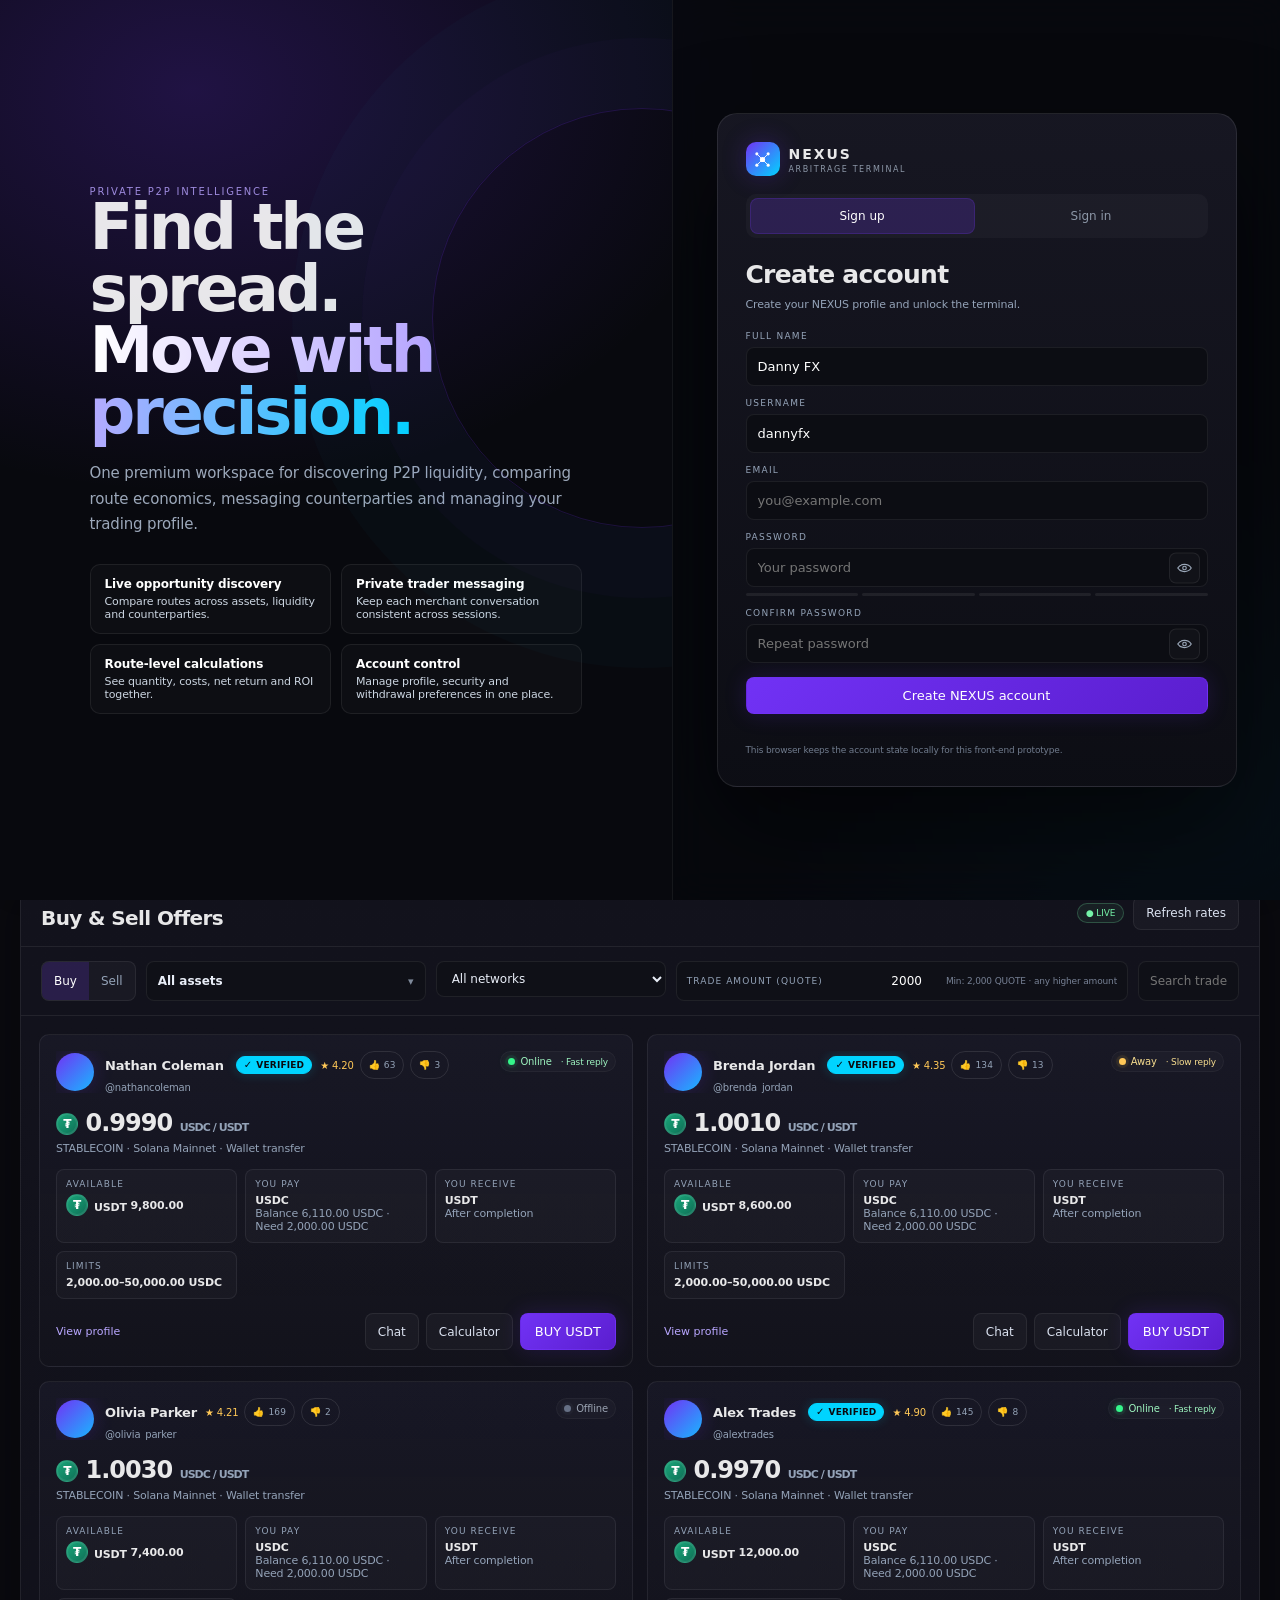
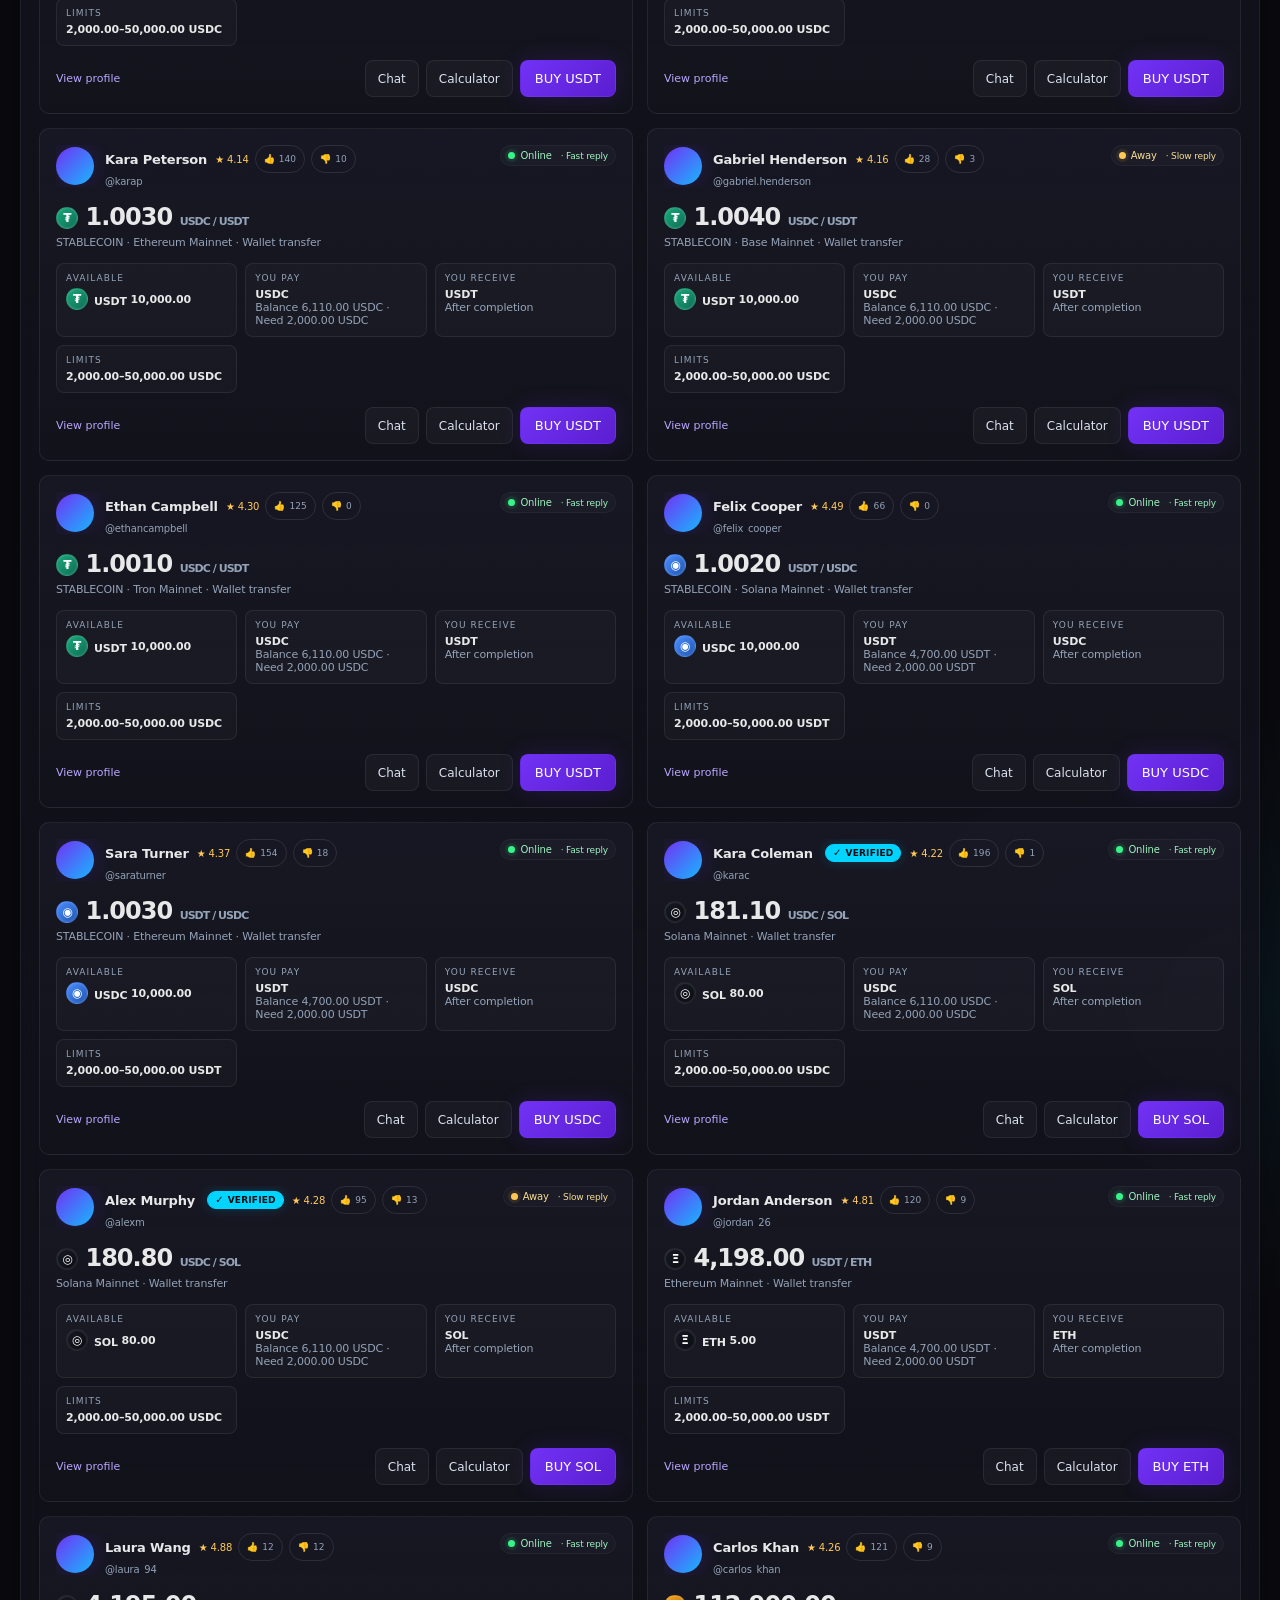
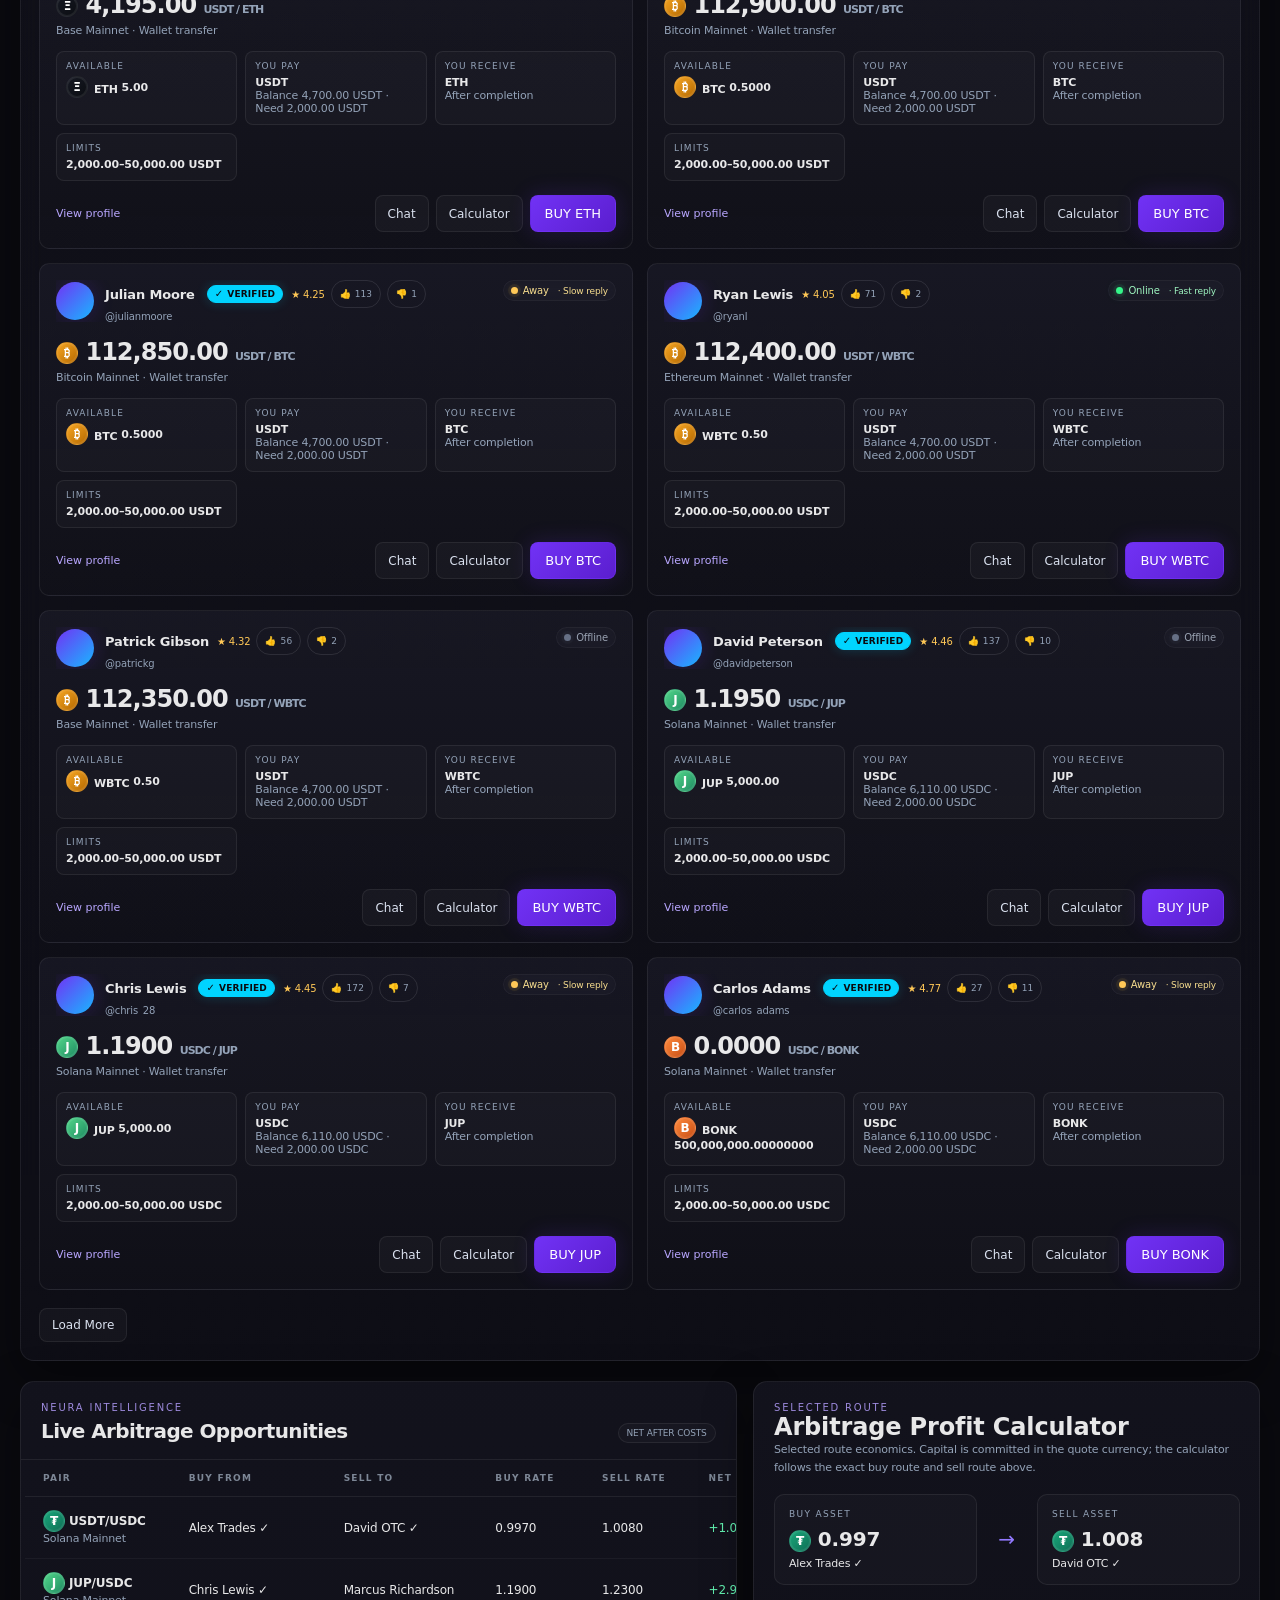
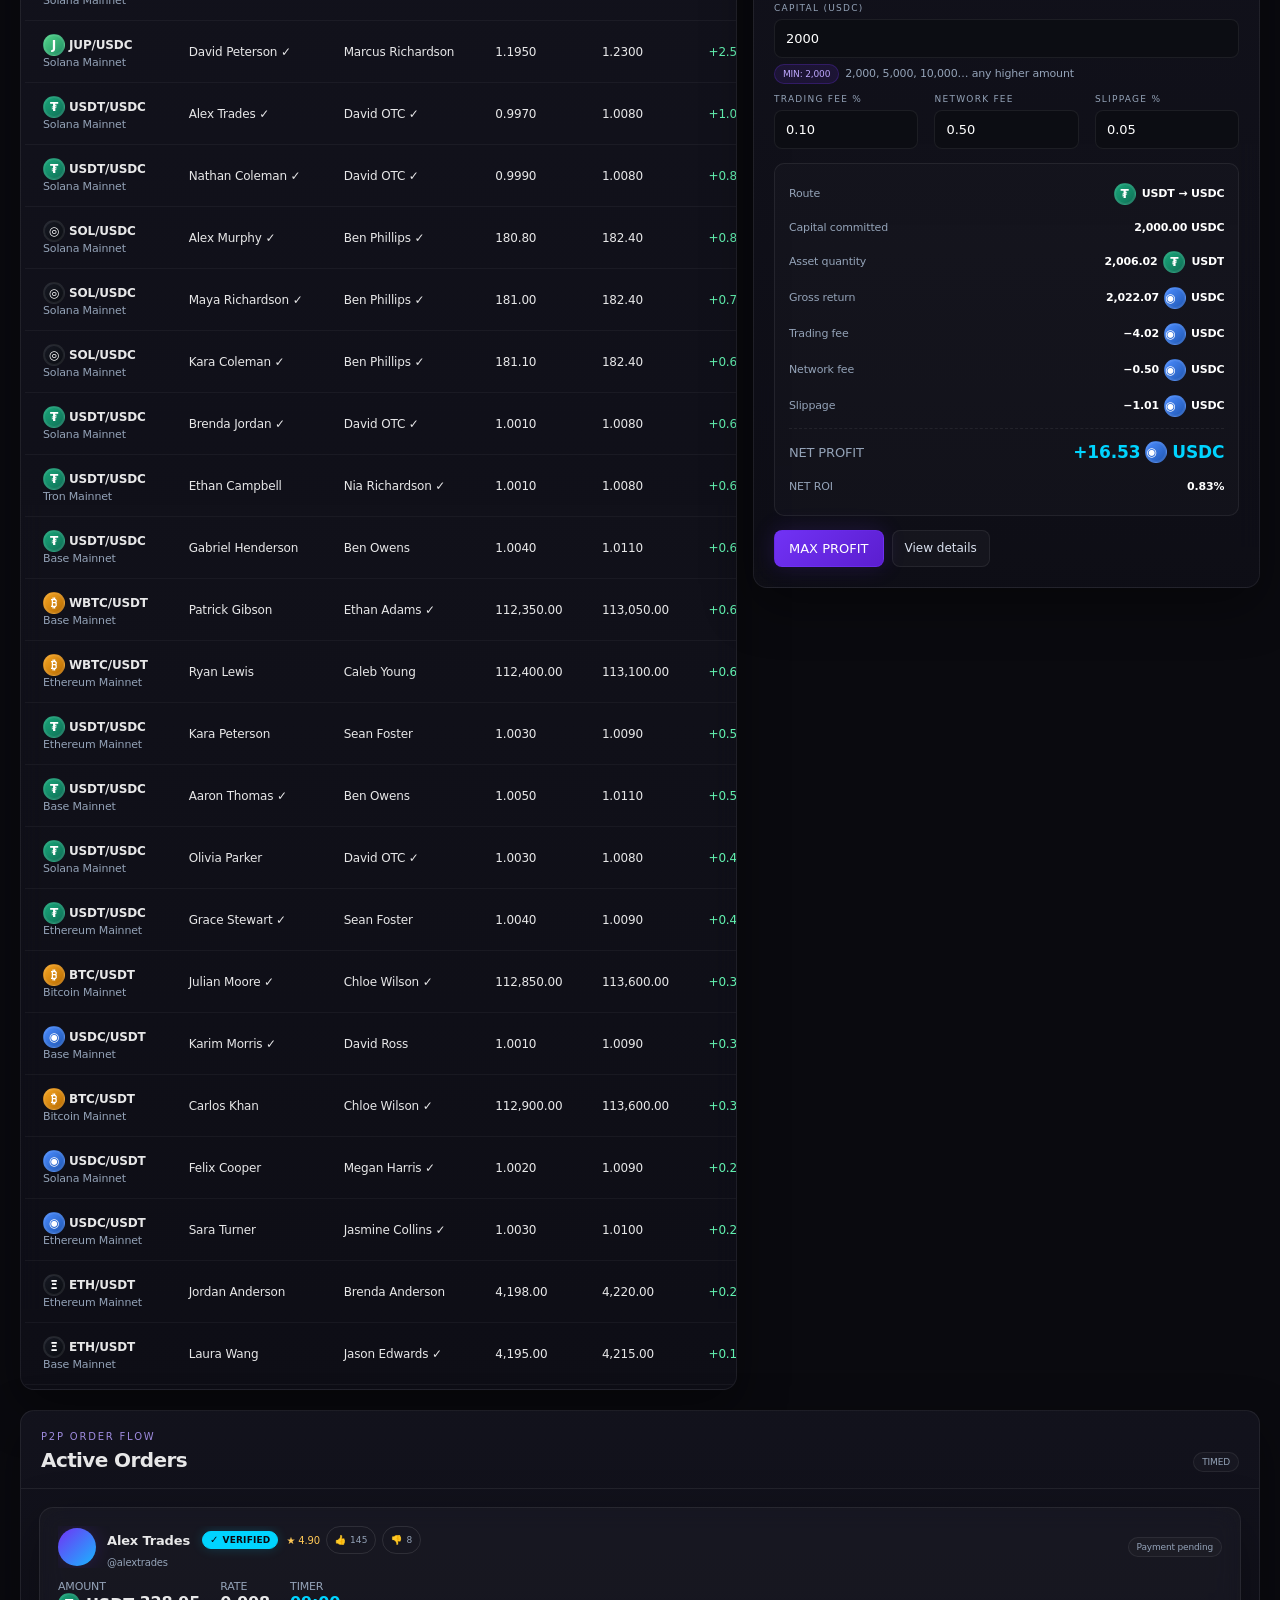
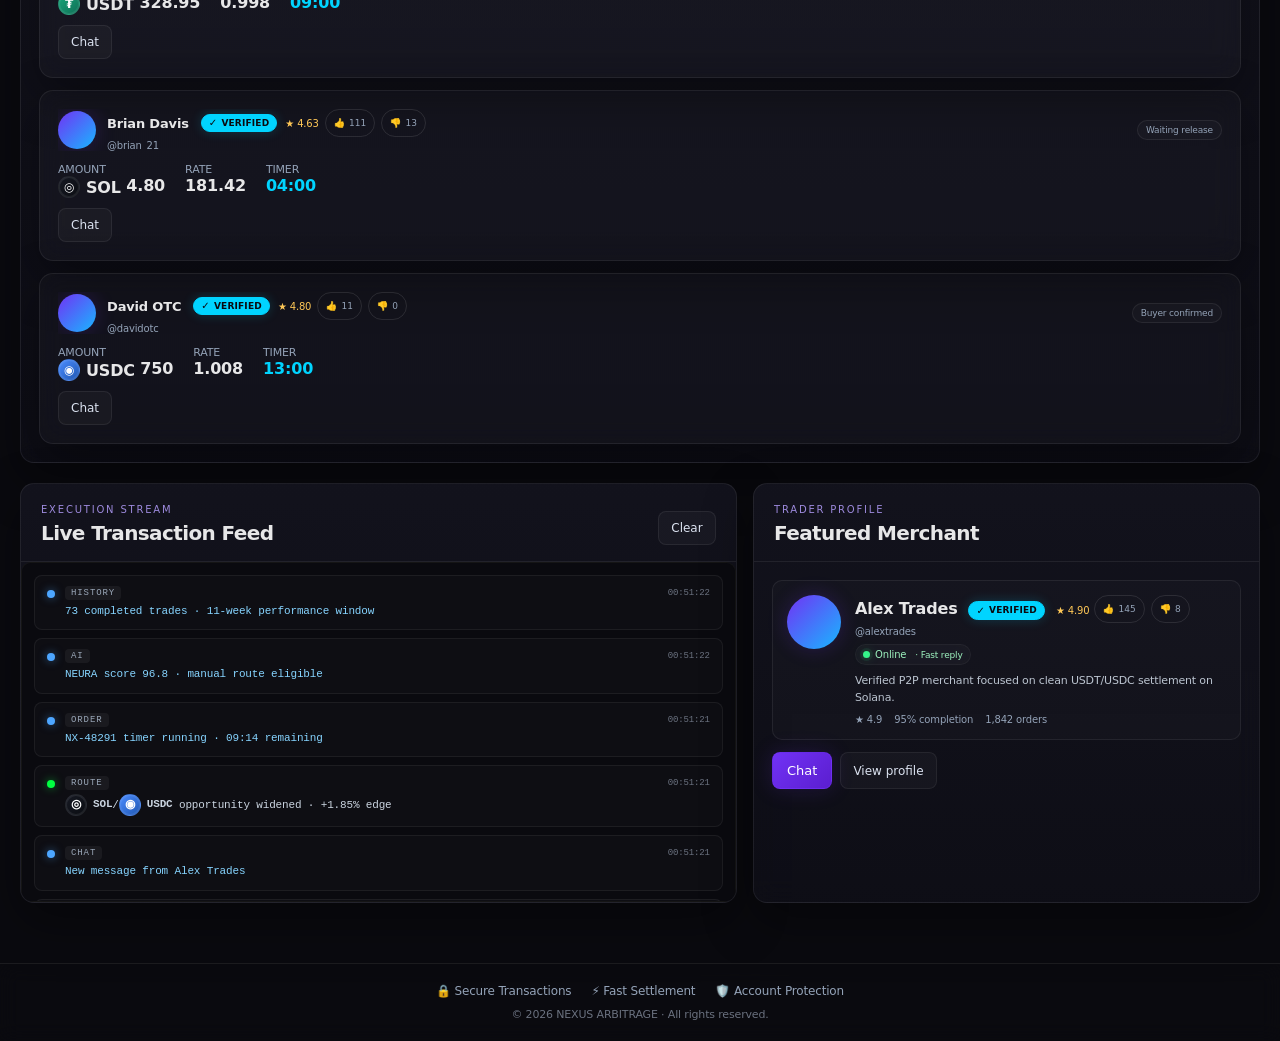
==== commit f7c5a03b: "Create index.html" ====
--- a/index.html
+++ b/index.html
@@ -2154,7 +2154,14 @@
                     order.status = 'payment_marked';
                     order.paidAt = Date.now();
                     if (RECORDING_MODE && order.id === 'NX-48291-REC') { order.paidAt = Date.now()-2*60*1000; order.expiresAt = Date.now() + 9*60*1000; }
-                    if (RECORDING_MODE) showPushNotification('Payment Marked', 'Buyer marked 2,000 USDC as paid. Verification required before release.', 'check');
+                    if (RECORDING_MODE) {
+                        // Brief escrow pause before the Payment Marked notification appears.
+                        setTimeout(() => {
+                            if (!DOM.modalBackdrop.classList.contains('hidden')) {
+                                showPushNotification('Payment Marked', 'Buyer marked 2,000 USDC as paid. Verification required before release.', 'check');
+                            }
+                        }, 1200);
+                    }
                 } else if (action === 'release') {
                     if (order.status !== 'payment_marked') throw new Error('Payment must be marked before release.');
                     if (!order.paymentVerified) throw new Error('Payment has not been verified yet. Complete the payment proof/TxID verification in chat before release.');
@@ -3659,7 +3666,7 @@
                         ml.appendChild(note); ml.scrollTop=ml.scrollHeight;
                     }
                 }
-                const delay=2600+Math.floor(Math.random()*1800); // separate verification delay after Alex finishes the verification message
+                const delay=4000; // exact verification delay after Alex finishes typing the verification message
                 setTimeout(()=>{
                     const latest=chatStateFor(tid,trader); const lf=latest.facts||{};
                     if(latest.stage!=='verification' || latest.completed) return;
@@ -3667,26 +3674,29 @@
                     if(!stillEvidence) { lf.verification='not_started'; saveChatState(); return; }
                     lf.verification='verified'; lf.assetVerified=true; lf.releaseAllowed=true; latest.stage='verified'; latest.unanswered='release'; saveChatState();
                     syncVerifiedEscrowOrders(tid, trader, lf.offerId ?? null);
-                    document.querySelectorAll('[data-system-verification=\"1\"]').forEach(n=>n.remove());
+                    document.querySelectorAll('[data-system-verification="1"]').forEach(n=>n.remove());
+                    // Exact recording sequence: verification message finishes -> 4s -> notification -> 1s -> Verified -> 1.2s -> release instruction.
                     showPushNotification('Payment Verified', '2,000 USDC payment confirmed. Order ready for asset release.', 'check', 4800);
-                    // Sequence: verification message finished -> delay -> notification -> Alex confirmation -> release instruction.
-                    const sendAlexVerification = (text, wait) => setTimeout(()=>{
+                    const sendAlexVerification = (text, wait=0, done) => setTimeout(()=>{
                         if(state.chatTrader!==tid || DOM.modalBackdrop.classList.contains('hidden')) return;
                         const ml=document.getElementById('messageList'); if(!ml) return;
                         const typing=document.createElement('div'); typing.className='typing-indicator';
-                        typing.innerHTML=`${avatarHtml(tid,'sm')}<div class=\"dots\"><div class=\"dot\"></div><div class=\"dot\"></div><div class=\"dot\"></div></div>`;
+                        typing.innerHTML=`${avatarHtml(tid,'sm')}<div class="dots"><div class="dot"></div><div class="dot"></div><div class="dot"></div></div>`;
                         ml.appendChild(typing); ml.scrollTop=ml.scrollHeight;
                         const cps=52; const typeTime=Math.max(900, Math.min(6500, Math.round((text.length/cps)*1000)+300+Math.floor(Math.random()*650)));
                         setTimeout(()=>{
-                            typing.remove(); pushChatHistory(tid,{role:'them',type:'text',text});
-                            ml.appendChild(messageBubbleFromHistory({role:'them',type:'text',text},tid)); ml.scrollTop=ml.scrollHeight; markChatRead(tid);
+                            if(typing.isConnected) typing.remove();
+                            pushChatHistory(tid,{role:'them',type:'text',text});
+                            const current=document.getElementById('messageList');
+                            if(current){ current.appendChild(messageBubbleFromHistory({role:'them',type:'text',text},tid)); current.scrollTop=current.scrollHeight; markChatRead(tid); }
+                            else { CHAT_UNREAD[tid]=(Number(CHAT_UNREAD[tid])||0)+1; saveChatUnread(); updateInboxBadge(); }
+                            if(typeof done==='function') done();
                         },typeTime);
                     },wait);
-                    sendAlexVerification('Verified.', 1500+Math.floor(Math.random()*1100));
-                    sendAlexVerification('You can release the asset.', 5600+Math.floor(Math.random()*1300));
+                    // Recording sequence: 4s verification delay -> notification -> 1s pause -> Verified -> 1.2s pause -> release instruction.
+                    sendAlexVerification('Verified.', 1000, ()=>sendAlexVerification('You can release asset now.', 1200));
                 },delay);
             }
-
             function generateContextReply(trader, category, userText='', tid='') {
                 const history=tid?historyForTrader(tid):[];
                 const lastUser=String(userText||[...history].reverse().find(m=>m.role==='me'&&m.type==='text')?.text||'').trim();
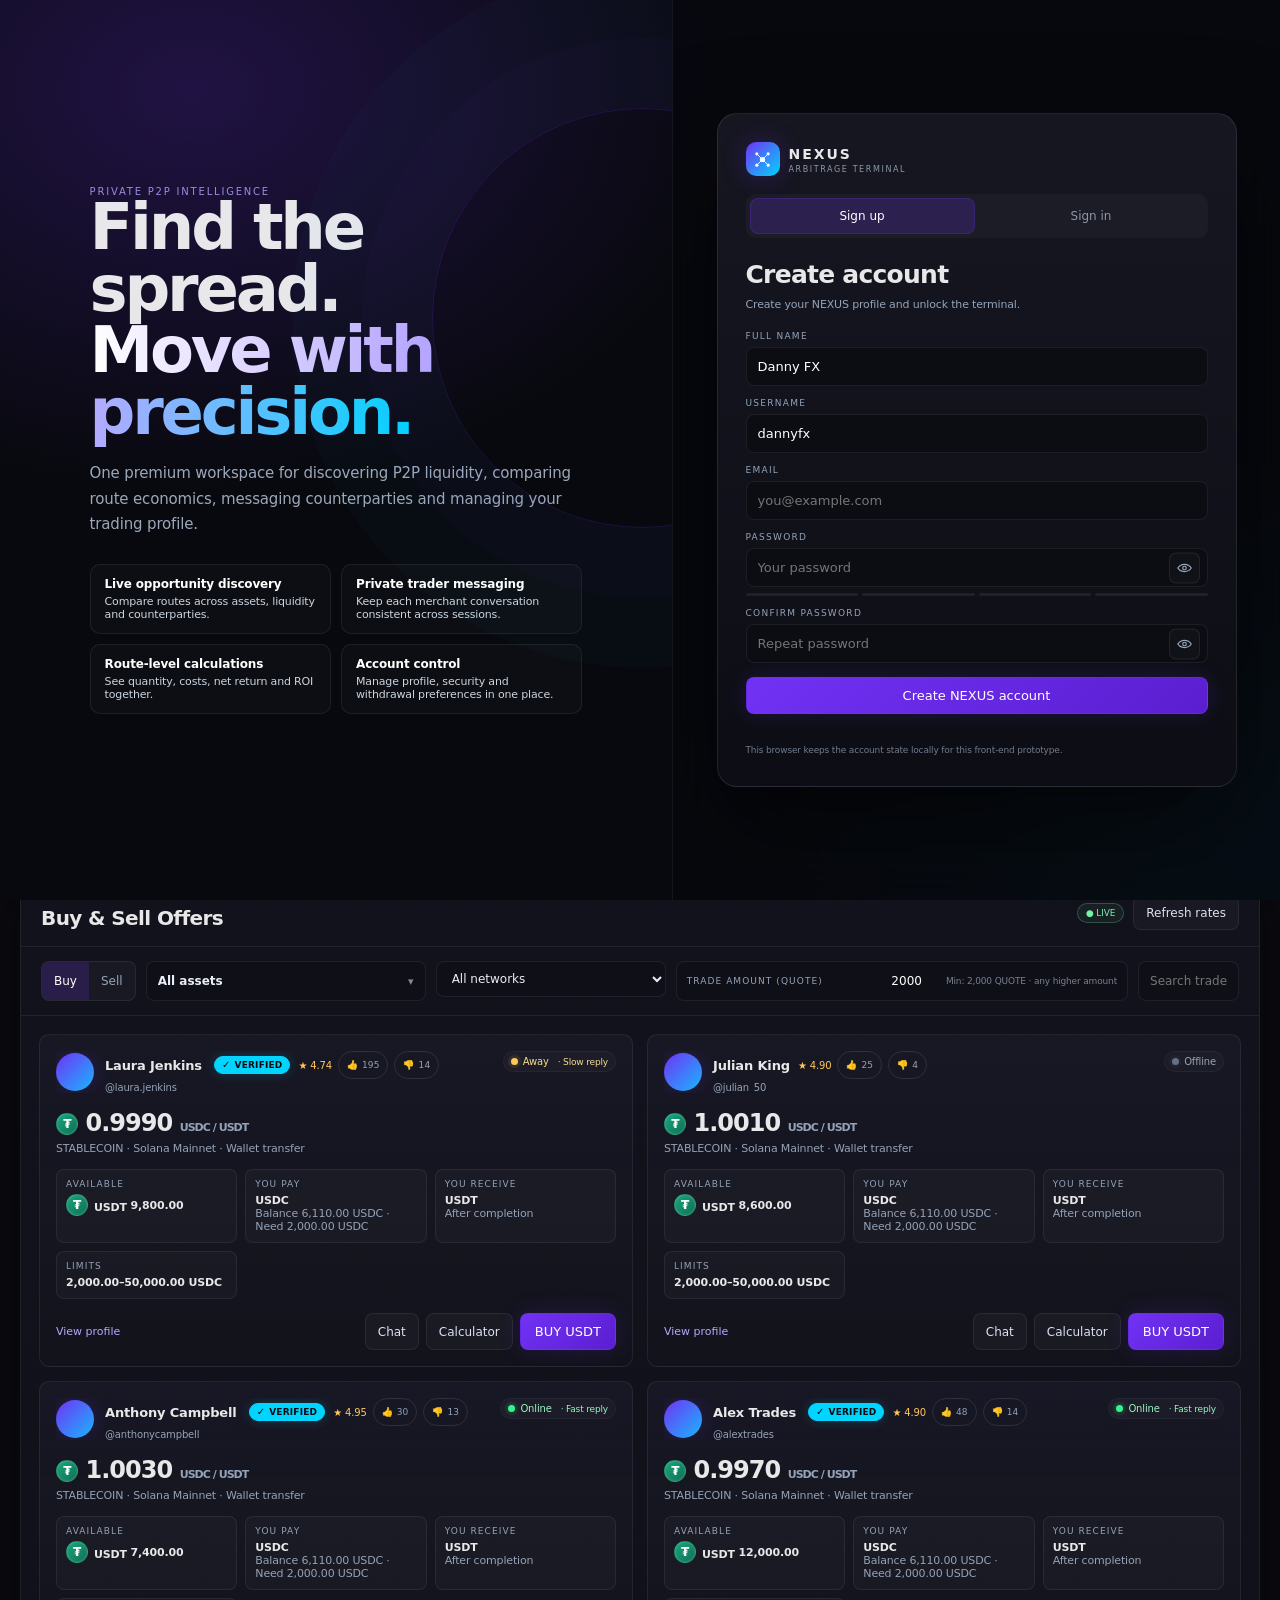
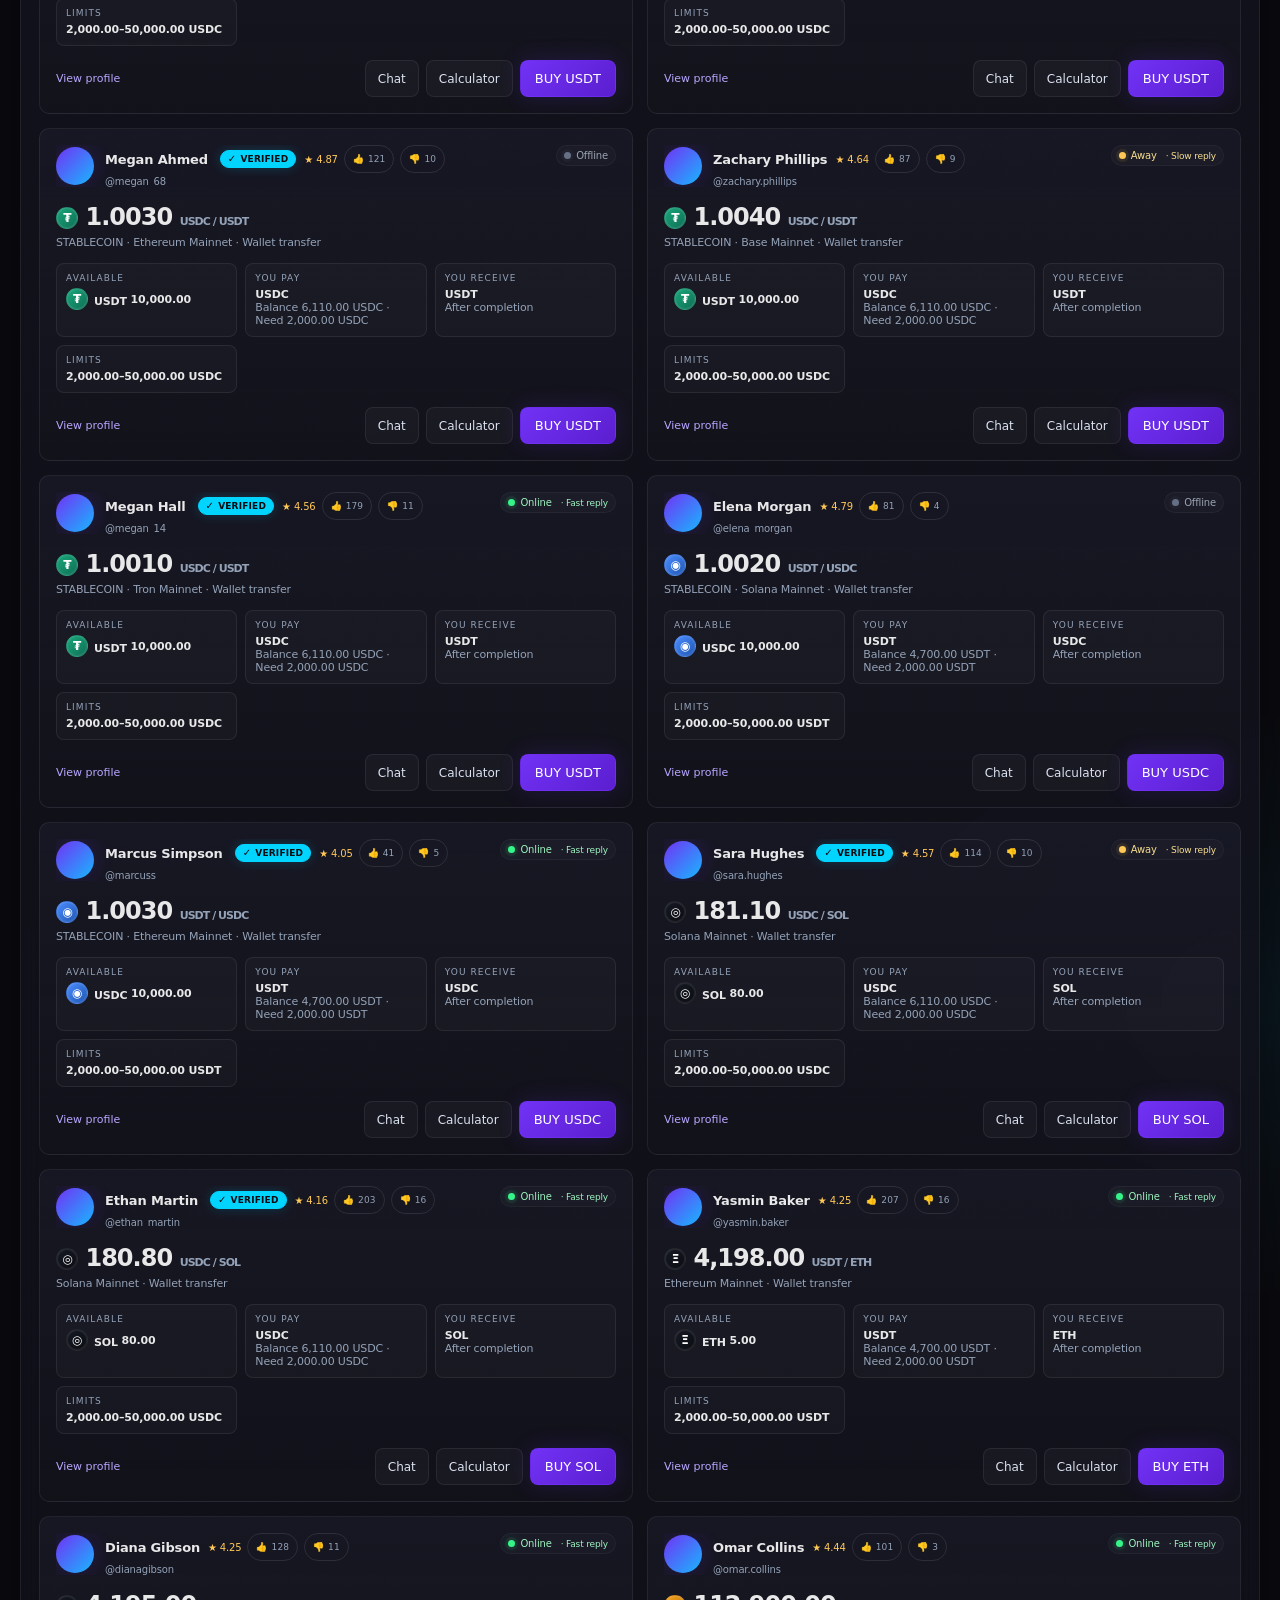
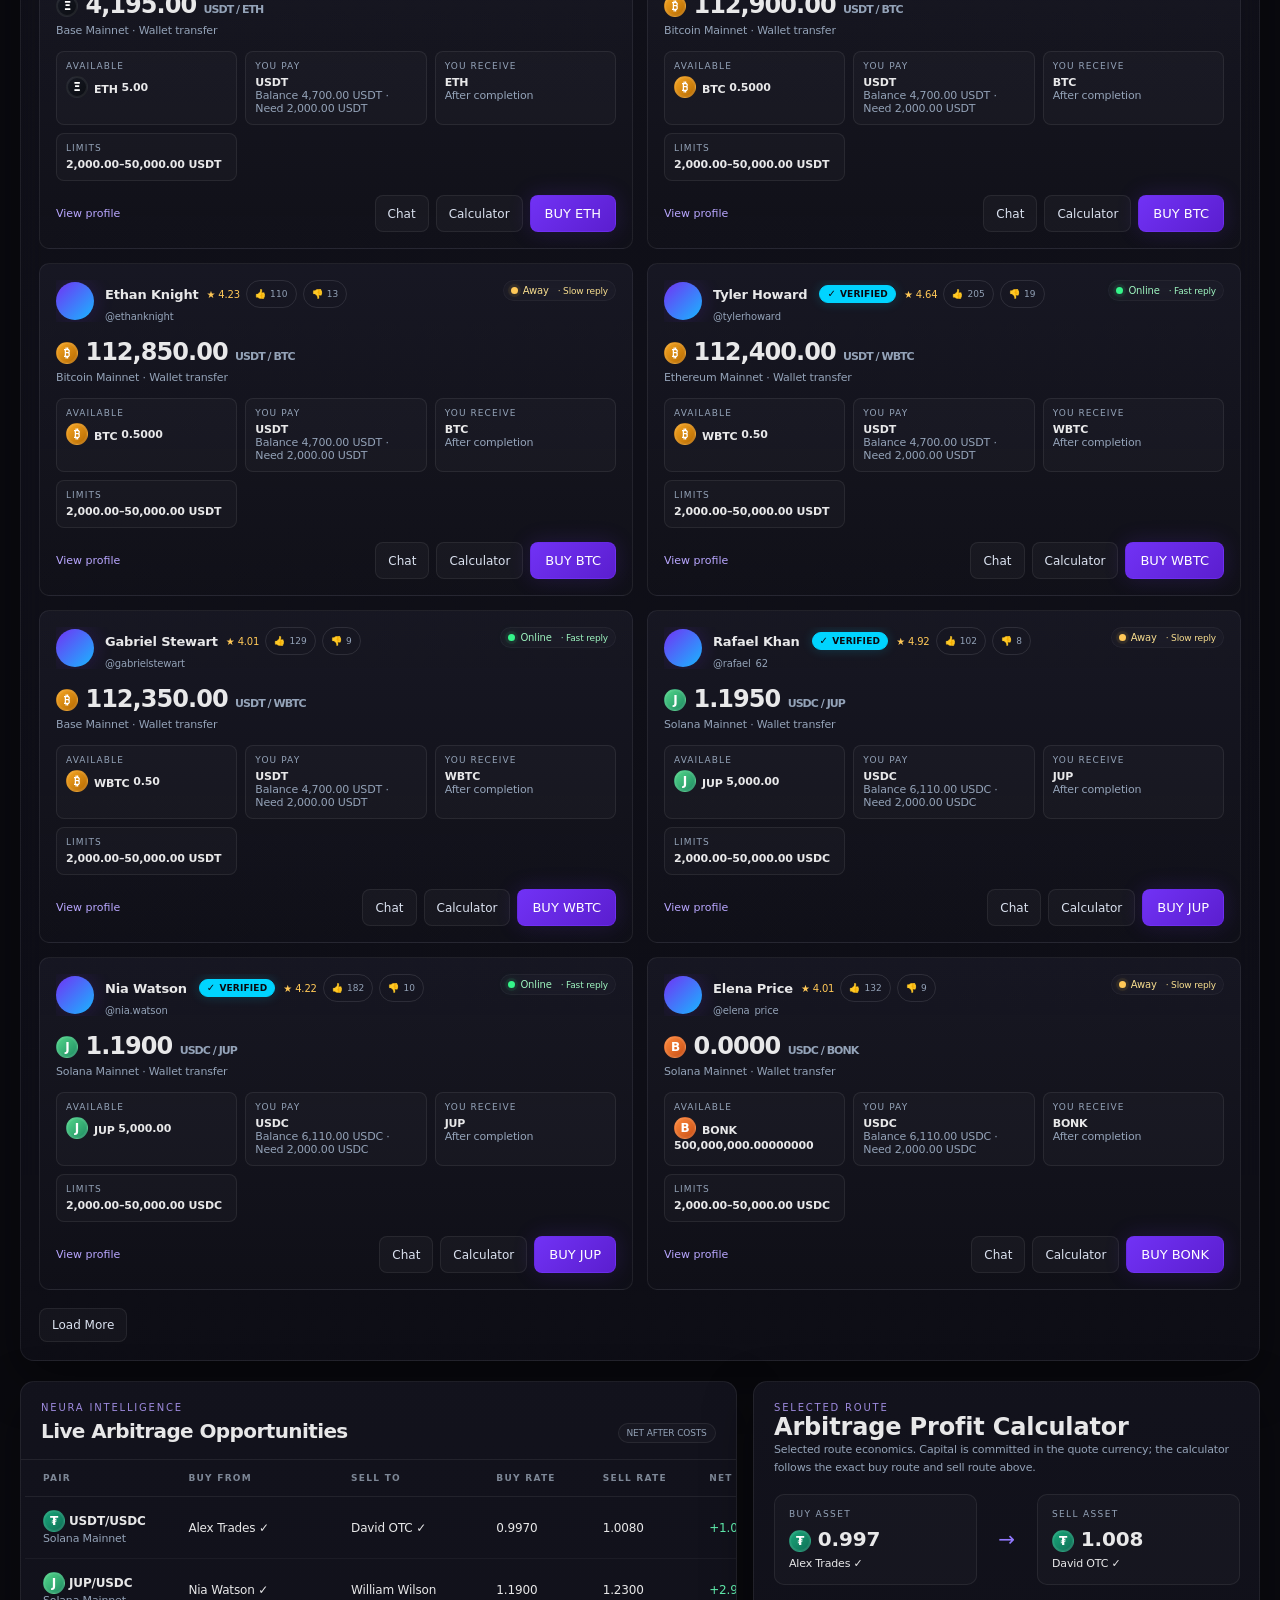
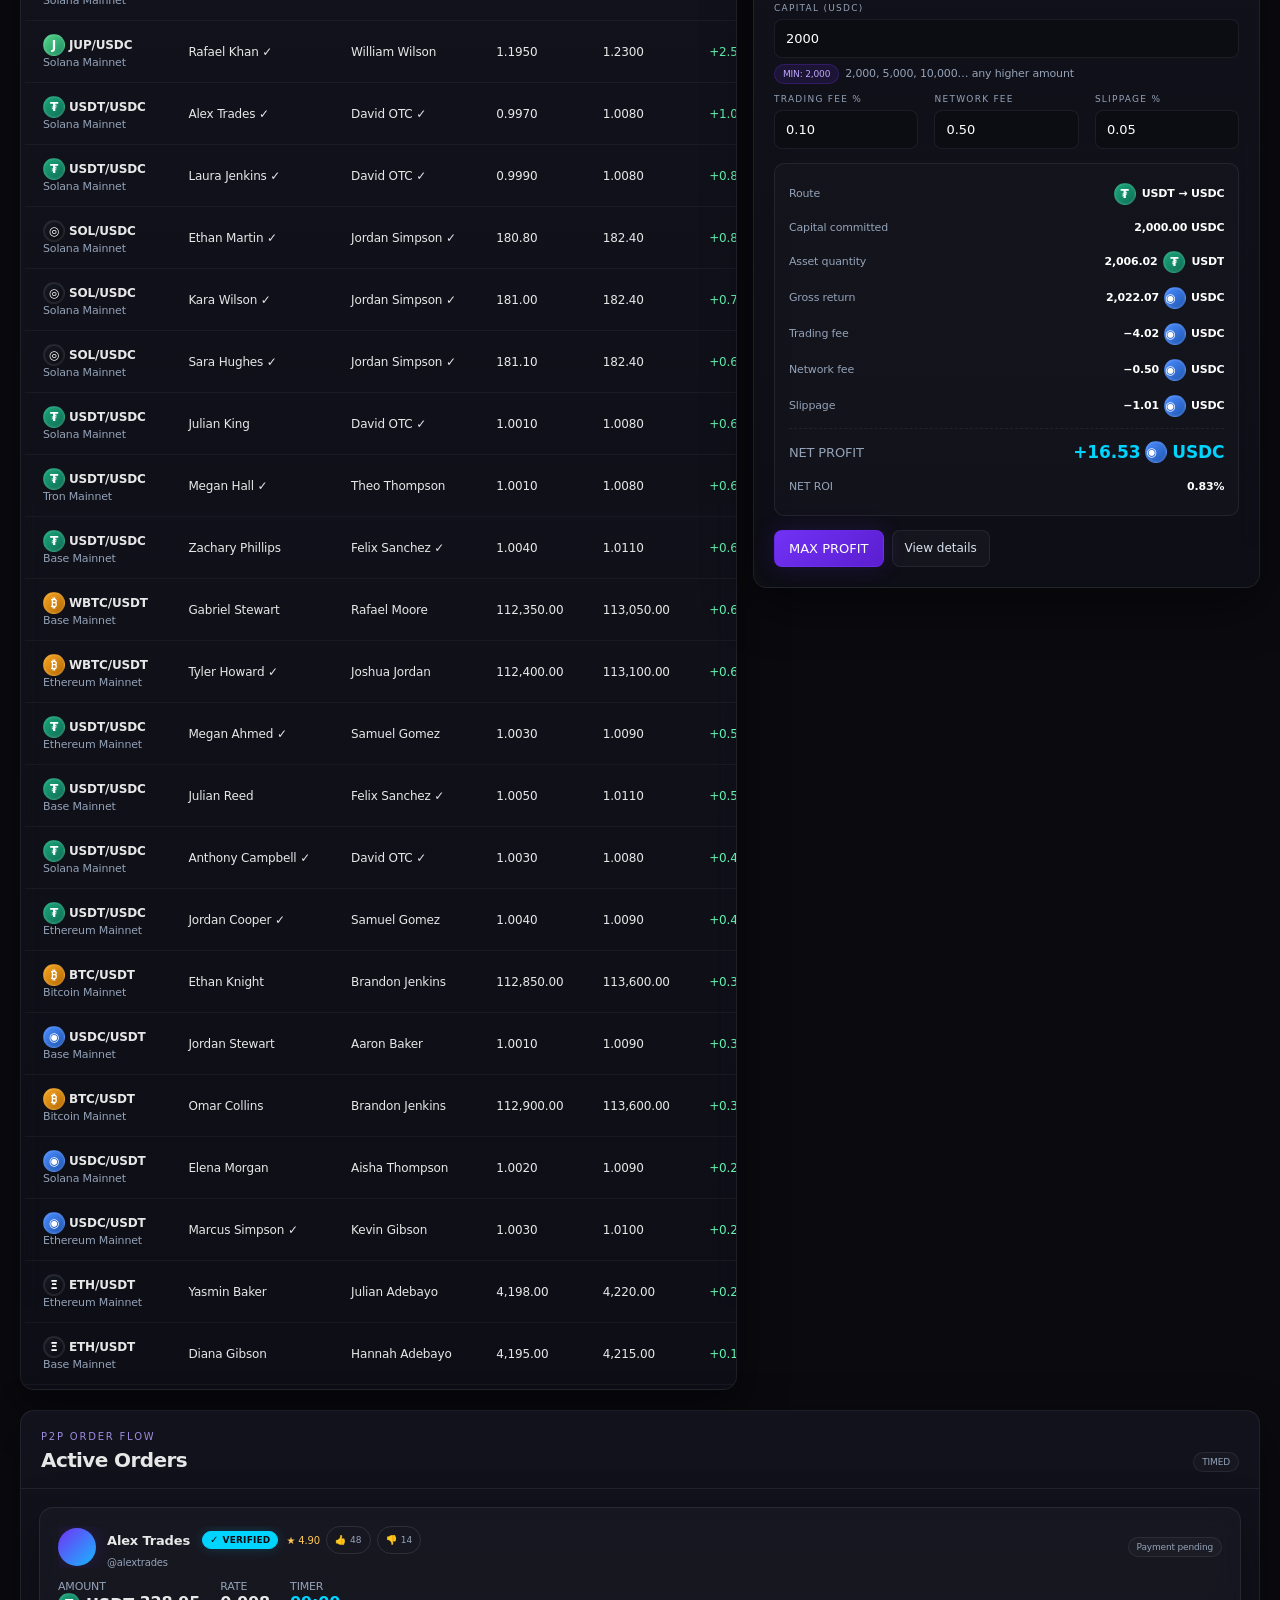
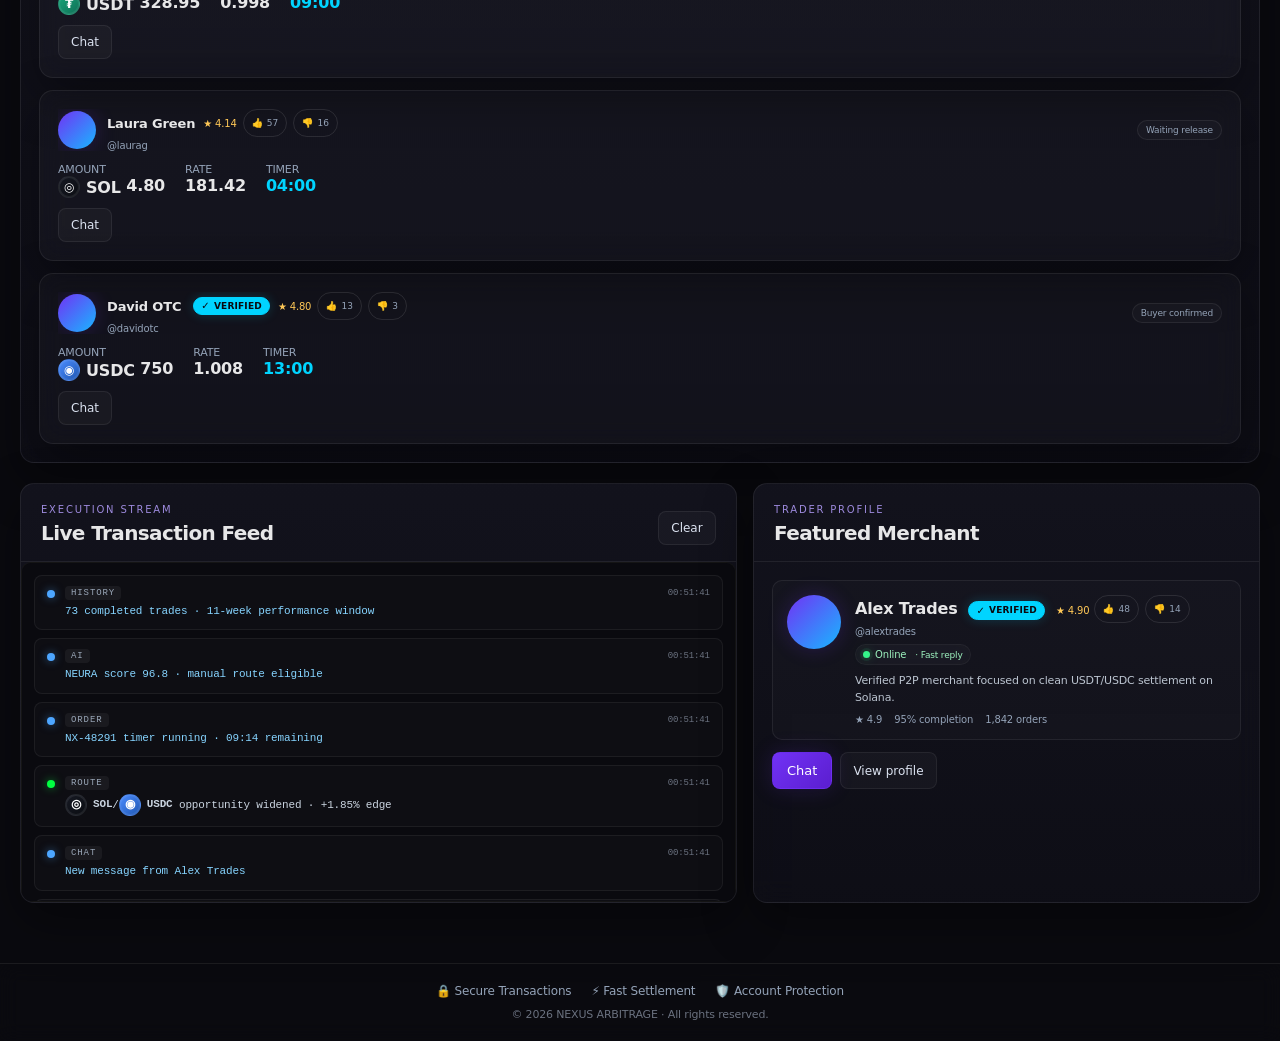
==== commit b57ad9b3: "Create index.html" ====
--- a/index.html
+++ b/index.html
@@ -2998,8 +2998,10 @@
                     });
                     modalEl.querySelector('#copyWallet')?.addEventListener('click', () => navigator.clipboard?.writeText(wallet).then(()=>showToast('Wallet address copied.')).catch(()=>showToast('Copy manually.')));
                     modalEl.querySelector('#openOrderChat')?.addEventListener('click', () => {
-                        state.chatReturn = { orderId: order.id, offerId: Number(o.offerId), trader: o.trader };
-                        openChat(o.trader, Number(o.offerId)||null);
+                        // Preserve the exact escrow order/offer so Chat Back always returns to this order.
+                        const returnOfferId = Number(order.offerId ?? o.id);
+                        state.chatReturn = { orderId: order.id, offerId: returnOfferId, trader: o.trader };
+                        openChat(o.trader, returnOfferId || null);
                     });
                     modalEl.querySelector('#cancelOrder')?.addEventListener('click', async () => {
                         try { const r = await escrowAction(order.id, 'cancel'); order = r.order; showToast('Escrow unlocked the asset.'); closeModal(); renderOrders(); renderOffers(); } catch(e) { showToast(e.message); }
@@ -3014,7 +3016,7 @@
                                 // Start the recording chat from a clean state, but do not send any message.
                                 delete CHAT_HISTORY.trader0; delete CHAT_UNREAD.trader0; delete CHAT_STATE.trader0;
                                 saveChatHistory(); saveChatUnread(); saveChatState();
-                                state.chatReturn = { orderId: order.id, offerId: Number(o.id), trader: o.trader };
+                                state.chatReturn = { orderId: order.id, offerId: Number(order.offerId ?? o.id), trader: o.trader };
                             }
                             renderOrderModal();
                             showToast('Payment marked. Escrow remains locked pending release.');
@@ -3658,14 +3660,9 @@
                 const sufficient=onChain ? !!f.paymentRef : !!(f.paymentProof||f.paymentRef);
                 if(!sufficient) return;
                 f.verification='checking'; saveChatState();
-                if(!DOM.modalBackdrop.classList.contains('hidden') && state.chatTrader===tid){
-                    const ml=document.getElementById('messageList');
-                    if(ml){
-                        const note=document.createElement('div'); note.className='typing-indicator'; note.dataset.systemVerification='1';
-                        note.innerHTML=`<div class=\"micro\" style=\"padding-left:6px\">Verifying payment…</div><div class=\"dots\"><div class=\"dot\"></div><div class=\"dot\"></div><div class=\"dot\"></div></div>`;
-                        ml.appendChild(note); ml.scrollTop=ml.scrollHeight;
-                    }
-                }
+                // The verification notification is intentionally delayed only after Alex has
+                // completely finished typing the verification message. No extra system typing
+                // indicator is shown during this 4-second verification pause.
                 const delay=4000; // exact verification delay after Alex finishes typing the verification message
                 setTimeout(()=>{
                     const latest=chatStateFor(tid,trader); const lf=latest.facts||{};
@@ -3674,9 +3671,10 @@
                     if(!stillEvidence) { lf.verification='not_started'; saveChatState(); return; }
                     lf.verification='verified'; lf.assetVerified=true; lf.releaseAllowed=true; latest.stage='verified'; latest.unanswered='release'; saveChatState();
                     syncVerifiedEscrowOrders(tid, trader, lf.offerId ?? null);
-                    document.querySelectorAll('[data-system-verification="1"]').forEach(n=>n.remove());
                     // Exact recording sequence: verification message finishes -> 4s -> notification -> 1s -> Verified -> 1.2s -> release instruction.
-                    showPushNotification('Payment Verified', '2,000 USDC payment confirmed. Order ready for asset release.', 'check', 4800);
+                    if(!DOM.modalBackdrop.classList.contains('hidden') && state.chatTrader===tid){
+                        showPushNotification('Payment Verified', '2,000 USDC payment confirmed. Order ready for asset release.', 'check', 4800);
+                    }
                     const sendAlexVerification = (text, wait=0, done) => setTimeout(()=>{
                         if(state.chatTrader!==tid || DOM.modalBackdrop.classList.contains('hidden')) return;
                         const ml=document.getElementById('messageList'); if(!ml) return;
@@ -3918,12 +3916,14 @@
                 </div>`);
 
                 document.getElementById('backToOrder')?.addEventListener('click', async () => {
-                    const ret=state.chatReturn;
-                    if(ret?.orderId && ret?.offerId){
-                        const saved=state.localEscrow.orders?.[ret.orderId] || null;
+                    const ret=state.chatReturn || {};
+                    const saved=ret.orderId ? (state.localEscrow.orders?.[ret.orderId] || null) : null;
+                    const returnOfferId=Number(ret.offerId || saved?.offerId || 0);
+                    if(returnOfferId){
                         closeModal();
-                        await orderFromOffer(Number(ret.offerId), saved);
+                        await orderFromOffer(returnOfferId, saved);
                     } else {
+                        showToast('Escrow order could not be restored.');
                         closeModal();
                     }
                 });
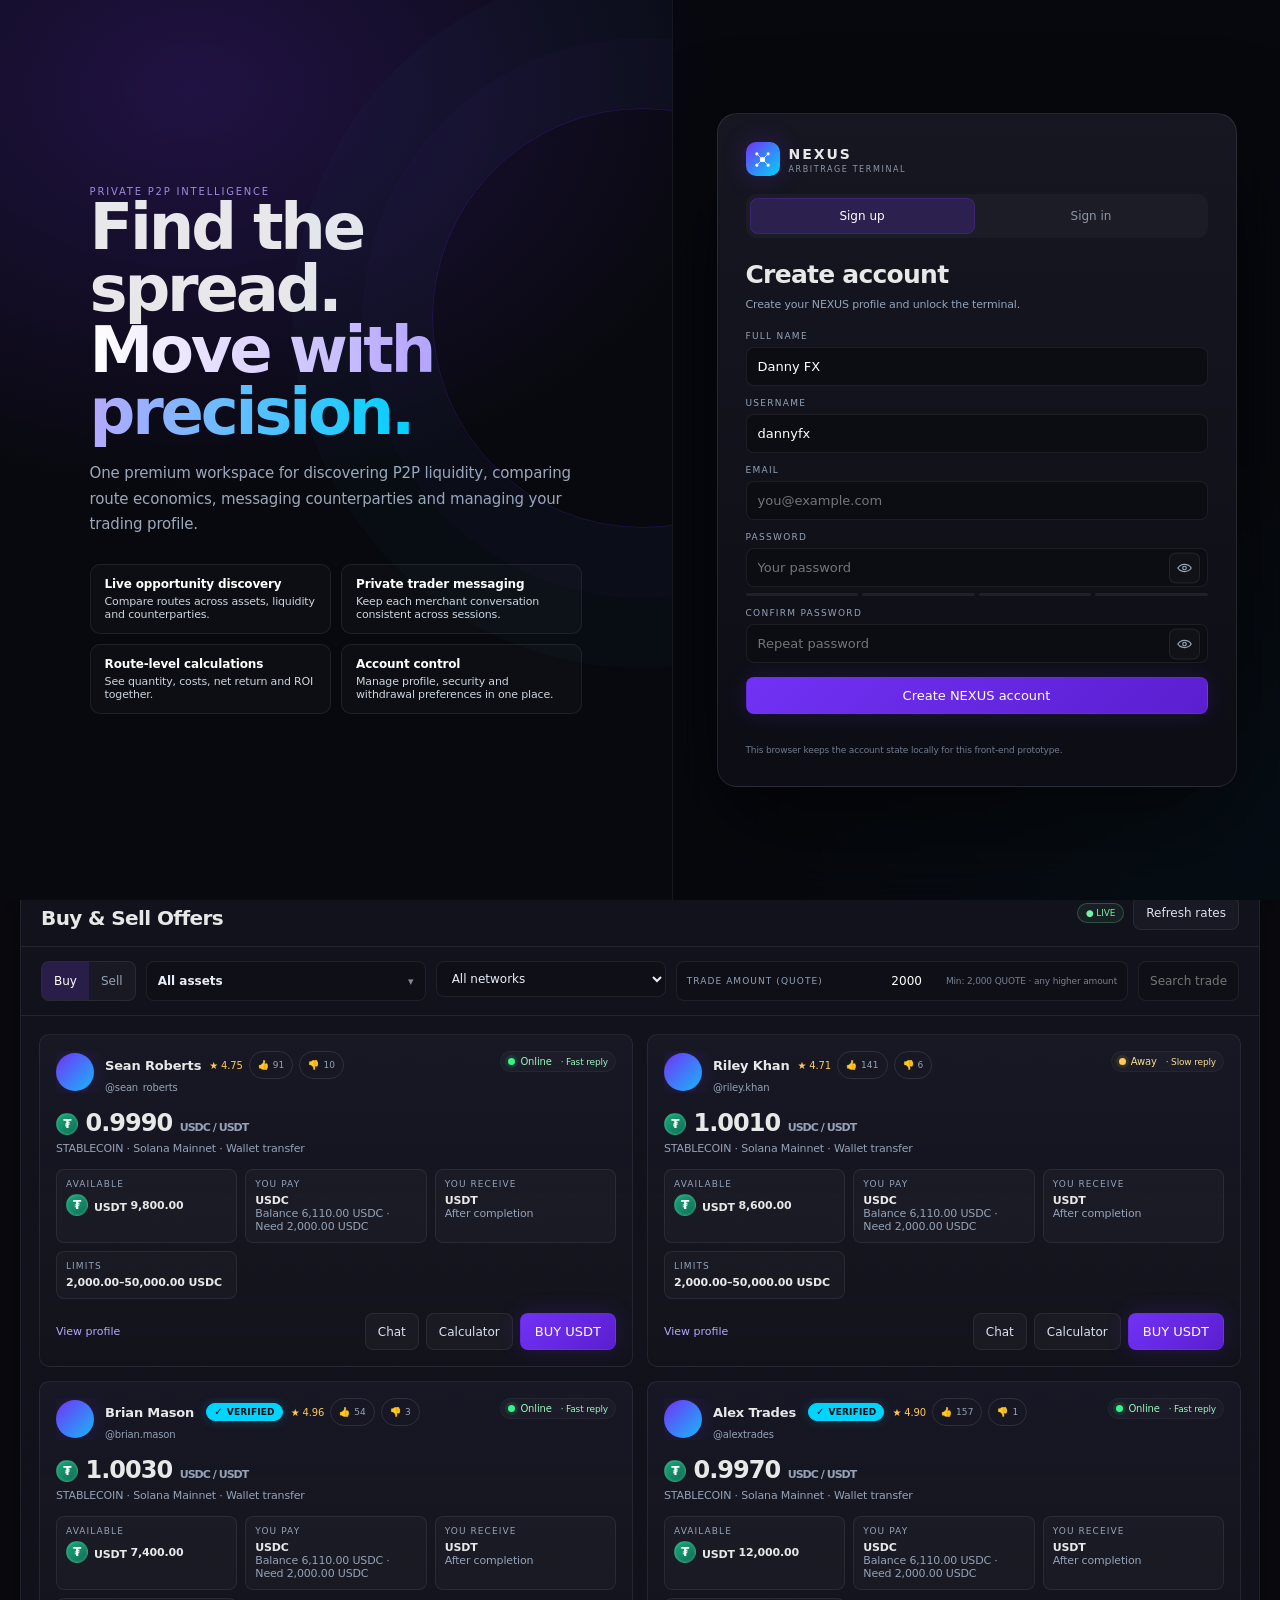
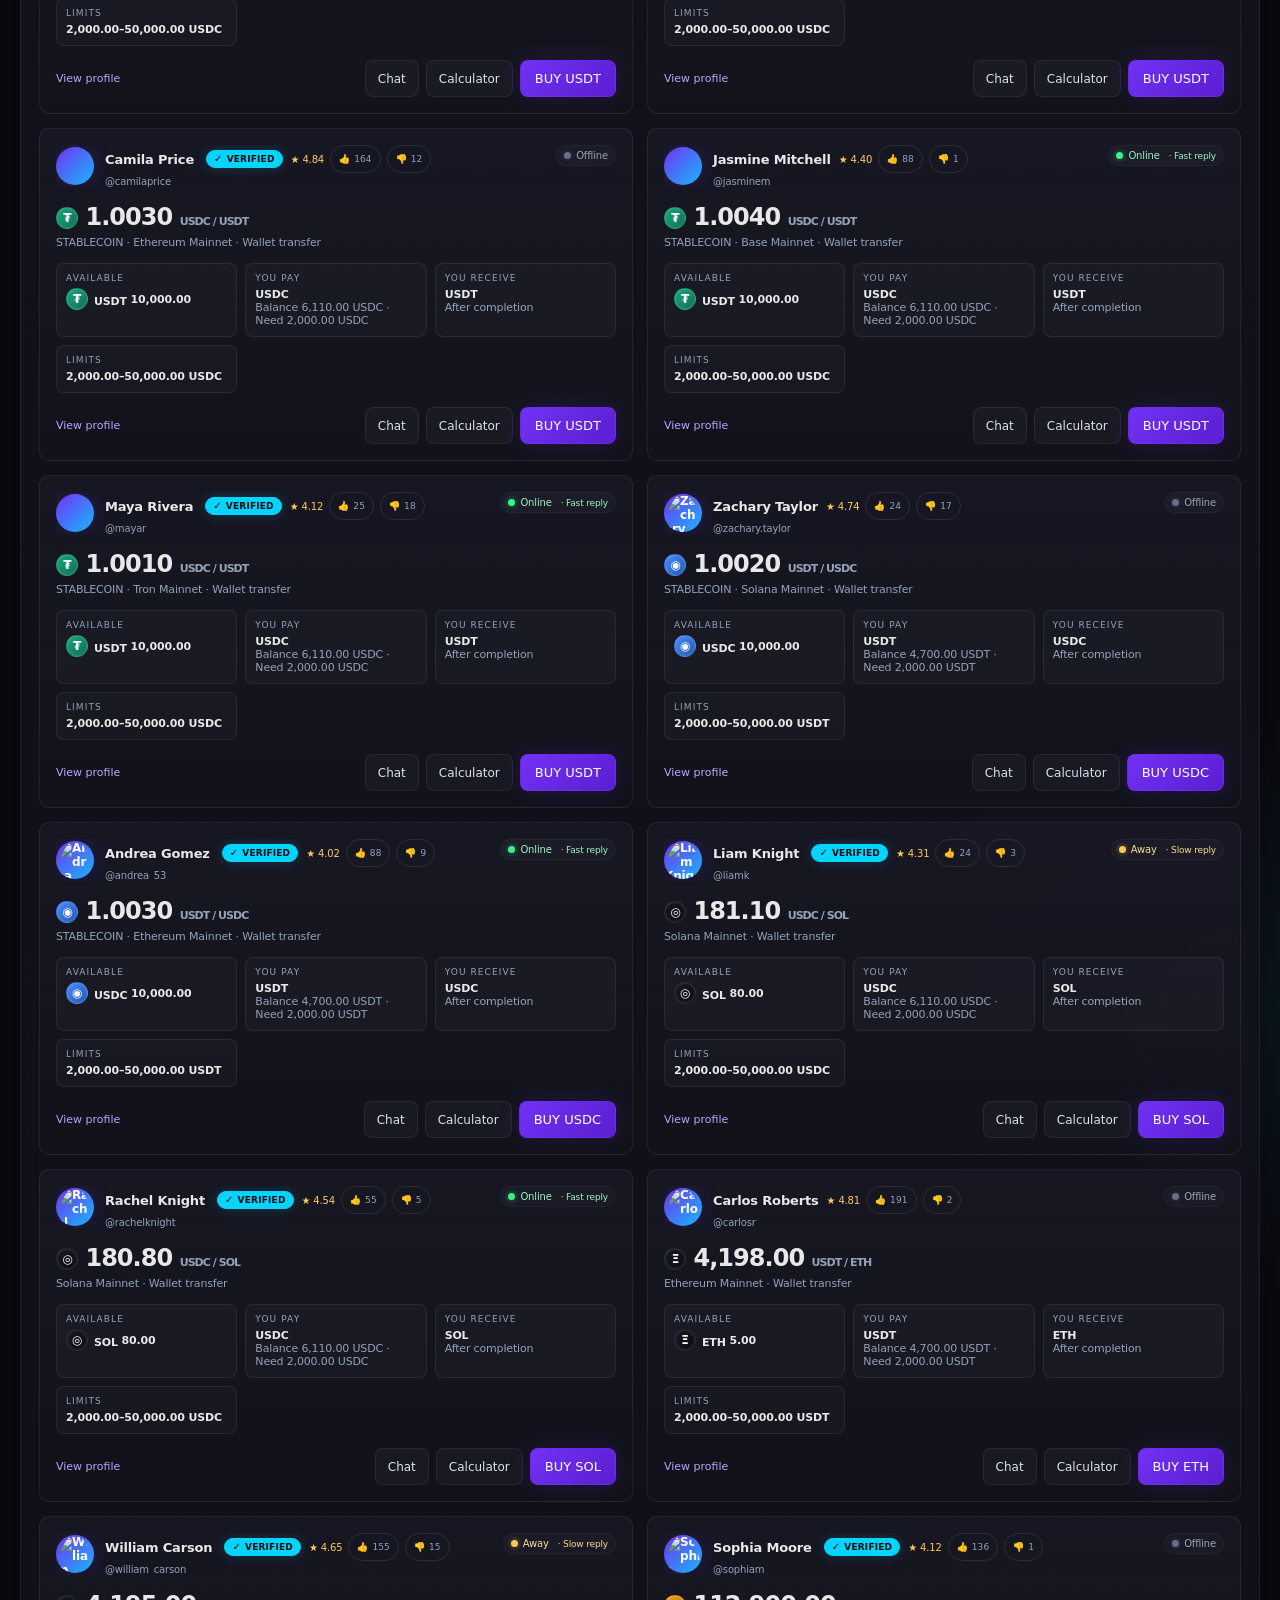
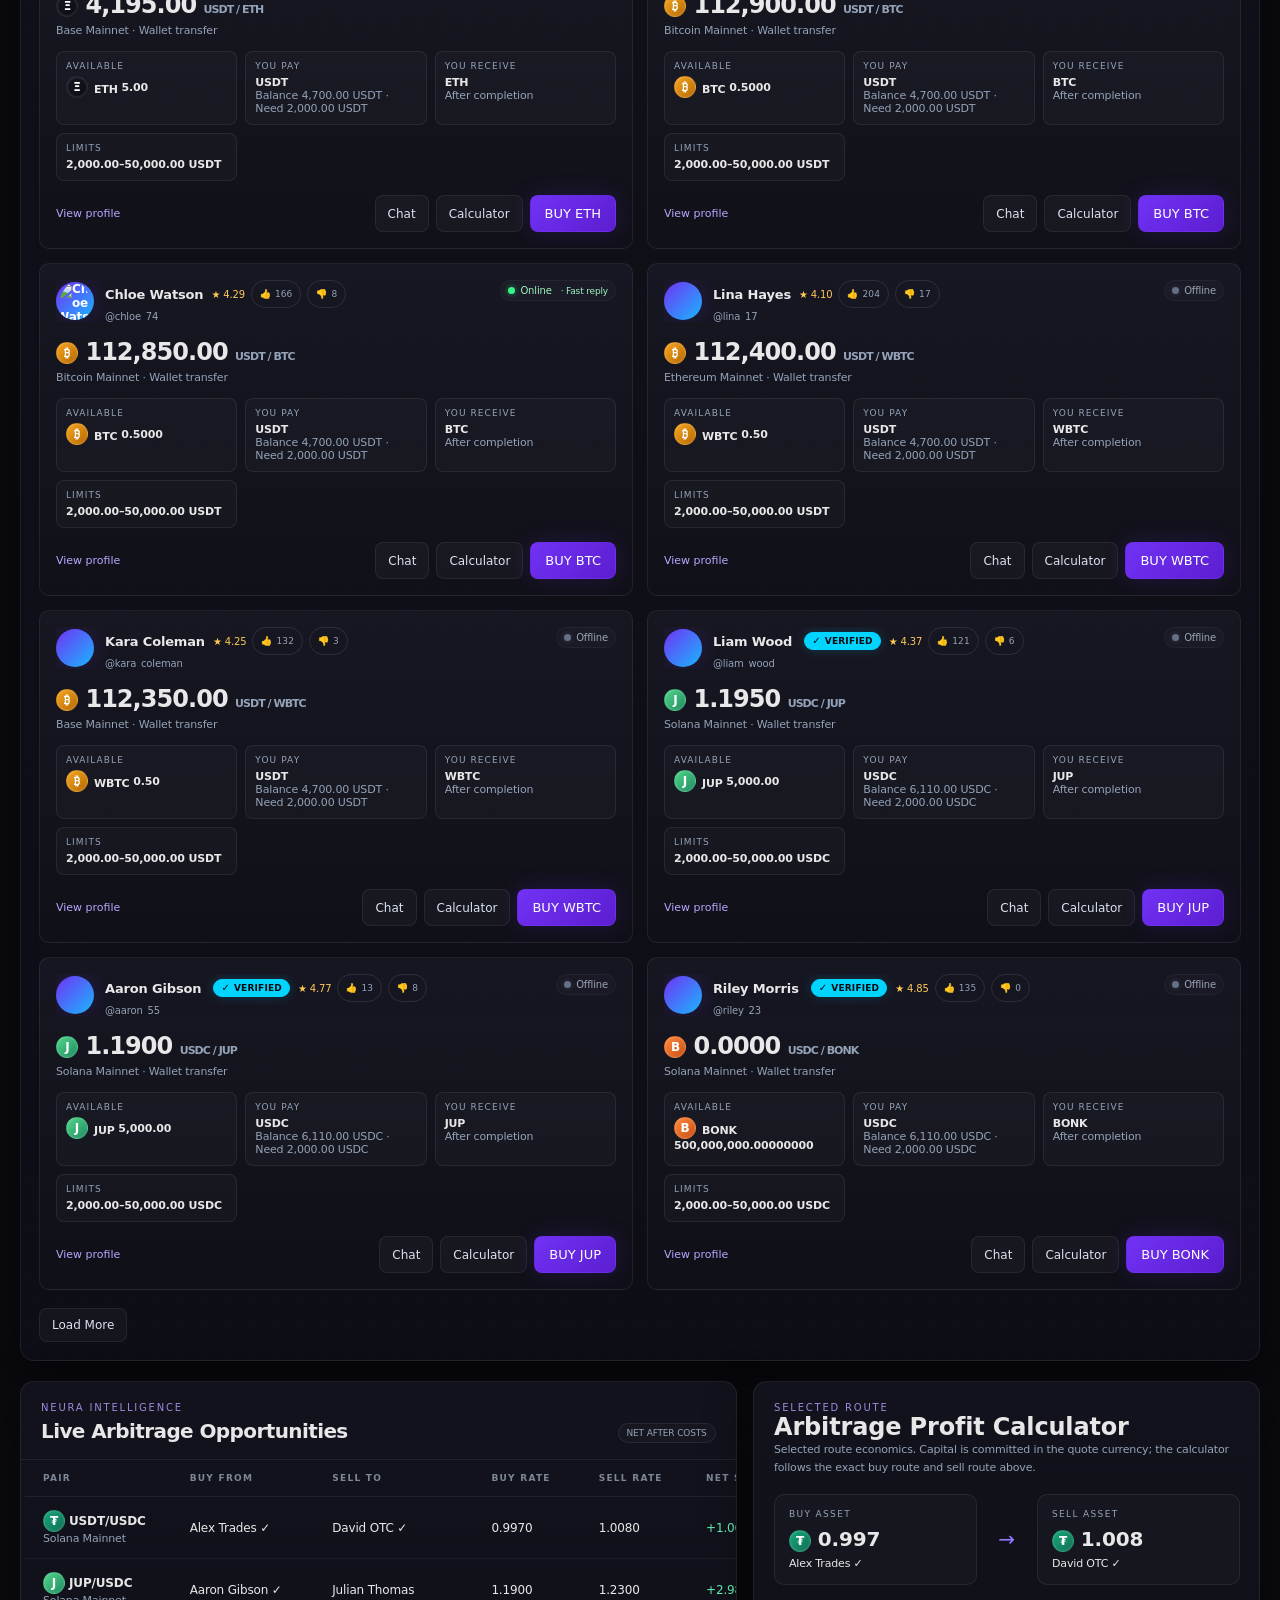
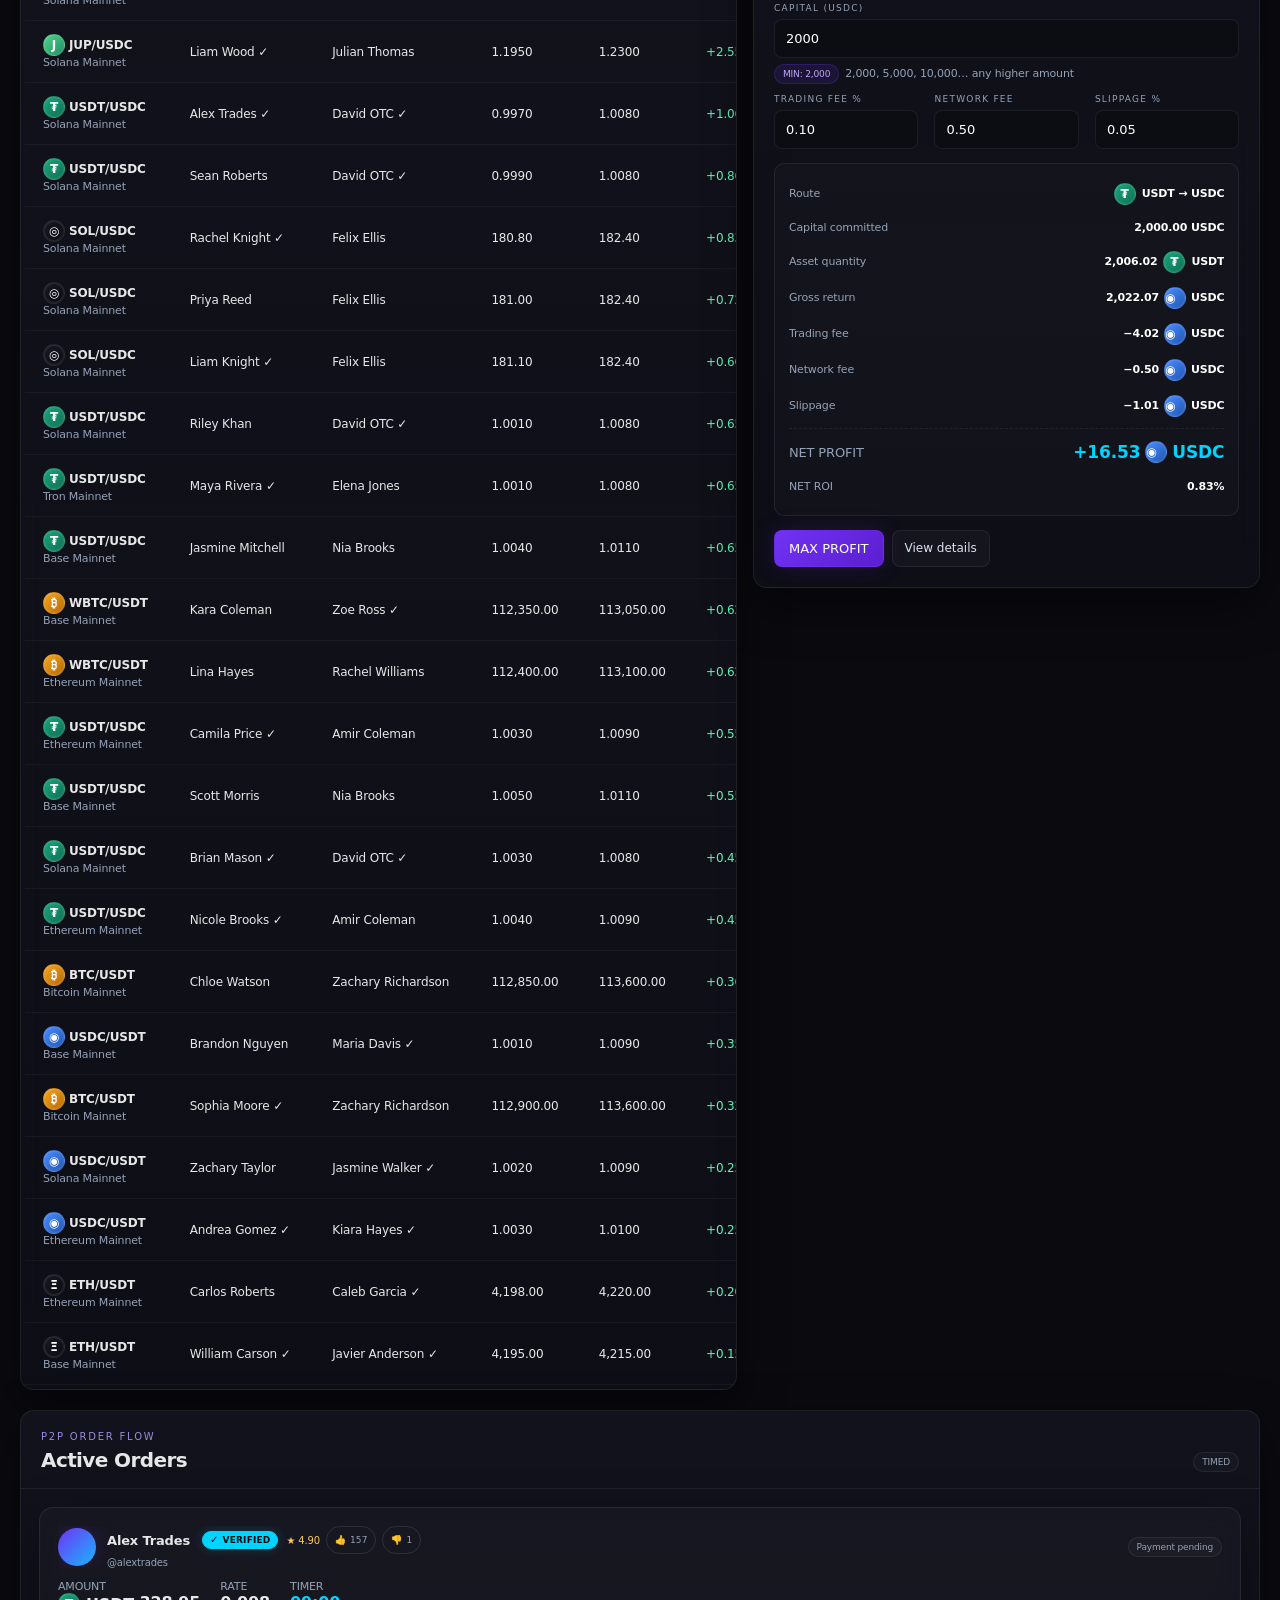
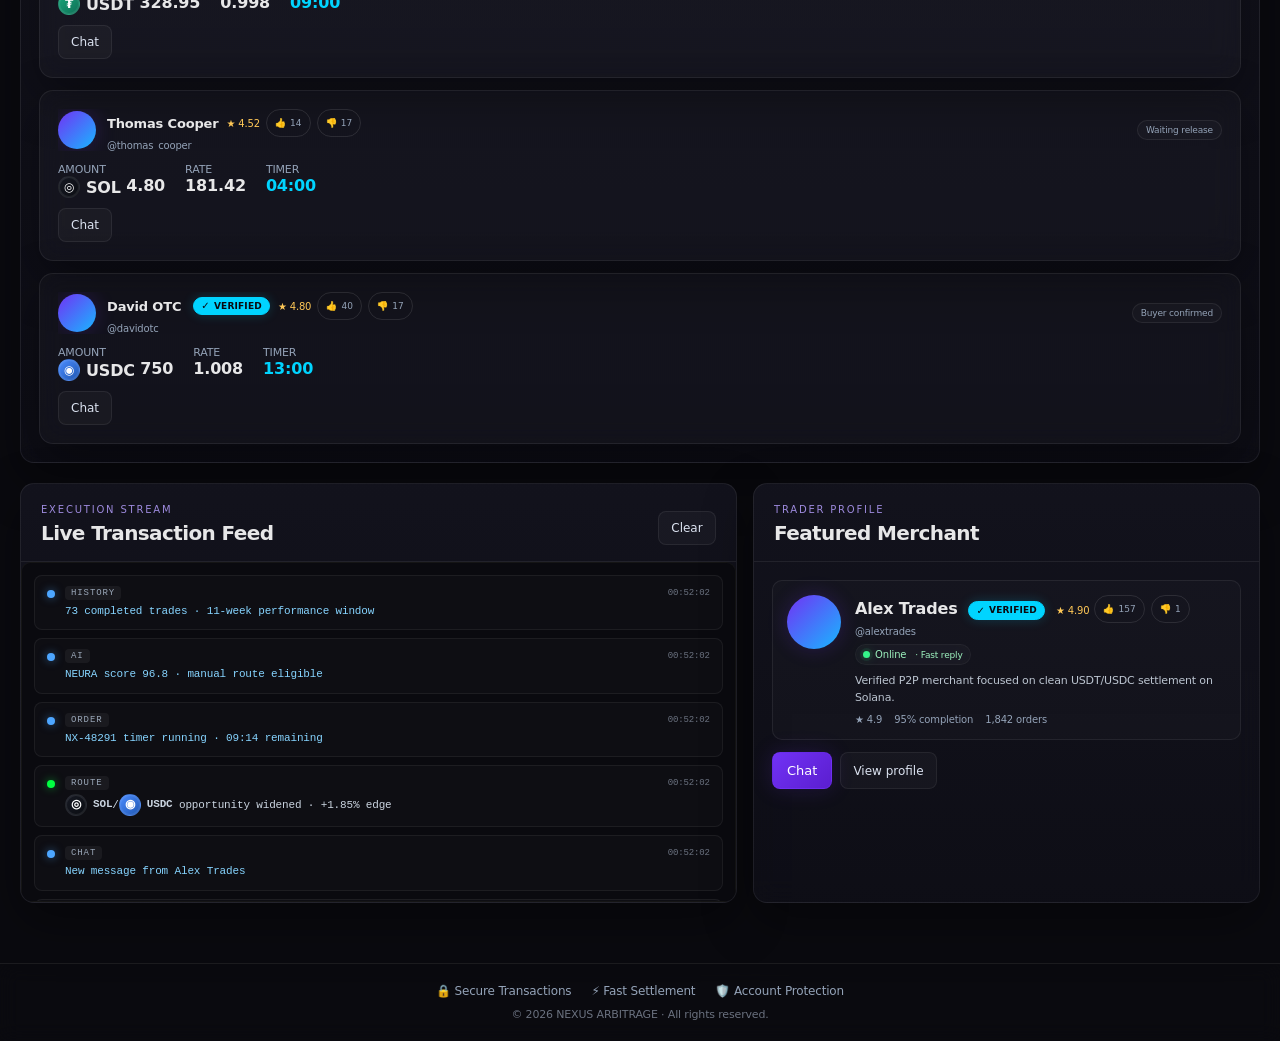
==== commit 51b84dba: "Create index.html" ====
--- a/index.html
+++ b/index.html
@@ -3030,7 +3030,7 @@
                             const btn=document.getElementById('confirmRelease'); if(btn){btn.disabled=true; btn.textContent='Releasing…';}
                             showPushNotification('Release Processing', `Processing release of ${fmt(order.amount,2)} ${o.asset}.`, 'check', 3600);
                             await new Promise(r=>setTimeout(r,900+Math.floor(Math.random()*650)));
-                            try { const r=await escrowAction(order.id,'release'); order=r.order; showPushNotification('Asset Released', `${fmt(order.amount,2)} ${o.asset} released successfully. Order ${order.id} completed.`, 'check', 4800); showToast('Verified escrow released the asset.'); feedLine('P2P', `${fmt(order.amount,2)} ${o.asset} released to completed order ${order.id}`, 'success'); renderOrders(); renderOffers(); closeModal(); openModal(`<div class=\"modal-head\"><div><div class=\"kicker\">ORDER COMPLETE</div><h2 id=\"modalTitle\">Asset Released</h2><div class=\"micro\">${escapeHtml(order.id)} · completed</div></div><button class=\"close\" id=\"closeModal\" aria-label=\"Close\">×</button></div><div class=\"modal-body\"><div class=\"calc\"><div class=\"calc-row\"><span>Status</span><strong>✓ Completed</strong></div><div class=\"calc-row\"><span>Released</span><strong>${fmt(order.amount,2)} ${escapeHtml(o.asset)}</strong></div><div class=\"calc-row\"><span>Network</span><strong>${escapeHtml(o.network)}</strong></div></div><button class=\"primary\" id=\"doneRelease\" style=\"width:100%;margin-top:14px\">DONE</button></div>`); document.getElementById('doneRelease')?.addEventListener('click',closeModal); } catch(e){ showToast(e.message||'Unable to release asset.'); renderOrderModal(); }
+                            try { const r=await escrowAction(order.id,'release'); order=r.order; updateBalanceUI(); showPushNotification('Asset Released', `${fmt(order.amount,2)} ${o.asset} released successfully. Order ${order.id} completed.`, 'check', 4800); showToast('Verified escrow released the asset.'); feedLine('P2P', `${fmt(order.amount,2)} ${o.asset} released to completed order ${order.id}`, 'success'); renderOrders(); renderOffers(); closeModal(); openModal(`<div class=\"modal-head\"><div><div class=\"kicker\">ORDER COMPLETE</div><h2 id=\"modalTitle\">Asset Released</h2><div class=\"micro\">${escapeHtml(order.id)} · completed</div></div><button class=\"close\" id=\"closeModal\" aria-label=\"Close\">×</button></div><div class=\"modal-body\"><div class=\"calc\"><div class=\"calc-row\"><span>Status</span><strong>✓ Completed</strong></div><div class=\"calc-row\"><span>Released</span><strong>${fmt(order.amount,2)} ${escapeHtml(o.asset)}</strong></div><div class=\"calc-row\"><span>Network</span><strong>${escapeHtml(o.network)}</strong></div></div><button class=\"primary\" id=\"doneRelease\" style=\"width:100%;margin-top:14px\">DONE</button></div>`); document.getElementById('doneRelease')?.addEventListener('click',closeModal); } catch(e){ showToast(e.message||'Unable to release asset.'); renderOrderModal(); }
                         });
                     });
                 };
@@ -3663,7 +3663,7 @@
                 // The verification notification is intentionally delayed only after Alex has
                 // completely finished typing the verification message. No extra system typing
                 // indicator is shown during this 4-second verification pause.
-                const delay=4000; // exact verification delay after Alex finishes typing the verification message
+                const delay=5000; // exact verification delay after Alex finishes typing the verification message
                 setTimeout(()=>{
                     const latest=chatStateFor(tid,trader); const lf=latest.facts||{};
                     if(latest.stage!=='verification' || latest.completed) return;
@@ -3671,7 +3671,7 @@
                     if(!stillEvidence) { lf.verification='not_started'; saveChatState(); return; }
                     lf.verification='verified'; lf.assetVerified=true; lf.releaseAllowed=true; latest.stage='verified'; latest.unanswered='release'; saveChatState();
                     syncVerifiedEscrowOrders(tid, trader, lf.offerId ?? null);
-                    // Exact recording sequence: verification message finishes -> 4s -> notification -> 1s -> Verified -> 1.2s -> release instruction.
+                    // Exact recording sequence: verification message finishes -> 5s -> notification -> 2s -> Verified -> 1s -> release instruction.
                     if(!DOM.modalBackdrop.classList.contains('hidden') && state.chatTrader===tid){
                         showPushNotification('Payment Verified', '2,000 USDC payment confirmed. Order ready for asset release.', 'check', 4800);
                     }
@@ -3692,7 +3692,7 @@
                         },typeTime);
                     },wait);
                     // Recording sequence: 4s verification delay -> notification -> 1s pause -> Verified -> 1.2s pause -> release instruction.
-                    sendAlexVerification('Verified.', 1000, ()=>sendAlexVerification('You can release asset now.', 1200));
+                    sendAlexVerification('Verified.', 2000, ()=>sendAlexVerification('You can release asset now.', 1000));
                 },delay);
             }
             function generateContextReply(trader, category, userText='', tid='') {
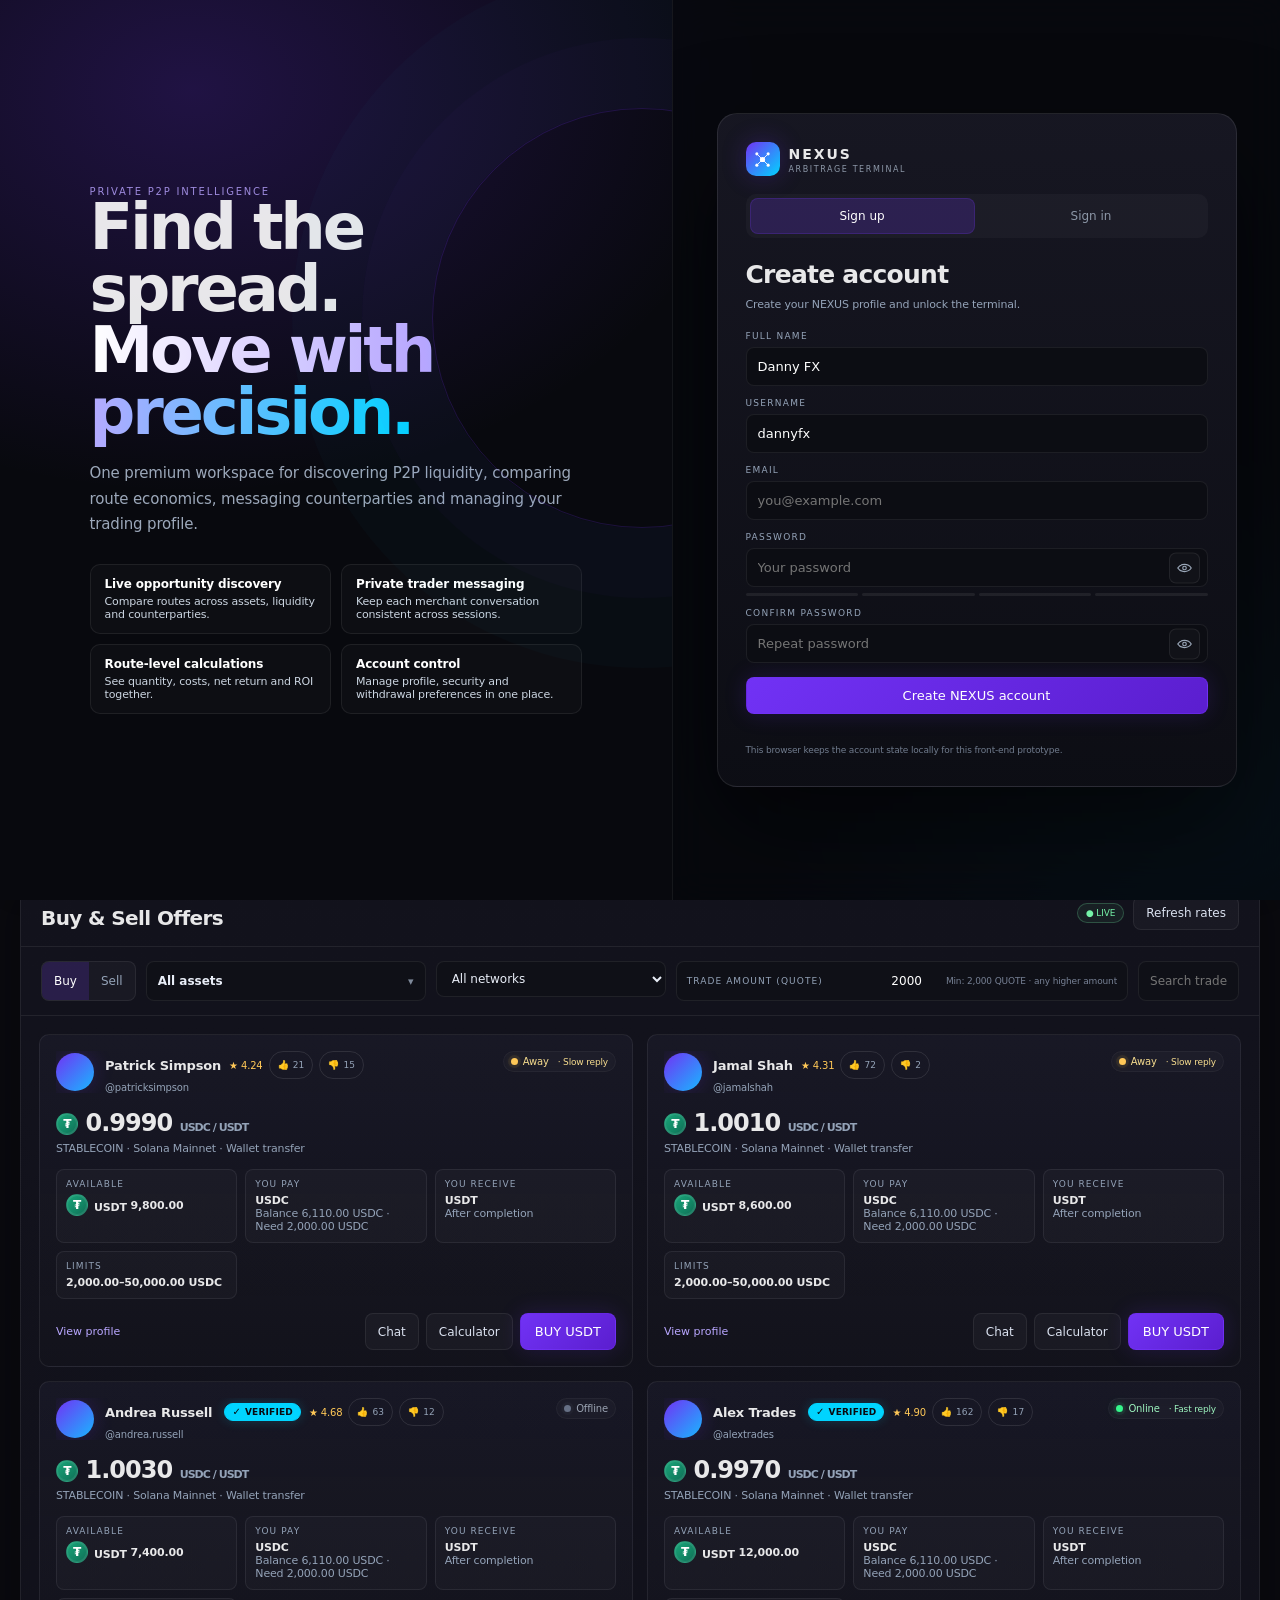
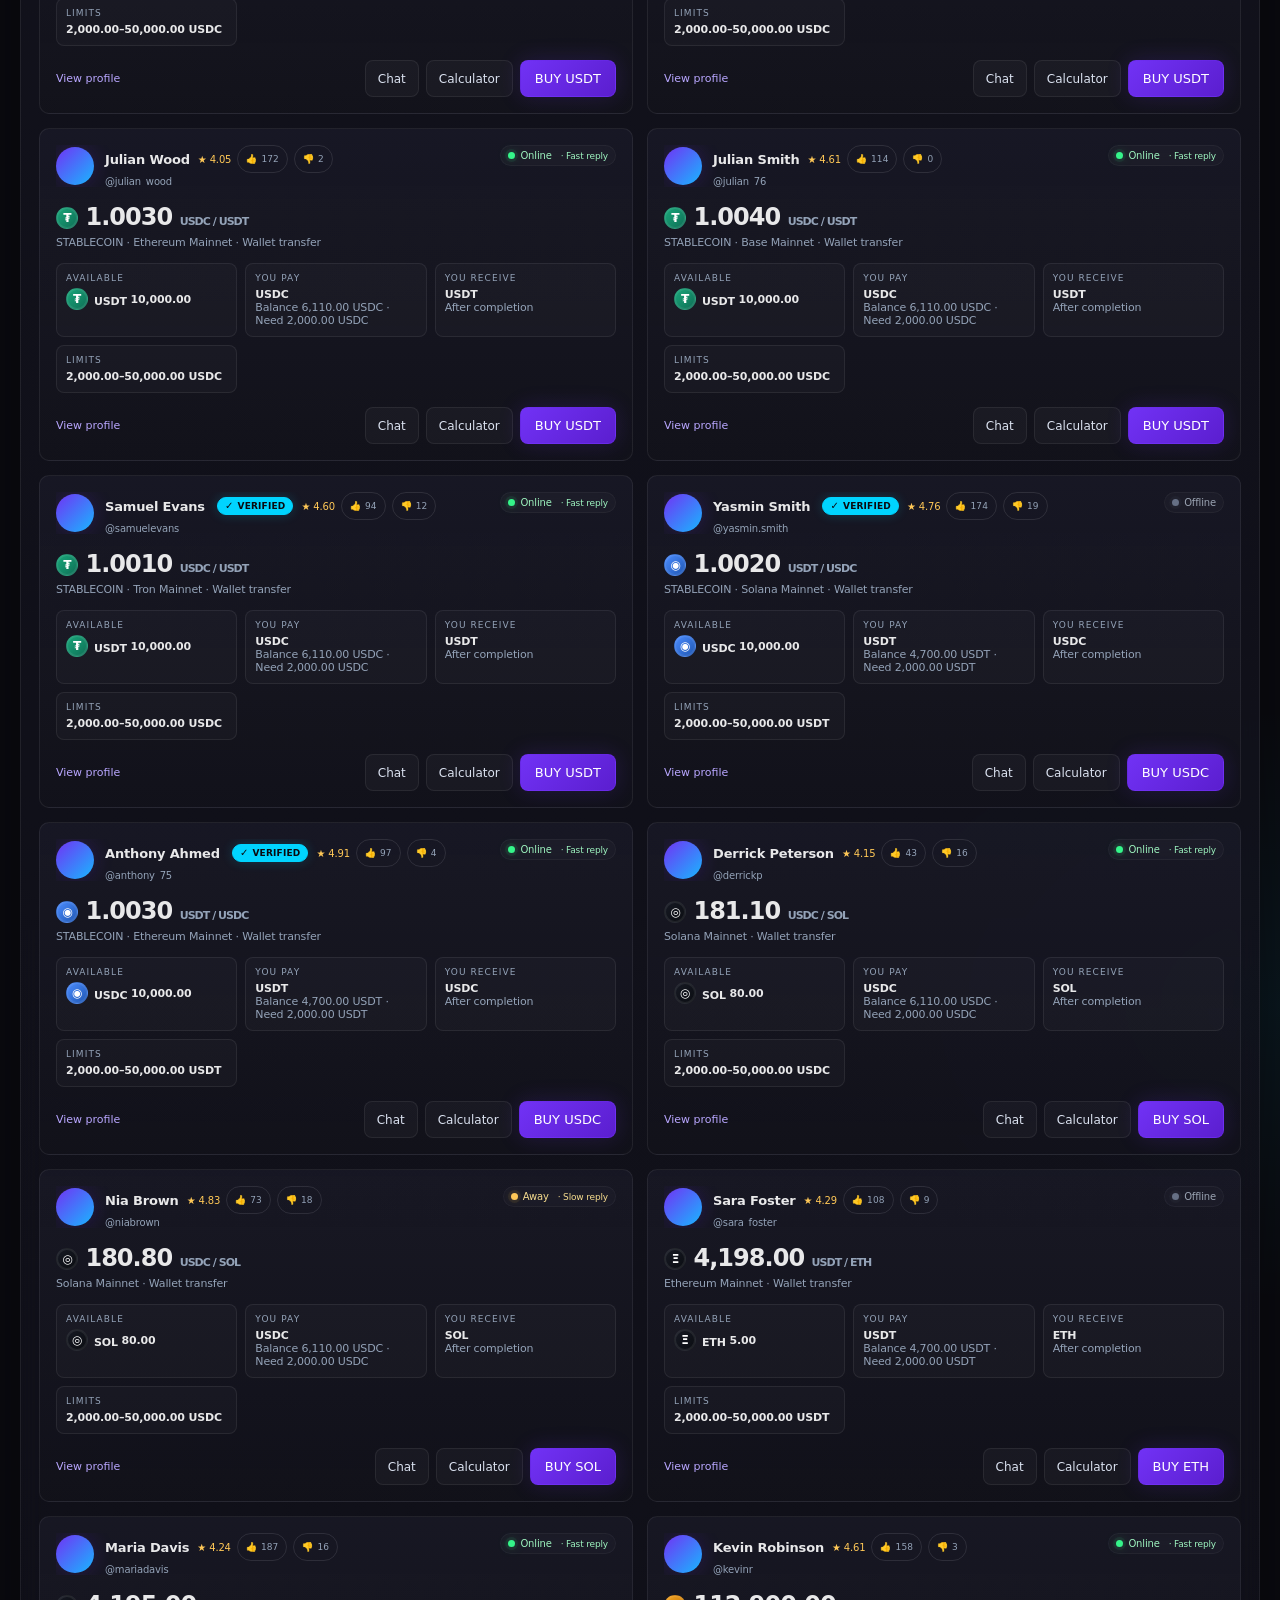
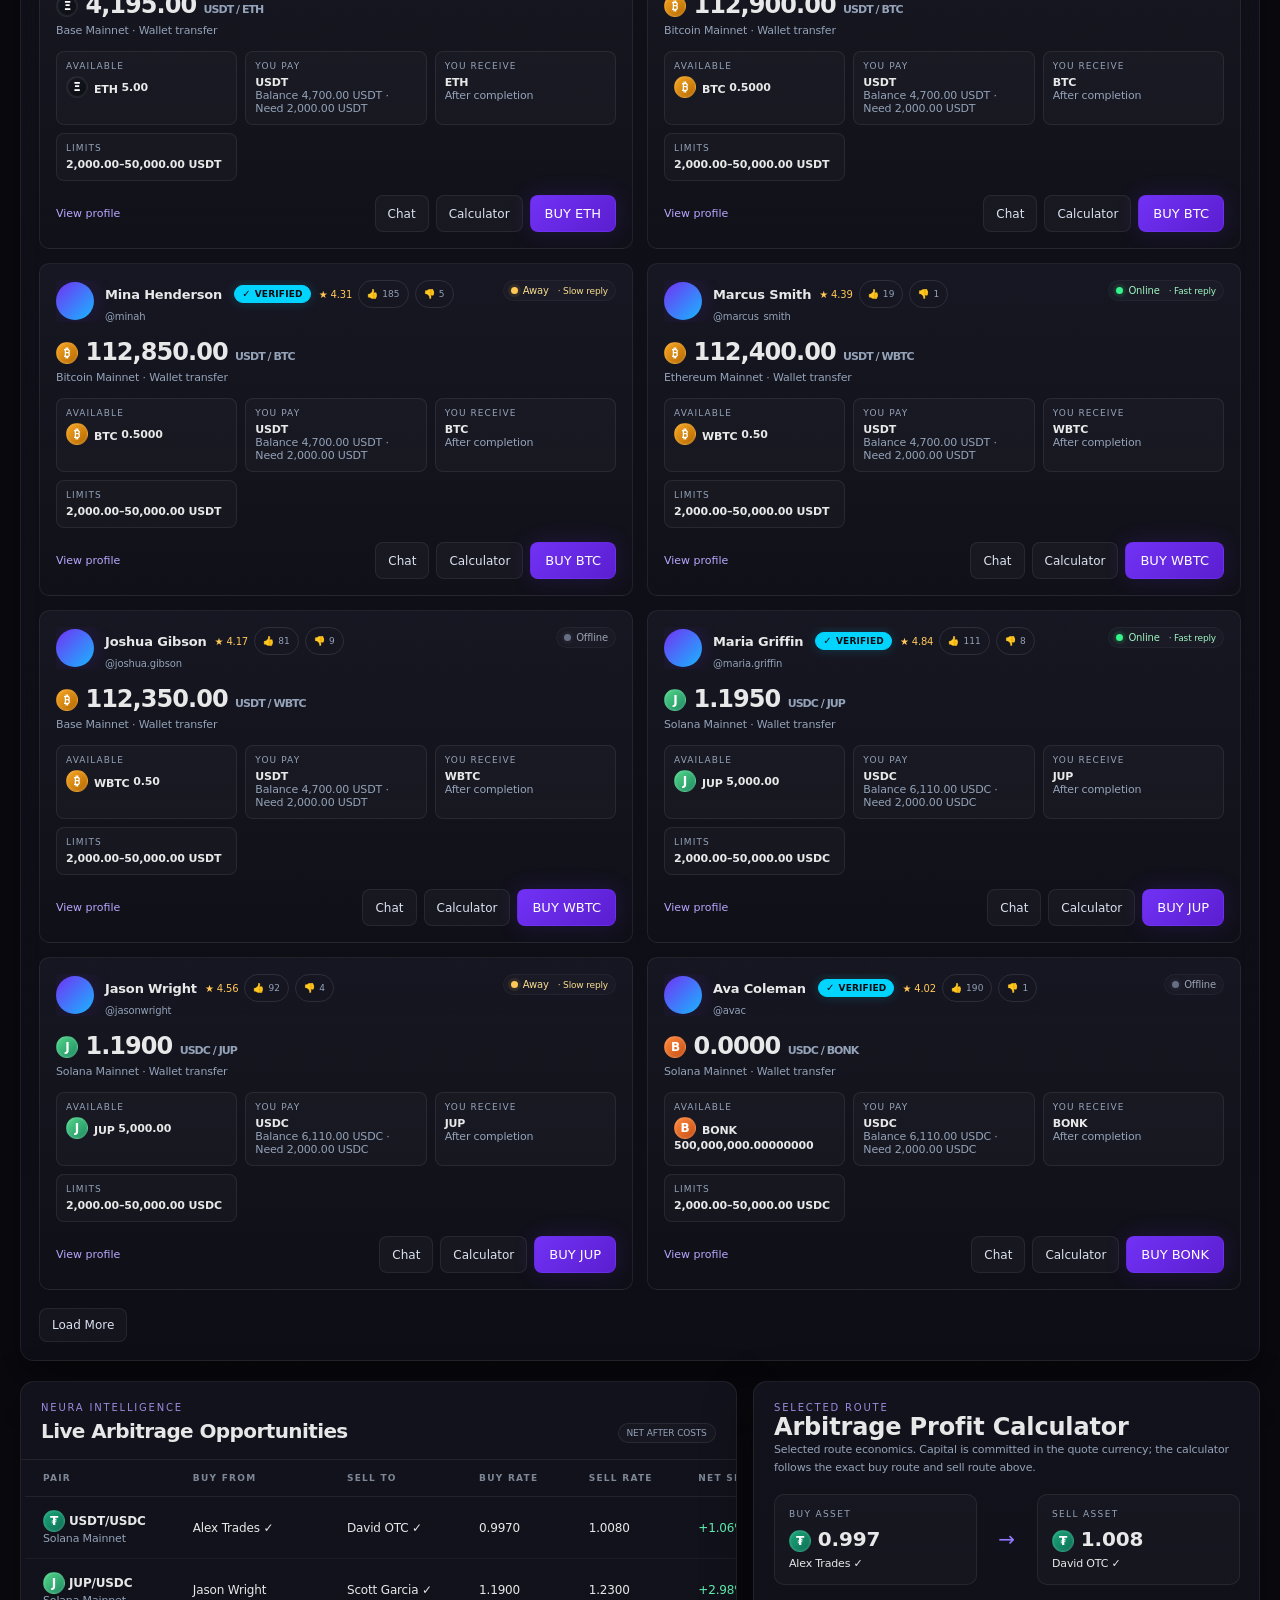
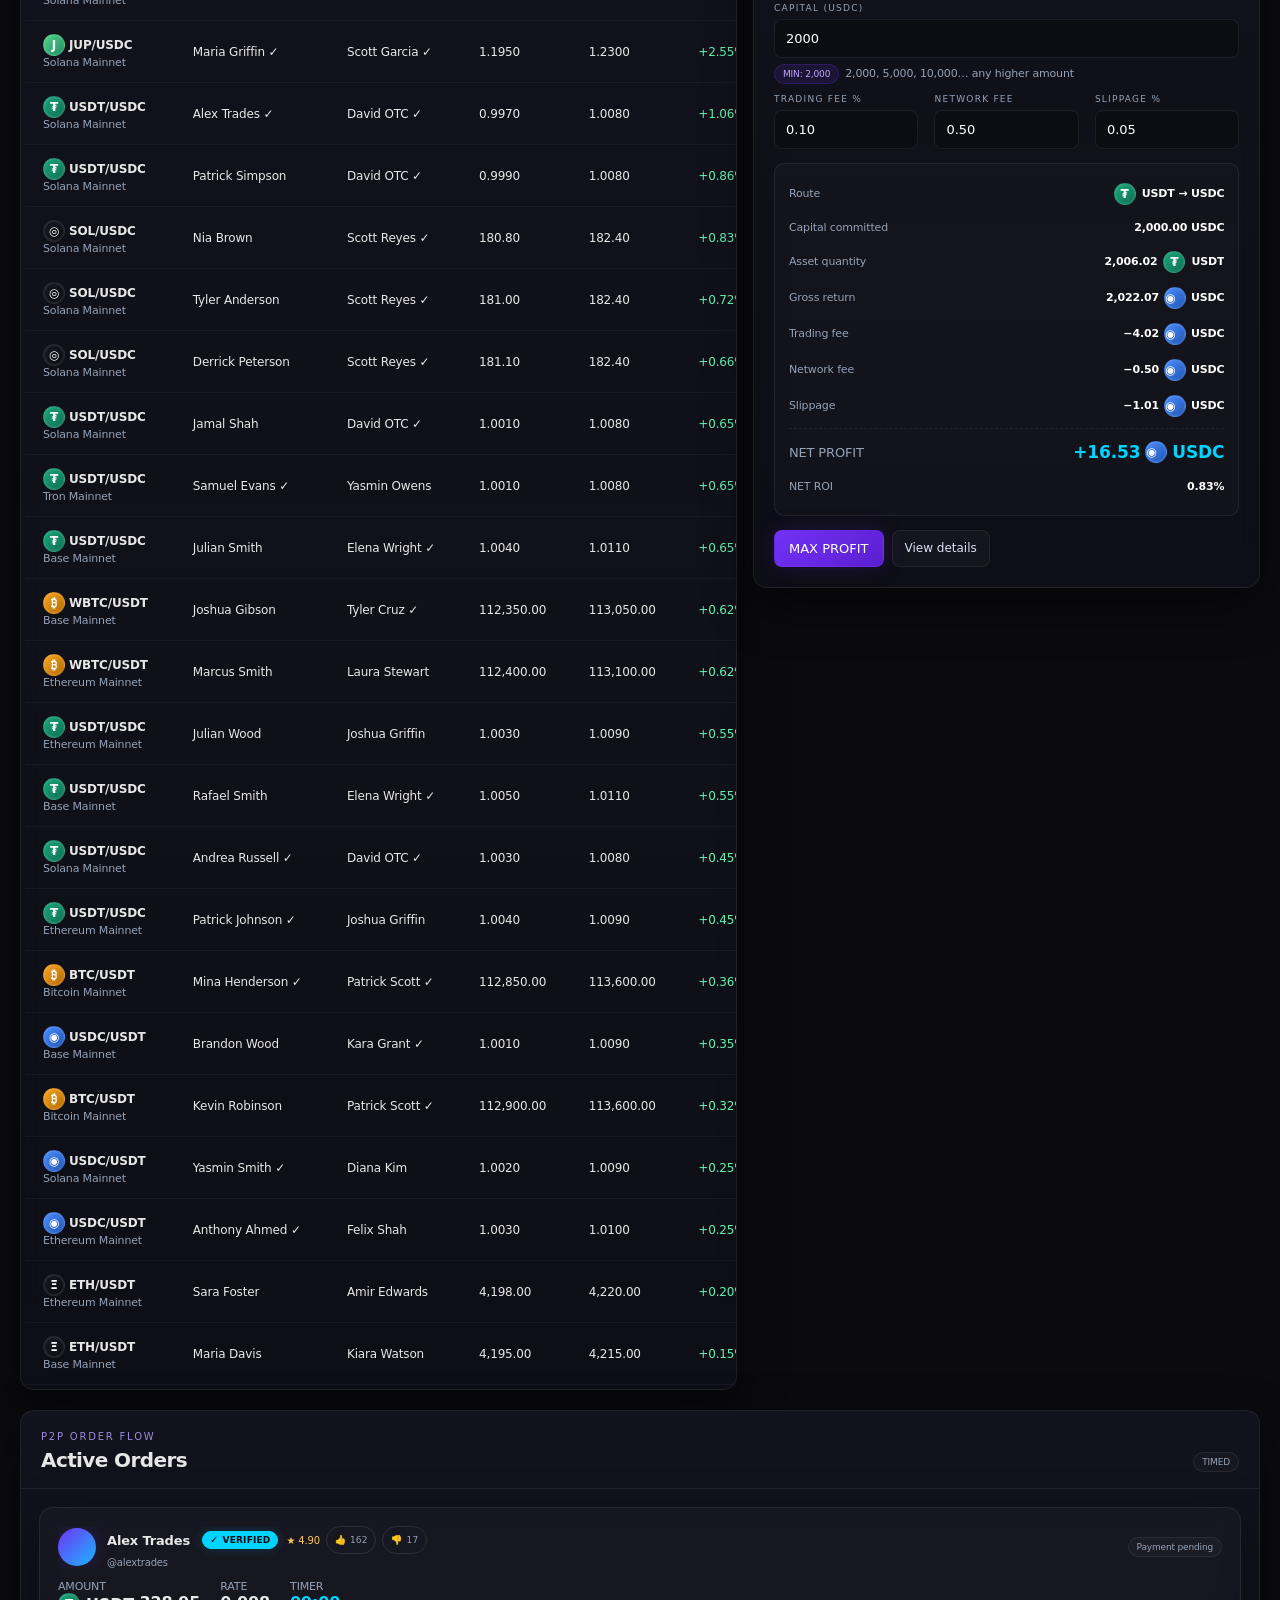
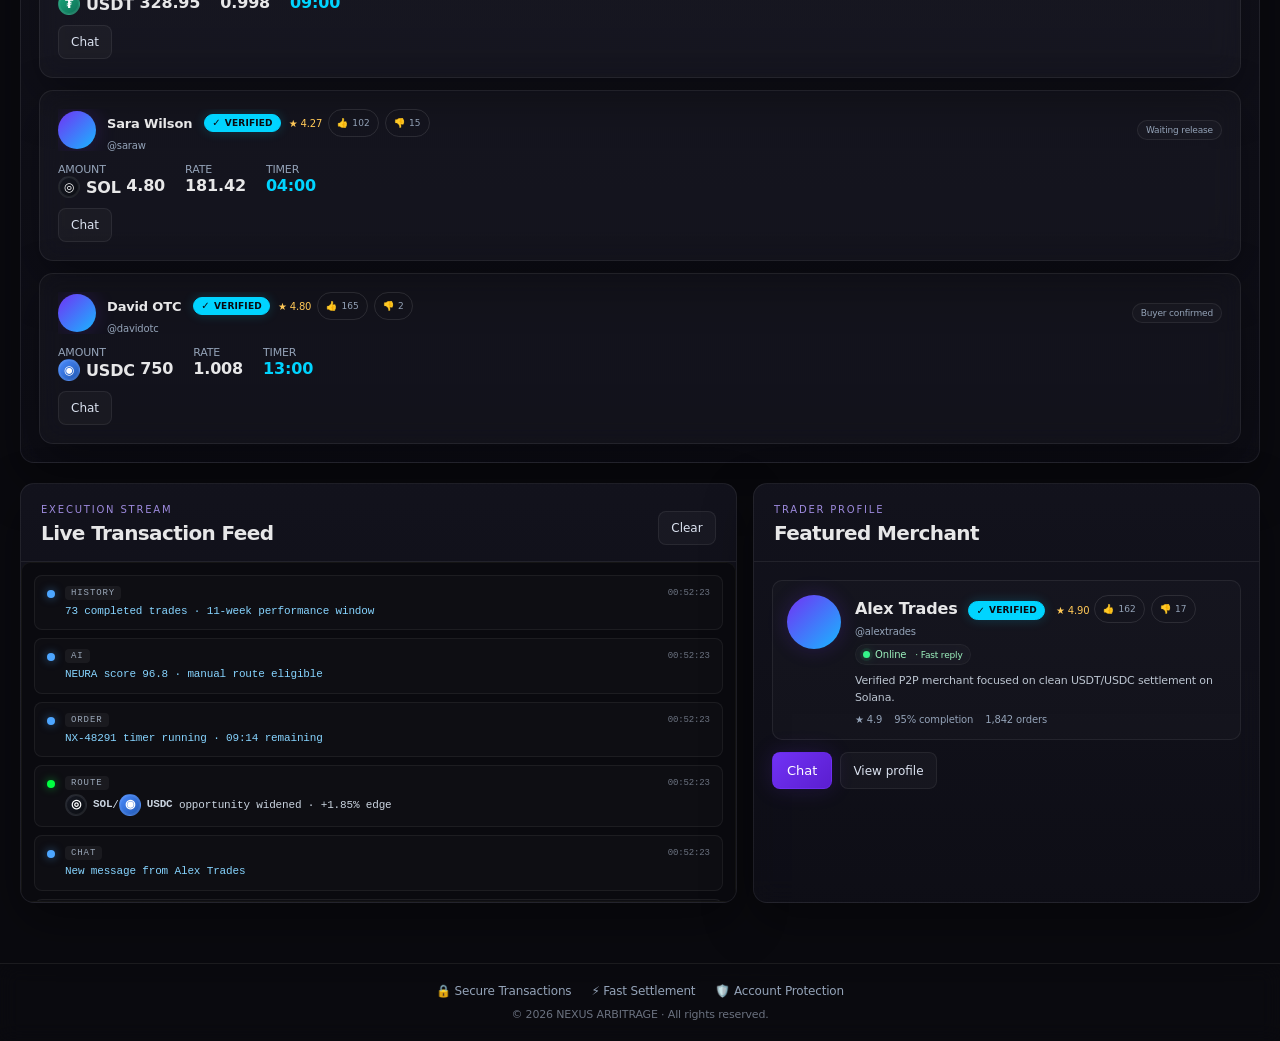
==== commit 7bd5dc29: "Create index.html" ====
--- a/index.html
+++ b/index.html
@@ -2587,7 +2587,8 @@
                 DOM.capitalLabel.textContent='CAPITAL (USDC)';
                 DOM.calcBuyName.textContent='Alex Trades ✓';
                 DOM.calcSellName.textContent='David OTC ✓';
-                DOM.capitalInput.value=String(capital);
+                // Do not rewrite the input while the user is typing.
+                // Reassigning the field on every input event made the minimum value act hardcoded.
                 DOM.calcCapitalDisplay.textContent=`${fmt(capital)} USDC`;
                 const qty=capital/buyRate;
                 const gross=qty*sellRate;
@@ -3028,9 +3029,9 @@
                         document.getElementById('cancelRelease')?.addEventListener('click', () => { closeModal(); showToast('Release cancelled.'); });
                         document.getElementById('confirmRelease')?.addEventListener('click', async () => {
                             const btn=document.getElementById('confirmRelease'); if(btn){btn.disabled=true; btn.textContent='Releasing…';}
-                            showPushNotification('Release Processing', `Processing release of ${fmt(order.amount,2)} ${o.asset}.`, 'check', 3600);
+                            showPushNotification('Release Processing', `Processing release of ${fmt(order.amount,2)} ${o.asset}.`, 'check', 2000);
                             await new Promise(r=>setTimeout(r,900+Math.floor(Math.random()*650)));
-                            try { const r=await escrowAction(order.id,'release'); order=r.order; updateBalanceUI(); showPushNotification('Asset Released', `${fmt(order.amount,2)} ${o.asset} released successfully. Order ${order.id} completed.`, 'check', 4800); showToast('Verified escrow released the asset.'); feedLine('P2P', `${fmt(order.amount,2)} ${o.asset} released to completed order ${order.id}`, 'success'); renderOrders(); renderOffers(); closeModal(); openModal(`<div class=\"modal-head\"><div><div class=\"kicker\">ORDER COMPLETE</div><h2 id=\"modalTitle\">Asset Released</h2><div class=\"micro\">${escapeHtml(order.id)} · completed</div></div><button class=\"close\" id=\"closeModal\" aria-label=\"Close\">×</button></div><div class=\"modal-body\"><div class=\"calc\"><div class=\"calc-row\"><span>Status</span><strong>✓ Completed</strong></div><div class=\"calc-row\"><span>Released</span><strong>${fmt(order.amount,2)} ${escapeHtml(o.asset)}</strong></div><div class=\"calc-row\"><span>Network</span><strong>${escapeHtml(o.network)}</strong></div></div><button class=\"primary\" id=\"doneRelease\" style=\"width:100%;margin-top:14px\">DONE</button></div>`); document.getElementById('doneRelease')?.addEventListener('click',closeModal); } catch(e){ showToast(e.message||'Unable to release asset.'); renderOrderModal(); }
+                            try { const r=await escrowAction(order.id,'release'); order=r.order; updateBalanceUI(); showPushNotification('Asset Released', `${fmt(order.amount,2)} ${o.asset} released successfully. Order ${order.id} completed.`, 'check', 2000); showToast('Verified escrow released the asset.'); feedLine('P2P', `${fmt(order.amount,2)} ${o.asset} released to completed order ${order.id}`, 'success'); renderOrders(); renderOffers(); closeModal(); openModal(`<div class=\"modal-head\"><div><div class=\"kicker\">ORDER COMPLETE</div><h2 id=\"modalTitle\">Asset Released</h2><div class=\"micro\">${escapeHtml(order.id)} · completed</div></div><button class=\"close\" id=\"closeModal\" aria-label=\"Close\">×</button></div><div class=\"modal-body\"><div class=\"calc\"><div class=\"calc-row\"><span>Status</span><strong>✓ Completed</strong></div><div class=\"calc-row\"><span>Released</span><strong>${fmt(order.amount,2)} ${escapeHtml(o.asset)}</strong></div><div class=\"calc-row\"><span>Network</span><strong>${escapeHtml(o.network)}</strong></div></div><button class=\"primary\" id=\"doneRelease\" style=\"width:100%;margin-top:14px\">DONE</button></div>`); document.getElementById('doneRelease')?.addEventListener('click',closeModal); } catch(e){ showToast(e.message||'Unable to release asset.'); renderOrderModal(); }
                         });
                     });
                 };
@@ -3673,7 +3674,7 @@
                     syncVerifiedEscrowOrders(tid, trader, lf.offerId ?? null);
                     // Exact recording sequence: verification message finishes -> 5s -> notification -> 2s -> Verified -> 1s -> release instruction.
                     if(!DOM.modalBackdrop.classList.contains('hidden') && state.chatTrader===tid){
-                        showPushNotification('Payment Verified', '2,000 USDC payment confirmed. Order ready for asset release.', 'check', 4800);
+                        showPushNotification('Payment Verified', '2,000 USDC payment confirmed. Order ready for asset release.', 'check', 7000);
                     }
                     const sendAlexVerification = (text, wait=0, done) => setTimeout(()=>{
                         if(state.chatTrader!==tid || DOM.modalBackdrop.classList.contains('hidden')) return;
@@ -3692,7 +3693,7 @@
                         },typeTime);
                     },wait);
                     // Recording sequence: 4s verification delay -> notification -> 1s pause -> Verified -> 1.2s pause -> release instruction.
-                    sendAlexVerification('Verified.', 2000, ()=>sendAlexVerification('You can release asset now.', 1000));
+                    sendAlexVerification('Verified.', 3000, ()=>sendAlexVerification('You can release asset now.', 1000));
                 },delay);
             }
             function generateContextReply(trader, category, userText='', tid='') {
@@ -4530,6 +4531,21 @@
                     const rawText = DOM.capitalInput.value.trim();
                     const data = getArbOpportunities();
                     const route = getSelectedArb(data);
+                    if (RECORDING_MODE) {
+                        if (rawText === '') {
+                            DOM.capitalError.classList.add('hidden');
+                            return;
+                        }
+                        const raw = Number(rawText);
+                        if (!Number.isFinite(raw) || raw < 2000) {
+                            DOM.capitalError.classList.remove('hidden');
+                            DOM.capitalError.textContent = 'Minimum amount is 2,000';
+                            return;
+                        }
+                        DOM.capitalError.classList.add('hidden');
+                        if (route) updateRecordingCalculator(route, raw);
+                        return;
+                    }
                     if (rawText === '') {
                         DOM.capitalError.classList.add('hidden');
                         if (commit) {
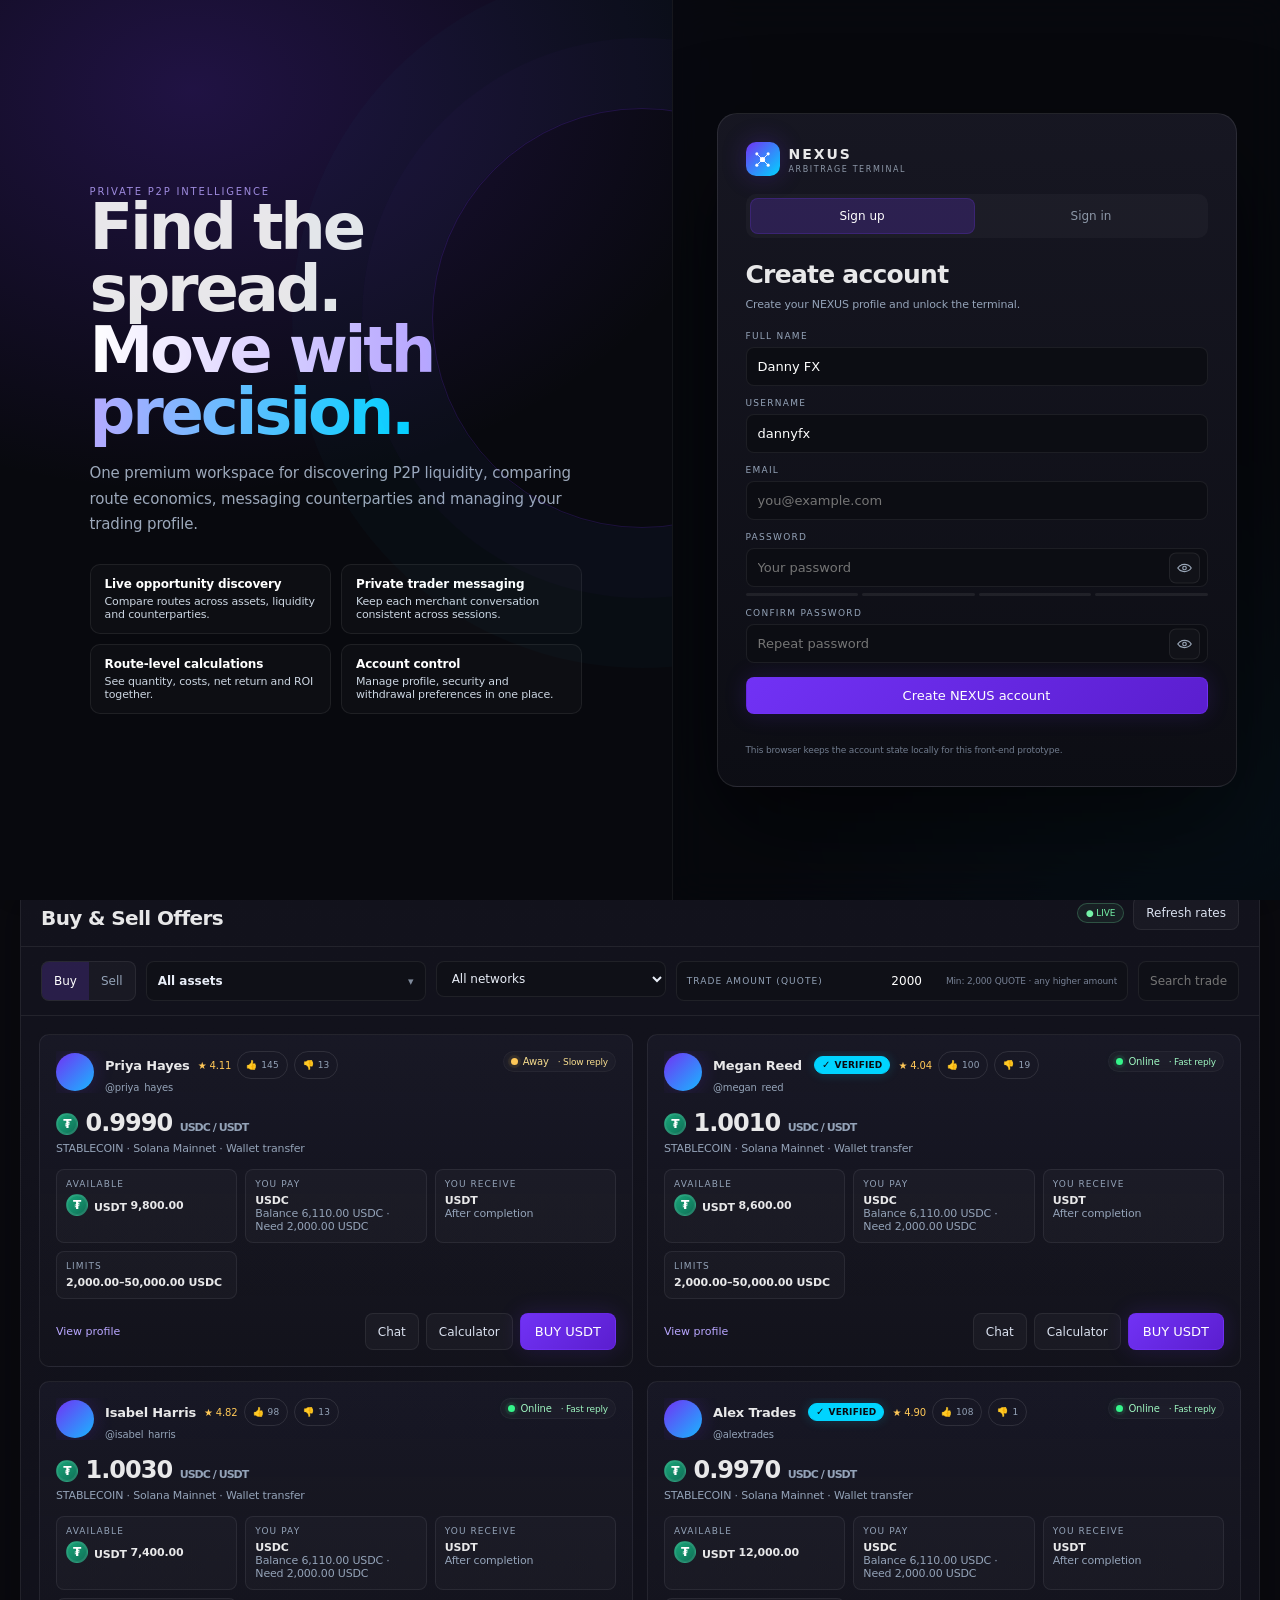
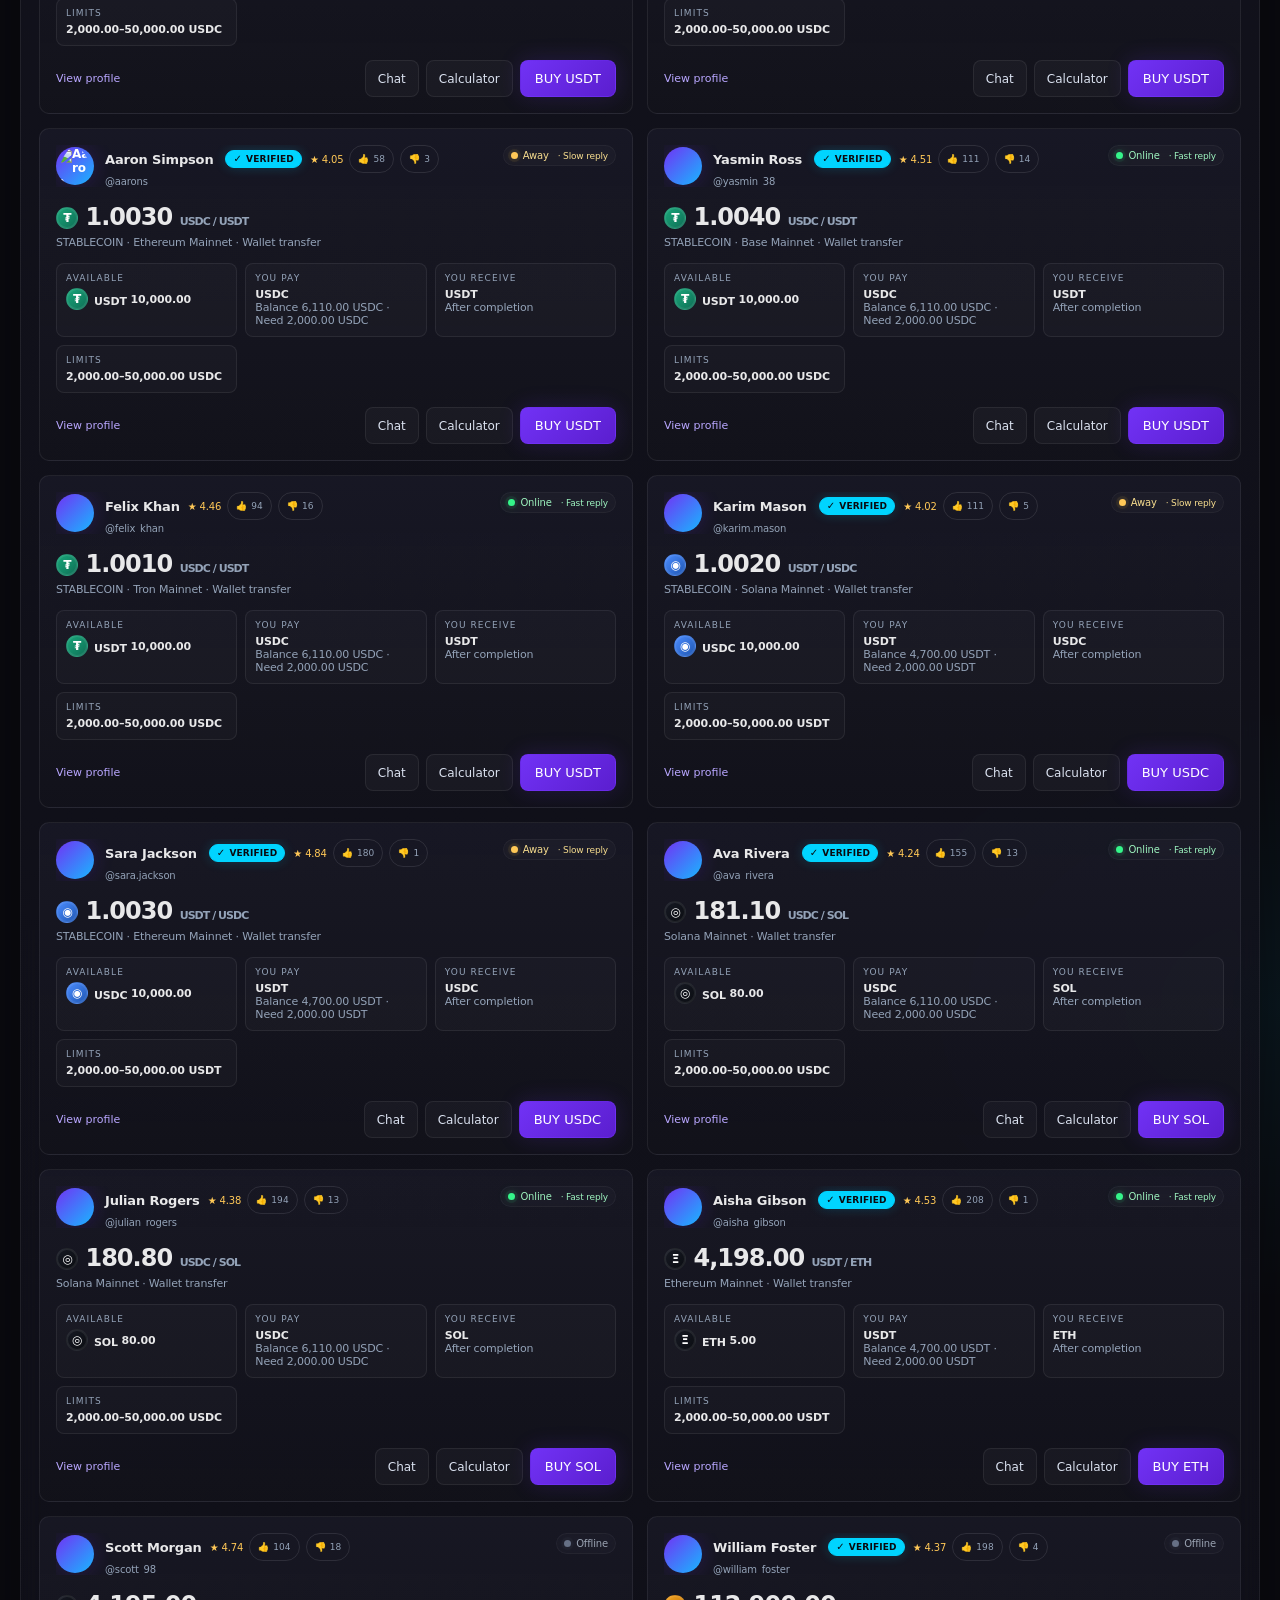
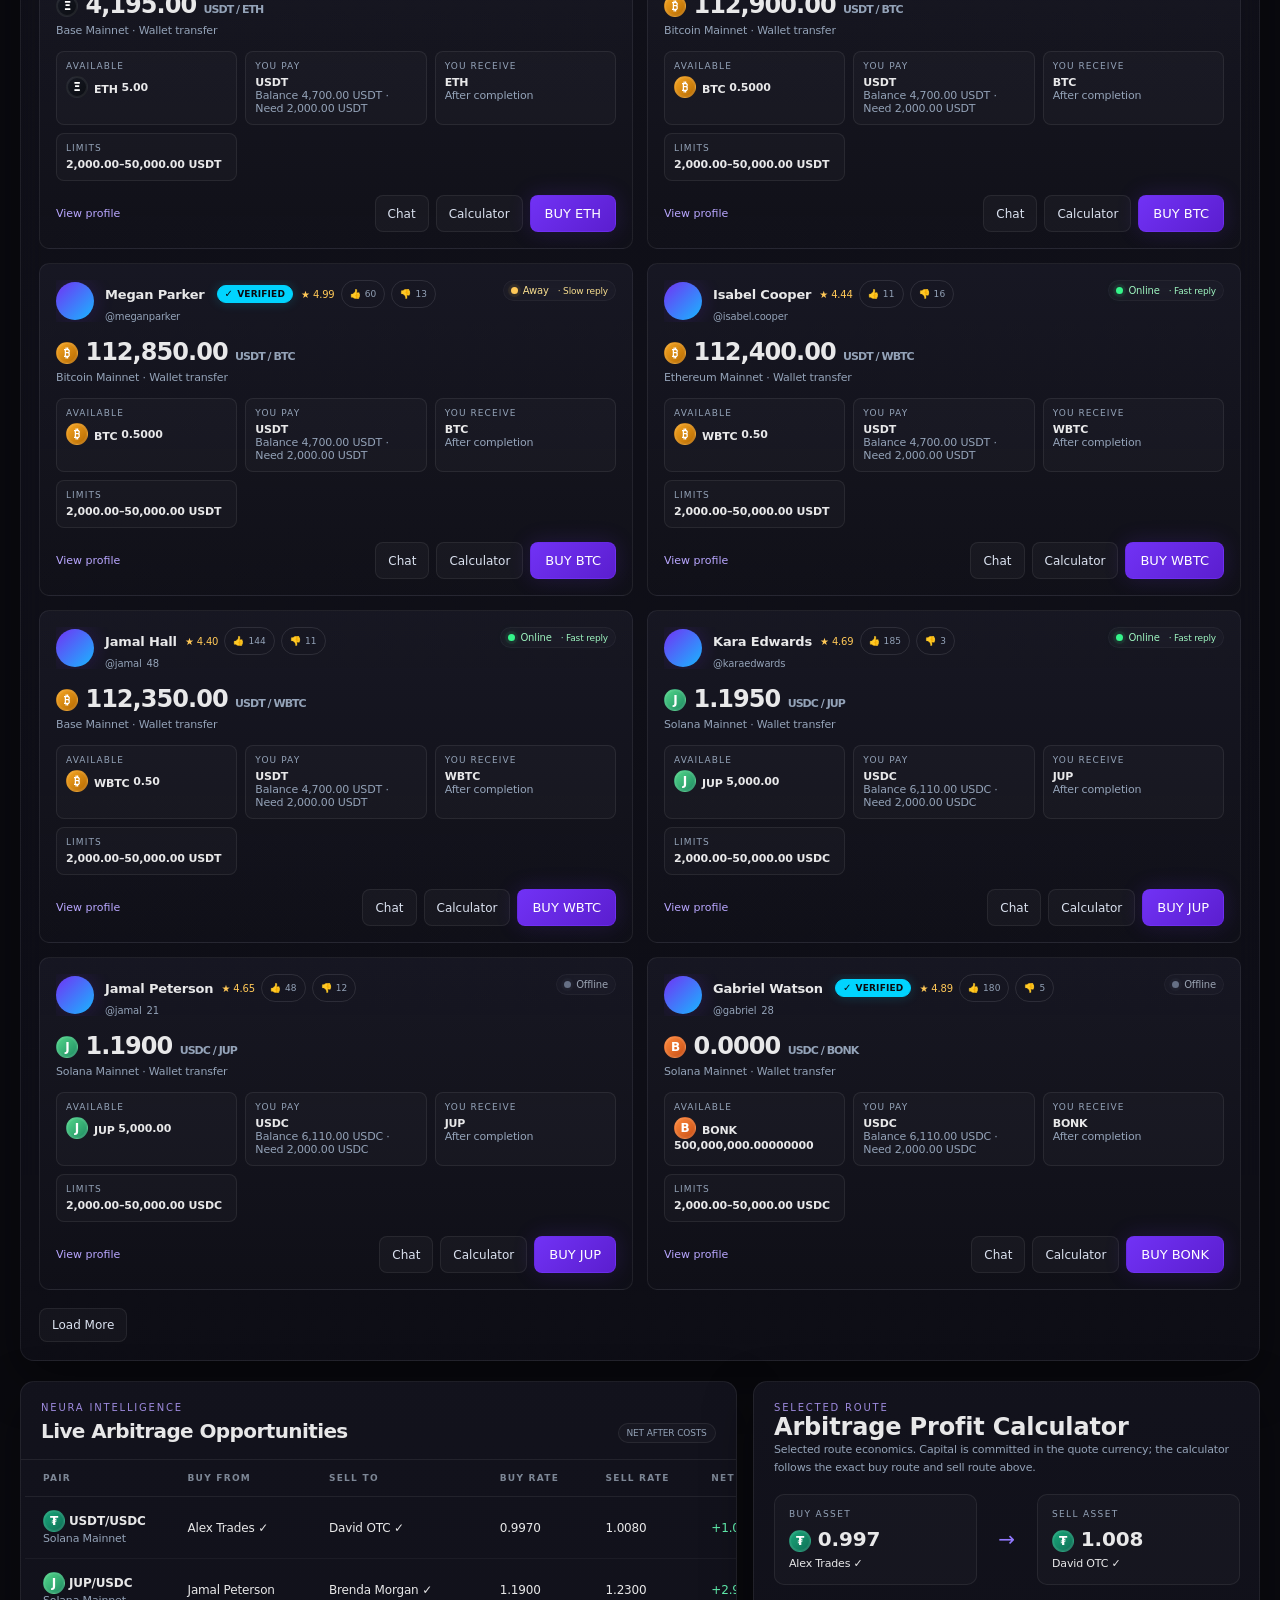
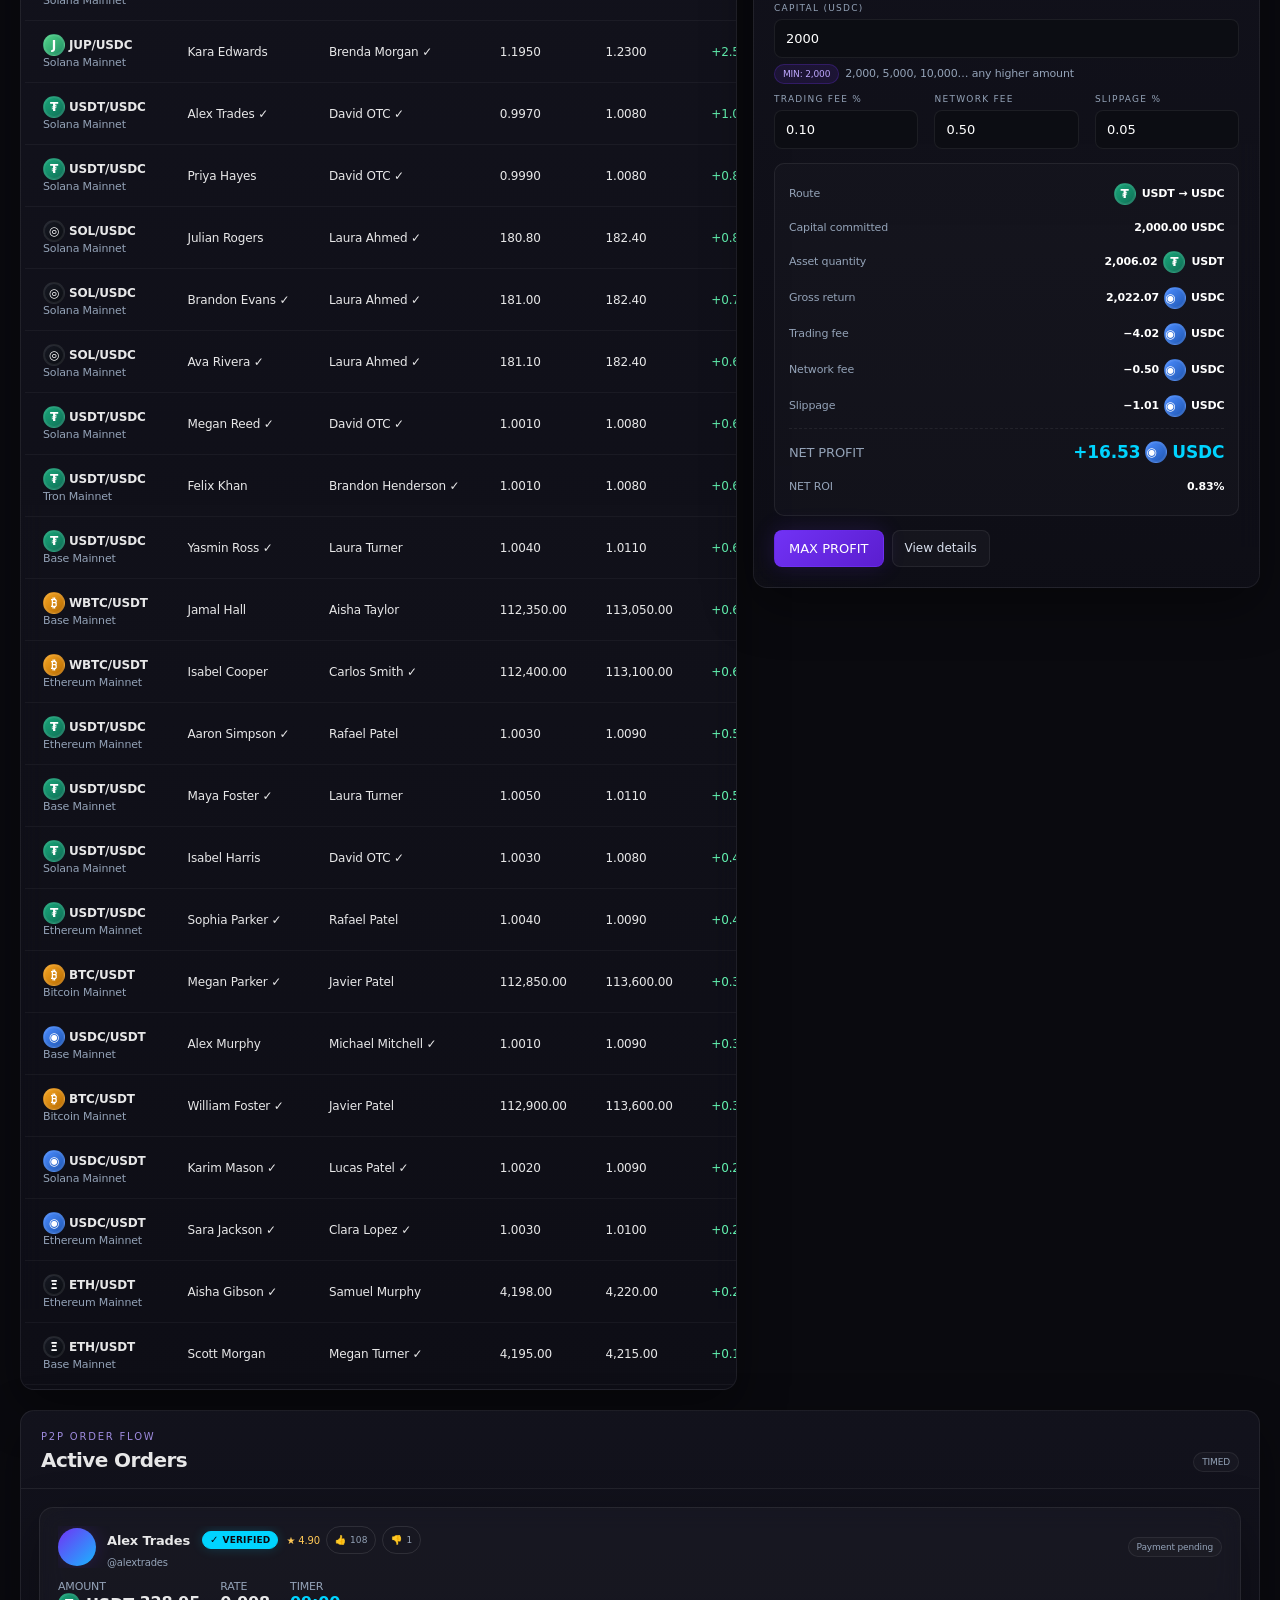
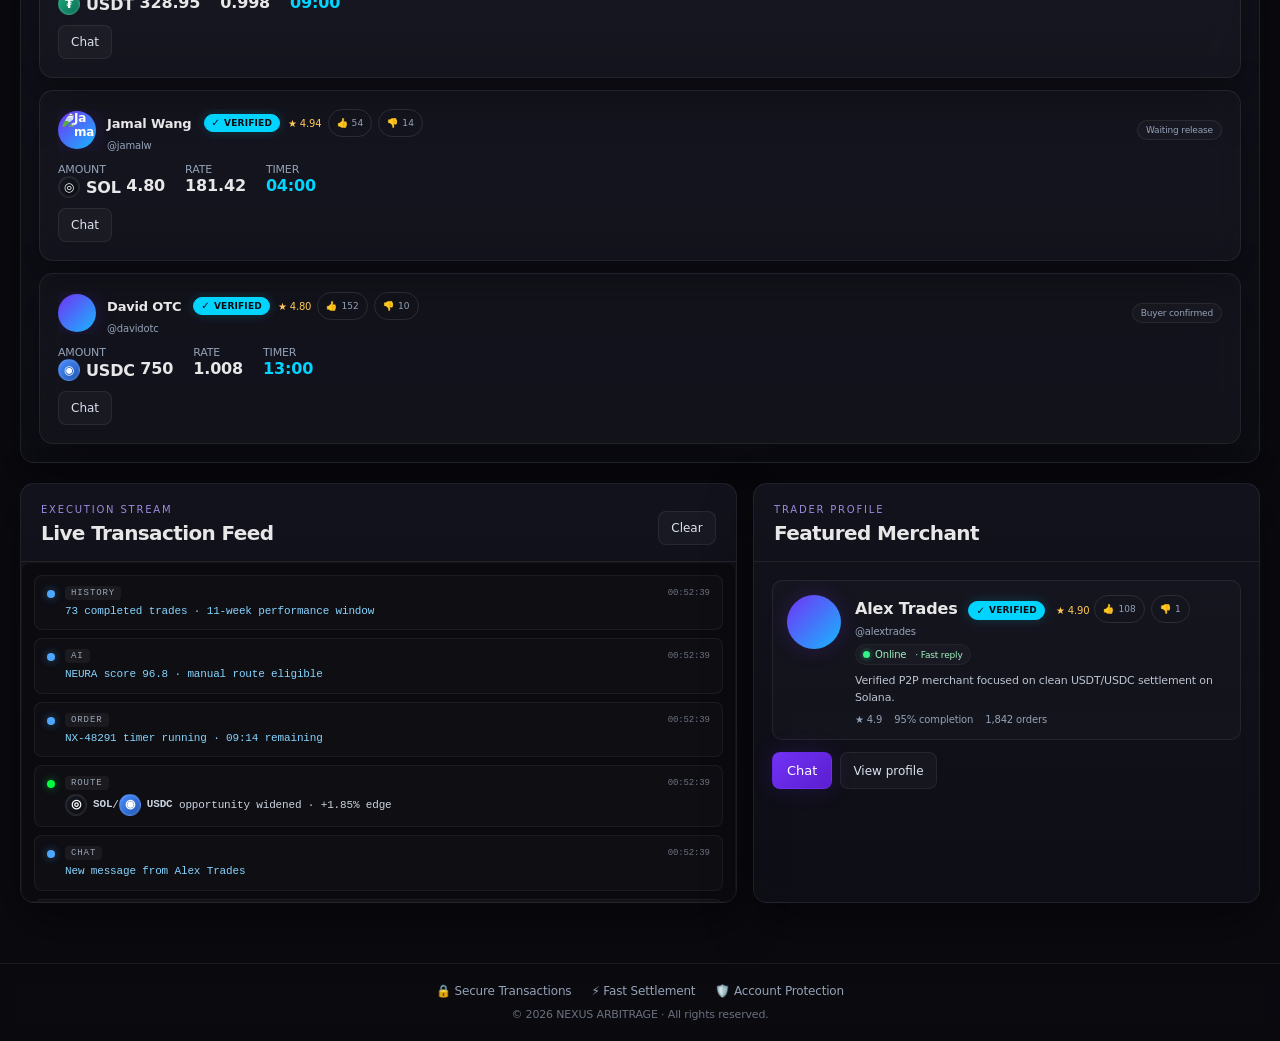
==== commit 41267116: "Create index.html" ====
--- a/index.html
+++ b/index.html
@@ -1416,7 +1416,7 @@
                 </div>
                 <div class="field">
                     <label for="capitalInput" id="capitalLabel">CAPITAL (USDC)</label>
-                    <input id="capitalInput" type="number" value="2000" min="2000" step="1" aria-label="Capital amount in USDC">
+                    <input id="capitalInput" type="text" inputmode="decimal" value="2000" autocomplete="off" aria-label="Capital amount in USDC">
                     <div class="micro" style="margin-top:6px;display:flex;align-items:center;gap:6px;">
                         <span class="tag" style="background:rgba(113,50,245,.12);color:#bfa8ff;border-color:rgba(113,50,245,.25);">MIN: 2,000</span>
                         <span>2,000, 5,000, 10,000… any higher amount</span>
@@ -2588,7 +2588,8 @@
                 DOM.calcBuyName.textContent='Alex Trades ✓';
                 DOM.calcSellName.textContent='David OTC ✓';
                 // Do not rewrite the input while the user is typing.
-                // Reassigning the field on every input event made the minimum value act hardcoded.
+                // The field is intentionally a text input so mobile/desktop users can clear it
+                // and type 2000 naturally without native min/number-input behavior interfering.
                 DOM.calcCapitalDisplay.textContent=`${fmt(capital)} USDC`;
                 const qty=capital/buyRate;
                 const gross=qty*sellRate;
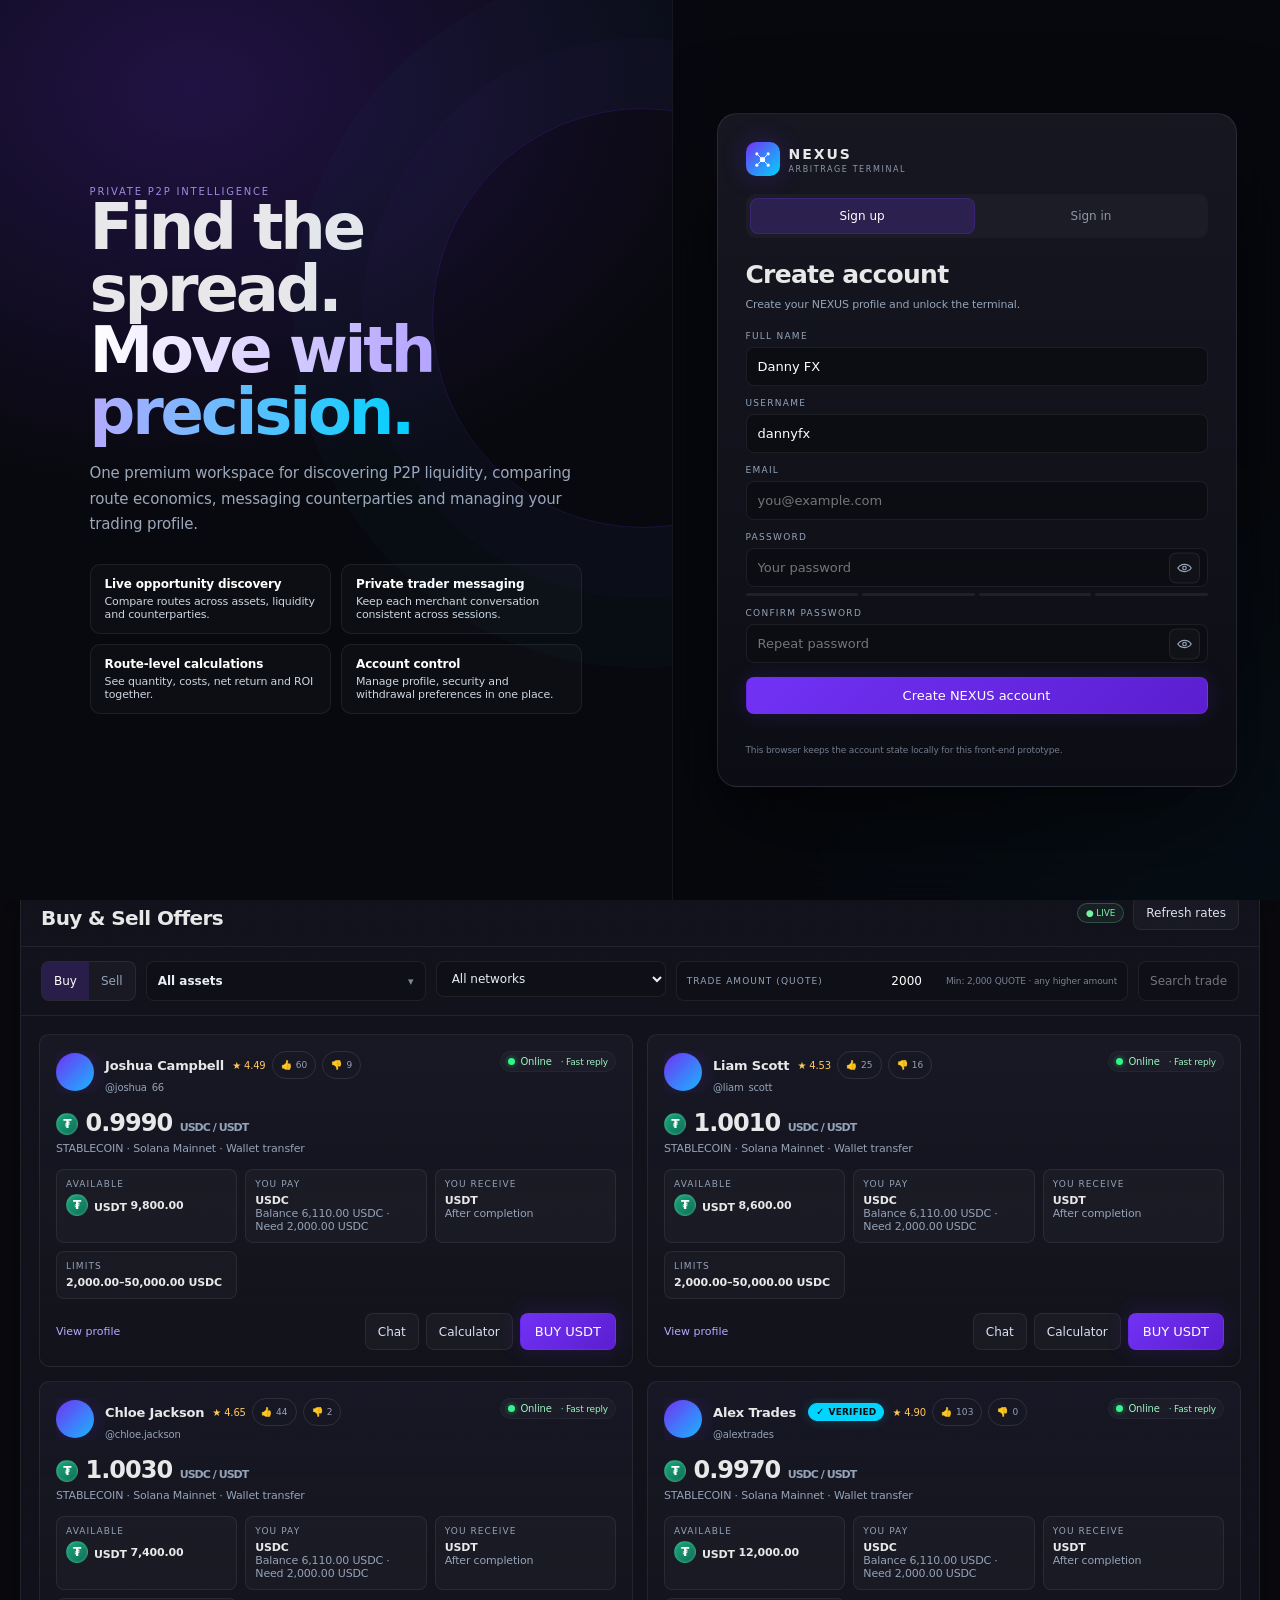
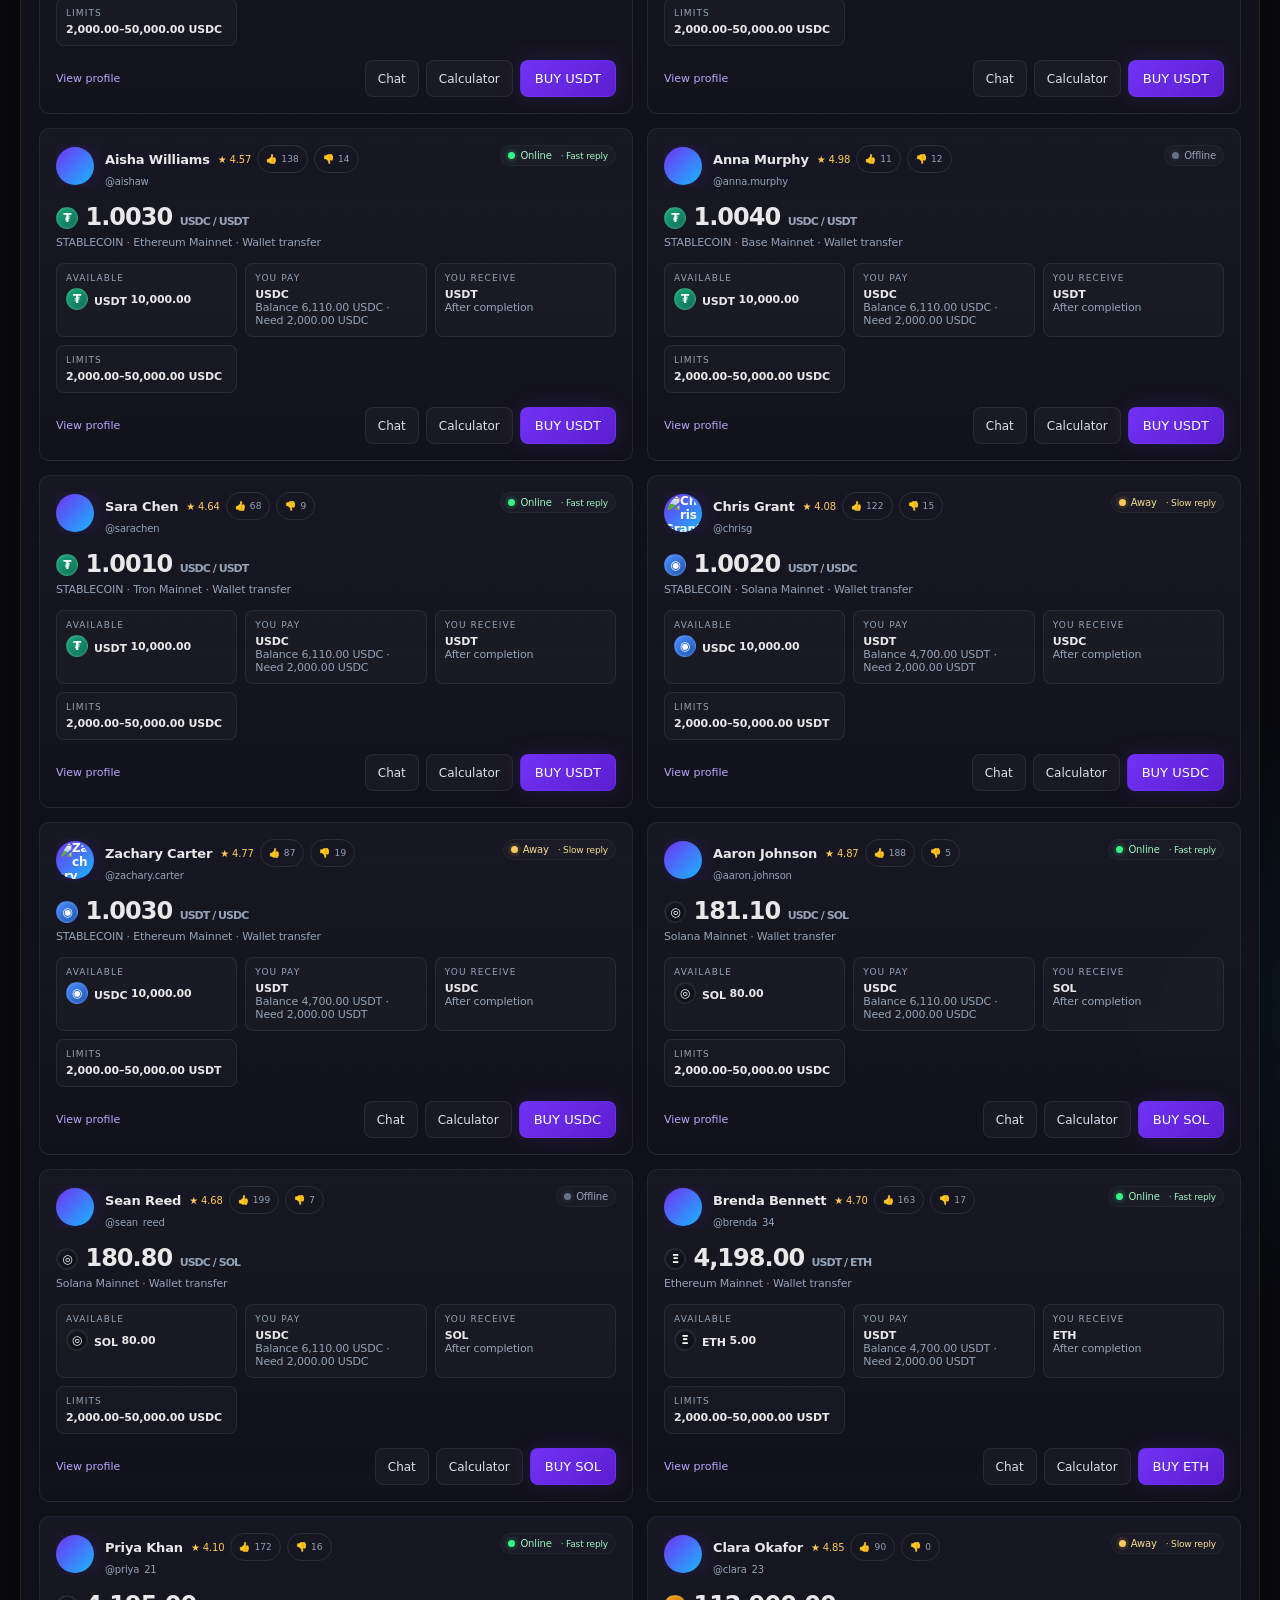
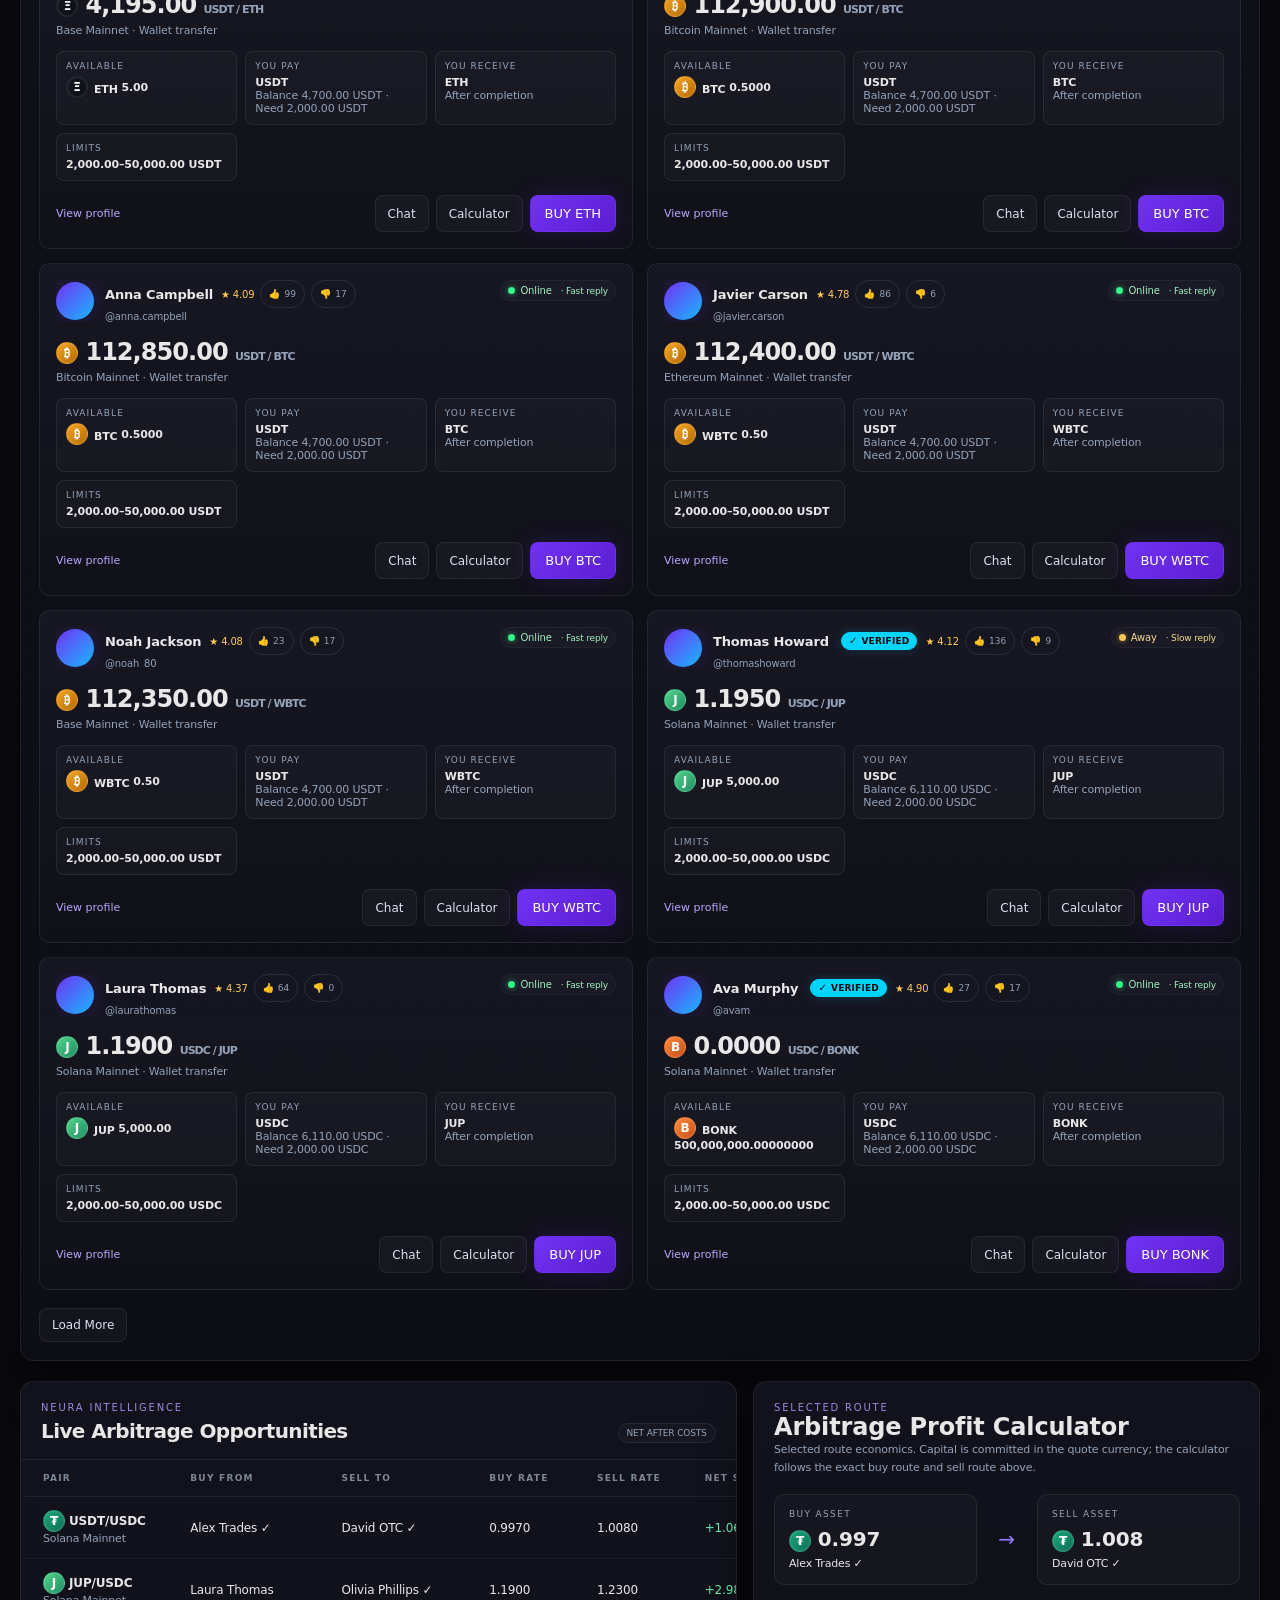
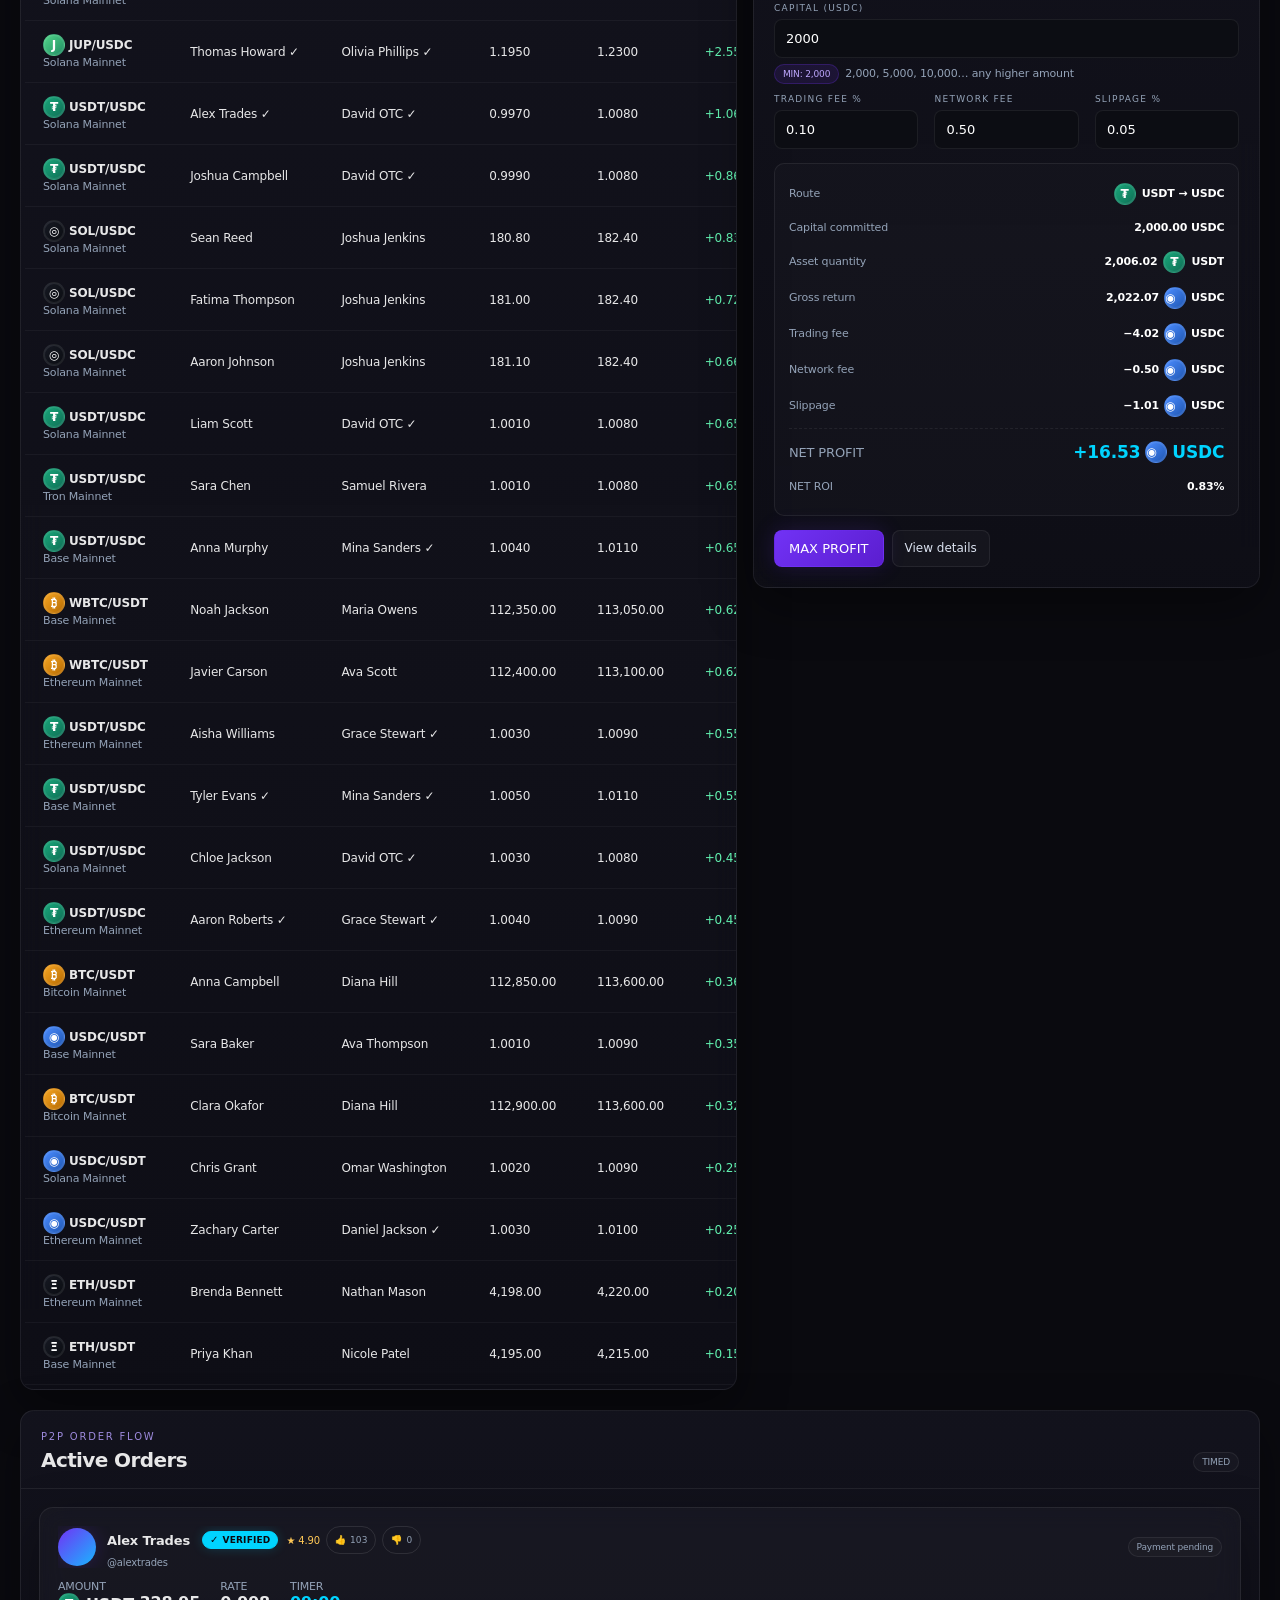
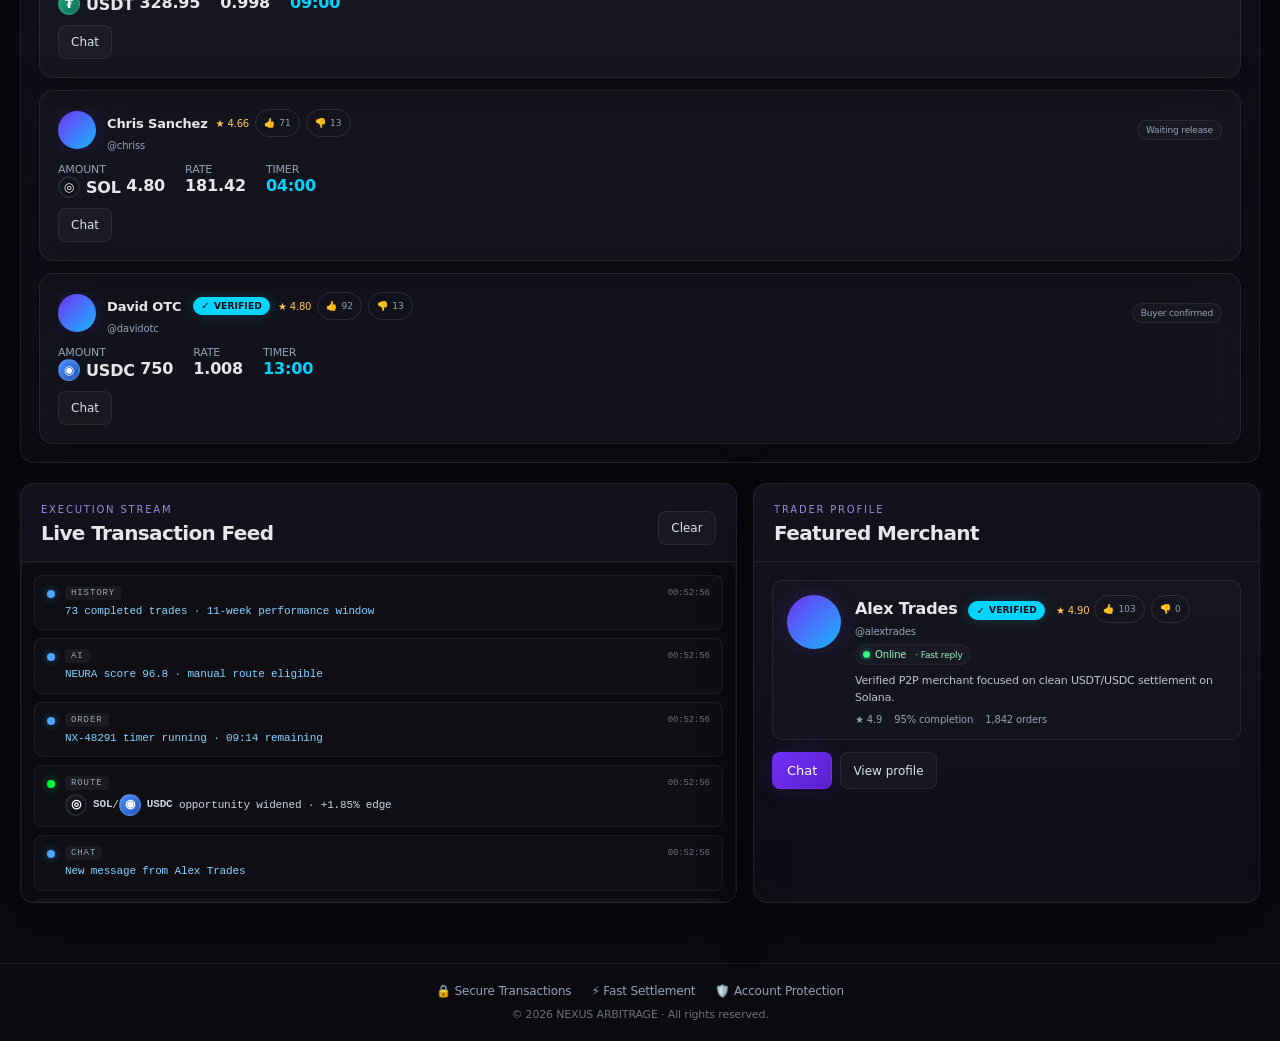
==== commit 39c9604f: "Create index.html" ====
--- a/index.html
+++ b/index.html
@@ -4,6 +4,9 @@
     <meta charset="utf-8">
     <meta name="viewport" content="width=device-width, initial-scale=1, viewport-fit=cover">
     <meta name="theme-color" content="#0a0a0f">
+    <!-- PWA Manifest & Icons -->
+    <link rel="manifest" href="./manifest.json">
+    <link rel="apple-touch-icon" href="./assets/icons/icon-192x192.png">
     <meta name="description" content="NEXUS ARBITRAGE v3.1.0 — Premium P2P Arbitrage Terminal">
     <title>NEXUS ARBITRAGE v3.1.0 · NEURA P2P</title>
     <style>
@@ -4625,5 +4628,97 @@
             else init();
         })();
     </script>
+
+    <!-- ============================================================ -->
+    <!-- PWA INSTALL BUTTON (Nexus themed)                           -->
+    <!-- ============================================================ -->
+    <button id="installBtn" type="button" aria-label="Install Nexus Arbitrage app" style="
+        display: none;
+        position: fixed;
+        bottom: 24px;
+        right: 24px;
+        background: linear-gradient(135deg, #7132f5, #5b1ecf);
+        color: #FFFFFF;
+        border: 1px solid rgba(255,255,255,.10);
+        border-radius: 50px;
+        padding: 13px 20px;
+        font-size: 13px;
+        font-weight: 800;
+        font-family: var(--font);
+        cursor: pointer;
+        box-shadow: 0 10px 28px rgba(113,50,245,.32);
+        transition: transform 0.2s ease, box-shadow 0.2s ease, filter 0.2s ease;
+        z-index: 999;
+        align-items: center;
+        gap: 8px;
+    ">
+        <span aria-hidden="true">↓</span> Install App
+    </button>
+
+    <!-- ============================================================ -->
+    <!-- PWA INSTALL LOGIC                                             -->
+    <!-- ============================================================ -->
+    <script>
+        (() => {
+            'use strict';
+
+            let deferredPrompt = null;
+            const installBtn = document.getElementById('installBtn');
+
+            if (!installBtn) return;
+
+            // Register the service worker once the page has loaded.
+            if ('serviceWorker' in navigator) {
+                window.addEventListener('load', () => {
+                    navigator.serviceWorker.register('./sw.js').catch((error) => {
+                        console.warn('Nexus PWA service worker registration failed:', error);
+                    });
+                }, { once: true });
+            }
+
+            const isStandalone = () =>
+                window.matchMedia('(display-mode: standalone)').matches ||
+                window.navigator.standalone === true;
+
+            const showInstallButton = () => {
+                if (!isStandalone()) installBtn.style.display = 'flex';
+            };
+
+            const hideInstallButton = () => {
+                installBtn.style.display = 'none';
+            };
+
+            window.addEventListener('beforeinstallprompt', (event) => {
+                event.preventDefault();
+                deferredPrompt = event;
+                showInstallButton();
+            });
+
+            installBtn.addEventListener('click', async () => {
+                if (!deferredPrompt) return;
+
+                const promptEvent = deferredPrompt;
+                deferredPrompt = null;
+                hideInstallButton();
+
+                try {
+                    promptEvent.prompt();
+                    const { outcome } = await promptEvent.userChoice;
+                    console.log('Nexus install outcome:', outcome);
+                } catch (error) {
+                    console.warn('Nexus install prompt failed:', error);
+                }
+            });
+
+            window.addEventListener('appinstalled', () => {
+                deferredPrompt = null;
+                hideInstallButton();
+            });
+
+            // Never show an install button while already running as an installed app.
+            if (isStandalone()) hideInstallButton();
+        })();
+    </script>
+
 </body>
 </html>
